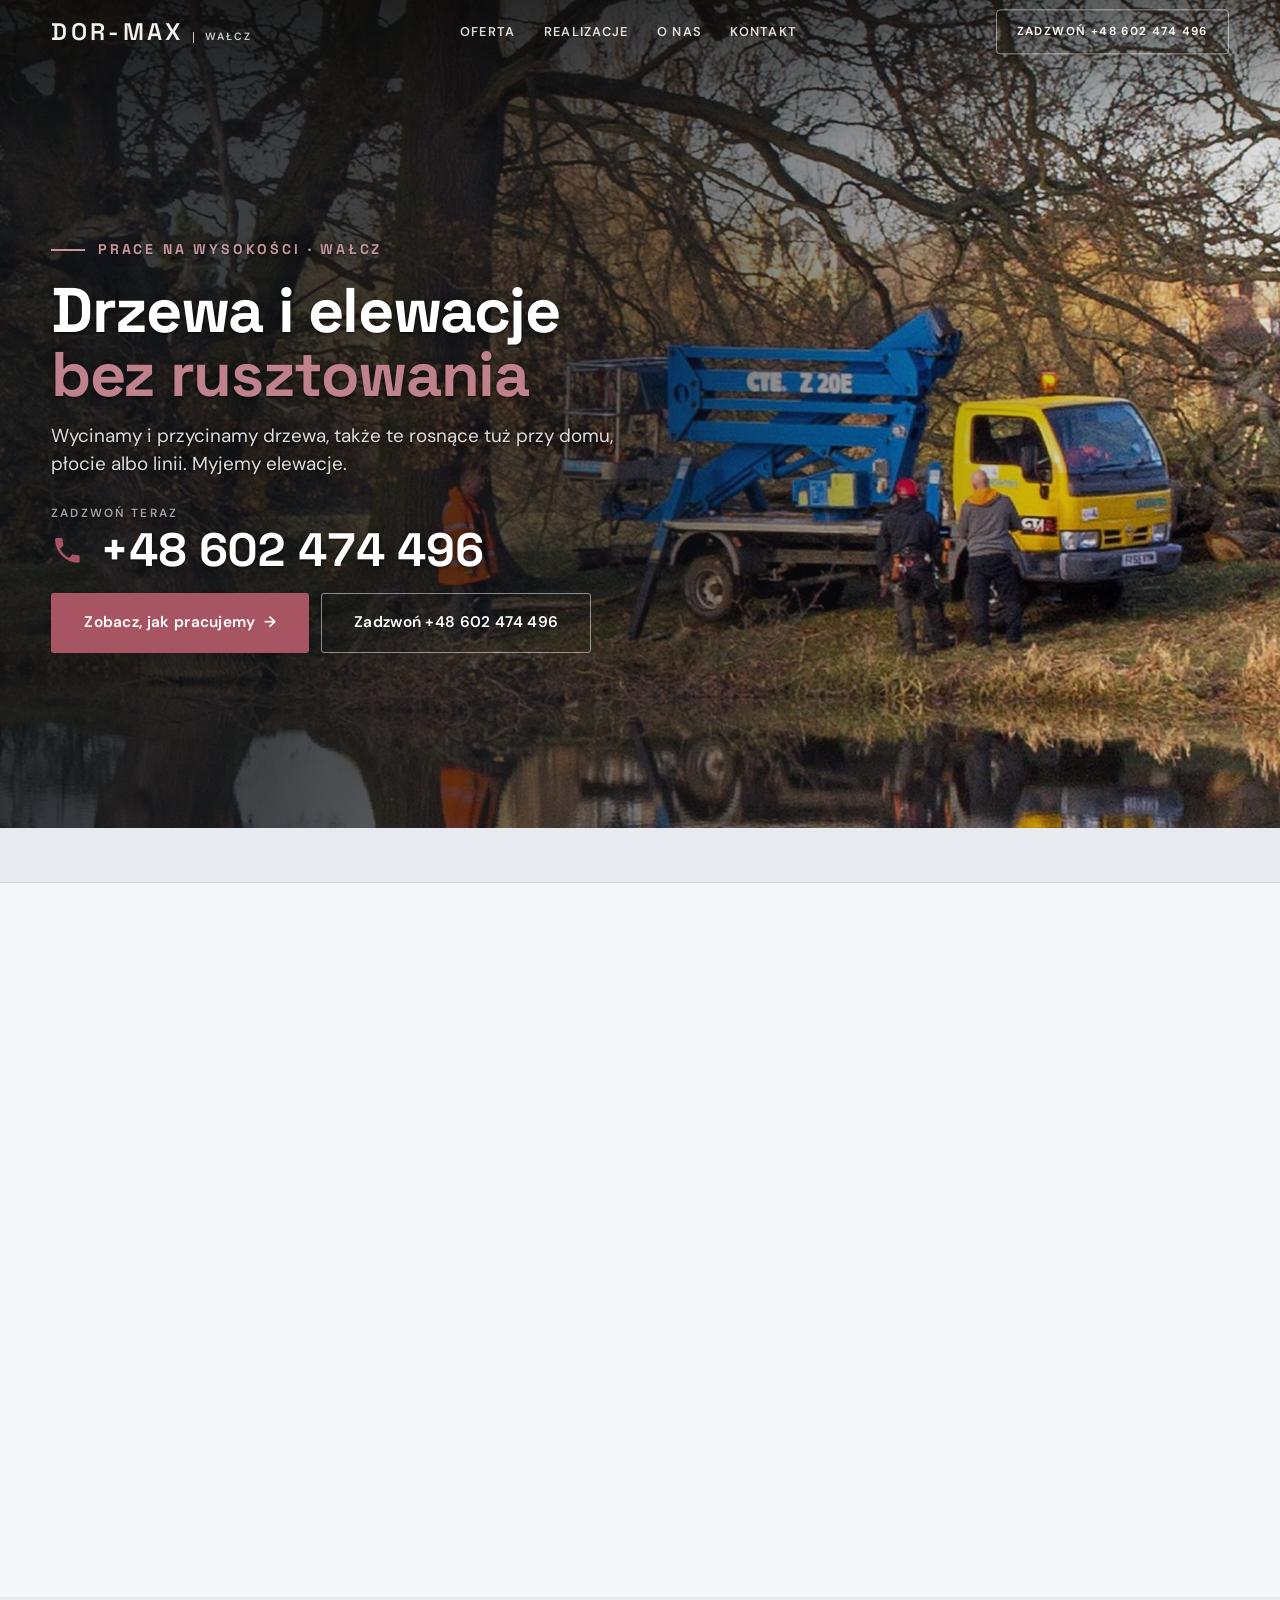
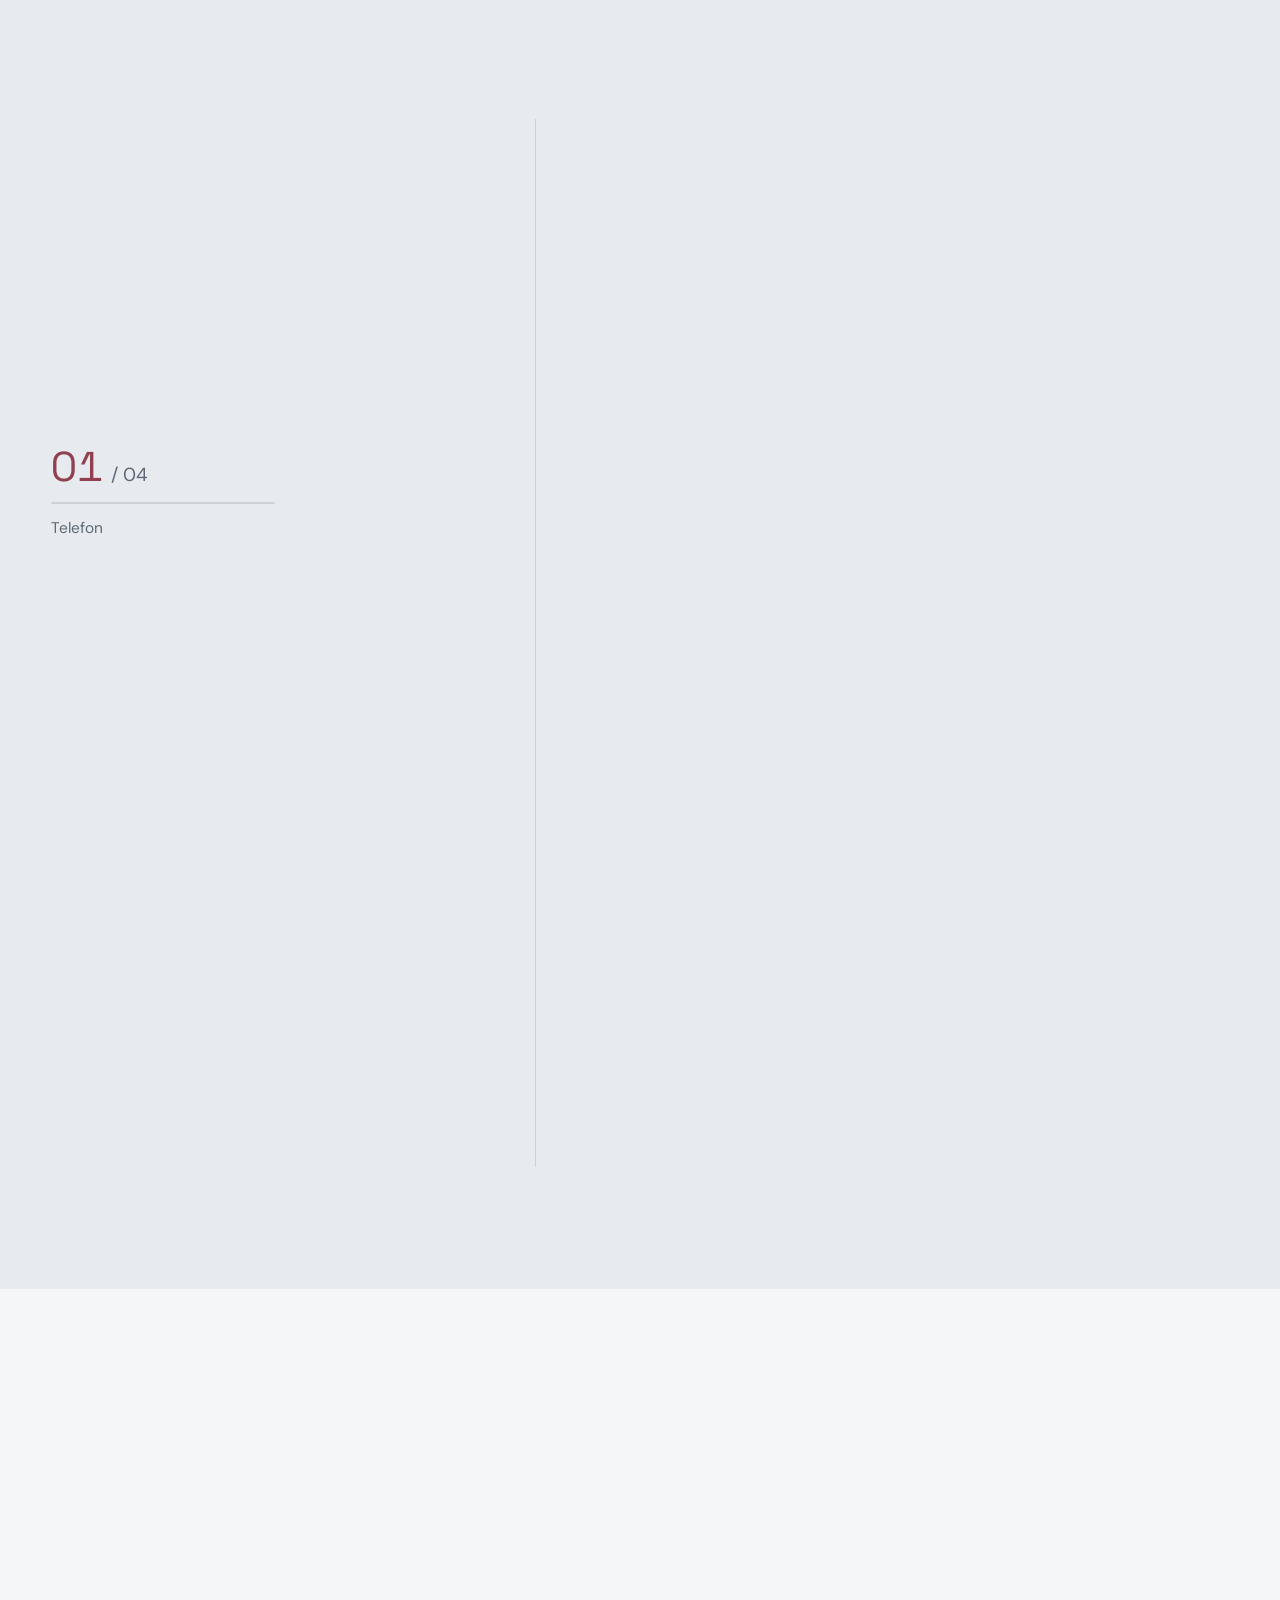
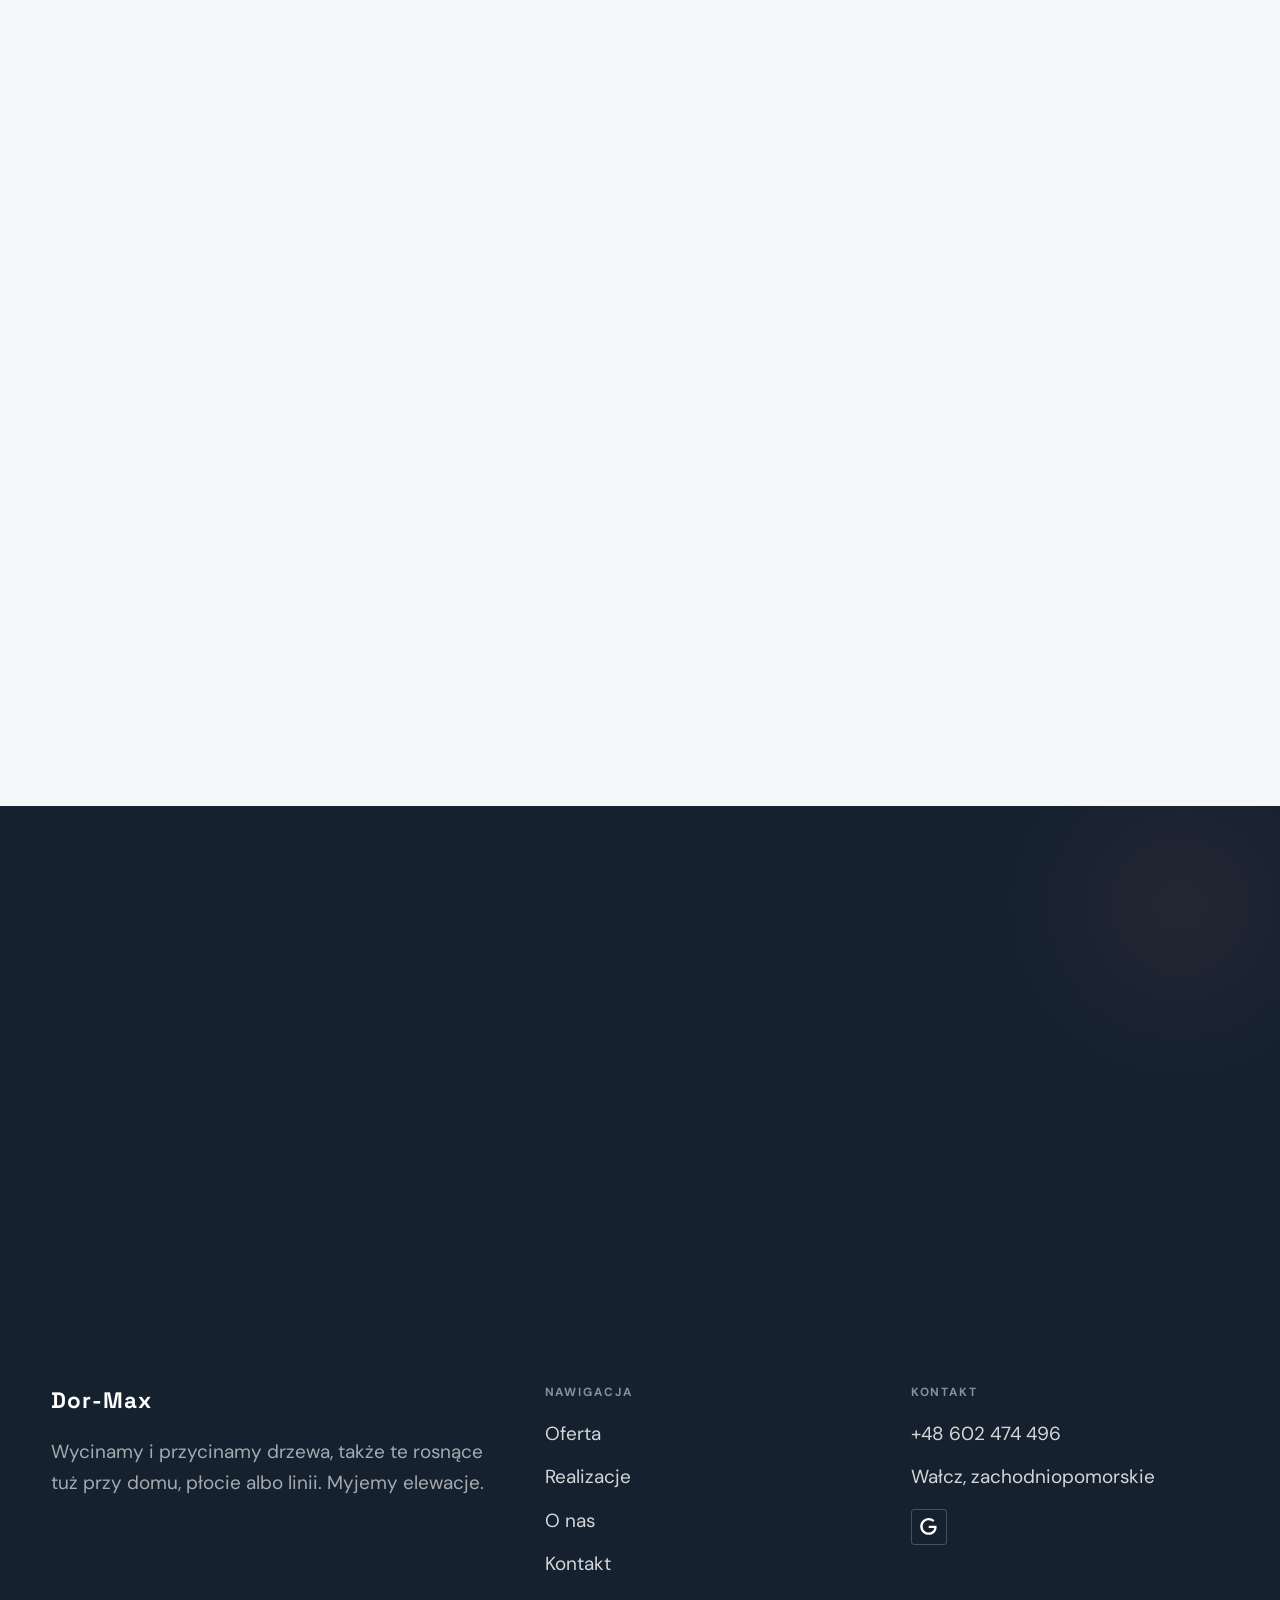
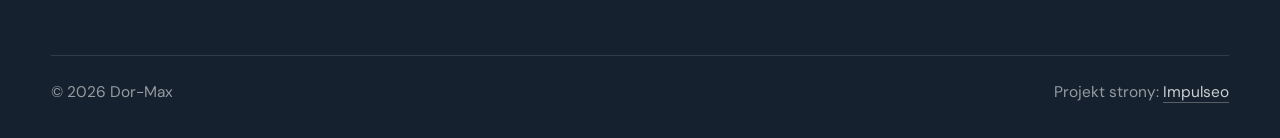
==== index.html @ ebbd238b "Strona demo: dor-max" ====
<!DOCTYPE html>
<html lang="pl">
<head>
<meta charset="UTF-8">
<meta name="viewport" content="width=device-width, initial-scale=1.0">
<title>Dor-Max - Wycinka drzew, prace na wysokości, mycie elewacji · Wałcz</title>
<meta name="description" content="Dor-Max z okolic Wałcza: wycinka i przycinanie drzew, prace na wysokości z podnośnika koszowego i drabin, mycie elewacji. Zadzwoń i umów oględziny.">
<link rel="canonical" href="https://kris20032.github.io/dor-max/">
<meta name="robots" content="noindex, nofollow">
<meta property="og:type" content="website">
<meta property="og:locale" content="pl_PL">
<meta property="og:site_name" content="Dor-Max">
<meta property="og:title" content="Dor-Max - Wycinka drzew, prace na wysokości, mycie elewacji · Wałcz">
<meta property="og:description" content="Dor-Max z okolic Wałcza: wycinka i przycinanie drzew, prace na wysokości z podnośnika koszowego i drabin, mycie elewacji. Zadzwoń i umów oględziny.">
<meta property="og:url" content="https://kris20032.github.io/dor-max/">
<meta property="og:image" content="https://kris20032.github.io/dor-max/img/og.jpg">
<meta property="og:image:width" content="1200">
<meta property="og:image:height" content="630">
<meta name="twitter:card" content="summary_large_image">
<script type="application/ld+json">{"@context": "https://schema.org", "@type": "LocalBusiness", "name": "Dor-Max", "url": "https://kris20032.github.io/dor-max/", "telephone": "+48602474496", "image": "https://kris20032.github.io/dor-max/img/og.jpg", "areaServed": "Wałcz", "sameAs": ["https://www.google.com/maps/place/Dor-Max/@53.2871743,16.484693,5527m/data=!3m1!1e3!4m6!3m5!1s0x69ce90d8d3153a19:0x66012f73a1a82cf1!8m2!3d53.302937!4d16.4756569!16s%2Fg%2F11p5dlf0l5"]}</script>
<link rel="preconnect" href="https://fonts.googleapis.com">
<link rel="preconnect" href="https://fonts.gstatic.com" crossorigin>
<link href="https://fonts.googleapis.com/css2?family=Space+Grotesk:wght@500;600;700&family=DM+Sans:opsz,wght@9..40,400;9..40,500;9..40,600&display=swap" rel="stylesheet">
<link rel="stylesheet" href="assets/styles.css?v=8b665260">
</head>
<body>

<header class="nav">
  <div class="wrap nav-inner">
    <a class="brand" href="index.html"><span class="name">Dor-Max</span><span class="sub">Wałcz</span></a>
    <nav class="nav-links">
      <a href="oferta.html">Oferta</a>
      <a href="realizacje.html">Realizacje</a>
      <a href="o-nas.html">O nas</a>
      <a href="kontakt.html">Kontakt</a>
      <a href="tel:+48602474496" class="btn btn-accent">Zadzwoń +48 602 474 496</a>
    </nav>
    <button class="nav-toggle" aria-label="Menu"><span></span><span></span><span></span></button>
  </div>
</header>

<main>
<section class="hero-fach">
  <img class="hf-photo" src="img/hero.jpg" fetchpriority="high" data-rotate="img/g1.jpg|img/g2.jpg" alt="Dor-Max" width="1826" height="948">
  <div class="hf-panel">
    <div class="hf-inner">
      <span class="hf-kicker">Prace na wysokości · Wałcz</span>
      <h1 class="hf-title">Drzewa i elewacje <em>bez rusztowania</em></h1>
      <p class="hf-lead">Wycinamy i przycinamy drzewa, także te rosnące tuż przy domu, płocie albo linii. Myjemy elewacje.</p>
      <a class="hf-phone" href="tel:+48602474496"><span class="hf-phone-lab">Zadzwoń teraz</span><span class="hf-phone-num"><svg class="ico-tel" width="16" height="16" viewBox="0 0 24 24" fill="none" aria-hidden="true"><path d="M6.6 10.8a15.5 15.5 0 0 0 6.6 6.6l2.2-2.2a1 1 0 0 1 1-.24 11.4 11.4 0 0 0 3.6.58 1 1 0 0 1 1 1V20a1 1 0 0 1-1 1A17 17 0 0 1 3 4a1 1 0 0 1 1-1h3.5a1 1 0 0 1 1 1c0 1.25.2 2.46.58 3.6a1 1 0 0 1-.25 1l-2.23 2.2Z" fill="currentColor"/></svg> +48 602 474 496</span></a>
      <div class="hf-actions">
        <a href="kontakt.html" class="btn btn-accent">Zobacz, jak pracujemy <span class="arr">→</span></a>
        <a href="tel:+48602474496" class="btn btn-ghost hf-ghost">Zadzwoń +48 602 474 496</a>
      </div>
    </div>
  </div>
</section>
<section class="fach-promise">
  <div class="wrap">
    <ul class="fp-row reveal"><li>Bezpłatna wycena</li><li>Dojazd: Wałcz i okolice</li><li>Gwarancja na robociznę</li></ul>
  </div>
</section>
<section class="gateways-band">
  <div class="wrap">
    <div class="gateways">
      <a href="oferta.html" class="gateway reveal"><img src="img/g3.jpg" alt="Wycinka drzew" loading="lazy" width="1920" height="1280" decoding="async"><span class="g-ttl">Wycinka drzew</span></a>
      <a href="oferta.html" class="gateway reveal"><img src="img/g4.jpg" alt="Przycinanie i cięcie korony" loading="lazy" width="1824" height="1160" decoding="async"><span class="g-ttl">Przycinanie i cięcie korony</span></a>
      <a href="oferta.html" class="gateway reveal"><img src="img/g5.jpg" alt="Prace z podnośnika koszowego" loading="lazy" width="1920" height="900" decoding="async"><span class="g-ttl">Prace z podnośnika koszowego</span></a>
    </div>
  </div>
</section>
<section class="proces proces-os fachowcy">
  <div class="wrap proc-grid">
    <div class="proc-side">
      <div class="head reveal">
        <span class="eyebrow">Jak pracujemy</span>
        <h2>Wiesz, na czym stoisz - na każdym etapie</h2>
        <p>Od pierwszego telefonu do odbioru roboty - krok po kroku.</p>
      </div>
      <div class="proc-count" aria-hidden="true"><span class="pc-cur">01</span><span class="pc-all">/ 04</span></div>
      <div class="proc-bar" aria-hidden="true"><i></i></div>
      <p class="proc-now" aria-hidden="true">Telefon</p>
    </div>
    <ol class="proces-line">
      <li class="reveal"><span class="pno">01</span><h3>Telefon</h3><p>Mówisz, co jest do zrobienia: drzewo do wycinki, konary nad dachem albo elewacja do umycia. Umawiamy dzień oględzin.</p></li>
      <li class="reveal"><span class="pno">02</span><h3>Oględziny i wycena</h3><p>Przyjeżdżamy, oglądamy miejsce i dojazd dla podnośnika. Podajemy cenę przed rozpoczęciem prac.</p></li>
      <li class="reveal"><span class="pno">03</span><h3>Praca</h3><p>Zabezpieczamy otoczenie, rozstawiamy podnośnik albo drabiny i robimy swoje.</p></li>
      <li class="reveal"><span class="pno">04</span><h3>Porządek i odbiór</h3><p>Zabieramy gałęzie, zostawiamy teren w porządku i oglądamy efekt razem z Tobą.</p></li>
    </ol>
  </div>
</section>
<section>
  <div class="wrap">
    <div class="head reveal">
      <span class="eyebrow">Realizacje</span>
      <h2>Jak pracujemy</h2>
      <p>Wycinka, cięcie w koronie drzewa, praca z podnośnika i mycie elewacji. Tak wygląda nasza praca na co dzień.</p>
    </div>
    <div class="gallery">
      <div class="tile t-two3 reveal"><img src="img/g6.jpg" alt="Dor-Max" loading="lazy" width="1920" height="1581" decoding="async"></div>
      <div class="tile t-third reveal"><img src="img/g7.jpg" alt="Dor-Max" loading="lazy" width="1920" height="1277" decoding="async"></div>
      <div class="tile t-third reveal"><img src="img/g8.jpg" alt="Dor-Max" loading="lazy" width="1812" height="2926" decoding="async"></div>
      <div class="tile t-third reveal"><img src="img/about.jpg" alt="Dor-Max" loading="lazy" width="1920" height="1440" decoding="async"></div>
    </div>
    <div style="margin-top:var(--space-7)" class="reveal"><a href="realizacje.html" class="btn btn-accent">Pełna galeria <span class="arr">→</span></a></div>
  </div>
</section>
<section class="fach-uslugi">
  <div class="wrap">
    <div class="head reveal">
      <span class="eyebrow">Czym się zajmujemy</span>
      <h2>Zakres usług</h2>
      <p>Zakres prac, jaki robię najczęściej - pełny opis i wycenę znajdziesz niżej.</p>
    </div>
    <ul class="fu-list">
      <li class="fu-row reveal"><div class="fu-name">Wycinka drzew</div><div class="fu-desc">Wycinamy drzewa w całości albo kawałkami, od góry, gdy obok stoi dom, garaż albo płot.</div><a class="fu-cta" href="kontakt.html">Wycena <span class="arr">→</span></a></li>
      <li class="fu-row reveal"><div class="fu-name">Przycinanie i cięcie korony</div><div class="fu-desc">Skracamy konary nad dachem, odcinamy suche i połamane gałęzie, przerzedzamy koronę.</div><a class="fu-cta" href="kontakt.html">Wycena <span class="arr">→</span></a></li>
      <li class="fu-row reveal"><div class="fu-name">Prace z podnośnika koszowego</div><div class="fu-desc">Mamy własną zwyżkę. Z kosza dochodzimy do korony wysokiego drzewa, rynny, szczytu dachu czy elewacji bez stawiania rusztowania.</div><a class="fu-cta" href="kontakt.html">Wycena <span class="arr">→</span></a></li>
      <li class="fu-row reveal"><div class="fu-name">Mycie elewacji</div><div class="fu-desc">Zmywamy zielony nalot, glony, kurz i zacieki ze ścian domów i budynków.</div><a class="fu-cta" href="kontakt.html">Wycena <span class="arr">→</span></a></li>
      <li class="fu-row reveal"><div class="fu-name">Prace na wysokości</div><div class="fu-desc">Drabiny w trzech długościach i podnośnik pozwalają nam dobrać sprzęt do miejsca.</div><a class="fu-cta" href="kontakt.html">Wycena <span class="arr">→</span></a></li>
      <li class="fu-row reveal"><div class="fu-name">Gałęzie i drewno</div><div class="fu-desc">Po wycince zabieramy gałęzie albo układamy drewno na posesji, tak jak ustalimy przy wycenie.</div><a class="fu-cta" href="kontakt.html">Wycena <span class="arr">→</span></a></li>
    </ul>
    <div style="margin-top:var(--space-7)" class="reveal"><a href="oferta.html" class="btn btn-ghost">Pełna oferta <span class="arr">→</span></a></div>
  </div>
</section>
<section class="stopklatka" aria-hidden="true">
  <div class="stk-bg" style="background-image:url(img/stk.jpg)"></div>
</section>
<section class="opinie op-fallback">
  <div class="wrap">
    <div class="head center reveal">
      <span class="eyebrow">Opinie</span>
      <h2>Co mówią klienci</h2>
      <p>Zadzwoń i umów oględziny. Na miejscu powiemy, jak poprowadzimy pracę przy Twoim drzewie albo elewacji.</p>
    </div>
  </div>
</section>
<section class="obszar">
  <div class="wrap">
    <div class="head center reveal">
      <span class="eyebrow">Obszar działania</span>
      <h2>Dojeżdżamy do Ciebie</h2>
    </div>
    <p class="obszar-txt reveal" style="text-align:center;max-width:60ch;margin:0 auto 1.4rem">Wałcz i okolice to nasz teren. Zadzwoń i powiedz, gdzie jest drzewo albo budynek, ustalimy termin oględzin.</p>
    <ul class="obszar-list reveal"><li class="is-home">Wałcz</li><li>+ okolice</li></ul>
    <div class="obszar-mapa reveal" style="margin-top:var(--space-7)">
      <iframe title="Obszar działania - Wałcz i okolice" src="https://maps.google.com/maps?q=53.2871743%2C16.484693&amp;z=11&amp;output=embed" loading="lazy" referrerpolicy="no-referrer-when-downgrade" style="width:100%;height:clamp(280px,38vh,420px);border:0;display:block;border-radius:var(--r-md)"></iframe>
    </div>
  </div>
</section>
<section class="cta">
  <div class="wrap">
    <div class="reveal">
      <span class="eyebrow">Współpraca</span>
      <h2>Drzewo przy domu albo brudna elewacja? Umów oględziny.</h2>
      <p>Napisz, co jest do zrobienia - obejrzymy na miejscu i wycenimy. Bez zobowiązań.</p>
    </div>
    <div class="cta-actions reveal">
      <a href="kontakt.html" class="btn btn-light">Zobacz, jak pracujemy <span class="arr">→</span></a>
      <a href="tel:+48602474496" class="btn btn-ghost btn-ghost-cta">+48 602 474 496</a>
    </div>
  </div>
</section>
</main>

<footer>
  <div class="wrap">
    <div class="foot-grid">
      <div class="foot-brand">
        <div class="name">Dor-Max</div>
        <p>Wycinamy i przycinamy drzewa, także te rosnące tuż przy domu, płocie albo linii. Myjemy elewacje.</p>
      </div>
      <div class="foot-col">
        <h4>Nawigacja</h4>
        <a href="oferta.html">Oferta</a>
        <a href="realizacje.html">Realizacje</a>
        <a href="o-nas.html">O nas</a>
        <a href="kontakt.html">Kontakt</a>
      </div>
      <div class="foot-col">
        <h4>Kontakt</h4>
        <a href="tel:+48602474496">+48 602 474 496</a>
        <p>Wałcz, zachodniopomorskie</p>
      <div class="foot-soc">
        <a class="soc" href="https://www.google.com/maps/place/Dor-Max/@53.2871743,16.484693,5527m/data=!3m1!1e3!4m6!3m5!1s0x69ce90d8d3153a19:0x66012f73a1a82cf1!8m2!3d53.302937!4d16.4756569!16s%2Fg%2F11p5dlf0l5" target="_blank" rel="noopener" aria-label="Google - Dor-Max"><svg viewBox="0 0 24 24" aria-hidden="true" focusable="false"><path d="M12.48 10.92v3.28h7.84c-.24 1.84-.853 3.187-1.787 4.133-1.147 1.147-2.933 2.4-6.053 2.4-4.827 0-8.6-3.893-8.6-8.72s3.773-8.72 8.6-8.72c2.6 0 4.507 1.027 5.907 2.347l2.307-2.307C18.747 1.44 16.133 0 12.48 0 5.867 0 .307 5.387.307 12s5.56 12 12.173 12c3.573 0 6.267-1.173 8.373-3.36 2.16-2.16 2.84-5.213 2.84-7.667 0-.76-.053-1.467-.173-2.053H12.48z" fill="currentColor"/></svg></a>
      </div>
      </div>
    </div>
    <div class="foot-bot">
      <span>© 2026 Dor-Max</span>
      <span>Projekt strony: <a class="foot-credit" href="https://impulseo.pl" target="_blank" rel="noopener">Impulseo</a></span>
    </div>
  </div>
</footer>
<div class="sticky-call"><a class="sc-call" href="tel:+48602474496"><svg class="ico-tel" width="16" height="16" viewBox="0 0 24 24" fill="none" aria-hidden="true"><path d="M6.6 10.8a15.5 15.5 0 0 0 6.6 6.6l2.2-2.2a1 1 0 0 1 1-.24 11.4 11.4 0 0 0 3.6.58 1 1 0 0 1 1 1V20a1 1 0 0 1-1 1A17 17 0 0 1 3 4a1 1 0 0 1 1-1h3.5a1 1 0 0 1 1 1c0 1.25.2 2.46.58 3.6a1 1 0 0 1-.25 1l-2.23 2.2Z" fill="currentColor"/></svg> Zadzwoń</a><a class="sc-quote" href="kontakt.html">Zobacz, jak pracujemy</a></div>
<div class="demo-wazne" data-do="2026-11-23" data-cykl="3" hidden><svg class="dw-ico" width="13" height="13" viewBox="0 0 24 24" fill="none" aria-hidden="true"><circle cx="12" cy="12" r="8.6" stroke="currentColor" stroke-width="1.8"/><path d="M12 7.2V12l3.3 2" stroke="currentColor" stroke-width="1.8" stroke-linecap="round"/></svg><span class="dw-txt"></span></div>

<script src="assets/main.js"></script>
</body>
</html>
---- assets/styles.css ----
/* ============================================================
   STOLBASZ — premium, architektoniczny B2B fit-out
   Jasna paleta, zero brązu. System wg premium-web-craft.
   Projekt strony: Impulseo (impulseo.pl)
   ============================================================ */

:root{
  /* PALETA — jasna, architektoniczna, chłodna */
  --paper:#F4F6F8;          /* główne tło */
  --paper-2:#E7EBEF;        /* sekcje alternatywne (chłodny jasny szary) */
  --paper-3:#E7EBEF;        /* delikatne wypełnienia */
  --ink:#15212E;            /* tekst główny — chłodny grafit */
  --ink-soft:#243443;       /* nagłówki drugorzędne */
  --muted:#6B7785;          /* tekst poboczny */
  --line:rgba(21,33,46,.12);/* hairline */
  --accent:#E8A317;         /* stonowany petrol-slate — jedyny akcent */
  --accent-d:#C9870C;
  --accent-soft:rgba(232,163,23,.10);
  --dark:#15212E;           /* sekcje ciemne (stopka/CTA) */

  /* HOVER ZDJĘĆ — JEDEN standard dla całego silnika (decyzja K. 04.08.2026, artefakt z wariantami).
     AKTUALNE (K.+Szymon 09.08.2026, wybór z artefaktu 6 wariantów): zoom 1.05 przy 1.4s -
     przy tak długim czasie mocniejszy kadr NIE skacze, tylko „oddycha". Poprzedni standard
     (1.02 / .55s z 04.08) odbierany jako dynamiczny i szybki.
     Spoczynek lekko przygaszony, ale TYLKO tam, gdzie jest mysz (@media hover:hover) —
     na telefonie zdjęcia zostają w pełnej jasności. */
  --img-zoom:1.05;                   /* K.+Szymon 09.08: wariant F z artefaktu porównawczego */
  --img-rest:brightness(.95) saturate(.99);
  --img-hot:brightness(1.06) saturate(1.05);
  --img-dur:1.4s;                    /* K.+Szymon 09.08 (wariant F): powoli = elegancko */
  --img-ease:cubic-bezier(.16,.84,.44,1);  /* miękki ogon, efekt „oddychania" */

  /* ODSTĘPY — skala 4/8 */
  --space-1:4px; --space-2:8px; --space-3:12px; --space-4:16px; --space-5:24px;
  --space-6:32px; --space-7:48px; --space-8:64px; --space-9:96px; --space-10:128px;

  /* TYPOGRAFIA — fluid clamp() (skala podbita 16.07.2026: większe, czytelniejsze litery — uwaga Adama) */
  --text-sm:clamp(.9rem,.87rem + .12vw,1rem);
  --text-base:clamp(1.08rem,1.04rem + .18vw,1.2rem);
  --text-lg:clamp(1.24rem,1.15rem + .34vw,1.44rem);
  --text-h3:clamp(1.34rem,1.22rem + .55vw,1.66rem);
  --text-h2:clamp(2.1rem,1.66rem + 2.1vw,3.1rem);
  --text-h1:clamp(2.9rem,2.1rem + 4vw,5.1rem);

  /* PROMIENIE — architektoniczne, raczej ostre */
  --r-sm:3px; --r-md:6px; --r-lg:10px;

  /* RUCH */
  --ease:cubic-bezier(.25,.46,.45,.94); --dur:.24s;

  /* CIENIE — miękkie, warstwowe */
  --sh-sm:0 1px 2px rgba(16,24,32,.04), 0 2px 8px rgba(16,24,32,.05);
  --sh-md:0 2px 6px rgba(16,24,32,.05), 0 12px 28px -8px rgba(16,24,32,.12);
  --sh-lg:0 6px 14px rgba(16,24,32,.07), 0 26px 56px -18px rgba(16,24,32,.22);

  --hairline:1px solid var(--line);

  --font-display:'Space Grotesk','Inter',sans-serif;
  --font-body:'DM Sans','Inter',sans-serif;
}

*{box-sizing:border-box;margin:0;padding:0}
html{scroll-behavior:smooth}
body{
  font-family:var(--font-body);
  font-size:var(--text-base);
  line-height:1.65;
  color:var(--ink);
  background:var(--paper);
  -webkit-font-smoothing:antialiased;
  text-rendering:optimizeLegibility;
}
img{max-width:100%;height:auto;display:block}  /* height:auto = width/height z atrybutów trzyma proporcje (TOP#12) */
a{color:inherit;text-decoration:none}

.wrap{width:min(92%,1180px);margin-inline:auto}
section{padding-block:clamp(52px,6.5vw,96px)}

h1,h2,h3{font-family:var(--font-display);font-weight:700;line-height:1.08;letter-spacing:-.02em;color:var(--ink)}
h1{font-size:var(--text-h1);letter-spacing:-.035em}
h2{font-size:var(--text-h2);letter-spacing:-.025em}
h3{font-size:var(--text-h3)}
/* MIARA — długość wiersza. WCAG 2.2 SC 1.4.8: max 80 znaków; Butterick: 45–90.
   68ch daje realnie 72–78 znaków polskiego tekstu, czyli z zapasem pod granicą.
   Wcześniej limit miał TYLKO <p> — <li>, <blockquote> i <dd> nie miały żadnego,
   i to jedyny powód, dla którego 23 bloki na dwóch oddanych stronach jadą po
   83–106 znaków w wierszu (pomiar 07.08.2026, bramka `miara`).
   ⚠️ Listy i definicje ograniczamy TYLKO bez klasy: `ul`/`ol` z klasą to u nas
   układ (siatki kafli, menu), a nie tekst ciągły — tam miarę wyznacza układ. */
/* 60ch, nie 68ch (K. 10.08): po zmianie fontów na węższe kroje (DM Sans i spółka)
   w 68ch mieściło się ~90 znaków - bramka pikselowa słusznie zgłaszała przekroczenie
   granicy 80. Pomiar na żywej przeglądarce: 60ch = 90 znaków, 53ch = ~78 znaków, czyli normę WCAG 1.4.8. */
:root{ --miara:53ch }
p{max-width:min(100%,var(--miara))}
blockquote,
ul:not([class])>li, ol:not([class])>li,
dl:not([class])>dd{max-width:min(100%,var(--miara))}

/* ⚠️ Świadomie BEZ wyjątku `.tile p,.card p,.svc p{max-width:none}`, choć nasuwa się sam:
   te akapity BYŁY już ograniczone (stare `p{max-width:65ch}`), więc „wyjątek" nie odblokowałby
   niczego nowego — tylko ROZLUŹNIŁ stan sprzed zmiany na wszystkich demach naraz.
   `figcaption` żadna z reguł wyżej nie dotyczy, więc też nie potrzebuje zwolnienia. */

/* ŁAMANIE. `balance` wyrównuje długości wierszy w nagłówku, `pretty` pilnuje ostatniego
   wiersza akapitu, żeby nie został w nim jeden wyraz. Obsługiwane od Chrome 117 /
   Safari 17.5; starsze przeglądarki po prostu ignorują tę własność.
   `text-wrap:pretty` nie występowało dotąd ANI RAZ w silniku ani w repo klientów. */
h1,h2,h3,.lead,.lede{text-wrap:balance}
p,li,blockquote,dd{text-wrap:pretty}

.eyebrow{
  font-family:var(--font-body);
  font-size:var(--text-sm);
  font-weight:600;
  letter-spacing:.18em;
  text-transform:uppercase;
  color:var(--accent);
  display:inline-flex;align-items:center;gap:var(--space-3);
}
/* flex:none + margin-top = kreska trzyma się PIERWSZEJ linii. Wcześniej align-items:center
   centrowało ją względem całego bloku i przy zawinięciu (długi kicker typu
   „…WNĘTRZ · LESZNO · OD 2019") druga linia lądowała z brzydkim wcięciem. */
.eyebrow{align-items:flex-start}
.eyebrow>*,.eyebrow{text-wrap:balance}   /* dlugi kicker lamal sie na sierote typu samo „2019" w drugiej linii */
.eyebrow::before{content:"";width:28px;height:1px;background:var(--accent);display:inline-block;flex:none;margin-top:.62em}

.muted{color:var(--muted)}
.lead{font-size:var(--text-lg);line-height:1.55;color:var(--ink-soft);max-width:50ch}

/* ---------- BUTTONS ---------- */
.btn{
  display:inline-flex;align-items:center;gap:var(--space-2);
  font-weight:600;font-size:var(--text-sm);letter-spacing:.02em;
  padding:var(--space-4) var(--space-6);
  border-radius:var(--r-sm);
  transition:transform var(--dur) var(--ease),box-shadow var(--dur) var(--ease),background var(--dur) var(--ease);
  cursor:pointer;border:1px solid transparent;
}
.btn-accent{background:var(--accent);color:#fff;box-shadow:var(--sh-sm)}
.btn-accent:hover{background:var(--accent-d);transform:translateY(-2px);box-shadow:var(--sh-md)}
.btn-accent:active{transform:translateY(0);box-shadow:var(--sh-sm)}
.btn-ghost{background:transparent;color:var(--ink);border-color:var(--line)}
.btn-ghost:hover{border-color:var(--accent);color:var(--accent);transform:translateY(-2px)}
.btn-light{background:#fff;color:var(--ink);box-shadow:var(--sh-sm)}
.btn-light:hover{transform:translateY(-2px);box-shadow:var(--sh-md)}
.btn .arr{transition:transform var(--dur) var(--ease)}
.btn:hover .arr{transform:translateX(4px)}

/* ---------- NAV ---------- */
.nav{
  position:sticky;top:0;z-index:50;
  background:color-mix(in srgb,var(--paper) 88%,transparent);
  backdrop-filter:saturate(140%) blur(10px);
  border-bottom:var(--hairline);
}
.nav-inner{display:flex;align-items:center;justify-content:space-between;gap:var(--space-5);height:72px}
/* ANTY-NACHODZENIE (K. 05.08.2026): długa nazwa firmy + przycisk z pełnym numerem nie mieściły się w pasku
   i flex ściskał linki PONIŻEJ ich treści - "Kontakt" wchodził na ramkę "Zadzwoń +48 ...". Teraz ustępuje
   nazwa marki (skrót wielokropkiem), a menu i przycisk nigdy się nie kurczą ani nie zachodzą na siebie. */
.brand{display:flex;flex-direction:column;line-height:1;min-width:0;flex:0 1 auto}
.brand .name{font-family:var(--font-display);font-weight:800;font-size:1.35rem;letter-spacing:.04em;white-space:nowrap;overflow:hidden;text-overflow:ellipsis}
.brand .sub{font-size:.62rem;letter-spacing:.34em;text-transform:uppercase;color:var(--muted);margin-top:5px;white-space:nowrap;overflow:hidden;text-overflow:ellipsis}
.nav-links{display:flex;align-items:center;gap:var(--space-6);flex:0 0 auto}
.nav-links a{font-size:var(--text-sm);font-weight:500;color:var(--ink-soft);position:relative;padding-block:4px;white-space:nowrap;transition:color var(--dur) var(--ease)}
.nav-links a::after{content:"";position:absolute;left:0;bottom:0;width:0;height:1.5px;background:var(--accent);transition:width var(--dur) var(--ease)}
.nav-links a:hover,.nav-links a.active{color:var(--ink)}
.nav-links a:hover::after,.nav-links a.active::after{width:100%}
.nav-links .btn{padding:var(--space-2) var(--space-5)}
/* przyciski w nav: właściwy kolor (przebij .nav-links a) + bez podkreślenia */
.nav-links a.btn-accent{color:#fff}
.nav-links a.btn-ghost,.nav-links a.btn-light{color:var(--ink)}
/* CTA w pasku: NIE podkreślenie spod linków menu, ale ten sam przelatujący błysk,
   co na wszystkich innych przyciskach (zgłoszenie K. 13.08.2026 - „na hero jest efekt
   światła przechodzącego przez przycisk, na navbarze go nie ma, a mają być identyczne").
   Reguła `.nav-links a::after` jest silniejsza od `.btn::after`, więc trzeba jej
   geometrię wyzerować i wpisać połysk z nazwy - samo `display:none` gasiło efekt. */
.nav-links a.btn::after{
  display:block;content:"";position:absolute;inset:0;z-index:-1;pointer-events:none;
  width:auto;height:auto;border-radius:inherit;   /* kasuje geometrię podkreślenia (width:0;height:1.5px) */
  background:linear-gradient(100deg,transparent 32%,rgba(255,255,255,.20) 50%,transparent 68%);
  translate:-120% 0}
@media (prefers-reduced-motion:no-preference){
  .nav-links a.btn:hover::after{translate:120% 0;transition:translate .75s var(--mt-ease,cubic-bezier(.16,.84,.44,1))}
}
.nav-toggle{display:none;background:none;border:none;cursor:pointer;flex-direction:column;gap:5px;padding:8px}
.nav-toggle span{width:24px;height:2px;background:var(--ink);transition:var(--dur)}
/* Ciasny zakres MIĘDZY menu mobilnym a pełnym pulpitem: zbijamy odstępy i nazwę marki,
   żeby wszystko zmieściło się naturalnie, zanim w ogóle dojdzie do skracania wielokropkiem. */
@media(max-width:1280px) and (min-width:921px){
  .nav-links{gap:var(--space-4)}
  .nav-links .btn{padding:var(--space-2) var(--space-4)}
  .brand .name{font-size:1.15rem}
}

/* ---------- HERO (split) ---------- */
.hero{position:relative;overflow:hidden;border-bottom:var(--hairline)}
.hero-grid{display:grid;grid-template-columns:1.05fr .95fr;gap:clamp(24px,4vw,60px);align-items:center;
  padding-block:clamp(36px,4.5vw,64px)}
.hero-copy .eyebrow{margin-bottom:var(--space-5)}
.hero-copy h1{margin-bottom:var(--space-5)}
.hero-copy .lead{margin-bottom:var(--space-7)}
.hero-actions{display:flex;flex-wrap:wrap;gap:var(--space-4)}
.hero-art{position:relative;aspect-ratio:4/3;border-radius:var(--r-lg);overflow:hidden;box-shadow:var(--sh-lg)}
.hero-art img{width:100%;height:100%;object-fit:cover}
.hero-art::after{content:"";position:absolute;inset:0;background:linear-gradient(180deg,transparent 55%,rgba(18,24,28,.28))}
.hero-badge{position:absolute;left:var(--space-5);bottom:var(--space-5);z-index:2;
  background:rgba(252,252,251,.94);backdrop-filter:blur(4px);
  border-radius:var(--r-md);padding:var(--space-4) var(--space-5);box-shadow:var(--sh-md);max-width:78%}
.hero-badge strong{display:block;font-family:var(--font-display);font-size:1rem;letter-spacing:-.01em}
.hero-badge span{font-size:var(--text-sm);color:var(--muted)}

/* ---------- HERO duży / kinowy (strona główna) ---------- */
.hero-cine{position:relative;min-height:clamp(560px,82vh,840px);min-height:clamp(560px,82svh,840px);display:flex;align-items:center;overflow:hidden;border-bottom:var(--hairline)}
.hero-cine>img{position:absolute;inset:0;width:100%;height:100%;object-fit:cover;z-index:0}
.hero-cine::after{content:"";position:absolute;inset:0;z-index:1;
  background:linear-gradient(95deg,rgba(13,18,23,.86) 0%,rgba(13,18,23,.64) 32%,rgba(13,18,23,.24) 62%,rgba(13,18,23,.04) 100%)}
.hero-cine .wrap{position:relative;z-index:2;padding-block:var(--space-8)}
.hero-cine .hero-copy{max-width:660px}
.hero-cine .eyebrow{color:#fff;margin-bottom:var(--space-5)}
.hero-cine .eyebrow::before{background:#fff}
.hero-cine h1{color:#fff;margin-bottom:var(--space-5);font-size:clamp(2.9rem,2rem + 4.4vw,5.2rem);text-wrap:balance}
.hero-cine .lead{color:rgba(255,255,255,.92);max-width:48ch;margin-bottom:var(--space-7)}
.hero-cine .hero-actions{display:flex;flex-wrap:wrap;gap:var(--space-4)}
/* NISKIE OKNO (laptop z dokiem i paskami przeglądarki ma ~700-780 px wysokości widoku):
   H1 do 5.2rem + długi lead nie mieściły się i przyciski wypadały POD krawędź ekranu -
   klient widział stronę bez ani jednego CTA. Skalujemy w dół, zamiast przycinać treść. */
@media(min-width:821px) and (max-height:820px){
  .hero-cine{min-height:clamp(520px,94svh,780px)}
  .hero-cine .wrap{padding-block:var(--space-6)}
  .hero-cine h1{font-size:clamp(2.2rem,1.5rem + 2.6vw,3.6rem);margin-bottom:var(--space-4)}
  .hero-cine .eyebrow{margin-bottom:var(--space-4)}
  .hero-cine .lead{margin-bottom:var(--space-5);max-width:44ch}
}
@media(max-width:680px){
  .hero-cine{min-height:clamp(520px,76vh,640px);min-height:clamp(520px,76svh,640px);align-items:flex-end}
  .hero-cine::after{background:linear-gradient(0deg,rgba(13,18,23,.9) 6%,rgba(13,18,23,.45) 55%,rgba(13,18,23,.25) 100%)}
  .hero-cine .wrap{padding-bottom:var(--space-9)}
  /* TELEFON (~90% oglądających): lead potrafił zająć 8 linii i zepchnąć CTA poza pierwszy ekran.
     Zwężamy interlinię i skalę - treści nie ucinamy, bo to ona sprzedaje. */
  .hero-cine .lead{font-size:.98rem;line-height:1.5;margin-bottom:var(--space-5)}
  .hero-cine .eyebrow{font-size:.72rem;letter-spacing:.13em;margin-bottom:var(--space-4)}
  .hero-cine .eyebrow::before{width:20px}
  .hero-cine h1{margin-bottom:var(--space-4)}
}

/* full-bleed hero variant (podstrony) */
.pagehead{position:relative;min-height:46vh;min-height:46svh;display:flex;align-items:flex-end;overflow:hidden;border-bottom:var(--hairline)}
.pagehead img{position:absolute;inset:0;width:100%;height:100%;object-fit:cover}
/* 10.08.2026 (decyzja K.): mocniejsze przyciemnienie + cień pod tekstem. Bramka mierzyła na
   nagłówkach podstron 3,38-3,43:1 przy wymaganych 4,5 — jasne zdjęcie (hala, śnieg, niebo)
   podchodziło pod biały tekst. Zdjęcia klientów są różne, więc kontrast musi dawać WARSTWA,
   a nie szczęśliwy dobór kadru. */
.pagehead::after{content:"";position:absolute;inset:0;background:linear-gradient(180deg,rgba(18,24,28,.40),rgba(18,24,28,.76))}
.pagehead .wrap{position:relative;z-index:2;padding-block:var(--space-9);color:#fff}
.pagehead h1{color:#fff;max-width:18ch;text-shadow:0 2px 16px rgba(0,0,0,.55)}
.pagehead .eyebrow{color:#fff}
.pagehead .eyebrow::before{background:#fff}
.pagehead p{color:rgba(255,255,255,.92);margin-top:var(--space-4);max-width:54ch;text-shadow:0 1px 12px rgba(0,0,0,.5)}

/* ---------- STRIP (pasek skrótów / liczby) ---------- */
.strip{background:var(--dark);color:#fff}
/* PASEK HASEŁ — standard 04.08.2026 (decyzja K.): 5 haseł w JEDNYM rzędzie, tekst WYŚRODKOWANY,
   węższe marginesy boczne niż reszta strony (pasek ma iść szerzej), równe wysokości kolumn. */
.strip .wrap{width:min(96%,1440px);display:grid;grid-template-columns:repeat(5,1fr);
  gap:var(--space-5);padding-block:var(--space-7);align-items:stretch}
.strip .item .k{font-family:var(--font-display);font-size:clamp(1.05rem,.82rem + .85vw,1.55rem);
  font-weight:800;letter-spacing:-.02em;color:#fff;line-height:1.18;text-wrap:balance}
.strip .item .v{font-size:var(--text-sm);color:rgba(255,255,255,.66);margin-top:var(--space-2);line-height:1.4}
.strip .item{border-left:2px solid var(--accent);padding-inline:var(--space-4);
  text-align:center;display:flex;flex-direction:column;justify-content:center}
/* liczba kolumn = liczba haseł, żeby ostatnie nie zostawało samo w drugim rzędzie.
   Klasę n-N nadaje multipage.py; domyślnie (bez klasy) pasek jest 5-kolumnowy. */
.strip.n-2 .wrap{grid-template-columns:repeat(2,1fr)}
.strip.n-3 .wrap{grid-template-columns:repeat(3,1fr)}
.strip.n-4 .wrap{grid-template-columns:repeat(4,1fr);gap:var(--space-6)}
.strip.n-4 .item .k{font-size:clamp(1.3rem,1rem + 1.1vw,2rem)}
.strip.n-6 .wrap{grid-template-columns:repeat(6,1fr);gap:var(--space-4)}
.strip.n-6 .item .k{font-size:clamp(.98rem,.8rem + .7vw,1.35rem)}
/* równe łamanie: zamiast "długa linia + jedno słowo" obie linie zbliżonej długości */
.strip .item .k{text-wrap:balance}

/* ---------- SECTION HEAD ---------- */
.head{max-width:48rem;margin-bottom:var(--space-8)}
.head.center{margin-inline:auto;text-align:center}
.head .eyebrow{margin-bottom:var(--space-4)}
.head h2{margin-bottom:var(--space-4)}
.head p{color:var(--muted);font-size:var(--text-lg);line-height:1.55}
.head.center p{margin-inline:auto}

/* ---------- INTRO SPLIT ---------- */
.split{display:grid;grid-template-columns:.92fr 1.08fr;gap:clamp(28px,5vw,80px);align-items:center}
.split.rev{grid-template-columns:1.08fr .92fr}
.split.rev .split-art{order:-1}
.split-art{position:relative;aspect-ratio:5/4;border-radius:var(--r-lg);overflow:hidden;box-shadow:var(--sh-lg)}
.split-art img{width:100%;height:100%;object-fit:cover}
.split-copy h2{margin-bottom:var(--space-5)}
.split-copy p+p{margin-top:var(--space-4)}
.split-copy .btn{margin-top:var(--space-6)}

/* ---------- SERVICES (zakres) ---------- */
.svc-grid{display:grid;grid-template-columns:repeat(auto-fit,minmax(280px,1fr));gap:var(--space-5)}
.svc{background:#fff;border:var(--hairline);border-radius:var(--r-md);padding:var(--space-7) var(--space-6);
  transition:transform var(--dur) var(--ease),box-shadow var(--dur) var(--ease),border-color var(--dur) var(--ease);
  position:relative;overflow:hidden}
.svc::before{content:"";position:absolute;left:0;top:0;width:3px;height:0;background:var(--accent);transition:height var(--dur) var(--ease)}
.svc:hover{transform:translateY(-4px);box-shadow:var(--sh-md);border-color:transparent}
.svc:hover::before{height:100%}
.svc .ic{font-family:var(--font-display);font-size:.8rem;font-weight:700;letter-spacing:.12em;color:var(--accent);margin-bottom:var(--space-4)}
.svc h3{margin-bottom:var(--space-3);font-size:1.22rem}
.svc p{color:var(--muted);font-size:var(--text-base);line-height:1.6}

/* big detailed service rows */
.svc-row{display:grid;grid-template-columns:.8fr 1.2fr;gap:clamp(20px,4vw,60px);align-items:center;padding-block:var(--space-8)}
.svc-row+.svc-row{border-top:var(--hairline)}
.svc-row.rev{grid-template-columns:1.2fr .8fr}
/* Naprzemienny układ wierszy oferty: co drugi wiersz ma zdjęcie po PRAWEJ.
   Było `order:-1` — martwy kod, bo zdjęcie i tak jest pierwszym dzieckiem w HTML,
   więc wszystkie wiersze wyglądały identycznie (zdjęcie zawsze z lewej), a `rev`
   zmieniało tylko szerokość kolumn. Znalezione 29.07.2026 przy różnicowaniu kierunków
   animacji (pomiar pozycji: art.mid 390/502 przy row.mid 756 — zawsze lewa strona). */
.svc-row.rev .svc-row-art{order:2}
.svc-row-art{aspect-ratio:4/3;border-radius:var(--r-md);overflow:hidden;box-shadow:var(--sh-md)}
.svc-row-art img{width:100%;height:100%;object-fit:cover}
.svc-row h3{font-size:1.5rem;margin-bottom:var(--space-4)}
.svc-row .num{font-family:var(--font-display);font-size:.85rem;font-weight:700;letter-spacing:.14em;color:var(--accent);display:block;margin-bottom:var(--space-3)}
.svc-row ul{list-style:none;margin-top:var(--space-4);display:flex;flex-direction:column;gap:var(--space-2)}
.svc-row li{position:relative;padding-left:var(--space-5);color:var(--muted);font-size:var(--text-base)}
.svc-row li::before{content:"";position:absolute;left:0;top:.62em;width:8px;height:1px;background:var(--accent)}

/* ---------- GALLERY (realizacje) ---------- */
.gallery{display:grid;grid-template-columns:repeat(12,1fr);gap:var(--space-4);grid-auto-rows:200px}
/* GALERIA MASONRY — pionowe zdjęcia (portrety beauty/wellness) bez przycinania: kolumny, height auto */
.gallery-masonry{column-count:3;column-gap:var(--space-4)}
@media(max-width:900px){.gallery-masonry{column-count:2}}
@media(max-width:560px){.gallery-masonry{column-count:1}}
.gallery-masonry .m-tile{break-inside:avoid;margin:0 0 var(--space-4);padding:0;position:relative;overflow:hidden;border-radius:var(--r-md);border:1px solid var(--line)}
.gallery-masonry .m-tile img{width:100%;height:auto;display:block}
.gallery-masonry .m-tile .cap{position:absolute;left:0;right:0;bottom:0;padding:var(--space-4);color:#fff;background:linear-gradient(0deg,rgba(0,0,0,.55),transparent);font-size:var(--text-sm)}
.gallery-masonry .m-tile .cap small{display:block;font-weight:400;opacity:.78;letter-spacing:.04em;text-transform:uppercase;font-size:.66rem;margin-top:3px}
.tile{position:relative;overflow:hidden;border-radius:var(--r-md);box-shadow:var(--sh-sm);
  transition:transform var(--dur) var(--ease),box-shadow var(--dur) var(--ease)}
.tile img{width:100%;height:100%;object-fit:cover;
  transition:transform var(--img-dur) var(--img-ease),filter var(--img-dur) var(--img-ease)}
.tile:hover{box-shadow:var(--sh-md)}
.tile .cap{position:absolute;left:0;right:0;bottom:0;padding:var(--space-5) var(--space-4) var(--space-4);
  /* mocniejszy spad + cien pod tekstem: na JASNYCH zdjeciach klienta (biale fronty, sciany)
     slaby gradient dawal kontrast ~1.5:1 zamiast wymaganych 3.6:1 (bramka wygladu, 10.08.2026) */
  background:linear-gradient(transparent 10%,rgba(18,24,28,.55) 40%,rgba(18,24,28,.88) 68%,rgba(18,24,28,.99));color:#fff;
  text-shadow:0 1px 2px rgba(0,0,0,.85),0 2px 10px rgba(0,0,0,.55);
  font-size:var(--text-sm);font-weight:600;letter-spacing:.01em;
  opacity:0;transform:translateY(8px);transition:var(--dur) var(--ease)}
.tile:hover .cap{opacity:1;transform:translateY(0)}
.tile .cap small{display:block;font-weight:400;opacity:.78;letter-spacing:.04em;text-transform:uppercase;font-size:.66rem;margin-top:3px}
/* bento spans */
.t-wide{grid-column:span 6}
.t-tall{grid-column:span 6;grid-row:span 2}
.t-std{grid-column:span 6}
.t-third{grid-column:span 4}
.t-two3{grid-column:span 8}

/* ---------- TRUST / WIARYGODNOŚĆ ---------- */
.trust{background:var(--paper-2)}
.trust-grid{display:grid;grid-template-columns:repeat(auto-fit,minmax(240px,1fr));gap:var(--space-5);margin-top:var(--space-7)}
.trust-card{background:#fff;border-radius:var(--r-md);padding:var(--space-7) var(--space-6);box-shadow:var(--sh-sm);border-top:3px solid var(--accent)}
.trust-card .big{font-family:var(--font-display);font-size:clamp(1.8rem,1.3rem + 1.6vw,2.6rem);font-weight:800;letter-spacing:-.02em;color:var(--ink);line-height:1}
.trust-card h3{font-size:1.12rem;margin:var(--space-3) 0 var(--space-2)}
.trust-card p{color:var(--muted);font-size:var(--text-base);line-height:1.55}

/* ---------- CTA band ---------- */
.cta{background:var(--dark);color:#fff;position:relative;overflow:hidden}
/* telefon w CTA: na ciemnym tle biały (domyślnie), rodziny z JASNYM tłem CTA
   nadpisują to u siebie - wcześniej kolor siedział w stylu inline i wygrywał z rodziną. */
.cta .btn-ghost-cta{color:#fff;border-color:rgba(255,255,255,.3)}
.cta .wrap{display:grid;grid-template-columns:1.4fr .6fr;gap:var(--space-7);align-items:center;position:relative;z-index:2}
.cta h2{color:#fff;max-width:20ch}
.cta p{color:rgba(255,255,255,.74);margin-top:var(--space-4)}
.cta-actions{display:flex;flex-direction:column;gap:var(--space-3);align-items:flex-start}
.cta::before{content:"";position:absolute;right:-80px;top:-80px;width:360px;height:360px;border-radius:50%;
  background:radial-gradient(circle,var(--accent-soft),transparent 70%)}

/* ---------- CONTACT ---------- */
.contact-grid{display:grid;grid-template-columns:.85fr 1.15fr;gap:clamp(28px,4vw,56px);align-items:start}
.info-list{display:flex;flex-direction:column;gap:var(--space-2)}
.info-row{display:flex;gap:var(--space-4);align-items:flex-start;padding-block:var(--space-4);border-bottom:var(--hairline)}
.info-row .ic{flex:none;width:42px;height:42px;display:grid;place-items:center;border-radius:50%;
  background:var(--accent-soft);color:var(--accent);font-size:1.05rem}
.info-row .lbl{font-size:.72rem;letter-spacing:.14em;text-transform:uppercase;color:var(--muted)}
.info-row .val{font-weight:600;font-size:var(--text-base);margin-top:2px}
.info-row a.val:hover{color:var(--accent)}
.map{border:none;border-radius:var(--r-lg);box-shadow:var(--sh-md);width:100%;height:100%;min-height:380px;filter:grayscale(.2) contrast(1.02)}
.form{background:#fff;border:var(--hairline);border-radius:var(--r-lg);padding:clamp(24px,3vw,40px);box-shadow:var(--sh-sm)}
.form .fld{margin-bottom:var(--space-5)}
.form label{display:block;font-size:var(--text-sm);font-weight:600;margin-bottom:var(--space-2)}
.form input,.form textarea{width:100%;font-family:inherit;font-size:var(--text-base);color:var(--ink);
  padding:var(--space-4);border:var(--hairline);border-radius:var(--r-sm);background:var(--paper);transition:border-color var(--dur)}
.form input:focus,.form textarea:focus{outline:none;border-color:var(--accent);background:#fff}
.form textarea{resize:vertical;min-height:120px}
.form .note{font-size:var(--text-sm);color:var(--muted);margin-top:var(--space-3)}

/* ---------- FOOTER ---------- */
footer{background:var(--dark);color:#fff;padding-block:var(--space-9) var(--space-6)}
.foot-grid{display:grid;grid-template-columns:1.4fr 1fr 1fr;gap:var(--space-7);margin-bottom:var(--space-8)}
.foot-brand .name{font-family:var(--font-display);font-weight:800;font-size:1.4rem;letter-spacing:.04em}
.foot-brand p{color:rgba(255,255,255,.62);margin-top:var(--space-4);font-size:var(--text-base);max-width:38ch}
.foot-col h4{font-size:.74rem;letter-spacing:.16em;text-transform:uppercase;color:rgba(255,255,255,.5);margin-bottom:var(--space-4)}
.foot-col a,.foot-col p{display:block;color:rgba(255,255,255,.82);font-size:var(--text-base);margin-bottom:var(--space-3)}
.foot-col a:hover{color:#fff}
.foot-bot{border-top:1px solid rgba(255,255,255,.12);padding-top:var(--space-5);display:flex;justify-content:space-between;flex-wrap:wrap;gap:var(--space-3);
  font-size:var(--text-sm);color:rgba(255,255,255,.55)}
.foot-bot a:hover{color:#fff}
/* Podpis w stopce = klikalny link do impulseo.pl (31.07.2026). Ma być WIDOCZNIE klikalny,
   ale nie krzyczeć - stąd sam kolor jaśniejszy + delikatne podkreślenie na najeździe. */
.foot-bot a.foot-credit{color:rgba(255,255,255,.78);text-decoration:none;border-bottom:1px solid rgba(255,255,255,.28)}
.foot-bot a.foot-credit:hover{color:#fff;border-bottom-color:#fff}

/* ---------- REVEAL ---------- */
.reveal{opacity:0;transform:translateY(22px);transition:opacity .6s var(--ease),transform .6s var(--ease)}
.reveal.in{opacity:1;transform:none}

/* ---------- RESPONSIVE ---------- */
@media(max-width:920px){
  .hero-grid,.split,.split.rev,.svc-row,.svc-row.rev,.cta .wrap,.contact-grid,.foot-grid{grid-template-columns:1fr}
  .split.rev .split-art,.svc-row.rev .svc-row-art{order:0}
  .hero-art{aspect-ratio:16/10;max-height:420px}
  .strip .wrap,.strip.n-2 .wrap,.strip.n-3 .wrap,.strip.n-4 .wrap,.strip.n-6 .wrap{grid-template-columns:repeat(2,1fr);gap:var(--space-6)}
  .strip .item .k,.strip.n-6 .item .k{font-size:clamp(1.3rem,1.1rem + 1vw,2rem)}
  .gallery{grid-auto-rows:180px}
  .t-wide,.t-tall,.t-std,.t-third,.t-two3{grid-column:span 6}
  .t-tall{grid-row:span 1}
  .cta-actions{flex-direction:row;flex-wrap:wrap}
  .foot-grid{gap:var(--space-6)}
}
@media(max-width:680px){
  .nav-links{position:fixed;inset:72px 0 auto 0;background:var(--paper);flex-direction:column;align-items:stretch;
    gap:0;padding:var(--space-4) 6%;border-bottom:var(--hairline);box-shadow:var(--sh-md);
    transform:translateY(-120%);transition:transform var(--dur) var(--ease)}
  .nav-links.open{transform:translateY(0)}
  .nav-links a{padding-block:var(--space-4);border-bottom:var(--hairline)}
  .nav-links .btn{margin-top:var(--space-3);justify-content:center}
  .nav-toggle{display:flex}
  .strip .wrap,.strip.n-2 .wrap,.strip.n-3 .wrap,.strip.n-4 .wrap,.strip.n-6 .wrap{grid-template-columns:1fr}
  .gallery{grid-template-columns:repeat(6,1fr)}
  .foot-grid{grid-template-columns:1fr}
}
@media(prefers-reduced-motion:reduce){
  /* audyt 09.08 TOP#14: samo skrócenie duration przy animacji INFINITE = stroboskop
     (pętla .01ms miga ekranem); iteration-count:1 gasi pętlę naprawdę. Pseudoelementy
     też - tła hero (gastro/studio) animują ::before/img, blanket na * ich nie łapał. */
  *,*::before,*::after{animation-duration:.01ms!important;animation-iteration-count:1!important;animation-delay:0s!important;transition:none!important}
  .reveal{opacity:1!important;transform:none!important}
  html{scroll-behavior:auto}
}

/* ============================================================
   PREMIUM LAYER — destylat deep-researchu branż (anty-AI, spokój).
   Zmienne STOLBASZ (--accent/--ink/--paper/--line/--dark). Ruch ledwo
   zauważalny, krzywa cubic-bezier(.16,.84,.44,1); prefers-reduced-motion
   pokryte blanketem wyżej. Karty hairline zamiast cieni = #1 sygnał „nie-AI".
   ============================================================ */

/* więcej oddechu między sekcjami (liderzy: 110-130px) */
section{padding-block:clamp(64px,8vw,128px)}

/* 1) Aksamitny reveal — dłuższa, miękka krzywa zamiast „skoku" */
.reveal{transition:opacity .9s cubic-bezier(.16,.84,.44,1),transform .9s cubic-bezier(.16,.84,.44,1);will-change:opacity,transform}
/* stagger TYLKO w galerii (tam pozycja = porządek dzieci) */
.gallery .reveal:nth-child(2){transition-delay:.07s}
.gallery .reveal:nth-child(3){transition-delay:.14s}
.gallery .reveal:nth-child(4){transition-delay:.21s}
.gallery .reveal:nth-child(5){transition-delay:.28s}
.gallery .reveal:nth-child(6){transition-delay:.35s}

/* 2) Hero STATYCZNY na .hero-cine — Ken Burns CAŁKIEM WYŁĄCZONY 26.06 (3. zgłoszenie Szymona).
   GENEZA: animowanie scale na <img> hero z teksturami (cegły/framugi) re-samplinguje obraz
   klatka po klatce → na części ekranów drobne drganie/shimmer = „heroshot się trzęsie".
   translateY usunięto wcześniej, scale-only + will-change/GPU NIE wystarczyły do GWARANCJI gładkości.
   Krzysztof zażądał pewności („make sure, że błąd się nie pojawi") > efekt. Zero animacji = 0% drgania.
   Delikatny zoom zostaje TYLKO w pełnoekranowych hero gastro/studio (hg-bg/hs-bg — tło, inny
   mechanizm, chwalone, nigdy nie zgłaszane). NIE wracać do KB na .hero-cine bez realnego testu
   na sprzęcie klienta — to ryzyko regresji „trzęsienia”. */
/* BEZPIECZNY "wow" na hero = jednorazowy FADE-IN (opacity), nie zoom.
   opacity nie dotyka bitmapy → gładkie na KAŻDYM zdjęciu/ekranie/GPU, zero ryzyka migotania.
   Geometryczny ruch (scale/translate) na .hero-cine jest ZAKAZANY (bramka pilnuje). */
@keyframes heroFade{from{opacity:0}to{opacity:1}}
.hero-cine>img{transform:none;animation:heroFade 1.1s ease-out both}

/* 3) Akcentowy hairline pod nagłówkiem sekcji, który „rysuje się" przy wejściu */
.head h2{position:relative;padding-bottom:18px}
.head h2::after{content:"";position:absolute;left:0;bottom:0;height:1px;width:0;background:var(--accent);transition:width 1s cubic-bezier(.16,.84,.44,1) .15s}
.head.center h2::after{left:50%;transform:translateX(-50%)}
.head.reveal.in h2::after,.head.center.reveal.in h2::after{width:54px}

/* 4) Karty HAIRLINE zamiast cieni/zaokrągleń (najmocniejszy anty-AI detal) */
.svc{background:transparent;border:1px solid var(--line);border-radius:var(--r-sm);box-shadow:none}
.svc:hover{box-shadow:none;border-color:var(--accent);transform:translateY(-3px)}
.trust-card{background:transparent;box-shadow:none;border:1px solid var(--line);border-top:2px solid var(--accent);border-radius:var(--r-sm)}
.tile{box-shadow:none;border-radius:var(--r-sm)}
.tile:hover{box-shadow:none}

/* 5) Sticky-nav kondensuje się po przewinięciu (sygnał dopracowania) */
.nav{transition:box-shadow .4s ease,background .4s ease}
.nav.is-stuck{box-shadow:0 1px 0 var(--line),0 14px 30px -24px rgba(0,0,0,.45)}
.nav-inner{transition:height .35s var(--ease)}
.nav.is-stuck .nav-inner{height:60px}

/* 6) MANIFESTO — pełnoekranowy cytat-bohater (zastępuje generyczne „Dlaczego my") */
.manifesto{background:var(--paper-2);text-align:center}
.manifesto .wrap{max-width:60rem}
.manifesto p{font-family:var(--font-display);font-style:italic;font-size:clamp(1.6rem,1rem + 2.4vw,2.8rem);line-height:1.32;color:var(--ink-soft);margin-inline:auto;max-width:26ch;position:relative;padding-top:var(--space-8)}
.manifesto p::before{content:"";position:absolute;top:0;left:50%;transform:translateX(-50%);width:54px;height:1px;background:var(--accent)}
.manifesto p span{color:var(--accent);font-style:italic}

/* 7) GATEWAYS — 3 duże bramy-zdjęcia (zamiast paska menu usług) */
.gateways{display:grid;grid-template-columns:repeat(3,1fr);gap:var(--space-4)}
.gateway{position:relative;aspect-ratio:3/4;overflow:hidden;border-radius:var(--r-sm);display:block}
.gateway img{width:100%;height:100%;object-fit:cover;
  transition:transform var(--img-dur) var(--img-ease),filter var(--img-dur) var(--img-ease)}
.gateway::after{content:"";position:absolute;inset:0;background:linear-gradient(180deg,transparent 38%,rgba(18,24,28,.74))}
/* ===== HOVER ZDJĘĆ — jedno miejsce dla WSZYSTKICH kafli ze zdjęciem (K. 04.08.2026) ===== */
@media(hover:hover){
  .tile img,.gateway img,.m-tile img{filter:var(--img-rest)}
  .tile:hover img,
  .gateway:hover img,
  .m-tile:hover img{transform:scale(var(--img-zoom));filter:var(--img-hot)}
}
.m-tile img{transition:transform var(--img-dur) var(--img-ease),filter var(--img-dur) var(--img-ease)}
.gateway .g-ttl{position:absolute;left:0;right:0;bottom:0;z-index:2;padding:var(--space-6) var(--space-5);color:#fff;font-family:var(--font-display);font-size:1.45rem;letter-spacing:-.01em;line-height:1.15}
.gateway .g-ttl small{display:block;font-family:var(--font-body);font-size:var(--text-sm);font-weight:400;opacity:.82;letter-spacing:.03em;margin-top:5px}
@media(max-width:760px){.gateways{grid-template-columns:1fr}.gateway{aspect-ratio:16/10}}

/* 8) LOGO klienta w nagłówku (gdy podane --logo) */
/* 52px domyślnie (feedback Bartka 06.07.2026: 40px ginęło, uwaga padła 3x; ~56px sprawdzone na żywym demie anna-borowiec-makeup) */
.brand-logo{height:64px;width:auto;max-width:300px;object-fit:contain;display:block}
.nav.is-stuck .brand-logo{height:52px}
@media(max-width:680px){.brand-logo{height:46px;max-width:210px}}


/* === RWD: nagłówki na wąskich ekranach (dodane 17.07.2026 razem z fixem clamp) ===
   Po przywróceniu działania clamp() dolna granica --text-h1 (2.9rem) rozpychała
   dokument przy długich polskich słowach na telefonach. Tu ją zjeżdżamy. */
@media (max-width:560px){
  :root{
    --text-h1:clamp(1.9rem, 1.15rem + 4.4vw, 2.7rem);
    --text-h2:clamp(1.5rem, 1rem + 3vw, 2.1rem);
  }
  .hero-cine h1{font-size:clamp(1.9rem, 1.15rem + 4.4vw, 2.7rem)}
  h1,h2{overflow-wrap:break-word}
}

/* GODZINY (godziny_grid z briefu) — dzień po lewej, godziny po prawej. Wcześniej BRAK stylu
   powodował sklejenie "Poniedziałek-Piątek8:00-20:00" (dodane 2026-07-21). Neutralne dla dem bez grafiku. */
.godz{display:flex;flex-direction:column;gap:2px;max-width:440px;margin-top:8px}
.godz-row{display:flex;justify-content:space-between;align-items:baseline;gap:24px;padding:10px 0;border-bottom:1px solid var(--line)}
.godz-row:last-child{border-bottom:0}
.godz-row b{font-weight:600;color:var(--ink)}
.godz-row span{color:var(--muted);white-space:nowrap}

/* === FAQ (lekcja 08.08.2026) ===
   Sekcja faq_klinika() trafia NIE tylko do rodziny „klinika" (multipage.py: także układ FACHOWCY),
   a style leżały wyłącznie w families/klinika.css — u hydraulika/dekarza FAQ renderowało się jako
   goła lista <details> z domyślnym trójkącikiem przeglądarki (wpadka: demo Instalatorstwo Gała).
   Dlatego baza. Rodzina może to nadpisać na wierzchu. */
.faq-list{max-width:48rem;margin:var(--space-8) auto 0;display:flex;flex-direction:column;gap:var(--space-3)}
.faq-item{border:1px solid var(--line);border-radius:var(--r-md);background:var(--paper);padding:var(--space-4) var(--space-5)}
.faq-item summary{font-family:var(--font-display);font-weight:600;color:var(--ink);cursor:pointer;list-style:none;display:flex;justify-content:space-between;gap:1rem}
.faq-item summary::-webkit-details-marker{display:none}
.faq-item summary::after{content:"+";color:var(--accent-d);font-weight:700;font-size:1.2rem;line-height:1}
.faq-item[open] summary::after{content:"-"}
.faq-item p{color:var(--ink-soft);font-size:var(--text-base);line-height:1.6;margin:var(--space-3) 0 0}

/* === LICZBA OPINII PRZY SEKCJI OPINII (08.08.2026, wzorzec irismeble.pl, decyzja K.) ===
   Trzy cytaty bez kontekstu czyta się jak „firma ma trzy opinie". Ta linijka mówi wprost,
   ile ich jest naprawdę - dane i tak przychodzą z reconu i szły dotąd wyłącznie do hero.
   Baza, nie rodzina: sekcja opinii renderuje się we WSZYSTKICH układach, a style opinii
   leżą per rodzina - bez tego u części rodzin linijka byłaby gołym tekstem (ta sama pułapka
   co z FAQ wyżej). Rodzina może nadpisać na wierzchu. */
.op-meta{
  text-align:center;margin:calc(var(--space-3) * -1) 0 var(--space-6);
  color:var(--muted);font-size:var(--text-base);letter-spacing:.01em;
}
.op-meta .ico-star{color:var(--accent-d);margin-right:2px}

/* --- licznik ważności DEMA (pomysł K. 09.08) - tylko wersje pokazowe --- */
.demo-wazne{position:fixed;top:calc(var(--nav-h, 64px) + 14px);right:14px;z-index:95;
  display:inline-flex;align-items:center;gap:.45em;
  background:rgba(21,25,28,.82);color:#fff;font-size:.72rem;font-weight:600;letter-spacing:.01em;
  padding:.42em .8em .42em .62em;border-radius:999px;backdrop-filter:saturate(140%) blur(8px);
  border:1px solid rgba(255,255,255,.14);box-shadow:0 10px 24px -14px rgba(0,0,0,.6);
  pointer-events:none;
  /* NIE pokazuje się przy wejściu (K. 09.08) - wjeżdża dopiero po zejściu z hero */
  opacity:0;transform:translateY(-10px);
  transition:opacity .7s var(--ease),transform .7s var(--ease)}
.demo-wazne.is-on{opacity:1;transform:none}
.demo-wazne .dw-ico{flex:none;opacity:.85}
.demo-wazne b{font-weight:700;font-variant-numeric:tabular-nums;color:#FFD9A3}
.demo-wazne .dw-zeg{font-variant-numeric:tabular-nums;font-feature-settings:"tnum";
  opacity:.72;margin-left:.15em;letter-spacing:.01em}
.demo-wazne.is-pilne{background:rgba(150,32,28,.9);border-color:rgba(255,255,255,.2)}
.demo-wazne .dw-pilne{color:#FFE0DE}
@media(max-width:820px){.demo-wazne{top:auto;bottom:70px;right:10px}}

/* --- pasek mini-opinii pod hero (audyt 09.08 TOP#27) - tylko przy realnych recenzjach --- */
.opinie-mini{padding-block:0;border-bottom:var(--hairline)}
.opinie-mini .om-row{display:grid;grid-template-columns:repeat(3,1fr);gap:var(--space-6);padding-block:var(--space-5)}
.opinie-mini .om-item blockquote{font-size:var(--text-sm);color:var(--ink-soft);line-height:1.5;margin:0}
.opinie-mini .om-autor{display:block;margin-top:var(--space-2);font-size:.78rem;font-weight:600;color:var(--muted);letter-spacing:.04em}
@media(max-width:820px){.opinie-mini .om-row{grid-template-columns:1fr;gap:var(--space-4)}
  .opinie-mini .om-item:nth-child(n+3){display:none}}

/* --- AKCENT-TEKST (audyt 09.08 TOP#11/12, decyzja K.) ---------------------------
   Kolor firmowy jest jasny, dopóki nie musi być literą. --accent zostaje żywy
   (kreski, przyciski, pasek haseł); litera akcentowa na JASNYM tle bierze
   --accent-text (dokleja palette_auto; domyślnie accent-d). Tylko color -
   border/background/pseudo zostają żywe. Ciemna sekcja CTA = wyjątek. */
:root{--accent-text:var(--accent-d)}
.eyebrow, .svc .ic, .svc-row .num, .info-row .ic, .info-row a.val:hover,
.manifesto p span, .faq-item summary::after, .op-meta .ico-star, .op-star,
.fu-cta, .obszar-list li:hover, .btn-ghost:hover, .nav.nav-solid .brand .sub,
.proces-os .pc-cur, .os-on .proces-os .proces-line > li.os-done .pno { color:var(--accent-text) }
.cta .eyebrow { color:var(--accent) }

/* --- dostępność (audyt 09.08 TOP#23, podzbiór bezpieczny) --- */
html{scroll-padding-top:84px}                       /* kotwice nie chowają się pod sticky-nav */
:focus-visible{outline:2px solid var(--accent-text);outline-offset:2px}  /* widoczny fokus tylko z klawiatury */
main{display:block}

/* --- kafelek „Zobacz opinie w Google" (K. 09.08) - znak marki zamiast gołego linku --- */
.op-meta{text-align:center;max-width:none;margin-inline:auto}
.op-google{display:inline-flex;align-items:center;gap:.6em;
  padding:.62em 1.15em;border:1px solid var(--line);border-radius:999px;
  background:var(--paper);color:var(--ink);font-size:var(--text-sm);font-weight:600;
  transition:border-color var(--dur) var(--ease),box-shadow var(--dur) var(--ease),transform var(--dur) var(--ease)}
.op-google .op-g-ico{flex:none}                        /* oficjalny 4-kolorowy znak Google */
.op-google .arr{transition:transform var(--dur) var(--ease)}
.op-google:hover{border-color:var(--accent);box-shadow:var(--sh-sm);transform:translateY(-1px)}
.op-google:hover .arr{transform:translateX(3px)}

/* ============================================================
   HOVER KART I KAFLI - JEDEN STANDARD DLA WSZYSTKICH RODZIN (K. 10.08:
   „każde demo ma wyglądać tak premium"). Wcześniej premium-hover miała tylko
   rodzina fachowców (.fu-row), reszta rodzin renderowała karty bez reakcji.
   Zasada ta sama: reakcja NATYCHMIAST (0s), gaśnięcie łagodne; ledwie widoczne
   tło, kreska akcentu z lewej, strzałka rusza. Zero cieni-poduszek.
   ⛔ Świadomie POMIJAMY kafle ze zdjęciem (.tile/.gateway/.m-tile) - tam działa
   już zoom 1.05/1.4s i dokładanie ramek by go zabiło.
   ============================================================ */
.card, .svc, .gateway-txt, .menu-cat, .prod-card, .pak-card, .faq-item, .obj-tile{
  position:relative;transition:background .22s ease-out,border-color .22s ease-out}
.card::before, .menu-cat::before, .prod-card::before, .pak-card::before{
  content:"";position:absolute;left:0;top:0;bottom:0;width:3px;background:var(--accent);
  transform:scaleY(0);transform-origin:top;transition:transform .09s ease-out;border-radius:2px}
@media(hover:hover){
  .card:hover, .svc:hover, .menu-cat:hover, .prod-card:hover, .pak-card:hover{
    background:color-mix(in srgb,var(--accent) 9%,transparent);
    border-color:color-mix(in srgb,var(--accent) 45%,var(--line));
    transition-duration:0s}
  .card:hover::before, .menu-cat:hover::before,
  .prod-card:hover::before, .pak-card:hover::before{transform:scaleY(1)}
  .card:hover .arr, .svc:hover .arr, .menu-cat:hover .arr{transform:translateX(.3rem)}
}
.card .arr, .svc .arr, .menu-cat .arr{display:inline-block;transition:transform .1s ease-out}

/* ============================================================
   PLAKIETKA OPINII GOOGLE (K. 13.08.2026, wzór od Marcelego)
   Jedna forma we WSZYSTKICH układach hero (hg/hk/hs/ha/hd/tb/kt) zamiast
   gołego tekstu „★ Ocena 4,4 w Google · 7 opinii". Cudza ocena to najmocniejszy
   dowód zaufania na stronie - ma wyglądać jak odznaka, nie jak podpis.
   Tło i obwódka liczone z KOLORU TEKSTU, więc ta sama plakietka działa na
   ciemnym zdjęciu (biały napis → jasna mgiełka) i na jasnej sekcji (ciemny
   napis → delikatny szary). Zero osobnych wariantów do utrzymania.
   ============================================================ */
.g-badge{
  display:inline-flex;align-items:center;gap:.62em;
  padding:.52em 1em;border-radius:999px;
  background:color-mix(in srgb,currentColor 8%,transparent);
  border:1px solid color-mix(in srgb,currentColor 20%,transparent);
  -webkit-backdrop-filter:blur(6px);backdrop-filter:blur(6px);
  font-size:.98rem;line-height:1;font-weight:500;letter-spacing:.01em;
  white-space:nowrap;vertical-align:middle;max-width:100%}
.g-badge .gb-ico,.g-badge .gb-stars{flex:none}
.g-badge .gb-ocena{font-weight:700;font-size:1.08em;letter-spacing:.01em}
.g-badge .gb-txt{opacity:.92}
@media(max-width:560px){
  .g-badge{gap:.45em;padding:.45em .8em;font-size:.86rem}
  .g-badge .gb-stars{width:62px;height:12.4px}
  .g-badge .gb-ico{width:16px;height:16px}
}

/* === rodzina: fachowcy === */
/* ============================================================
   RODZINA: FACHOWCY (hydraulik/elektryk/remont/brukarstwo/ogrodzenia)
   Doklejane NA WIERZCH base.css. Dziedziczy paletę/fonty skórki (trade/elektryk).
   Filozofia: telefon-bohater + zaufanie + „bezpłatna wycena". Spokój, nie krzyk.
   (count-up i podwójny iframe mapy świadomie pominięte - krytyka blueprintu.)
   ============================================================ */

/* --- PROCES - oś „jak pracujemy" (podpis rodziny, czego nie ma w meblach) --- */
.proces{background:var(--paper-2)}
.proces-line{list-style:none;display:grid;grid-template-columns:repeat(4,1fr);gap:var(--space-5);position:relative;margin:0;padding:0}
.proces-line li{position:relative;padding-top:var(--space-7)}
.proces-line li::before{content:"";position:absolute;top:14px;left:0;right:0;height:1px;background:var(--line)}
.proces-line li:last-child::before{right:50%}
.proces-line li:first-child::before{left:50%}
.proces-line li::after{content:"";position:absolute;top:9px;left:calc(50% - 6px);width:11px;height:11px;border-radius:50%;background:var(--accent);box-shadow:0 0 0 4px var(--paper-2)}
.proces-line .pno{font-family:var(--font-display);font-weight:800;font-size:1.5rem;color:var(--accent);letter-spacing:-.02em;display:block;margin-bottom:var(--space-3);text-align:center}
.proces-line h3{font-size:1.1rem;margin-bottom:var(--space-2);text-align:center}
.proces-line p{color:var(--muted);font-size:var(--text-sm);line-height:1.5;text-align:center;max-width:26ch;margin-inline:auto}
@media(max-width:820px){
  .proces-line{grid-template-columns:1fr;gap:0}
  .proces-line li{padding:var(--space-5) 0 var(--space-5) var(--space-7)}
  .proces-line li::before{left:5px;right:auto;top:0;bottom:0;width:1px;height:auto}
  .proces-line li:first-child::before,.proces-line li:last-child::before{left:5px;right:auto}
  .proces-line li::after{top:var(--space-6);left:0}
  .proces-line .pno,.proces-line h3,.proces-line p{text-align:left;margin-inline:0}
}

/* --- OBSZAR DZIAŁANIA - lokalność (chipy z REALNEGO miasta, bez drugiego iframe) --- */
.obszar .head{text-align:center;margin-inline:auto}
.obszar .head .eyebrow{justify-content:center}
.obszar-list{list-style:none;display:flex;flex-wrap:wrap;justify-content:center;gap:var(--space-3);margin:0;padding:0;max-width:60rem;margin-inline:auto}
.obszar-list li{border:1px solid var(--line);border-radius:999px;padding:var(--space-2) var(--space-5);
  font-size:var(--text-sm);font-weight:600;color:var(--ink-soft);transition:border-color .24s var(--ease),color .24s var(--ease)}
.obszar-list li:hover{border-color:var(--accent);color:var(--accent)}
.obszar-list li.is-home{background:var(--accent);border-color:var(--accent);color:#fff}

/* --- STICKY-CALL - dolny pasek mobile (najważniejszy konwerter tej rodziny) --- */
.sticky-call{display:none}
@media(max-width:820px){
  .sticky-call{display:grid;grid-template-columns:1fr 1fr;gap:1px;position:fixed;left:0;right:0;bottom:0;z-index:90;
    background:var(--line);box-shadow:0 -6px 20px -10px rgba(0,0,0,.4);padding-bottom:env(safe-area-inset-bottom,0px);transition:transform .25s ease,opacity .25s ease}
  .sticky-call.schowany{transform:translateY(110%);opacity:0;pointer-events:none}
  .sticky-call a{padding:15px 8px;text-align:center;font-weight:700;font-size:.95rem;letter-spacing:.01em}
  .sc-call{background:var(--accent);color:#fff}
  .sc-quote{background:var(--paper);color:var(--ink)}
  body{padding-bottom:calc(64px + env(safe-area-inset-bottom,0px))}
}

/* --- Blok „Awaria? Dzwoń” (opcjonalny, hydraulik/elektryk) --- */
.awaria{background:var(--dark);color:#fff}
.awaria .wrap{display:flex;flex-wrap:wrap;align-items:center;justify-content:space-between;gap:var(--space-5);padding-block:var(--space-7)}
.awaria h3{color:#fff;font-size:clamp(1.3rem,1rem + 1.2vw,1.8rem)}
.awaria p{color:rgba(255,255,255,.72);margin-top:var(--space-2)}
.awaria .btn-accent{white-space:nowrap}

/* === CERTYFIKATY / CZYM PRACUJEMY (gated: renderuje sie tylko gdy brief poda certy/marki/gwarancja) - mocny lever dla dekarzy === */
.auto-marki .marki-list{display:flex;flex-wrap:wrap;justify-content:center;gap:clamp(.8rem,2.5vw,1.6rem);list-style:none;margin:var(--space-7) 0 0;padding:0}
.auto-marki .marki-list li{font-family:var(--font-display);text-transform:uppercase;letter-spacing:.12em;font-weight:600;
  font-size:clamp(.82rem,1.5vw,1rem);color:var(--ink-soft);padding:.5rem 1rem;border:1px solid var(--line);border-radius:var(--r-sm)}
.marki-gwar{text-align:center;color:var(--muted);font-size:var(--text-sm);margin-top:var(--space-6)}

/* ============================================================
   FAZA 3 - OSOBNY UKŁAD FACHOWCY (research wf_e4ed63db + krytyka z policzonym WCAG). Doklejane na wierzch.
   Tożsamość: ZAUFANIE + DUŻY TELEFON + DOWÓD. Dwublok hero (zdjęcie | lity panel), bezpośrednio, solidnie.
   ============================================================ */

/* --- P0 KONTRAST: bursztyn jako TEKST na jasnym = 2.0 FAIL (policzone). Naprawy (bursztyn->ciemny tekst / ink). --- */
.btn-accent{color:#14171c}                                  /* bursztyn + ciemny tekst = 8.28 PASS */
.sticky-call .sc-call{color:#14171c}                        /* sticky bursztyn + ciemny tekst */
.obszar-list li.is-home{background:var(--ink);border-color:var(--ink);color:#fff}  /* było bursztyn+biel 2.17 -> ink+biel 16.29 */
.proces-line .pno{color:var(--ink-soft)}                    /* numery procesu: było bursztyn 2.0 -> ink-soft (czytelne); kropka osi zostaje bursztyn (grafika) */

/* --- Ikona telefonu (uzywana w hero hf-phone-num; nav styluje silnik NAV NOBU) --- */
.ico-tel{vertical-align:-2px;margin-right:.3em}

/* === HERO FACHOWCY — WARIANT A „PEŁNY EKRAN" (wybór K. 27.07.2026; zastąpił dwublok 46%/54%).
   Powód zmiany: stary dwublok nie dobijał do końca ekranu (zostawał pusty pas nad promise-bar),
   zdjęcie było ucięte w wąski pasek, a dowód (ocena/gwarancja) siedział dopiero niżej w trust-bar.
   Teraz: zdjęcie na pełny ekran + gradient od lewej (tekst czytelny NIE przez wycięty panel,
   tylko przez policzony overlay), gigant-telefon, dowód w pierwszym ekranie.
   Zdjęcie zostaje PIERWSZYM dzieckiem sekcji (blur-guard + mobilny fallback). STATYCZNE, bez Ken Burns.
   Poprzednia wersja: fachowcy.css.bak-20260727-201952-przed-heroA === */
.hero-fach{position:relative;isolation:isolate;display:flex;align-items:center;
  min-height:clamp(560px,92vh,900px);min-height:clamp(560px,92svh,900px)}
.hf-photo{position:absolute;inset:0;width:100%;height:100%;object-fit:cover;display:block;
  background:var(--dark);z-index:-2}                          /* EAGER, bez animacji (zero janku) */
/* Gradient trzyma ciemno DO ~62% szerokości, bo dotąd sięga najdłuższa linia tekstu (.hf-inner 46rem).
   Wcześniejsza wersja jaśniała już od 34% i końcówki linii lądowały na jasnym tle. */
/* 08.08.2026 (lekcja 2026-08-08-010, K.: „czemu hero jest takie ciemne?"): zasłona rozjaśniona.
   Poprzednio 0.95→0.26 przykrywało CAŁY kadr i zdjęcie było ledwo widoczne — a lekcja 2026-08-06-004
   mówi wprost: „nigdy pełne przyciemnienie zdjęcia, zabija kadr". Teraz ciemno tylko POD TEKSTEM
   (lewa część, gdzie stoi .hf-inner), prawa strona prawie odsłonięta. Czytelność napisów dokłada
   text-shadow niżej — cień zamiast koca na całym zdjęciu. */
.hero-fach::after{content:"";position:absolute;inset:0;z-index:-1;
  background:linear-gradient(102deg,rgba(14,17,21,.86) 0%,rgba(14,17,21,.78) 30%,rgba(14,17,21,.52) 55%,rgba(14,17,21,.2) 78%,rgba(14,17,21,.06) 100%)}
/* Cień pod napisami hero — pozwala trzymać zasłonę lekką, a tekst nadal czytelny na jaśniejszym kadrze. */
.hf-kicker,.hf-title,.hf-lead,.hf-phone,.hf-trust{text-shadow:0 1px 2px rgba(0,0,0,.55),0 2px 12px rgba(0,0,0,.35)}
.hf-panel{width:min(92%,1180px);margin-inline:auto;color:#fff;   /* ta sama miara co .wrap w base.css */
  padding:clamp(6.5rem,13vh,9rem) 0 clamp(2.6rem,6vh,3.6rem)}
.hf-inner{max-width:46rem}
/* Akcent SKÓRKI rozjaśniony do czytelności na ciemnym tle. NIE hardkodować bursztynu:
   każda skórka ma swój akcent (elektryk=niebieski, dach=czerwony...), a stały kolor rozjeżdżał
   się z przyciskami. Pierwsza deklaracja = fallback dla przeglądarek bez color-mix.
   Dwa poziomy, bo WCAG stawia różne progi: --accent-lit dla MAŁEGO tekstu (kicker, próg 4.5:1;
   62% daje 7.5 na tle hero), --accent-strong dla DUŻEGO (akcent w H1, próg 3:1; 74% daje 6.1
   i jest wyraźnie widoczny - przy 62% ginął i wyglądał po prostu na biały). Policzone, nie na oko. */
.hero-fach{--accent-lit:rgba(255,255,255,.92);--accent-strong:rgba(255,255,255,.96)}
@supports (color:color-mix(in srgb,red,#fff)){
  .hero-fach{--accent-lit:color-mix(in srgb,var(--accent) 62%,#fff);
             --accent-strong:color-mix(in srgb,var(--accent) 74%,#fff)}
}
.hf-kicker{font-family:var(--font-display);font-weight:700;text-transform:uppercase;letter-spacing:.2em;
  font-size:clamp(.74rem,1.4vw,.88rem);color:var(--accent-lit);display:flex;align-items:center;gap:.8rem}
.hf-kicker::before{content:"";width:34px;height:2px;background:var(--accent-lit);flex:none}
.hf-title{color:#fff;font-family:var(--font-display);font-weight:800;line-height:1.02;letter-spacing:-.022em;
  font-size:clamp(2.3rem,1.6rem + 3.2vw,4.3rem);margin:var(--space-4) 0 var(--space-4);text-wrap:balance}
.hf-title em{font-style:normal;color:var(--accent-strong)}        /* druga część H1 = akcent skórki, rozjaśniony */
.hf-lead{color:rgba(255,255,255,.86);font-size:clamp(1rem,.96rem + .3vw,1.18rem);line-height:1.6;max-width:38rem}
.hf-phone{display:inline-flex;flex-direction:column;gap:.2rem;margin:var(--space-6) 0 var(--space-5);width:fit-content}
.hf-phone-lab{font-size:.74rem;text-transform:uppercase;letter-spacing:.18em;color:rgba(255,255,255,.62);font-weight:600}
.hf-phone-num{font-family:var(--font-display);font-weight:800;color:#fff;font-variant-numeric:tabular-nums;white-space:nowrap;
  font-size:clamp(2rem,1.5rem + 2.4vw,3.05rem);line-height:1;display:inline-flex;align-items:center}
.hf-phone-num .ico-tel{width:.7em;height:.7em;color:var(--accent);margin-right:.35em}   /* ikona bursztyn, cyfry białe */
.hf-phone:hover .hf-phone-num{color:var(--accent-lit)}
.hf-actions{display:flex;flex-wrap:wrap;gap:var(--space-3)}
.hf-ghost{color:#fff;border-color:rgba(255,255,255,.5)}
.hf-trust{margin-top:var(--space-6);padding-top:var(--space-4);border-top:1px solid rgba(255,255,255,.18);
  color:rgba(255,255,255,.9);font-weight:600;font-size:var(--text-sm);letter-spacing:.01em;max-width:38rem}
@media(max-width:820px){
  .hero-fach{min-height:clamp(520px,88svh,760px)}
  /* 08.08.2026: na telefonie było .72→.95, czyli zdjęcia praktycznie nie było widać. Teraz góra kadru
     zostaje odsłonięta, ciemnieje dopiero pod tekstem (tekst na telefonie stoi na dole). */
  .hero-fach::after{background:linear-gradient(178deg,rgba(14,17,21,.28) 0%,rgba(14,17,21,.6) 55%,rgba(14,17,21,.86) 100%)}
  .hf-panel{padding-top:clamp(5.5rem,16vh,7rem)}
  .hf-lead{font-size:1rem}
}
@media(prefers-reduced-motion:reduce){.hero-fach *{animation:none!important}}

/* === PROMISE BAR: zawsze-obecna sygnatura usługowa (anty recon-collapse) === */
.fach-promise{background:var(--paper-2);border-bottom:var(--hairline);padding-block:0}
.fach-promise .wrap{padding-block:var(--space-4)}
.fp-row{list-style:none;margin:0;padding:0;display:flex;flex-wrap:wrap;justify-content:center;align-items:center;gap:clamp(.6rem,2.4vw,2rem)}
.fp-row li{font-family:var(--font-display);font-weight:700;text-transform:uppercase;letter-spacing:.08em;
  font-size:clamp(.72rem,1.3vw,.85rem);color:var(--ink-soft);display:flex;align-items:center}
.fp-row li:not(:last-child)::after{content:"";width:6px;height:6px;border-radius:50%;background:var(--accent);margin-left:clamp(.6rem,2.4vw,2rem)}

/* === TRUST BAR (gated): jasne pasmo, cyfry INK (NIE bursztyn=2.0 FAIL), bursztyn jako kreska pod liczbą === */
.trust-bar{background:var(--paper);border-bottom:var(--hairline)}
.trust-bar .wrap{display:flex;flex-wrap:wrap;align-items:center;justify-content:center;gap:clamp(1rem,3vw,2.6rem);padding-block:var(--space-7)}
.tb-stats{display:flex;flex-wrap:wrap;gap:clamp(1rem,3vw,2.6rem)}
.tb-stat{display:flex;flex-direction:column;align-items:center;text-align:center;padding-bottom:var(--space-2);border-bottom:3px solid var(--accent)}
.tb-num{font-family:var(--font-display);font-weight:800;font-size:clamp(2rem,3vw,2.8rem);line-height:1;color:var(--ink);font-variant-numeric:tabular-nums}
.tb-lab{font-size:.74rem;text-transform:uppercase;letter-spacing:.08em;color:var(--muted);margin-top:.3rem}
.tb-google{font-weight:700;color:var(--ink);font-size:var(--text-base);background:var(--paper-2);border:var(--hairline);border-radius:999px;padding:.5rem 1.1rem;font-variant-numeric:tabular-nums}
.tb-seal{font-family:var(--font-display);font-weight:700;text-transform:uppercase;letter-spacing:.06em;font-size:.85rem;
  color:var(--ink);border:1px solid var(--accent);border-radius:var(--r-sm);padding:.5rem 1rem}

/* === LISTA USŁUG (zamiast bram-nastrojowych): konkret "co + zakres + wycena" === */
.fach-uslugi .fu-list{list-style:none;margin:var(--space-8) 0 0;padding:0;display:flex;flex-direction:column}
.fu-row{display:grid;grid-template-columns:minmax(11rem,1fr) 2fr auto;gap:clamp(1rem,3vw,2.5rem);align-items:center;
  padding-block:var(--space-5);border-top:1px solid var(--line)}
.fu-row:last-child{border-bottom:1px solid var(--line)}
.fu-name{font-family:var(--font-display);font-weight:700;font-size:1.15rem;color:var(--ink)}
.fu-desc{color:var(--muted);font-size:var(--text-sm);line-height:1.55}
.fu-cta{font-weight:700;font-size:var(--text-sm);color:var(--accent-text);white-space:nowrap}
.fu-cta .arr{display:inline-block;transition:transform .1s ease-out}

/* HOVER WIERSZA USŁUGI (K. 09.08: „żeby więcej się działo, ale nie do przesady").
   Cały wiersz jest linkiem, więc reaguje CAŁY: ledwo widoczne rozjaśnienie tła, nazwa
   przesuwa się o włos w stronę czytania, kreska akcentu wjeżdża z lewej, strzałka rusza.
   Zero cieni i ramek - premium to spokojny ruch, nie podświetlony kafel. */
/* reakcja NATYCHMIASTOWA (K. 09.08: „mniejsze opóźnienie") - kursor jest na wierszu,
   więc podświetlenie ma nadążać za palcem; powolne tempo zostaje dla ZDJĘĆ, nie dla UI */
/* Podświetlenie zapala się NATYCHMIAST (0s) i gaśnie łagodnie (.22s) - klasyczny chwyt
   z dobrych interfejsów: reakcja ma wyprzedzać oko, a znikanie nie może mrugać.
   Szybciej już się nie da - to jest zero. */
.fu-row{position:relative;transition:background .22s ease-out}
.fu-row::before{content:"";position:absolute;left:0;top:-1px;bottom:0;width:3px;
  background:var(--accent);transform:scaleY(0);transform-origin:top;
  transition:transform .09s ease-out}
.fu-row .fu-name{transition:transform .1s ease-out,color .1s ease-out}
@media(hover:hover){
  .fu-row:hover{background:color-mix(in srgb,var(--accent) 11%,transparent);transition-duration:0s}
  .fu-row:hover::before{transform:scaleY(1)}
  .fu-row:hover .fu-name{transform:translateX(.42rem)}
  .fu-row:hover .fu-cta{color:var(--accent-text)}
  .fu-row:hover .fu-cta .arr{transform:translateX(.3rem)}
}
.fu-row:focus-within{background:color-mix(in srgb,var(--accent) 11%,transparent)}
.fu-row:focus-within::before{transform:scaleY(1)}
@media(max-width:760px){.fu-row{grid-template-columns:1fr;gap:var(--space-2)}.fu-cta{justify-self:start}}

/* === OPINIE (gated): realne cytaty z reconu === */
.opinie-grid{display:grid;grid-template-columns:repeat(auto-fit,minmax(16rem,1fr));gap:var(--space-6);margin-top:var(--space-8)}
.op-card{margin:0;background:var(--paper);border:1px solid var(--line);border-radius:var(--r-md);padding:var(--space-6);display:flex;flex-direction:column;gap:var(--space-3)}
.op-star{color:var(--accent-d);letter-spacing:.1em;font-size:.95rem}
.op-card blockquote{margin:0;color:var(--ink-soft);font-size:var(--text-base);line-height:1.6}
.op-autor{font-family:var(--font-display);font-weight:700;color:var(--ink);font-size:.95rem}

/* === SUWAK PRZED/PO (kopia z auto.css - CSS nie dziedziczy się między rodzinami; krytyka 5b) === */
.auto-ba .ba-slider{position:relative;--ba-pos:50%;max-width:62rem;margin:var(--space-8) auto 0;aspect-ratio:16/9;
  overflow:hidden;border-radius:var(--r-sm);border:1px solid var(--line);touch-action:none;user-select:none;cursor:ew-resize}
.ba-slider img{position:absolute;inset:0;width:100%;height:100%;object-fit:cover;display:block}
.ba-before-wrap{position:absolute;inset:0;clip-path:inset(0 calc(100% - var(--ba-pos)) 0 0)}
.ba-lab{position:absolute;top:var(--space-4);z-index:3;font-family:var(--font-display);text-transform:uppercase;
  letter-spacing:.1em;font-size:.7rem;color:#fff;background:rgba(10,12,15,.6);padding:.3rem .6rem;border-radius:2px}
.ba-lab-l{left:var(--space-4)}
.ba-lab-r{right:var(--space-4)}
.ba-handle{position:absolute;top:0;bottom:0;left:var(--ba-pos);width:2px;background:var(--accent);transform:translateX(-1px);z-index:4;pointer-events:none}
.ba-handle span{position:absolute;top:50%;left:50%;transform:translate(-50%,-50%);width:38px;height:38px;border-radius:50%;
  background:var(--accent);box-shadow:0 2px 12px rgba(0,0,0,.4);display:flex;align-items:center;justify-content:center}
.ba-handle span::before,.ba-handle span::after{content:"";position:absolute;width:0;height:0;border-block:5px solid transparent}
.ba-handle span::before{left:9px;border-right:6px solid #14171c}
.ba-handle span::after{right:9px;border-left:6px solid #14171c}
.ba-podpis{text-align:center;color:var(--muted);font-size:var(--text-sm);margin-top:var(--space-5)}

/* ============================================================
   SEKCJA OBJAWÓW "Co się dzieje?" (audyt 09.08 TOP#31, klepnięta przez K.).
   Kafle-objawy pod paskiem obietnic; GATED na pack["objawy"].
   ZERO wypełnień kolorem - akcent tylko jako kreska i strzałka.
   Dół 0: odstęp do pasa zdjęć robi padding kolejnej sekcji.
   ============================================================ */
.objawy{padding-block:clamp(48px,6vw,80px) 0}
.objawy .obj-grid{display:grid;grid-template-columns:repeat(3,1fr);gap:var(--space-4)}
.obj-tile{display:flex;flex-direction:column;gap:var(--space-4);
  min-height:6.6rem;padding:var(--space-5);
  background:#fff;border:1px solid var(--line);border-radius:var(--r-md);
  color:var(--ink);text-decoration:none;
  transition:border-color var(--dur) var(--ease),box-shadow var(--dur) var(--ease),transform var(--dur) var(--ease)}
.obj-tile::before{content:"";width:22px;height:1px;background:var(--accent);flex:none;
  transition:width var(--dur) var(--ease)}
.ot-row{margin-top:auto;display:flex;align-items:flex-end;justify-content:space-between;gap:var(--space-4)}
.ot-name{font-family:var(--font-display);font-weight:700;font-size:1.08rem;line-height:1.25;
  letter-spacing:-.01em;text-wrap:balance}
.ot-arr{flex:none;color:var(--accent-text);font-size:1.05rem;line-height:1.25;
  transition:transform var(--dur) var(--ease)}
.obj-tile:hover{border-color:var(--accent);box-shadow:var(--sh-sm);transform:translateY(-2px)}
.obj-tile:hover::before{width:100%}   /* K. 09.08: kreska ma przejechać cały kafel, nie drgnąć */
.obj-tile:hover .ot-arr{transform:translateX(4px)}
.obj-tile:focus-visible{outline:2px solid var(--accent);outline-offset:3px}
@media(max-width:900px){
  .objawy .obj-grid{grid-template-columns:repeat(2,1fr)}
  .obj-tile{min-height:6.4rem}
}

/* === NAV NOBU (silnik): fachowcy === */
.nav{position:fixed;left:0;right:0;backdrop-filter:none;border-bottom:1px solid transparent;z-index:100;transition:transform .35s var(--ease),background .35s ease,box-shadow .35s ease}
.nav.nav-hidden{transform:translateY(-100%)}
.nav.is-stuck{background:transparent;box-shadow:none;border-bottom-color:transparent}
.nav.is-stuck .nav-inner{height:64px}
.nav .brand{flex-direction:row;align-items:baseline;gap:.6rem;line-height:1}
.nav .brand .name{font-family:var(--font-display);font-weight:600;font-size:1.5rem;text-transform:uppercase;letter-spacing:.14em}
.nav .brand .sub{margin-top:0;padding-left:.65rem;border-left:1px solid currentColor;font-size:.66rem;font-weight:600;letter-spacing:.22em;text-transform:uppercase}
.nav .nav-links a{font-size:.8rem;font-weight:600;text-transform:uppercase;letter-spacing:.1em;padding-block:6px}
.nav .nav-links a::after{height:1px}
.nav .nav-links a.btn-accent{font-size:.73rem;font-weight:700;text-transform:uppercase;letter-spacing:.12em;padding:.5rem 1.1rem;border-radius:4px;box-shadow:none}
.nav .nav-links a.btn-accent{background:var(--accent);border:1px solid var(--accent);color:#14171c}
.nav .nav-links a.btn-accent:hover{background:var(--accent);border-color:var(--accent);color:#14171c;filter:brightness(1.07)}
.nav{background:transparent}
.nav::after{content:"";position:absolute;left:0;right:0;top:0;height:150px;z-index:-1;pointer-events:none;transition:opacity .35s ease;background:linear-gradient(180deg,rgba(8,6,4,.55) 0%,rgba(8,6,4,0) 100%)}
.nav.nav-solid::after{opacity:0}
.nav .brand .name{color:#f5f1ea}
.nav .brand .sub{color:rgba(245,241,234,.82)}
.nav .nav-links a:not(.btn-accent){color:rgba(245,241,234,.9)}
.nav .nav-links a:not(.btn-accent):hover,.nav .nav-links a.active:not(.btn-accent){color:#fff}
.nav .nav-links a:not(.btn-accent)::after{background:#fff}
.nav .nav-toggle span{background:#f5f1ea}
.nav.nav-solid{background:color-mix(in srgb,var(--paper) 94%,transparent);backdrop-filter:saturate(140%) blur(10px);border-bottom:var(--hairline)}
.nav.nav-solid .brand .name{color:var(--ink)}
.nav.nav-solid .brand .sub{color:var(--accent-d)}
.nav.nav-solid .nav-links a:not(.btn-accent){color:var(--ink-soft)}
.nav.nav-solid .nav-links a:not(.btn-accent):hover,.nav.nav-solid .nav-links a.active:not(.btn-accent){color:var(--ink)}
.nav.nav-solid .nav-links a:not(.btn-accent)::after{background:var(--accent-d)}
.nav.nav-solid .nav-toggle span{background:var(--ink)}
.nav.nav-solid.nav-hidden{background:transparent;box-shadow:none;border-bottom-color:transparent}
@media(min-width:681px){
.nav .nav-inner{position:relative;height:64px}
.nav .nav-links{flex:1;justify-content:center;gap:clamp(1rem,2.2vw,1.9rem);padding-right:15.5rem}
.nav .nav-links a.btn-accent{position:absolute;right:0;top:50%;transform:translateY(-50%);--klocek-stoi:translateY(-50%);margin:0}
.nav:not(.nav-solid) .nav-links a.btn-accent{background:transparent;border-color:rgba(245,241,234,.55);color:#f5f1ea}
.nav:not(.nav-solid) .nav-links a.btn-accent:hover{background:var(--accent);border-color:var(--accent);color:#14171c;transform:translateY(-50%)}
}
@media(max-width:680px){
.nav .nav-links:not(.open){transform:translateY(-160%);visibility:hidden}
.nav .nav-links.open{visibility:visible}
.nav .brand .name{font-size:1.12rem;letter-spacing:.1em;line-height:1.15}
.nav .brand .sub{display:none}
.nav .brand{min-width:0;overflow:hidden;padding-right:.6rem}
.nav .nav-links{background:var(--paper)}
.nav .nav-links a:not(.btn-accent){color:var(--ink-soft)}
.nav .nav-links a:not(.btn-accent):hover,.nav .nav-links a.active:not(.btn-accent){color:var(--ink)}
}
@media(max-width:430px){
.nav .brand .name{font-size:.95rem;letter-spacing:.06em}
}

/* === WARSTWA PREMIUM (silnik, 08.08.2026) === */
/* ============================================================
   OŚ PROCESU „PREMIUM" + OKNO NA NIERUCHOME TŁO + ODZNAKI + POWRÓT NA GÓRĘ
   (08.08.2026 — wdrożenie decyzji K. z warsztatu ruchu II)

   ⚠️ TEN PLIK JEST DOKLEJANY **PO** PLIKU RODZINY.
   Powód: strukturę `.proces-line` stylują cztery rodziny (fachowcy, dom, klinika,
   studio) jako poziomy rząd kart. Nowy układ musi je nadpisać, a base.css ładuje
   się PRZED rodziną, więc tam by przegrał. Kolejność w multipage.py:
       base.css → rodzina → TEN PLIK → motion.css → hero-fit.css

   ZASADA BEZPIECZEŃSTWA (jak w całej warstwie ruchu):
   stany „ukryte" nadaje WYŁĄCZNIE JavaScript przez klasę na <html>. Bez skryptu
   albo przy jego błędzie strona wygląda jak przed tą zmianą — nigdy pusty ekran.
   ============================================================ */

/* ---------------- 1) OŚ PROCESU ---------------- */
.proces-os .proc-grid{
  display:grid;grid-template-columns:34% 1fr;gap:var(--space-8);align-items:start;
}
.proces-os .proc-side{position:sticky;top:calc(72px + var(--space-6))}
.proces-os .proc-side .head{text-align:left;margin:0}
.proces-os .proc-side .head h2{margin-bottom:var(--space-3)}
.proces-os .proc-side .head p{margin:0}

.proces-os .proc-count{display:flex;align-items:baseline;gap:var(--space-2);margin-top:var(--space-6)}
.proces-os .pc-cur{
  font-family:var(--font-display);font-size:2.6rem;line-height:1;color:var(--accent-d);
  font-variant-numeric:tabular-nums;
}
.proces-os .pc-all{font-size:var(--text-base);color:var(--muted);font-variant-numeric:tabular-nums}
.proces-os .proc-bar{
  height:2px;background:var(--line);border-radius:2px;overflow:hidden;
  max-width:14rem;margin-top:var(--space-3);
}
.proces-os .proc-bar > i{display:block;height:100%;width:0;background:var(--accent-d)}
.proces-os .proc-now{
  color:var(--muted);font-size:var(--text-sm);margin:var(--space-3) 0 0;min-height:2.4em;
}

/* ⚠️ TWARDY RESET OZDOBNIKÓW RODZINY (naprawa po teście 08.08.2026, demo hydraulika)
   Rodziny nie tylko układają kroki w rząd — DORYSOWUJĄ do nich własną grafikę:
   fachowcy.css ma poziomą kreskę (li::before), kropkę na osi (li::after), środkowanie
   tekstu i `.pno` jako wielki numer nad tytułem. Po nałożeniu pionowej osi zostawało
   z tego pobojowisko: numery w kółkach po lewej, a tytuły wyśrodkowane po prawej
   z wiszącymi kropkami i liniami.
   Nadpisujemy z `!important`, bo to jedyny sposób, żeby ta warstwa wygrała z CZTEREMA
   rodzinami naraz (fachowcy, dom, klinika, studio), a każda dorysowuje coś innego.
   Zasięg jest wąski — wyłącznie wnętrze `.proces-os`. */
.proces-os .proces-line > li::before,
.proces-os .proces-line > li::after{content:none !important;display:none !important}
.proces-os .proces-line > li{padding:0 !important;position:relative}
.proces-os .proces-line > li .pno,
.proces-os .proces-line > li h3,
.proces-os .proces-line > li p{text-align:left !important;margin-inline:0 !important;max-width:min(100%,var(--miara)) !important}
.proces-os .proces-line > li .pno{
  font-family:var(--font-body,inherit) !important;font-weight:500 !important;
  font-size:var(--text-sm) !important;letter-spacing:0 !important;margin-bottom:0 !important;
}

/* lista: z poziomego rzędu rodziny na pionową oś */
/* DROGA PRZEWIJANIA NA KROK (K. 09.08: „przy scrollu mega szybko przeskakuje").
   NIE spowalniamy animacji - podświetlenie musi trzymać się palca, inaczej strona
   sprawia wrażenie zacinającej się. Zamiast tego każdy krok dostaje własny kawałek
   ekranu do przewinięcia: 4 kroki x ~34vh = ~1,4 ekranu zamiast jednego machnięcia.
   Tylko duży ekran - na telefonie sticky-kolumna i tak jest wyłączona, a rozciąganie
   sekcji zamieniłoby ją w tunel. */
.proces-os .proces-line{
  display:flex;flex-direction:column;gap:var(--space-5);
  position:relative;margin:0;padding:0;list-style:none;counter-reset:none;
  grid-template-columns:none;
}
.proces-os .proces-line:before{
  content:"";position:absolute;left:1.19rem;top:1.2rem;bottom:1.2rem;width:1px;background:var(--line);
}
/* nakładka: ta sama linia, ale w kolorze akcentu, dociągnięta do aktywnego kroku.
   Wysokość ustawia skrypt (--os-fill) - oś POKAZUJE postęp zamiast tylko podświetlać kropkę. */
.proces-os .proces-line:after{
  content:"";position:absolute;left:1.19rem;top:1.2rem;width:1px;background:var(--accent);
  height:var(--os-fill, 0%);transition:height .7s cubic-bezier(.16,.84,.44,1);
  opacity:.85;pointer-events:none;
}
.proces-os .proces-line > li{
  display:grid;grid-template-columns:2.4rem 1fr;gap:var(--space-4);align-items:start;
  background:none;border:0;padding:0;margin:0;box-shadow:none;
}
.proces-os .proces-line > li .pno{
  grid-row:1 / span 3;width:2.4rem;height:2.4rem;border-radius:50%;
  display:flex;align-items:center;justify-content:center;
  background:var(--paper);border:1px solid var(--line);color:var(--muted);
  font-size:var(--text-sm);font-variant-numeric:tabular-nums;position:relative;z-index:1;
  top:auto;left:auto;right:auto;bottom:auto;transform:none;
}
.proces-os .proces-line > li h3,
.proces-os .proces-line > li p{grid-column:2;margin:0}
.proces-os .proces-line > li h3{margin-bottom:var(--space-2)}
.proces-os .proces-line > li p{color:var(--ink-soft);max-width:min(100%,var(--miara))}

/* karta kroku — tło i ramka na kolumnie treści, nie na całym <li> */
.proces-os .proces-line > li h3,
.proces-os .proces-line > li p{padding-left:0}
.proces-os .proces-line > li > h3{
  padding-top:.15rem;
}

/* ---- stany sterowane skryptem (klasa .os-on na <html>) ---- */
.os-on .proces-os .proces-line > li{
  opacity:.3;
  transition:opacity .8s cubic-bezier(.16,.84,.44,1);
}
/* krok przeczytany zostaje czytelny, ale ustępuje aktywnemu - hierarchia zamiast migotania */
.os-on .proces-os .proces-line > li.os-seen{opacity:.62}
.os-on .proces-os .proces-line > li.os-live{opacity:1}
.os-on .proces-os .proces-line > li h3,
.os-on .proces-os .proces-line > li p{
  transform:translateX(var(--os-dx, 1.4rem));
  transition:transform .65s cubic-bezier(.16,.84,.44,1);
}
.os-on .proces-os .proces-line > li.os-seen{opacity:1}
.os-on .proces-os .proces-line > li.os-seen h3,
.os-on .proces-os .proces-line > li.os-seen p{transform:translateX(0)}
.os-on .proces-os .proces-line > li.os-live .pno{
  background:var(--accent-d);border-color:var(--accent-d);color:var(--paper);
  transition:background .45s ease,color .45s ease,border-color .45s ease;
}
.os-on .proces-os .proces-line > li.os-done .pno{border-color:var(--accent-d);color:var(--accent-d)}
.os-on .proces-os .proc-bar > i{transition:width .45s cubic-bezier(.16,.84,.44,1)}

@media (min-width:901px){
  /* Droga przewijania na krok - ale treść ZAWSZE razem z numerem (błąd 09.08: kropka
     przyklejona do środka ekranu odrywała się od swojego nagłówka = chaos).
     Zapas robimy padding-bottom pod treścią, nie rozpychaniem wiersza. */
  .proces-os .proces-line{gap:0}
  .proces-os .proces-line > li{padding-bottom:clamp(150px, 26vh, 280px) !important}
  .proces-os .proces-line > li:last-child{padding-bottom:0 !important}
}
@media (max-width:900px){
  .proces-os .proc-grid{grid-template-columns:1fr;gap:var(--space-6)}
  .proces-os .proc-side{position:static}          /* przyklejony tytuł zjadałby górę ekranu */
  .proces-os .proc-count{margin-top:var(--space-4)}
  .proces-os .proc-now{display:none}
  .os-on .proces-os .proces-line > li h3,
  .os-on .proces-os .proces-line > li p{transform:none}   /* wjazd z boków tylko na dużym ekranie */
}
@media (prefers-reduced-motion:reduce){
  .os-on .proces-os .proces-line > li{opacity:1}
  .os-on .proces-os .proces-line > li h3,
  .os-on .proces-os .proces-line > li p{transform:none}
}

/* ---------------- 2) OKNO NA NIERUCHOME TŁO ----------------
   `clip-path` na sekcji tworzy kontekst przycinający, więc dziecko `position:fixed`
   przykleja się do OKNA PRZEGLĄDARKI, ale rysuje się wyłącznie w obrębie sekcji.
   ⛔ NIE `background-attachment:fixed` (tak robi irismeble.pl) — to nie działa na iOS,
   a dema oglądane są głównie na telefonie. */
.stopklatka{
  position:relative;height:min(78vh,620px);overflow:hidden;
  clip-path:inset(0);            /* to jest cały mechanizm — nie usuwać */
  background:var(--ink);
  margin:var(--space-10) 0;
}
.stopklatka .stk-bg{
  position:fixed;inset:0;background-size:cover;background-position:center;
  will-change:transform;
}
.stopklatka .stk-cap{
  position:absolute;left:0;right:0;bottom:0;margin:0;
  padding:var(--space-6) var(--space-6) var(--space-5);
  color:#fff;font-family:var(--font-display);font-size:var(--text-lg);
  background:linear-gradient(0deg,rgba(0,0,0,.55),transparent);
}
/* Telefon: pełna wysokość okna wyglądałaby jak przypadkowa pusta przerwa między sekcjami. */
@media (max-width:700px){ .stopklatka{height:52vh;margin:var(--space-8) 0} }
/* Bezpiecznik: gdy ktoś kiedyś doda transform na przodku sekcji, przyszpilenie się gubi
   i zdjęcie „ucieka". Wtedy lepiej mieć zwykłe, nieruchome tło niż rozjechany kadr. */
@supports not (clip-path: inset(0)){
  .stopklatka .stk-bg{position:absolute}
}

/* ---------------- 3) ODZNAKI / WYRÓŻNIENIA ---------------- */
.odznaki{padding:var(--space-9) 0}
.odznaki .odz-row{
  list-style:none;margin:0;padding:0;
  display:flex;flex-wrap:wrap;justify-content:center;align-items:center;
  gap:var(--space-8) var(--space-10);
}
.odznaki .odz img{
  display:block;height:5.2rem;width:auto;max-width:11rem;object-fit:contain;
}
/* ⛔ Bez wyblakłego szarego filtra, jaki ma irismeble.pl — odznaka to najmocniejszy
   dowód, jaki firma ma; przygaszona marnuje się (decyzja K. 08.08.2026). */
@media (max-width:700px){
  .odznaki{padding:var(--space-7) 0}
  .odznaki .odz-row{gap:var(--space-6)}
  .odznaki .odz img{height:4rem}
}

/* ---------------- 4) IKONY SPOŁECZNOŚCIOWE W STOPCE ---------------- */
.foot-soc{display:flex;gap:var(--space-3);margin-top:var(--space-4)}
.foot-soc .soc{
  width:2.25rem;height:2.25rem;border-radius:var(--r-sm);
  display:inline-flex;align-items:center;justify-content:center;
  border:1px solid rgba(255,255,255,.22);color:inherit;
  transition:border-color .2s ease,transform .2s ease,background .2s ease;
}
.foot-soc .soc svg{width:1.05rem;height:1.05rem;display:block}
.foot-soc .soc:hover{border-color:var(--accent);background:rgba(255,255,255,.06);transform:translateY(-1px)}
.foot-soc .soc:focus-visible{outline:2px solid var(--accent);outline-offset:2px}

/* ---------------- 5) POWRÓT NA GÓRĘ ---------------- */
.to-top{
  position:fixed;right:var(--space-5);bottom:var(--space-5);z-index:40;
  width:2.75rem;height:2.75rem;border-radius:var(--r-sm);
  display:flex;align-items:center;justify-content:center;
  background:var(--paper);color:var(--ink);border:1px solid var(--line);
  box-shadow:0 4px 16px rgba(0,0,0,.14);cursor:pointer;
  opacity:0;visibility:hidden;transform:translateY(6px);
  transition:opacity .25s ease,transform .25s ease,visibility .25s;
}
.to-top.show{opacity:1;visibility:visible;transform:translateY(0)}
.to-top svg{width:1.1rem;height:1.1rem}
.to-top:hover{border-color:var(--accent)}
.to-top:focus-visible{outline:2px solid var(--accent);outline-offset:2px}
/* Nie wolno zasłonić przyklejonego paska „Zadzwoń" na telefonie — tam siada wyżej. */
@media (max-width:680px){
  body:has(.sticky-call) .to-top,
  body:has(.sticky-reserve) .to-top{bottom:calc(var(--space-5) + 4.5rem)}
}

/* ---------------- 6) NAZWA FIRMY NA PIERWSZYM EKRANIE ----------------
   Wariant „nazwa ustępuje miejsca" (wybór K. z warsztatu ruchu II):
   nazwa wchodzi duża, po chwili siada do swojego rozmiaru i robi miejsce
   nagłówkowi sprzedażowemu. Marka i sprzedaż mieszczą się w jednym ekranie.

   Rozmiar zależy od DŁUGOŚCI nazwy (klasę wylicza multipage.py: bm-l / bm-m / bm-s),
   a nazwy dłuższe niż 30 znaków nie dostają tej sekcji wcale — patrz brandmark().
   Skalowanie dotyczy TEKSTU, nie zdjęcia: zakaz ruchu geometrycznego na .hero-cine>img
   (shimmer na teksturach) pozostaje nienaruszony. */
.hero-cine .brandmark{
  display:block;line-height:.95;margin:0 0 var(--space-4);
  font-family:var(--font-display);font-weight:600;color:#fff;
  text-shadow:0 2px 30px rgba(0,0,0,.38);
  letter-spacing:.14em;
}
.hero-cine .brandmark .bm-line{display:block;overflow:hidden}
.hero-cine .brandmark .bm-line > span{display:block}
.hero-cine .brandmark.bm-l{font-size:clamp(2.4rem,7.4vw,5.2rem)}
.hero-cine .brandmark.bm-m{font-size:clamp(1.9rem,5.2vw,3.6rem);letter-spacing:.1em}
.hero-cine .brandmark.bm-s{font-size:clamp(1.5rem,3.6vw,2.4rem);letter-spacing:.07em}
/* Bardzo wąskie ekrany: nazwa musi się złamać, a nie wyjechać poza kadr. */
.hero-cine .brandmark{overflow-wrap:anywhere}

/* stany startowe nadaje TYLKO skrypt (klasa .bm-on na <html>) */
.bm-on .hero-cine .brandmark{opacity:0;transform:scale(1.42);transform-origin:left center}
.bm-on .hero-cine .hero-copy .eyebrow,
.bm-on .hero-cine .hero-copy h1,
.bm-on .hero-cine .hero-copy .lead,
.bm-on .hero-cine .hero-copy .hero-actions{opacity:0}
.bm-on .hero-cine .brandmark.bm-in{
  opacity:1;transform:scale(1);
  transition:opacity .6s ease, transform 1s cubic-bezier(.16,.84,.44,1) .38s;
}
.bm-on .hero-cine .brandmark.bm-in ~ .eyebrow{opacity:1;transition:opacity .6s ease .9s}
.bm-on .hero-cine .brandmark.bm-in ~ h1{opacity:1;transition:opacity .6s ease 1s}
.bm-on .hero-cine .brandmark.bm-in ~ .lead{opacity:1;transition:opacity .6s ease 1.1s}
.bm-on .hero-cine .brandmark.bm-in ~ .hero-actions{opacity:1;transition:opacity .6s ease 1.2s}
@media (prefers-reduced-motion:reduce){
  .bm-on .hero-cine .brandmark{opacity:1;transform:none}
  .bm-on .hero-cine .hero-copy > *{opacity:1 !important;transition:none !important}
}

/* ============================================================
   1b) MECHANIKA PREMIUM DLA RODZIN Z WŁASNYM KSZTAŁTEM PROCESU
   (10.08.2026 — zgłoszenie K. po demie Patris: „czemu nie ma tego procesu,
   który ustaliliśmy w weekend?")

   Rodziny AUTO (poziomy rząd kart) i DOM (wiersze katalogowe) mają kształty
   dobrane celowo, żeby dema nie wyglądały jak rodzeństwo — więc nie przerabiamy
   ich na pionową oś. Dostają za to to samo, co robi oś premium: licznik kroków,
   pasek postępu, nazwę aktywnego etapu i zapalanie kroków przy przewijaniu.
   Sterowanie: `.os-mech` + `[data-os-steps]` w proces-os.js (tryb poziomy).

   Bezpiecznik bez zmian: stan „przygaszony" wchodzi WYŁĄCZNIE z klasą `.os-on`,
   którą nadaje JS. Bez skryptu sekcja wygląda dokładnie jak przed tą zmianą.
   ============================================================ */
.os-mech .proc-count{display:flex;align-items:baseline;gap:var(--space-2);margin-top:var(--space-5)}
.os-mech .pc-cur{
  font-family:var(--font-display);font-size:2.1rem;line-height:1;color:var(--accent-d);
  font-variant-numeric:tabular-nums;
}
.os-mech .pc-all{font-size:var(--text-base);color:var(--muted);font-variant-numeric:tabular-nums}
.os-mech .proc-bar{
  height:2px;background:var(--line);border-radius:2px;overflow:hidden;
  max-width:14rem;margin-top:var(--space-3);
}
.os-mech .proc-bar > i{display:block;height:100%;width:0;background:var(--accent-d);
  transition:width .5s cubic-bezier(.16,.84,.44,1)}
.os-mech .proc-now{color:var(--muted);font-size:var(--text-sm);margin:var(--space-3) 0 0;min-height:1.6em}

/* kroki: wjazd i przygaszenie tych jeszcze nieobejrzanych — bez ruszania siatki */
.os-on .os-mech [data-os-steps] > li{
  opacity:.45;transform:translateY(1rem);
  transition:opacity .55s cubic-bezier(.16,.84,.44,1),transform .55s cubic-bezier(.16,.84,.44,1);
  transition-delay:calc(var(--os-i,0) * 90ms);   /* kaskada: karty zapalają się po kolei */
}
.os-on .os-mech [data-os-steps] > li.os-seen{opacity:1;transform:none}
.os-on .os-mech [data-os-steps] > li.os-live .ap-no,
.os-on .os-mech [data-os-steps] > li.os-live .dp-no{color:var(--accent-d)}

/* SYGNATURA: kreska nad krokiem dopełnia się akcentem, gdy krok wchodzi na ekran.
   Obie rodziny mają ją już w swoim arkuszu (auto 42%, dom 38%) — tu tylko ożywa. */
.os-on .os-mech [data-os-steps] > li::before{
  transition:width .6s cubic-bezier(.16,.84,.44,1);
}
.os-on .os-mech [data-os-steps] > li.os-seen::before{width:100%}

@media (prefers-reduced-motion: reduce){
  .os-on .os-mech [data-os-steps] > li{opacity:1;transform:none;transition:none}
  .os-on .os-mech [data-os-steps] > li::before{transition:none}
  .os-mech .proc-bar > i{transition:none}
}


/* === MOTION LAYER v2 (silnik) === */
/* ============================================================
   MOTION LAYER v2 — warstwa RUCHU wspólna dla wszystkich rodzin (2026-07-26)
   ------------------------------------------------------------
   PO CO: dema były technicznie poprawne, ale statyczne („za mało efektowne",
   K. 26.07). Ta warstwa dokłada to, co dziś odróżnia stronę premium od
   porządnej: maskowane wejście nagłówków, zdjęcia odsłaniane kurtyną + zoom-out,
   parallax sterowany scrollem (CSS scroll-driven, zero JS w pętli scrolla),
   płynne przejścia MIĘDZY podstronami (View Transitions), stagger siatek.

   ZASADY BEZPIECZEŃSTWA (wynikają z realnych wpadek — NIE łamać):
   1. ⛔ ZERO ruchu geometrycznego na `.hero-cine>img` — skalowanie teksturowanej
      bitmapy = shimmer („heroshot się trzęsie", 3x Szymon). Hero rusza się TYLKO
      tekstem i tylko raz. Bramka predeploy tego pilnuje.
   2. Stan początkowy (ukrycie) ustawia ZAWSZE JavaScript przez klasę `.mt-on`
      na <html>. Bez JS / przy błędzie JS strona wygląda dokładnie jak przed tą
      warstwą — nigdy pusty ekran (wpadka Zmalovane 29.06).
   3. Używamy osobnych właściwości `scale:` / `translate:` zamiast `transform:` —
      dzięki temu wejście NIE kasuje istniejących hoverów (które jadą na transform).
   4. Każdy efekt „drogi" (parallax) tylko desktop + tylko gdy przeglądarka umie
      scroll-driven animations. Mobile dostaje sam fade/mask (bateria, jank).
   5. prefers-reduced-motion wyłącza wszystko (blanket w base.css + własne guardy).
   ============================================================ */

:root{
  --mt-ease:cubic-bezier(.16,.84,.44,1);
  --mt-step:70ms;          /* odstęp między kolejnymi elementami siatki */
}

/* ---------- 1) STAGGER — kolejne elementy siatki wchodzą po sobie ----------
   JS ustawia --i (numer w grupie). Podbita specyficzność (:nth-child(n)) bije
   sztywne delaye galerii z base.css, nie ruszając tamtego pliku. */
.reveal{transition-delay:calc(var(--i,0) * var(--mt-step))}
.gallery .reveal:nth-child(n),
.gateways .reveal:nth-child(n),
.svc-grid .reveal:nth-child(n){transition-delay:calc(var(--i,0) * var(--mt-step))}

/* dłuższy, bardziej „aksamitny" dojazd + delikatny zoom-out całej karty */
.mt-on .reveal{transition-duration:1s,1s}

/* ---------- 2) NAGŁÓWKI — wjazd linia po linii zza maski ----------
   JS dzieli tekst na realne linie (po pomiarze) i owija w .mt-line>i.
   Efekt „szuflady": litery wjeżdżają z dołu, obcięte krawędzią linii. */
/* 27.07.2026: zapas .08em był za mały - JS mierzy linie ZANIM doładuje się webfont, więc po
   podmianie fontu tekst rośnie i maska ucina dolną część linii (na telefonie widać było ucięte
   „pomiaru po montaż." nachodzące na akapit). Większy zapas + maska znika po wjeździe,
   bo wtedy nie jest już do niczego potrzebna. */
.mt-lines .mt-line{display:block;overflow:hidden;padding-bottom:.2em;margin-bottom:-.2em}
.mt-lines.mt-in .mt-line{animation:mt-unmask 0s linear 1.4s forwards}
@keyframes mt-unmask{to{overflow:visible}}
.mt-lines .mt-line > i{
  display:block;font-style:inherit;
  translate:0 108%;
  transition:translate 1.05s var(--mt-ease) var(--mt-d,0s);
}
.mt-lines.mt-in .mt-line > i{translate:0 0}

/* wariant awaryjny (nagłówek ma zagnieżdżony markup → nie dzielimy na linie) */
.mt-fade{opacity:0;translate:0 18px;transition:opacity .9s var(--mt-ease) var(--mt-d,0s),translate .9s var(--mt-ease) var(--mt-d,0s)}
.mt-fade.mt-in{opacity:1;translate:0 0}

/* ---------- 3) ZDJĘCIA — odsłanianie „kurtyną" + zoom-out do naturalnej skali ----
   clip-path jedzie od dołu do góry, jednocześnie obraz schodzi z 1.10 do 1.
   Uwaga: `scale:` (nie transform) → hover .tile:hover img{transform:scale(var(--img-zoom))}
   nadal działa i nie kłóci się z wejściem (standard hoveru: base.css, K. 04.08.2026). */
.mt-on .mt-ph > img,
.mt-on .mt-ph > picture > img{
  clip-path:inset(0 0 100% 0);
  scale:1.10;
  transition:clip-path 1.15s var(--mt-ease) var(--mt-d,0s),
             scale 1.6s var(--mt-ease) var(--mt-d,0s),
             /* BEZ tych dwóch linii deklaracja kasowała przejście hovera z base.css
                i powiększenie skakało NATYCHMIAST (znalezione 09.08 przez K. na żywym
                demie: w artefakcie płynnie, na stronie nie - różnicą była ta warstwa). */
             transform var(--img-dur) var(--img-ease),
             filter var(--img-dur) var(--img-ease);
}
.mt-on .mt-ph.in > img,
.mt-on .in .mt-ph > img,
.mt-on .mt-ph.mt-in > img,
.mt-on .mt-ph.in > picture > img,
.mt-on .in .mt-ph > picture > img{clip-path:inset(0 0 0 0);scale:1}

/* ---------- 3b) KIERUNEK KURTYNY — RÓŻNICOWANY (29.07.2026, pomysł K.) ----------
   Było: KAŻDE zdjęcie na stronie odsłaniało się identycznie, z góry w dół. Przy 15 zdjęciach
   ten sam ruch 15 razy czyta się jak szablon.

   Research (Emil Kowalski „The Magic of Clip Path" + praktyka scroll-reveal):
   reveal ma być ODSŁONIĘCIEM treści, nie ozdobą — więc kierunek nie może być losowy.
   Losowanie przy każdym wejściu sprawia, że ta sama sekcja zachowuje się inaczej po powrocie
   i strona robi się nerwowa. Dlatego kierunek wynika Z UKŁADU (deterministycznie):

   • zdjęcie OBOK TEKSTU (split/oferta)  → kurtyna pozioma, jedzie OD STRONY TEKSTU ku zdjęciu:
     oko już tam wędruje, więc ruch kontynuuje czytanie zamiast z nim walczyć;
   • KAFLE W SIATCE  → lustrzanie: lewa kolumna odsłania się od lewej, prawa od prawej,
     środek pionowo. Siatka „otwiera się" na zewnątrz, zamiast 6 razy powtórzyć ten sam gest;
   • pojedyncze zdjęcie w treści → pionowo (zgodnie z kierunkiem przewijania).

   Jedna scena = jeden spójny system, nigdy 4 różne kierunki obok siebie.
   Technicznie: tylko clip-path + scale (kompozytor, bez layoutu), ten sam czas i easing
   co dotąd — zmienia się WYŁĄCZNIE oś. */
.mt-on .mt-ph[data-dir="right"] > img,
.mt-on .mt-ph[data-dir="right"] > picture > img{clip-path:inset(0 100% 0 0)}   /* widać najpierw lewą krawędź */
.mt-on .mt-ph[data-dir="left"] > img,
.mt-on .mt-ph[data-dir="left"] > picture > img{clip-path:inset(0 0 0 100%)}    /* widać najpierw prawą krawędź */
.mt-on .mt-ph[data-dir="up"] > img,
.mt-on .mt-ph[data-dir="up"] > picture > img{clip-path:inset(100% 0 0 0)}      /* wychodzi z dołu do góry */
.mt-on .mt-ph[data-dir] .in > img,
.mt-on .mt-ph[data-dir].in > img,
.mt-on .in .mt-ph[data-dir] > img,
.mt-on .mt-ph[data-dir].mt-in > img,
.mt-on .mt-ph[data-dir].in > picture > img,
.mt-on .in .mt-ph[data-dir] > picture > img{clip-path:inset(0 0 0 0)}
/* dryf skali w OSI kurtyny — obraz „dojeżdża" w tę samą stronę, w którą się odsłania.
   Bez tego pozioma kurtyna przy pionowym zoomie wygląda jak dwa niezgrane ruchy. */
.mt-on .mt-ph[data-dir="right"] > img{transform-origin:left center}
.mt-on .mt-ph[data-dir="left"] > img{transform-origin:right center}
.mt-on .mt-ph[data-dir="up"] > img{transform-origin:center bottom}

/* podpis kafla — delikatnie widoczny od razu, pełny na hover (mniej „martwych" kafli) */
.mt-on .tile .cap{opacity:.001}
.mt-on .tile.in .cap{opacity:.9;translate:0 0;transform:none}
.mt-on .tile.in:hover .cap{opacity:1}

/* ---------- 4) PARALLAX — sterowany scrollem, natywnym CSS (bez JS) ----------
   animation-timeline:view() = przeglądarka sama liczy postęp elementu w oknie.
   Zero listenerów scrolla → zero janku. Desktop only, tylko gdy wspierane. */
@supports (animation-timeline: view()){
  @media (prefers-reduced-motion:no-preference) and (min-width:900px){
    /* 🔴 NAZWANA OŚ JEST KONIECZNA (zmierzone 22.08.2026 na demie meble-wieczorek).
       `animation-timeline: view()` bierze NAJBLIŻSZY kontener przewijania przodka SUBIEKTU.
       Subiektem jest tutaj <img>, a jego najbliższym przodkiem jest `.mt-para` z
       `overflow:hidden` — czyli sam jest kontenerem przewijania i NIGDY się nie przewija.
       Skutek: postęp animacji stał zamrożony na 49,99% niezależnie od pozycji strony,
       więc parallax kafli NIE DZIAŁAŁ w żadnym demie od 26.07.2026 (widać było tylko
       stałe przesunięcie o -7%, które braliśmy za „delikatny ruch").
       Nazwana oś zakłada się na `.mt-para`, a JEJ kontenerem przewijania jest już dokument.
       ⚠️ Ta sama pułapka dotyczy KAŻDEGO `view()` wewnątrz `overflow:hidden` — zanim
       dodasz nową animację na osi przewijania, zmierz `getAnimations()[0].currentTime`. */
    .mt-para{overflow:hidden;view-timeline-name:--mt-para-okno}
    .mt-para > img{
      height:114%;
      position:relative;top:-7%;
      animation:mtPara linear both;
      animation-timeline:--mt-para-okno;
      animation-range:cover 0% cover 100%;
      will-change:translate;
    }
    @keyframes mtPara{from{translate:0 -4.5%}to{translate:0 4.5%}}

    /* sekcje wchodzą z lekkim „oddechem" — zanika przy wyjeździe z ekranu */
    .mt-breathe{
      animation:mtBreathe linear both;
      animation-timeline:view();
      animation-range:entry 0% entry 70%;
    }
    @keyframes mtBreathe{from{opacity:.35}to{opacity:1}}
  }
}

/* ---------- 4b) ŻYWY NAGŁÓWEK — przenikanie kadrów ----------
   Warstwy leżą DOKŁADNIE na zdjęciu hero i różnią się tylko przezroczystością.
   ⛔ Żadnego scale/translate — to skalowanie bitmapy dawało migotanie na teksturach.
   Warstwy wstawia JS; bez niego nic się nie dzieje i nagłówek jest statyczny jak dotąd. */
.mt-hero-layer{
  position:absolute;inset:0;width:100%;height:100%;
  object-fit:cover;object-position:inherit;
  opacity:0;transition:opacity 1.6s ease-in-out;
  pointer-events:none;z-index:1;
}
/* ⚠️ KONIECZNE: warstwa jest zwykłym <img> wewnątrz hero, więc łapie ją reguła
   `.hero-cine > img{animation:heroFade both}` z base.css. Animacja CSS ma pierwszeństwo przed
   zwykłymi deklaracjami — trzymała przezroczystość na klatce startowej i przenikanie nie działało.
   Zdejmujemy JEDYNIE to jednorazowe pojawienie się (heroFade), celowo BEZ !important, żeby
   rodziny z delikatnym zoomem tła (gastro/auto/dom/studio) mogły go warstwie przekazać. */
.hero-cine > img.mt-hero-layer{animation:none}
.mt-hero-layer.mt-show{opacity:1}
/* gdy pokazujemy kadr z rotacji, oryginalne zdjęcie zostaje pod spodem (nigdy nie znika
   całkowicie — gdyby warstwa nie doszła, pod spodem zawsze jest pełne zdjęcie) */
img[data-rotate].mt-under{opacity:1}
/* treść nagłówka musi zostać NAD warstwami */
.hero-cine > .wrap,.hero-cine .hero-copy,
.hg-copy,.ha-copy,.hd-copy,.hs-copy,.hf-copy,.hk-copy,.hero-spa .wrap{position:relative;z-index:3}
/* 🔴 FIX 31.07.2026 (zgłoszenie K. na demie M4M): przy zmianie kadru ZNIKAŁ napis w nagłówku.
   Powód: warstwa rotacji miała z-index:1, czyli leżała NAD przyciemnieniem (z-index:-1) i - w
   rodzinie „fachowcy" - nad panelem z tekstem (.hf-panel nie miał własnego z-index, więc szedł
   normalnym flow). Efekt: kadr się pojawiał i zasłaniał tytuł, kadr znikał i tytuł wracał.
   Naprawa jest dwustronna, żeby nie zależeć od jednej reguły:
   1) warstwa ląduje DOKŁADNIE tam, gdzie zdjęcie tła danej rodziny (z-index:-2),
   2) wszystkie kontenery treści nagłówka dostają twardy z-index:3.
   Skutek: zmieniają się WYŁĄCZNIE zdjęcia w tle, napis stoi nieruchomo cały czas.
   (hero-cine nie ruszamy - tam img ma z-index:0, a ::after/wrap leżą wyżej i działało dobrze.) */
.hero-fach > img.mt-hero-layer,.hero-gastro > img.mt-hero-layer,.hero-auto > img.mt-hero-layer,
.hero-dom > img.mt-hero-layer,.hero-studio > img.mt-hero-layer{z-index:-2}
.hf-panel,.hf-inner,.hd-panel,.hk-panel,.ha-inner,.hs-inner,.hg-inner{position:relative;z-index:3}
@media(prefers-reduced-motion:reduce){
  .mt-hero-layer{display:none}
}

/* ---------- 5) PRZEJŚCIA MIĘDZY PODSTRONAMI (View Transitions) ----------
   Klik w menu przestaje być białym mignięciem — strony przenikają, a pasek
   nawigacji zostaje w miejscu (nazwany element). Przeglądarki bez wsparcia
   nawigują normalnie — zero ryzyka. */
@view-transition{navigation:auto}
@media (prefers-reduced-motion:no-preference){
  ::view-transition-old(root){animation:mtVtOut .26s ease both}
  ::view-transition-new(root){animation:mtVtIn .42s var(--mt-ease) both}
  @keyframes mtVtOut{from{opacity:1}to{opacity:0}}
  @keyframes mtVtIn{from{opacity:0}to{opacity:1}}
}
.nav{view-transition-name:mt-nav}
footer{view-transition-name:mt-foot}

/* ---------- 6) PASEK POSTĘPU CZYTANIA — 2px w kolorze marki ----------
   Też scroll-driven (bez JS). Wstawiany przez JS tylko gdy przeglądarka umie. */
.mt-progress{
  position:fixed;top:0;left:0;z-index:60;
  height:2px;width:100%;
  background:var(--accent);
  transform-origin:0 50%;
  scale:0 1;
  pointer-events:none;
}
@supports (animation-timeline: scroll()){
  .mt-progress{animation:mtProg linear both;animation-timeline:scroll(root block)}
  @keyframes mtProg{from{scale:0 1}to{scale:1 1}}
}

/* ---------- 7) PRZYCISKI — przelot światła + magnes (JS) ----------
   Nakładka jest przezroczysta i przelotowa → NIE zmienia kontrastu tekstu
   (kontrasty WCAG policzone dla wszystkich rodzin zostają w mocy). */
.btn{position:relative;overflow:hidden;isolation:isolate}
.btn::after{
  content:"";position:absolute;inset:0;z-index:-1;pointer-events:none;
  background:linear-gradient(100deg,transparent 32%,rgba(255,255,255,.20) 50%,transparent 68%);
  translate:-120% 0;
}
@media (prefers-reduced-motion:no-preference){
  .btn:hover::after{translate:120% 0;transition:translate .75s var(--mt-ease)}
}
.btn{transition:transform var(--dur) var(--ease),box-shadow var(--dur) var(--ease),
               background var(--dur) var(--ease),translate .25s ease-out}

/* ---------- 8) LINKI NAWIGACJI / LISTY — mikro-detale ---------- */
.mt-on .svc,.mt-on .trust-card{transition:transform .5s var(--mt-ease),border-color .35s ease,box-shadow .35s ease}
.mt-on .svc:hover{transform:translateY(-4px)}

/* kotwice nie chowają się pod przyklejonym paskiem */
:target,[id]{scroll-margin-top:96px}

/* ---------- 9) LICZBY (count-up) ---------- */
.mt-num{font-variant-numeric:tabular-nums}

/* ---------- 9b) ZWALNIANIE WARSTW GPU (27.07 — zgłoszenie „zamula na komputerze") ----------
   `.reveal{will-change:opacity,transform}` z base.css każe przeglądarce trzymać dla KAŻDEGO
   pojawiającego się elementu osobną warstwę w pamięci karty graficznej. Deklaracja jest stała —
   warstwa nigdy nie jest zwalniana, więc na typowej podstronie wisi ich ~26 przy ~157 elementach.
   Na komputerze ze zintegrowaną grafiką to realny koszt (pamięć + praca kompozytora).
   Element, który już wjechał, nie będzie się więcej animował → warstwa jest zbędna.
   ⚠️ KLUCZOWE: NIE wolno tego wiązać z klasą `.in` — ona pojawia się w chwili STARTU przejścia,
   więc zdjęlibyśmy warstwę dokładnie wtedy, gdy jest potrzebna. Klasę `mt-settled` dokłada JS
   dopiero po `transitionend`, czyli gdy ruch faktycznie się skończył. Brak JS = zostaje jak było. */
.reveal.mt-settled{will-change:auto}
.mt-settled > img,.mt-settled > picture > img{will-change:auto}

/* ---------- 10) WYŁĄCZNIK GLOBALNY ----------
   Gdy user woli mniej ruchu — zdejmujemy wszystko, łącznie ze scroll-driven
   (blanket z base.css nie obejmuje animation-timeline). */
@media (prefers-reduced-motion:reduce){
  .mt-lines .mt-line > i{translate:0 0}
  .mt-fade{opacity:1;translate:0 0}
  .mt-on .mt-ph > img,.mt-on .mt-ph > picture > img{clip-path:none;scale:1}
  .mt-para > img{animation:none;height:100%;top:0}
  .mt-breathe{animation:none}
  .mt-progress{display:none}
  .mt-on .tile .cap{opacity:0}
}


/* === JEDNA ANIMACJA NA KLOCKACH (silnik, 13.08.2026) === */
/* ============================================================
   JEDNA ANIMACJA NA WSZYSTKICH KLOCKACH — silnik dem
   Wdrożone 13.08.2026 (decyzja K.), wzorzec przeniesiony z dema
   Stolarstwo Drewniok, gdzie powstał pod trzema zgłoszeniami z rzędu.

   PO CO TEN PLIK ISTNIEJE
   Agata zgłosiła trzy razy to samo: „tylko przycisk w prawym górnym rogu ma
   tę animację, wszystkie klocki mają mieć taką samą". Dwie pierwsze poprawki
   nie trafiły, bo porównywałem WYGLĄD PO najechaniu (kolor, obwódka, cień) —
   a te się zgadzały. Różniła się ANIMACJA, czyli droga do tego wyglądu.
   Pomiar na przeglądarce pokazał, że na jednej stronie żyły naraz:
     • przyciski w hero      0,72 s + przelot światła
     • karty                 0,35 s + podskok o 4 px, bez światła
     • CTA w pasku górnym    0,24 s, bez światła (bo `.nav-links a::after`
                             to podkreślenie linków menu i bije `.btn::after`)
     • numer telefonu        0 s (skok koloru)
   Świeże demo prosto z silnika miało 7 różnych reakcji na 14 klockach.
   Oko tego nie zsumuje — dlatego pilnuje tego bramka `hover_diag.mjs`.

   ZASADA
   Klocek STOI W MIEJSCU i się podświetla — jednym tempem, z tym samym
   przelotem światła. Nic nie podskakuje, nic nie wyjeżdża.

   ⛔ ŚWIADOMIE POZA WZORCEM: kafle ze zdjęciem (.tile/.gateway/.m-tile).
      Tam działa powolny zoom 1,05 / 1,4 s (standard z 09.08) — to kadr,
      nie klocek, i dokładanie mu ramek zabiłoby efekt.

   ⚠️ KOLEJNOŚĆ: plik MUSI być doklejany PO motion.css, bo to warstwa ruchu
      dokłada kartom podskok i własne tempo (`.mt-on .svc` i pokrewne).
      Wpięty w multipage.py zaraz za blokiem MOTION LAYER.
   ============================================================ */

:root{
  --cta-dur:.72s;                              /* było ~0,25 s — stąd wrażenie „szarpania" */
  --cta-ease:cubic-bezier(.16,.84,.44,1);
  --reveal-dur:1s;                             /* czas ODSŁANIANIA przy przewijaniu (warstwa ruchu) */
}

/* ---------- 1) JEDNO TEMPO ----------
   Każdy klocek dostaje ten sam czas i tę samą krzywą. Selektory z `.mt-on`
   i `.nav .nav-links` są tu nie przez przypadek: te dwa miejsca miały własne,
   mocniejsze reguły tempa i to one wyłamywały się z reszty.

   ⚠️ `opacity` i `transform` MUSZĄ zostać na liście, choć hover ich nie rusza.
   Pisząc `transition` nadpisujemy CAŁĄ listę własności — a te dwie odpowiadają
   za ODSŁANIANIE karty przy przewijaniu (`.reveal`). Pierwsza wersja tego pliku
   ich nie miała i karty zaczęły wskakiwać skokowo, zamiast się wyłaniać
   (wykryte pomiarem tego samego dnia: transition-property bez opacity). */
.btn,
.card,.svc,.menu-cat,.prod-card,.pak-card,.faq-item,.obj-tile,
.gateway-txt,.trust-card,.op-google,
.sticky-reserve a,
.nav .nav-links a.btn,
.mt-on .svc,.mt-on .trust-card,.mt-on .card,
.mt-on .menu-cat,.mt-on .prod-card,.mt-on .pak-card{
  transition:box-shadow var(--cta-dur) var(--cta-ease),
             border-color var(--cta-dur) var(--cta-ease),
             filter var(--cta-dur) var(--cta-ease),
             background var(--cta-dur) var(--cta-ease),
             color var(--cta-dur) var(--cta-ease),
             opacity var(--reveal-dur) var(--cta-ease),
             transform var(--reveal-dur) var(--cta-ease)}

/* Warstwa ruchu ustawia `.mt-on .reveal{transition-duration:1s,1s}` — specyficzność 0,2,0,
   czyli WIĘCEJ niż selektor klasy klocka. Skutkiem był hover trwający 1 s zamiast 0,72 s
   na każdym klocku, który jest odsłaniany przy przewijaniu (czyli na większości kart).
   Powtarzamy tu czasy w tej samej kolejności co lista własności wyżej. */
.mt-on .card,.mt-on .svc,.mt-on .menu-cat,.mt-on .prod-card,.mt-on .pak-card,
.mt-on .faq-item,.mt-on .obj-tile,.mt-on .gateway-txt,.mt-on .trust-card,
.mt-on .op-google,.mt-on .btn{
  transition-duration:var(--cta-dur),var(--cta-dur),var(--cta-dur),var(--cta-dur),
                      var(--cta-dur),var(--reveal-dur),var(--reveal-dur)}
/* numer telefonu w wierszu kontaktowym zmieniał kolor natychmiast (0 s) —
   jedyne miejsce, gdzie coś jeszcze „strzelało" */
.info-row a.val{transition:color var(--cta-dur) var(--cta-ease)}

/* ---------- 2) NIC SIĘ NIE RUSZA ----------
   Podskok kart dokładała warstwa ruchu (`.mt-on .svc:hover`), unoszenie
   przycisków — base.css (`translateY(-2px)`). Oba gasimy w jednym miejscu. */
.btn:hover,.btn:focus-visible,
.card:hover,.svc:hover,.menu-cat:hover,.prod-card:hover,.pak-card:hover,
.faq-item:hover,.obj-tile:hover,.gateway-txt:hover,.trust-card:hover,
.op-google:hover,.op-google:focus-visible,
.sticky-reserve a:hover,
.mt-on .svc:hover{transform:var(--klocek-stoi,none);translate:0 0}
/* strzałki i kreska z lewej krawędzi karty też stoją — każde z nich było
   osobną, drugą animacją na tym samym klocku */
.btn:hover .arr,.btn:focus-visible .arr,
.card:hover .arr,.svc:hover .arr,.menu-cat:hover .arr,
.op-google:hover .arr,.gateway-txt:hover .arr,
.sticky-reserve a:hover .ico-tel{transform:none}
.card:hover::before,.menu-cat:hover::before,
.prod-card:hover::before,.pak-card:hover::before{transform:scaleY(0)}
.svc:hover::before{height:0}

/* ---------- 3) JEDEN STAN PODŚWIETLENIA ----------
   Wypełnienie ciemnym wariantem akcentu + biały napis + pierścień + cień.
   `--accent-d` jest z definicji CIEMNY, więc to nie jest „jaskrawa
   płaszczyzna" z zakazu K. z 05.08 — biały tekst na nim ma pełny kontrast. */
@media(hover:hover){
  .btn:hover,.btn:focus-visible,
  .btn-on-dark:hover,.btn-on-dark:focus-visible,
  .cta .btn:hover,.cta .btn:focus-visible,
  .nav .nav-links a.btn:hover,.nav .nav-links a.btn:focus-visible,
  .nav .nav-links a.btn-accent:hover,.nav .nav-links a.btn-accent:focus-visible,
  .sticky-reserve a:hover,.sticky-reserve a:focus-visible,
  .card:hover,.svc:hover,.menu-cat:hover,.prod-card:hover,.pak-card:hover,
  .faq-item:hover,.obj-tile:hover,.gateway-txt:hover,.trust-card:hover,
  .op-google:hover,.op-google:focus-visible{
    background:var(--accent-d);
    border-color:var(--accent-d);
    color:#fff;
    filter:brightness(1.1);
    box-shadow:0 0 0 3px var(--accent-soft),0 8px 20px -14px rgba(0,0,0,.5)}
  /* cała treść klocka idzie za kolorem napisu — inaczej ciemny tekst zostaje
     na ciemnym tle i karta robi się nieczytelna */
  .btn:hover .arr,.btn:focus-visible .arr,
  .sticky-reserve a:hover .ico-tel,
  .card:hover *,.svc:hover *,.menu-cat:hover *,.prod-card:hover *,
  .pak-card:hover *,.faq-item:hover *,.obj-tile:hover *,
  .gateway-txt:hover *,.trust-card:hover *,.op-google:hover *{
    color:#fff;border-color:rgba(255,255,255,.35)}
  /* znak Google jest 4-kolorowy z definicji — jego NIE przemalowujemy */
  .op-google:hover .op-g-ico *,
  .g-badge .gb-ico *{color:inherit}
}
/* spoczynek klocka obrysowanego na ciemnym zdjęciu */
.btn-on-dark{color:#fff;border-color:rgba(255,255,255,.45)}

/* ---------- 3b) TEN SAM PUNKT WYJŚCIA, NIE TYLKO TEN SAM CEL ----------
   Warstwa nawigacji (NAV NOBU) dawała CTA w pasku ciemniejszy wariant akcentu
   JUŻ W SPOCZYNKU. Skutek: przy najechaniu wszystkie inne przyciski zmieniały
   kolor z `--accent` na `--accent-d`, a ten jedynie jaśniał — czyli znowu
   „inna animacja", tyle że tym razem schowana w stanie wyjściowym, nie w hoverze.
   Wyrównujemy start: pasek zaczyna tam, gdzie reszta. */
.nav .nav-links a.btn-accent{background:var(--accent);border-color:var(--accent)}
/* Wariant „outline": na ciemnym hero CTA w pasku jest przezroczysty z białą obwódką
   (to świadome — inaczej zniknąłby na zdjęciu). Jego hover wypełniał się jednak
   JAŚNIEJSZYM `--accent`, gdy cała reszta klocków jedzie na `--accent-d`. Spoczynek
   zostaje bez zmian, wyrównujemy tylko kolor docelowy. Selektor musi mieć 0,4,1,
   bo tyle ma reguła nawigacji, którą przebijamy. */
.nav:not(.nav-solid) .nav-links a.btn-accent:hover,
.nav:not(.nav-solid) .nav-links a.btn-accent:focus-visible{
  background:var(--accent-d);border-color:var(--accent-d)}

/* ---------- 4) TEN SAM PRZELOT ŚWIATŁA ----------
   Motion layer dawał go tylko `.btn`. Karty go nie miały, a CTA w pasku miał
   go WYGASZONY, bo `.nav-links a::after` (podkreślenie linków menu) jest
   silniejsze od `.btn::after` — trzeba wyzerować jego geometrię i wpisać
   połysk z nazwy. Samo `display:none` gasiło efekt (tak było do 13.08). */
.nav .nav-links a.btn::after{
  display:block;content:"";position:absolute;inset:0;z-index:-1;pointer-events:none;
  width:auto;height:auto;border-radius:inherit;   /* kasuje width:0;height:1.5px podkreślenia */
  background:linear-gradient(100deg,transparent 32%,rgba(255,255,255,.20) 50%,transparent 68%);
  translate:-120% 0}
.card,.svc,.menu-cat,.prod-card,.pak-card,.trust-card,.gateway-txt,
.faq-item,.obj-tile,.op-google{
  position:relative;overflow:hidden;isolation:isolate}
.card::after,.svc::after,.menu-cat::after,.prod-card::after,.pak-card::after,
.trust-card::after,.gateway-txt::after,.obj-tile::after,.op-google::after{
  content:"";position:absolute;inset:0;z-index:-1;pointer-events:none;
  background:linear-gradient(100deg,transparent 32%,rgba(255,255,255,.20) 50%,transparent 68%);
  translate:-120% 0}
@media (prefers-reduced-motion:no-preference){
  .nav .nav-links a.btn:hover::after,
  .card:hover::after,.svc:hover::after,.menu-cat:hover::after,
  .prod-card:hover::after,.pak-card:hover::after,.trust-card:hover::after,
  .gateway-txt:hover::after,.obj-tile:hover::after,.op-google:hover::after{
    translate:120% 0;transition:translate .75s var(--mt-ease,cubic-bezier(.16,.84,.44,1))}
}

/* ---------- 4b) KARTY ZE ZDJĘCIEM W RODZINACH ----------
   `.doc` (wellness, klinika), `.dom-card` (dom), `.artist` (studio) to karty
   z fotografią w środku. Należą do standardu KAFLA ZE ZDJĘCIEM (powolny zoom
   1,05 / 1,4 s z 09.08), więc świadomie NIE dostają wypełnienia akcentem —
   zalanie kolorem zabiłoby zdjęcie, po które ta karta w ogóle istnieje.
   Ale PODSKOK już nie: unoszenie o 3-5 px to ta sama trzecia animacja, którą
   usunęliśmy wszędzie indziej, i nie jest częścią standardu kafla. */
.doc:hover,.dom-card:hover,.artist:hover{transform:var(--klocek-stoi,none);translate:0 0}

/* ---------- 5) DROBIAZG, KTÓRY WRACAŁ ----------
   CTA w pasku brał 4 px odstępu z reguły dla linków menu (bije `.btn`
   specyficznością) i napis kleił się do krawędzi — lekcja 2026-08-06-012. */
.nav .nav-links a.btn{padding:12px 20px}


/* === HERO-FIT (29.07.2026) — hero DOPASOWUJE SIĘ do wysokości okna =========================
   Zgłoszenie K. 29.07: na jego laptopie przyciski CTA w hero były ucięte dolną krawędzią
   (Modern House). Pomiar headless (1512x879 → realny widok 792 px): dolna krawędź CTA
   wypadała 123 px POD ekranem. Nawet przy maksymalnym oknie (982) było -20 px.

   DLACZEGO POPRZEDNI FIX NIE DZIAŁAŁ: 27.07 dołożyliśmy @media(max-height:820px) — próg.
   Widok K. ma ~792-895 px, czyli TUŻ NAD progiem → reguła w ogóle się nie włączała.
   Progi są kruche: każdy inny laptop/dok/pasek zakładek przesuwa granicę.

   ROZWIĄZANIE: zero progów. Każdy rozmiar, który decyduje o wysokości hero (typografia,
   odstępy, padding), dostaje `min(dotychczasowa-wartość, X svh)` — czyli na wysokim ekranie
   nic się nie zmienia, a im niższe okno, tym płynniej mniejsze. Treści NIE ucinamy.

   Doklejane na SAM KONIEC styles.css (po motion) → wygrywa kaskadę, nie rusza reguł w miejscu.
   Weryfikacja: tools-retrofit/measure_fold.py (mierzy zapas pod CTA dla 720/800/879/982). */

/* ---------- HERO KINOWY (strona główna, rodziny „editorial") ---------- */
.hero-cine .wrap{padding-block:min(var(--space-8),4svh)}
.hero-cine .eyebrow{margin-bottom:min(var(--space-5),2svh)}
.hero-cine h1{font-size:min(clamp(2.9rem,2rem + 4.4vw,5.2rem),7.6svh);
  margin-bottom:min(var(--space-5),2.4svh)}
.hero-cine .lead{font-size:min(1.125rem,2.3svh);line-height:1.55;
  margin-bottom:min(var(--space-7),3.2svh)}

/* ---------- HERO FACHOWCY — wariant A (pełny ekran) ---------- */
.hf-panel{padding-top:min(clamp(6.5rem,13vh,9rem),11svh);
  padding-bottom:min(clamp(2.6rem,6vh,3.6rem),4svh)}
.hf-title{font-size:min(clamp(2.3rem,1.6rem + 3.2vw,4.3rem),7svh);
  margin-top:min(var(--space-4),1.8svh);margin-bottom:min(var(--space-4),1.8svh)}
.hf-lead{font-size:min(1.18rem,2.3svh);line-height:1.5}
.hf-phone{margin-top:min(var(--space-6),2.8svh);margin-bottom:min(var(--space-5),2.2svh)}
.hf-phone-num{font-size:min(clamp(2rem,1.5rem + 2.4vw,3.05rem),5.2svh)}
.hf-trust{margin-top:min(var(--space-6),2.6svh);padding-top:min(var(--space-4),1.6svh)}

/* Telefon: tam liczy się czytelność, nie upychanie — skalowanie wysokością wyłączone,
   bo przy 844 px wysokości ekranu svh-limity zaczęłyby zmniejszać tekst bez potrzeby. */
@media(max-width:680px){
  .hero-cine h1{font-size:clamp(1.9rem,1.15rem + 4.4vw,2.7rem)}
  .hero-cine .lead{font-size:.98rem}
  .hf-title{font-size:clamp(2.1rem,1.6rem + 3.2vw,3rem)}
  .hf-lead{font-size:1rem}
  .hf-phone-num{font-size:clamp(1.9rem,1.5rem + 2.4vw,2.5rem)}
}
/* === /HERO-FIT === */

/* ---------- ZNAK FIRMOWY W HERO (08.08.2026) ----------
   Musi być TUTAJ, a nie tylko w proces-os.css: ten plik doklejamy na samym końcu i tylko on
   wiąże rozmiary z wysokością okna. Pomiar na demie ADIVER: hero z nazwą urosło do 1087 px
   przy oknie 893 px i przycisk wypadł pod krawędź — czyli wróciła wpadka, dla której hero-fit
   w ogóle powstał. `min(..., Xsvh)` sprawia, że na niskim ekranie nazwa maleje razem z resztą.
   Nazwa NIE ŁAMIE SIĘ na dwie linie (to zjadało kolejne 80 px) — przy dłuższych po prostu maleje. */
.hero-cine .brandmark{
  margin-bottom:min(var(--space-5),2.6svh);
  white-space:nowrap;
}
/* Rozmiar CELOWO mniejszy od nagłówka. Pierwsza wersja dała 62 px przy nagłówku 60 px —
   dwa napisy tej samej wagi jeden nad drugim, więc oko nie wiedziało, co czytać najpierw.
   Znak firmowy ma się przedstawiać, a sprzedawać ma nagłówek pod nim. */
.hero-cine .brandmark.bm-l{font-size:min(clamp(1.7rem,1.1rem + 2.2vw,2.7rem),5svh)}
.hero-cine .brandmark.bm-m{font-size:min(clamp(1.45rem,1rem + 1.7vw,2.2rem),4.2svh)}
.hero-cine .brandmark.bm-s{font-size:min(clamp(1.2rem,.9rem + 1.2vw,1.7rem),3.4svh)}
/* Wąski telefon: nazwa ma prawo się złamać, ale wtedy jest już mała. */
@media (max-width:560px){
  .hero-cine .brandmark{white-space:normal;overflow-wrap:anywhere}
}


/* === szary tekst dociągnięty do czytelności (WCAG 4.5 na wszystkich tłach) === */
:root{--muted:#5F6976;}

/* === akcent-tekst: --accent zostaje żywy (#E8A317, 2.00:1 na #F4F6F8), litera na jasnym tle bierze #845907 === */
:root{--accent-text:#845907;}
.btn-accent{color:#14171c}
.nav .nav-links a.btn-accent{color:#14171c}
.btn-accent[data-accent-d],.cta-d .btn-accent{color:#14171c}

/* === rozróżnienie palety: burgund (odtworzona z rejestru) ===
   Blokada powtórzeń (13.08.2026): ten sam odcień nie idzie do kolejnych
   klientów pod rząd. Wybór zapisany w palety-uzyte.json, więc przebudowa
   tego dema odtworzy DOKŁADNIE ten kolor. */
:root{--accent:#A85563;--accent-d:#91404F;--accent-soft:rgba(168,85,99,.10);--gold:#A85563;}
.btn-accent{color:#fff}
.nav .nav-links a.btn-accent{color:#fff}
.btn-accent[data-accent-d],.cta-d .btn-accent{color:#fff}
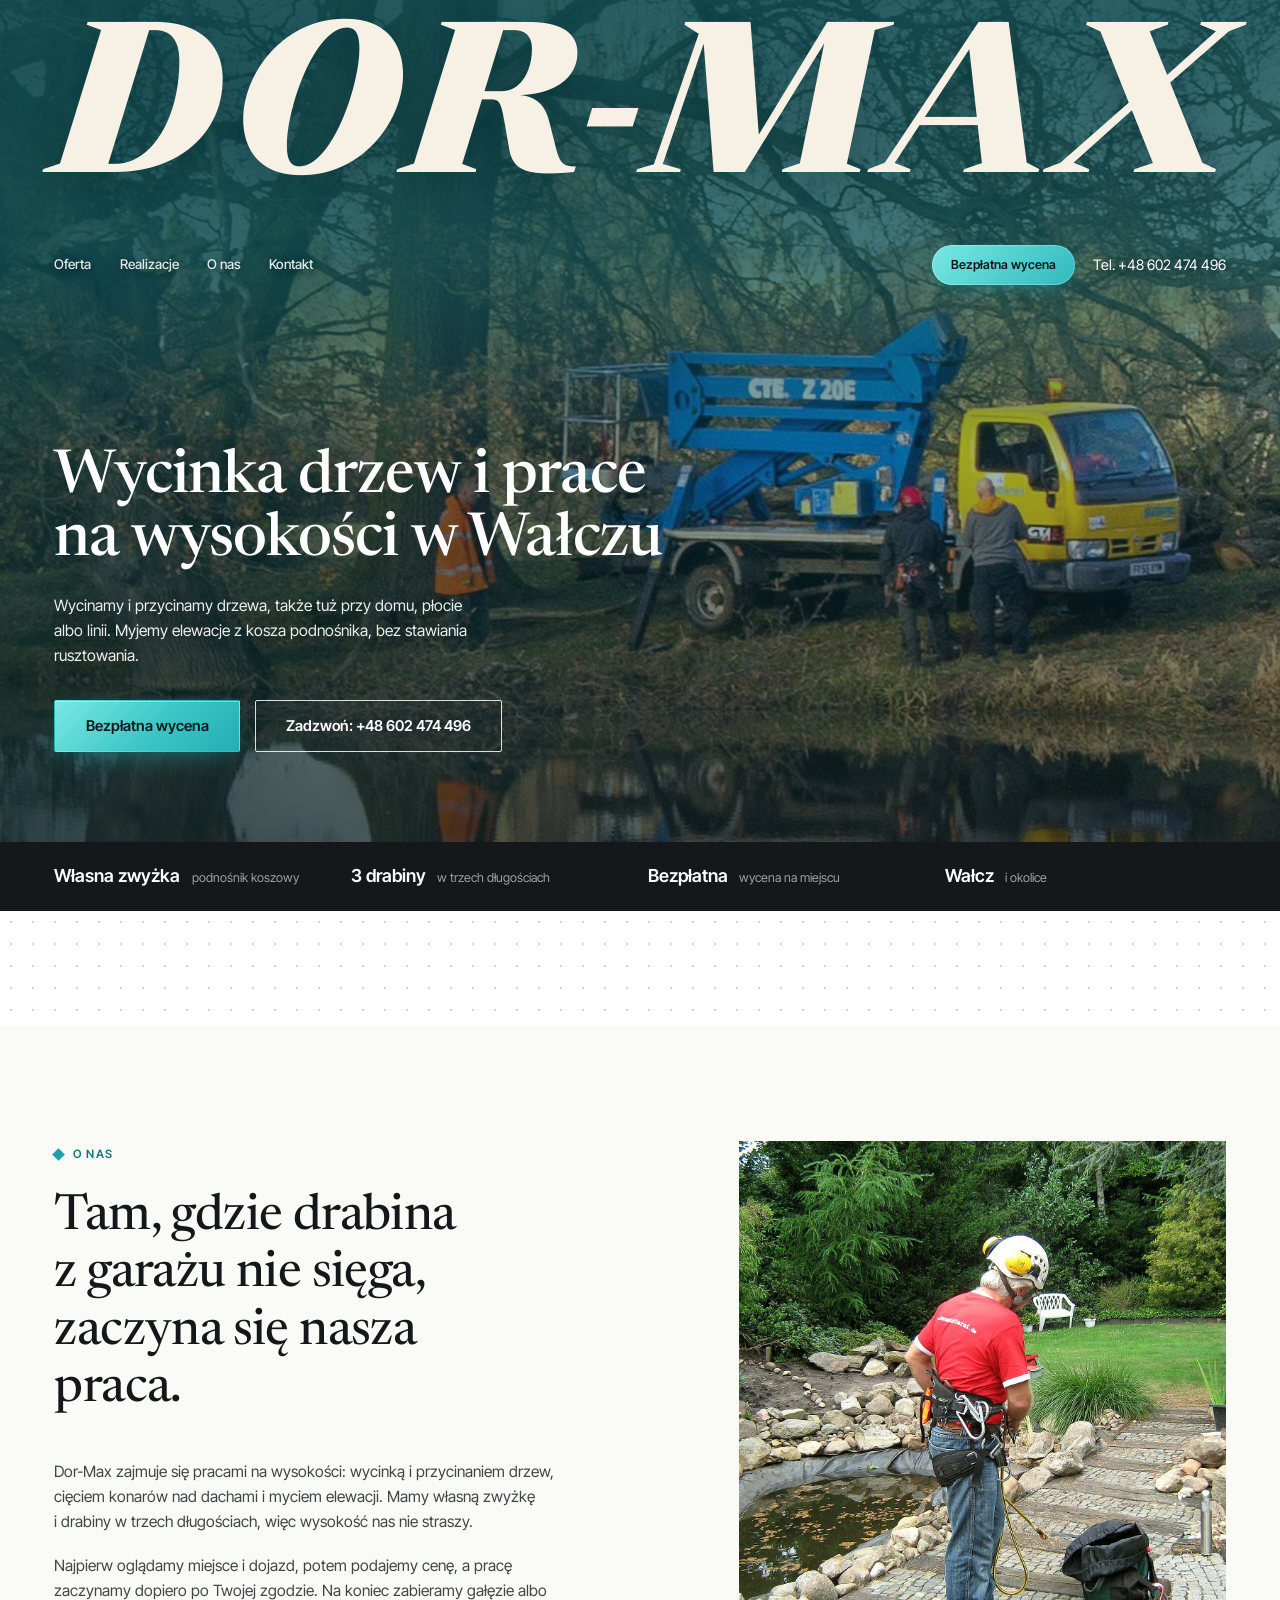
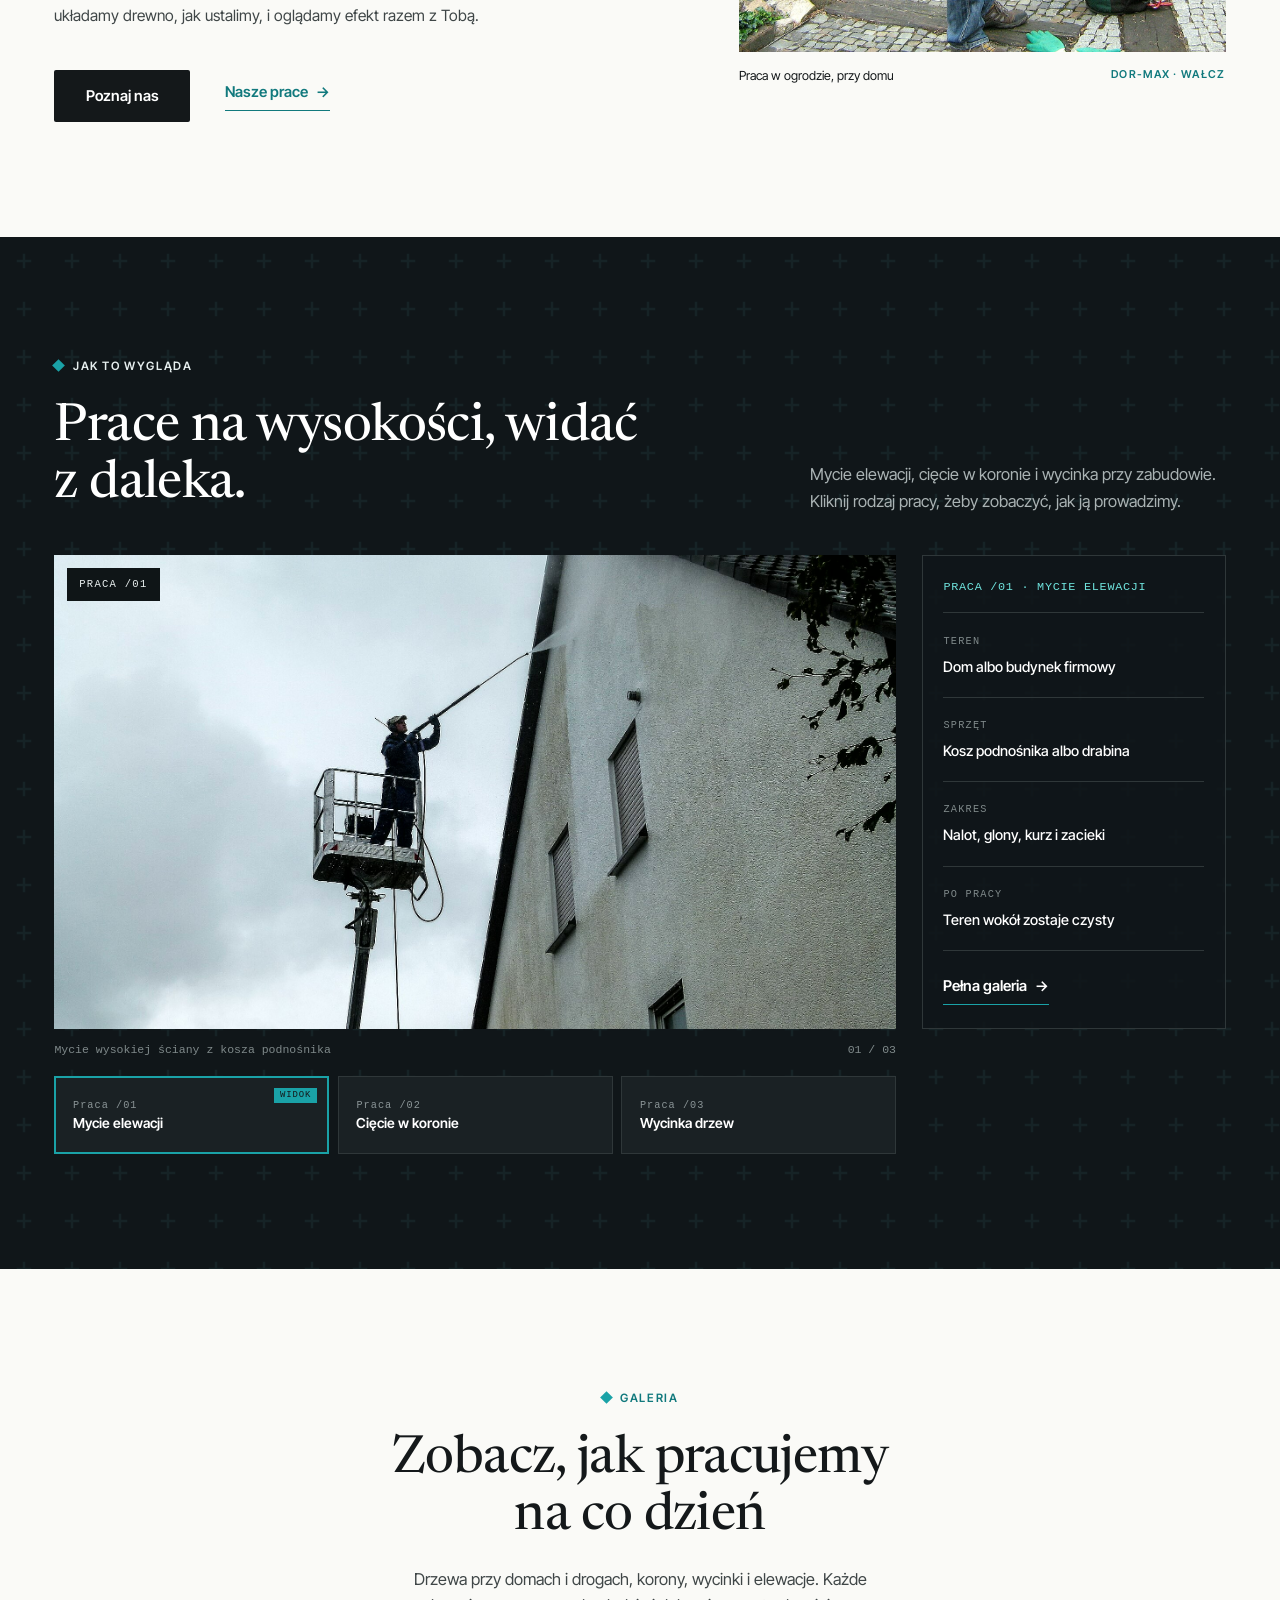
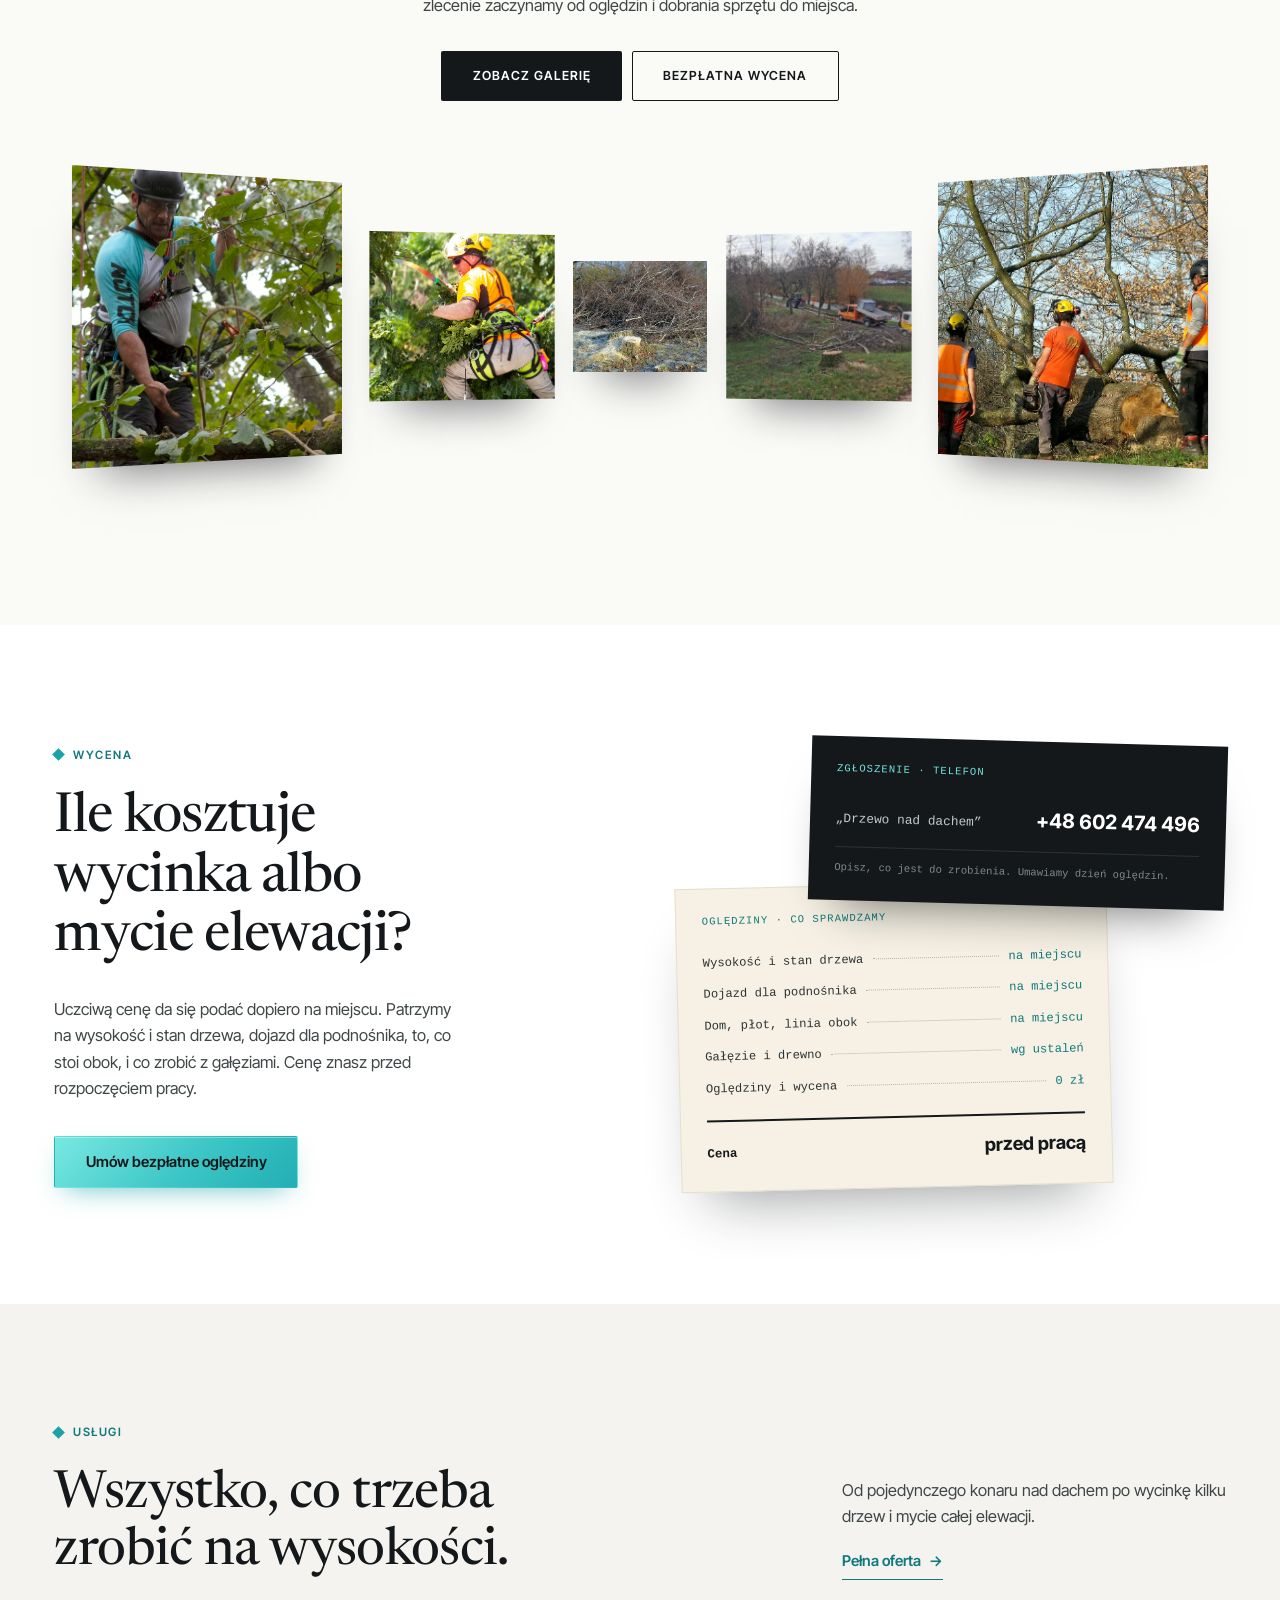
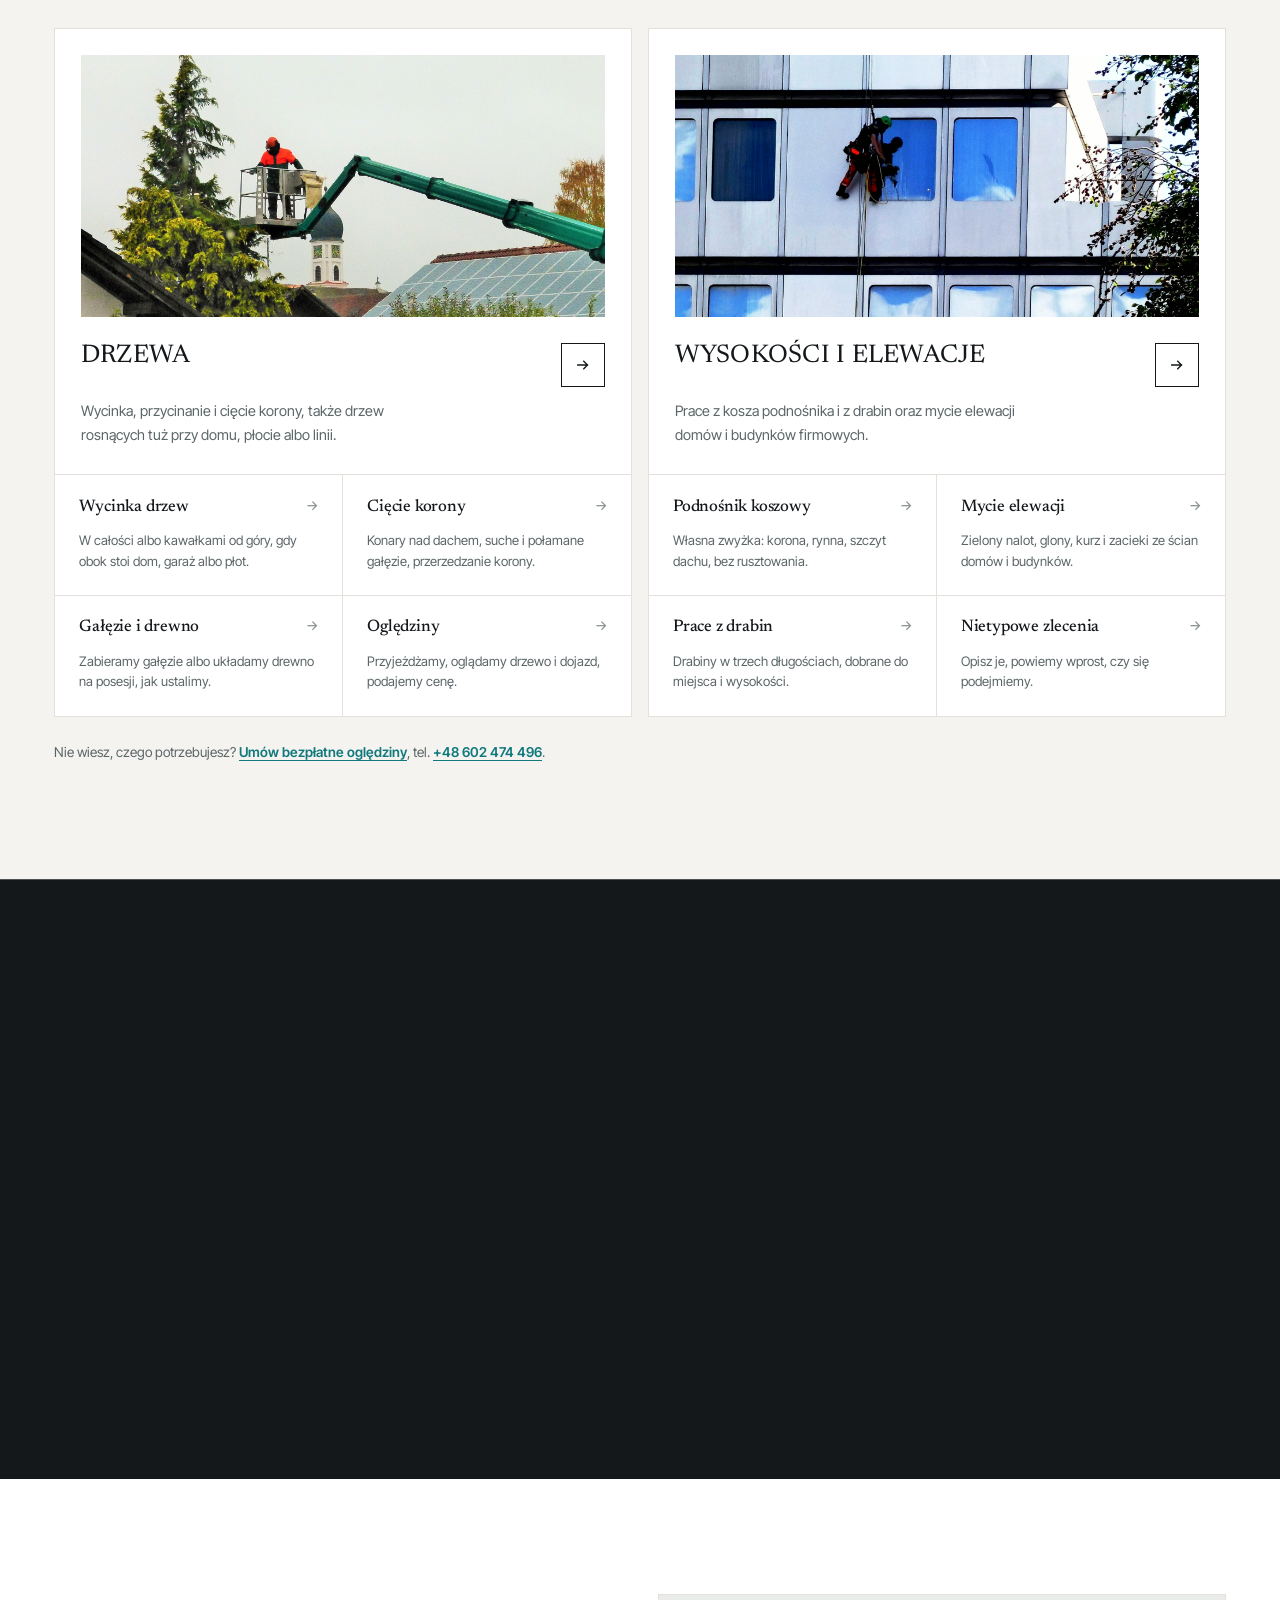
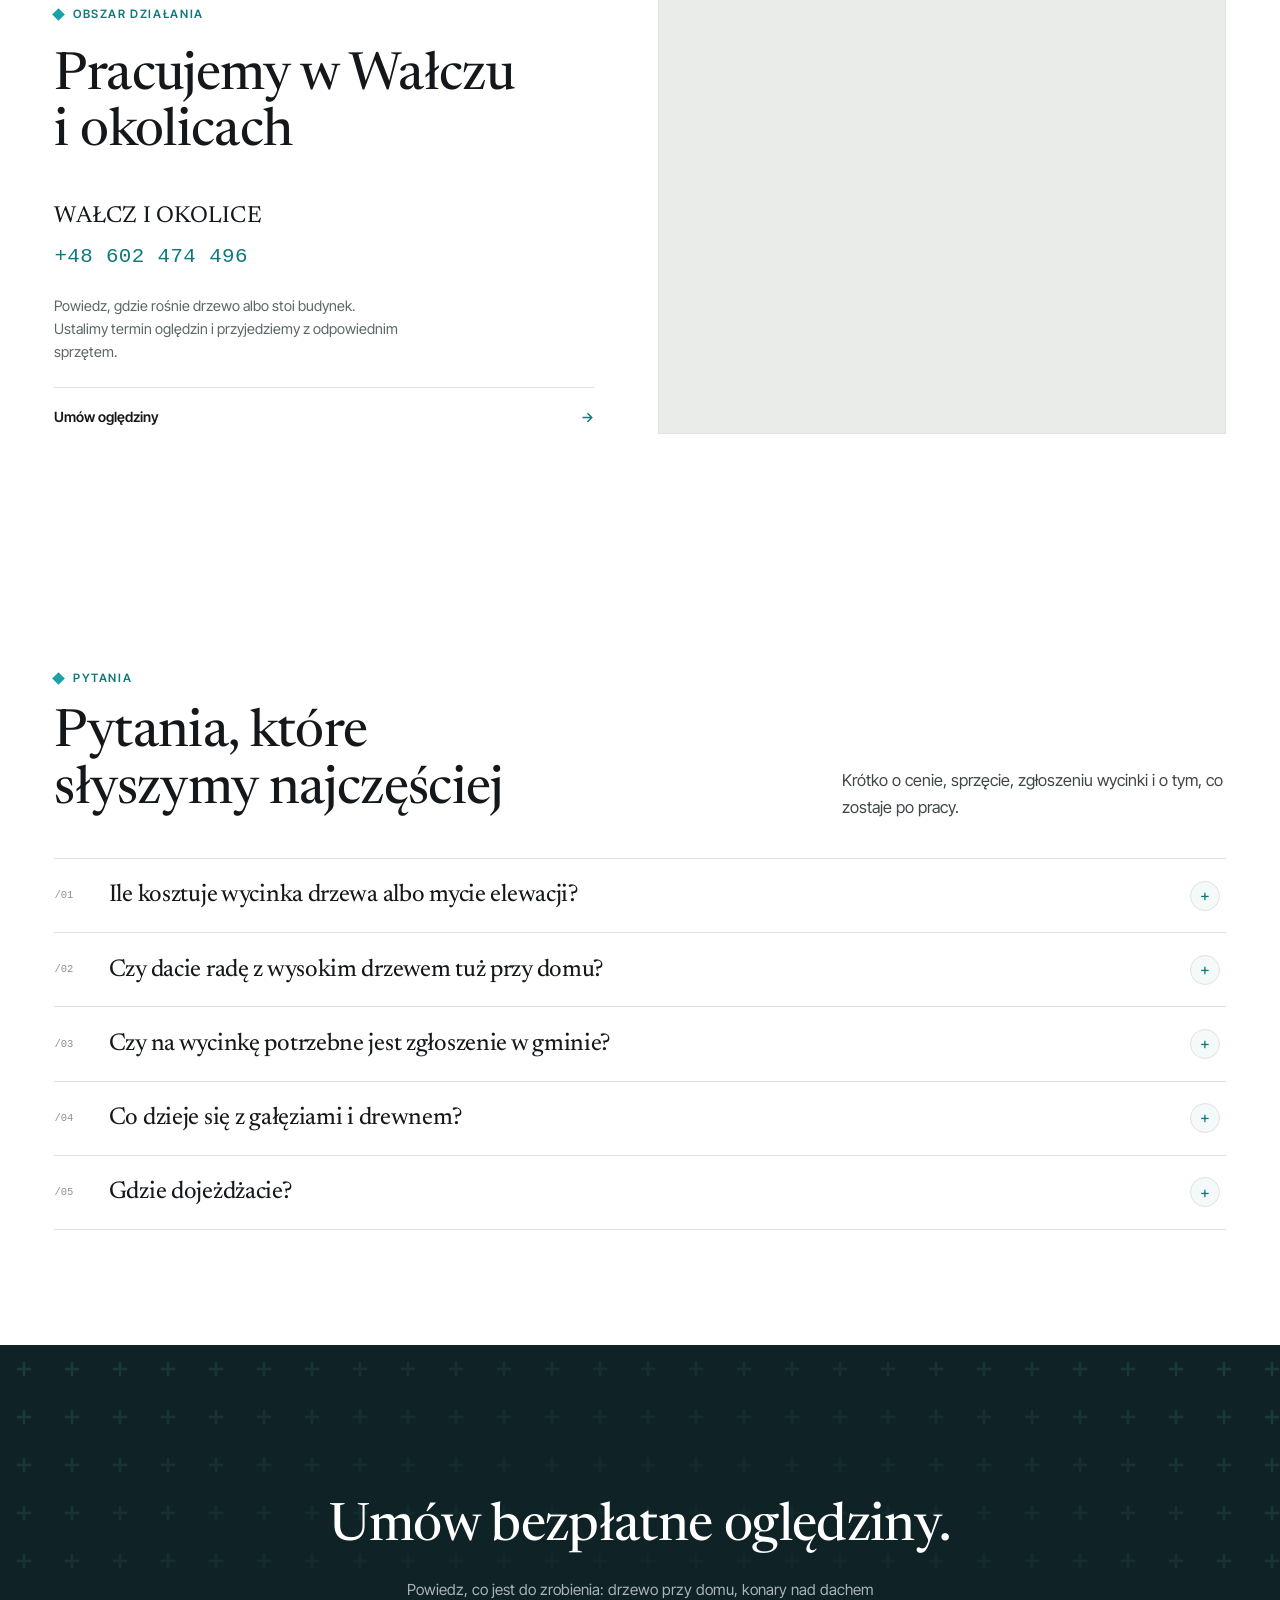
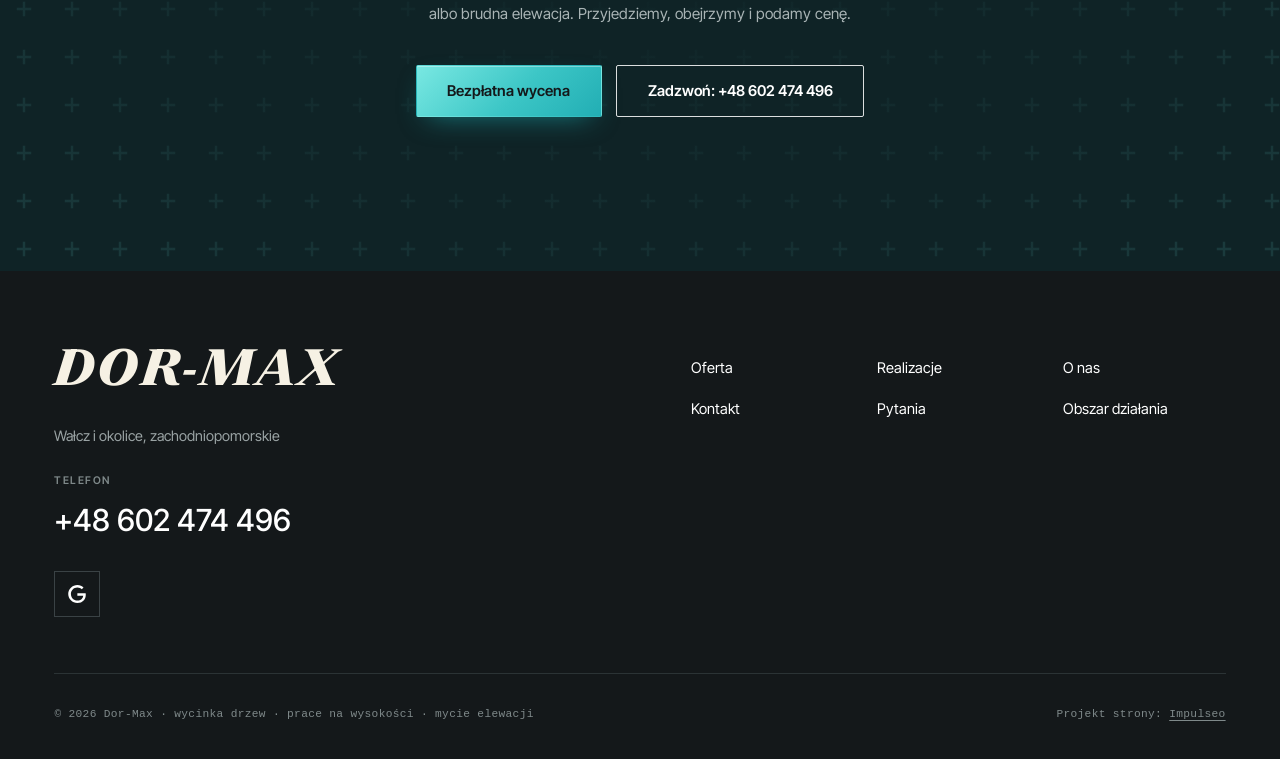
==== commit 66d6f6f5: "[claude-edit][cmt:b1f3e248-b6a0-4215-8e73-8e952b34e69d] Przebudowa wyglądu w stylu swellroofing.com:" ====
--- a/index.html
+++ b/index.html
@@ -20,144 +20,220 @@
 <script type="application/ld+json">{"@context": "https://schema.org", "@type": "LocalBusiness", "name": "Dor-Max", "url": "https://kris20032.github.io/dor-max/", "telephone": "+48602474496", "image": "https://kris20032.github.io/dor-max/img/og.jpg", "areaServed": "Wałcz", "sameAs": ["https://www.google.com/maps/place/Dor-Max/@53.2871743,16.484693,5527m/data=!3m1!1e3!4m6!3m5!1s0x69ce90d8d3153a19:0x66012f73a1a82cf1!8m2!3d53.302937!4d16.4756569!16s%2Fg%2F11p5dlf0l5"]}</script>
 <link rel="preconnect" href="https://fonts.googleapis.com">
 <link rel="preconnect" href="https://fonts.gstatic.com" crossorigin>
-<link href="https://fonts.googleapis.com/css2?family=Space+Grotesk:wght@500;600;700&family=DM+Sans:opsz,wght@9..40,400;9..40,500;9..40,600&display=swap" rel="stylesheet">
-<link rel="stylesheet" href="assets/styles.css?v=8b665260">
+<link href="https://fonts.googleapis.com/css2?family=Inter+Tight:wght@400;500;600;700&family=Newsreader:ital,opsz,wght@0,6..72,400;0,6..72,450;0,6..72,500;1,6..72,700;1,6..72,800&display=swap" rel="stylesheet">
+<link rel="stylesheet" href="assets/styles.css?v=20261117">
+<meta name="nb-deploy" content="ebbd238b4041">
+<meta name="theme-color" content="#0e3a3e">
+<script>document.documentElement.classList.add('js')</script>
 </head>
-<body>
-
-<header class="nav">
-  <div class="wrap nav-inner">
-    <a class="brand" href="index.html"><span class="name">Dor-Max</span><span class="sub">Wałcz</span></a>
-    <nav class="nav-links">
-      <a href="oferta.html">Oferta</a>
-      <a href="realizacje.html">Realizacje</a>
-      <a href="o-nas.html">O nas</a>
-      <a href="kontakt.html">Kontakt</a>
-      <a href="tel:+48602474496" class="btn btn-accent">Zadzwoń +48 602 474 496</a>
-    </nav>
-    <button class="nav-toggle" aria-label="Menu"><span></span><span></span><span></span></button>
+<body class="is-home">
+
+<header class="fhead">
+  <div class="in">
+    <a class="mark" href="index.html" aria-label="Dor-Max - strona główna">Dor-Max</a>
+    <nav class="nav-links" aria-label="Menu"><a href="oferta.html">Oferta</a><a href="realizacje.html">Realizacje</a><a href="o-nas.html">O nas</a><a href="kontakt.html">Kontakt</a><a href="tel:+48602474496" class="pill m-only">Tel. +48 602 474 496</a></nav>
+    <div class="nav-cta">
+      <a class="pill" href="kontakt.html">Bezpłatna wycena</a>
+      <a class="tel-txt" href="tel:+48602474496">Tel. +48 602 474 496</a>
+      <button class="nav-toggle" aria-label="Menu"><span></span><span></span><span></span></button>
+    </div>
   </div>
 </header>
 
 <main>
-<section class="hero-fach">
-  <img class="hf-photo" src="img/hero.jpg" fetchpriority="high" data-rotate="img/g1.jpg|img/g2.jpg" alt="Dor-Max" width="1826" height="948">
-  <div class="hf-panel">
-    <div class="hf-inner">
-      <span class="hf-kicker">Prace na wysokości · Wałcz</span>
-      <h1 class="hf-title">Drzewa i elewacje <em>bez rusztowania</em></h1>
-      <p class="hf-lead">Wycinamy i przycinamy drzewa, także te rosnące tuż przy domu, płocie albo linii. Myjemy elewacje.</p>
-      <a class="hf-phone" href="tel:+48602474496"><span class="hf-phone-lab">Zadzwoń teraz</span><span class="hf-phone-num"><svg class="ico-tel" width="16" height="16" viewBox="0 0 24 24" fill="none" aria-hidden="true"><path d="M6.6 10.8a15.5 15.5 0 0 0 6.6 6.6l2.2-2.2a1 1 0 0 1 1-.24 11.4 11.4 0 0 0 3.6.58 1 1 0 0 1 1 1V20a1 1 0 0 1-1 1A17 17 0 0 1 3 4a1 1 0 0 1 1-1h3.5a1 1 0 0 1 1 1c0 1.25.2 2.46.58 3.6a1 1 0 0 1-.25 1l-2.23 2.2Z" fill="currentColor"/></svg> +48 602 474 496</span></a>
-      <div class="hf-actions">
-        <a href="kontakt.html" class="btn btn-accent">Zobacz, jak pracujemy <span class="arr">→</span></a>
-        <a href="tel:+48602474496" class="btn btn-ghost hf-ghost">Zadzwoń +48 602 474 496</a>
-      </div>
-    </div>
-  </div>
-</section>
-<section class="fach-promise">
-  <div class="wrap">
-    <ul class="fp-row reveal"><li>Bezpłatna wycena</li><li>Dojazd: Wałcz i okolice</li><li>Gwarancja na robociznę</li></ul>
-  </div>
-</section>
-<section class="gateways-band">
-  <div class="wrap">
-    <div class="gateways">
-      <a href="oferta.html" class="gateway reveal"><img src="img/g3.jpg" alt="Wycinka drzew" loading="lazy" width="1920" height="1280" decoding="async"><span class="g-ttl">Wycinka drzew</span></a>
-      <a href="oferta.html" class="gateway reveal"><img src="img/g4.jpg" alt="Przycinanie i cięcie korony" loading="lazy" width="1824" height="1160" decoding="async"><span class="g-ttl">Przycinanie i cięcie korony</span></a>
-      <a href="oferta.html" class="gateway reveal"><img src="img/g5.jpg" alt="Prace z podnośnika koszowego" loading="lazy" width="1920" height="900" decoding="async"><span class="g-ttl">Prace z podnośnika koszowego</span></a>
-    </div>
-  </div>
-</section>
-<section class="proces proces-os fachowcy">
-  <div class="wrap proc-grid">
-    <div class="proc-side">
-      <div class="head reveal">
-        <span class="eyebrow">Jak pracujemy</span>
-        <h2>Wiesz, na czym stoisz - na każdym etapie</h2>
-        <p>Od pierwszego telefonu do odbioru roboty - krok po kroku.</p>
-      </div>
-      <div class="proc-count" aria-hidden="true"><span class="pc-cur">01</span><span class="pc-all">/ 04</span></div>
-      <div class="proc-bar" aria-hidden="true"><i></i></div>
-      <p class="proc-now" aria-hidden="true">Telefon</p>
-    </div>
-    <ol class="proces-line">
-      <li class="reveal"><span class="pno">01</span><h3>Telefon</h3><p>Mówisz, co jest do zrobienia: drzewo do wycinki, konary nad dachem albo elewacja do umycia. Umawiamy dzień oględzin.</p></li>
-      <li class="reveal"><span class="pno">02</span><h3>Oględziny i wycena</h3><p>Przyjeżdżamy, oglądamy miejsce i dojazd dla podnośnika. Podajemy cenę przed rozpoczęciem prac.</p></li>
-      <li class="reveal"><span class="pno">03</span><h3>Praca</h3><p>Zabezpieczamy otoczenie, rozstawiamy podnośnik albo drabiny i robimy swoje.</p></li>
-      <li class="reveal"><span class="pno">04</span><h3>Porządek i odbiór</h3><p>Zabieramy gałęzie, zostawiamy teren w porządku i oglądamy efekt razem z Tobą.</p></li>
-    </ol>
-  </div>
-</section>
-<section>
-  <div class="wrap">
-    <div class="head reveal">
-      <span class="eyebrow">Realizacje</span>
-      <h2>Jak pracujemy</h2>
-      <p>Wycinka, cięcie w koronie drzewa, praca z podnośnika i mycie elewacji. Tak wygląda nasza praca na co dzień.</p>
-    </div>
-    <div class="gallery">
-      <div class="tile t-two3 reveal"><img src="img/g6.jpg" alt="Dor-Max" loading="lazy" width="1920" height="1581" decoding="async"></div>
-      <div class="tile t-third reveal"><img src="img/g7.jpg" alt="Dor-Max" loading="lazy" width="1920" height="1277" decoding="async"></div>
-      <div class="tile t-third reveal"><img src="img/g8.jpg" alt="Dor-Max" loading="lazy" width="1812" height="2926" decoding="async"></div>
-      <div class="tile t-third reveal"><img src="img/about.jpg" alt="Dor-Max" loading="lazy" width="1920" height="1440" decoding="async"></div>
-    </div>
-    <div style="margin-top:var(--space-7)" class="reveal"><a href="realizacje.html" class="btn btn-accent">Pełna galeria <span class="arr">→</span></a></div>
-  </div>
-</section>
-<section class="fach-uslugi">
-  <div class="wrap">
-    <div class="head reveal">
-      <span class="eyebrow">Czym się zajmujemy</span>
-      <h2>Zakres usług</h2>
-      <p>Zakres prac, jaki robię najczęściej - pełny opis i wycenę znajdziesz niżej.</p>
-    </div>
-    <ul class="fu-list">
-      <li class="fu-row reveal"><div class="fu-name">Wycinka drzew</div><div class="fu-desc">Wycinamy drzewa w całości albo kawałkami, od góry, gdy obok stoi dom, garaż albo płot.</div><a class="fu-cta" href="kontakt.html">Wycena <span class="arr">→</span></a></li>
-      <li class="fu-row reveal"><div class="fu-name">Przycinanie i cięcie korony</div><div class="fu-desc">Skracamy konary nad dachem, odcinamy suche i połamane gałęzie, przerzedzamy koronę.</div><a class="fu-cta" href="kontakt.html">Wycena <span class="arr">→</span></a></li>
-      <li class="fu-row reveal"><div class="fu-name">Prace z podnośnika koszowego</div><div class="fu-desc">Mamy własną zwyżkę. Z kosza dochodzimy do korony wysokiego drzewa, rynny, szczytu dachu czy elewacji bez stawiania rusztowania.</div><a class="fu-cta" href="kontakt.html">Wycena <span class="arr">→</span></a></li>
-      <li class="fu-row reveal"><div class="fu-name">Mycie elewacji</div><div class="fu-desc">Zmywamy zielony nalot, glony, kurz i zacieki ze ścian domów i budynków.</div><a class="fu-cta" href="kontakt.html">Wycena <span class="arr">→</span></a></li>
-      <li class="fu-row reveal"><div class="fu-name">Prace na wysokości</div><div class="fu-desc">Drabiny w trzech długościach i podnośnik pozwalają nam dobrać sprzęt do miejsca.</div><a class="fu-cta" href="kontakt.html">Wycena <span class="arr">→</span></a></li>
-      <li class="fu-row reveal"><div class="fu-name">Gałęzie i drewno</div><div class="fu-desc">Po wycince zabieramy gałęzie albo układamy drewno na posesji, tak jak ustalimy przy wycenie.</div><a class="fu-cta" href="kontakt.html">Wycena <span class="arr">→</span></a></li>
+<section class="hero">
+  <img class="hero-img" src="img/hero.jpg" alt="Ekipa z podnośnikiem koszowym przy wysokich drzewach" fetchpriority="high" width="1920" height="1080" decoding="async">
+  <div class="wrap"><span class="mark hero-word" aria-hidden="true">Dor-Max</span></div>
+  <div class="wrap hero-nav">
+    <nav class="nav-links" aria-label="Menu główne"><a href="oferta.html">Oferta</a><a href="realizacje.html">Realizacje</a><a href="o-nas.html">O&nbsp;nas</a><a href="kontakt.html">Kontakt</a></nav>
+    <div class="nav-cta"><a class="pill" href="kontakt.html">Bezpłatna wycena</a><a class="tel-txt" href="tel:+48602474496">Tel. +48 602 474 496</a></div>
+  </div>
+  <div class="wrap hero-body">
+    <h1>Wycinka drzew i&nbsp;prace na wysokości w&nbsp;Wałczu</h1>
+    <p class="hero-lead">Wycinamy i&nbsp;przycinamy drzewa, także tuż przy domu, płocie albo linii. Myjemy elewacje z&nbsp;kosza podnośnika, bez stawiania rusztowania.</p>
+    <div class="hero-cta">
+      <a href="kontakt.html" class="btn btn-teal">Bezpłatna wycena</a>
+      <a href="tel:+48602474496" class="btn btn-line-w">Zadzwoń: +48 602 474 496</a>
+    </div>
+  </div>
+</section>
+<section class="facts">
+  <div class="wrap">
+    <ul>
+      <li><b>Własna zwyżka</b>podnośnik koszowy</li>
+      <li><b>3 drabiny</b>w&nbsp;trzech długościach</li>
+      <li><b>Bezpłatna</b>wycena na miejscu</li>
+      <li><b>Wałcz</b>i&nbsp;okolice</li>
     </ul>
-    <div style="margin-top:var(--space-7)" class="reveal"><a href="oferta.html" class="btn btn-ghost">Pełna oferta <span class="arr">→</span></a></div>
+  </div>
+</section>
+<div class="dots" aria-hidden="true"></div>
+<section class="sec sec-paper">
+  <div class="wrap about">
+    <div class="reveal">
+      <span class="eb">O&nbsp;nas</span>
+      <h2 class="h2">Tam, gdzie drabina z&nbsp;garażu nie sięga, zaczyna się nasza praca.</h2>
+      <div class="about-txt">
+        <p>Dor-Max zajmuje się pracami na wysokości: wycinką i&nbsp;przycinaniem drzew, cięciem konarów nad dachami i&nbsp;myciem elewacji. Mamy własną zwyżkę i&nbsp;drabiny w&nbsp;trzech długościach, więc wysokość nas nie straszy.</p>
+        <p>Najpierw oglądamy miejsce i&nbsp;dojazd, potem podajemy cenę, a&nbsp;pracę zaczynamy dopiero po Twojej zgodzie. Na koniec zabieramy gałęzie albo układamy drewno, jak ustalimy, i&nbsp;oglądamy efekt razem z&nbsp;Tobą.</p>
+      </div>
+      <div class="about-act">
+        <a href="o-nas.html" class="btn btn-dark">Poznaj nas</a>
+        <a href="realizacje.html" class="lnk">Nasze prace <span class="arr">→</span></a>
+      </div>
+    </div>
+    <figure class="fig reveal">
+      <img src="img/about.jpg" alt="Przygotowanie do pracy w koronie drzewa w ogrodzie" fetchpriority="high" width="1920" height="1440" decoding="async">
+      <figcaption><span>Praca w&nbsp;ogrodzie, przy domu</span><span>Dor-Max · Wałcz</span></figcaption>
+    </figure>
+  </div>
+</section>
+<section class="sec sec-dark jobs" id="prace">
+  <div class="wrap">
+    <div class="jobs-head reveal">
+      <div><span class="eb">Jak to wygląda</span><h2 class="h2">Prace na wysokości, widać z&nbsp;daleka.</h2></div>
+      <p class="lead">Mycie elewacji, cięcie w&nbsp;koronie i&nbsp;wycinka przy zabudowie. Kliknij rodzaj pracy, żeby zobaczyć, jak ją prowadzimy.</p>
+    </div>
+    <div class="jobs-grid reveal">
+      <div>
+        <div class="job-view"><img src="img/g2.jpg" alt="Mycie elewacji z kosza podnośnika" loading="lazy" width="1920" height="1081" decoding="async"><span class="chip">Praca /01</span></div>
+        <div class="job-cap"><span class="c-t">Mycie wysokiej ściany z&nbsp;kosza podnośnika</span><span class="c-n">01 / 03</span></div>
+        <div class="job-tabs"><button class="job-tab on" type="button" aria-pressed="true" data-alt="Mycie elewacji z kosza podnośnika" data-cap="Mycie wysokiej ściany z kosza podnośnika" data-name="Mycie elewacji" data-teren="Dom albo budynek firmowy" data-sprzet="Kosz podnośnika albo drabina" data-zakres="Nalot, glony, kurz i zacieki" data-porzadek="Teren wokół zostaje czysty"><span class="n">Praca /01</span><span class="t">Mycie elewacji</span></button><button class="job-tab" type="button" aria-pressed="false" data-src="img/g3.jpg" data-alt="Cięcie gałęzi w koronie drzewa" data-cap="Przycinanie konarów w koronie drzewa" data-name="Cięcie w koronie" data-teren="Ogród, drzewo przy domu" data-sprzet="Dobierany do drzewa i miejsca" data-zakres="Suche gałęzie, konary nad dachem" data-porzadek="Gałęzie zabieramy albo tniemy na miejscu"><span class="n">Praca /02</span><span class="t">Cięcie w&nbsp;koronie</span></button><button class="job-tab" type="button" aria-pressed="false" data-src="img/g6.jpg" data-alt="Wycinka drzew na działce" data-cap="Wycinka i porządkowanie terenu" data-name="Wycinka drzew" data-teren="Działka i teren przy domu" data-sprzet="Piły, podnośnik, gdy trzeba" data-zakres="W całości albo kawałkami od góry" data-porzadek="Gałęzie i drewno wg ustaleń"><span class="n">Praca /03</span><span class="t">Wycinka drzew</span></button></div>
+      </div>
+      <aside class="job-card">
+        <div class="ttl">Praca /01 · Mycie elewacji</div>
+        <dl>
+          <dt>Teren</dt><dd data-k="teren">Dom albo budynek firmowy</dd>
+          <dt>Sprzęt</dt><dd data-k="sprzet">Kosz podnośnika albo drabina</dd>
+          <dt>Zakres</dt><dd data-k="zakres">Nalot, glony, kurz i&nbsp;zacieki</dd>
+          <dt>Po pracy</dt><dd data-k="porzadek">Teren wokół zostaje czysty</dd>
+        </dl>
+        <a class="lnk" href="realizacje.html">Pełna galeria <span class="arr">→</span></a>
+      </aside>
+    </div>
+  </div>
+</section>
+<section class="sec sec-paper">
+  <div class="wrap">
+    <div class="arc-head reveal">
+      <span class="eb">Galeria</span>
+      <h2 class="h2">Zobacz, jak pracujemy na co dzień</h2>
+      <p class="lead">Drzewa przy domach i&nbsp;drogach, korony, wycinki i&nbsp;elewacje. Każde zlecenie zaczynamy od oględzin i&nbsp;dobrania sprzętu do miejsca.</p>
+      <div class="arc-act">
+        <a href="realizacje.html" class="btn btn-dark">Zobacz galerię</a>
+        <a href="kontakt.html" class="btn btn-line">Bezpłatna wycena</a>
+      </div>
+    </div>
+    <div class="arc reveal">
+      <figure><img src="img/g4.jpg" alt="Cięcie gałęzi w koronie drzewa" loading="lazy" width="1824" height="1160" decoding="async"></figure>
+      <figure><img src="img/ph2.jpg" alt="Praca w koronie iglaka" loading="lazy" width="1920" height="1280" decoding="async"></figure>
+      <figure><img src="img/g7.jpg" alt="Gałęzie po wycince drzew" loading="lazy" width="1920" height="1277" decoding="async"></figure>
+      <figure><img src="img/ph4.jpg" alt="Teren po wycince drzew" loading="lazy" width="1920" height="1440" decoding="async"></figure>
+      <figure><img src="img/g5.jpg" alt="Ekipa przy wycince drzew" loading="lazy" width="1920" height="900" decoding="async"></figure>
+    </div>
+  </div>
+</section>
+<section class="sec sec-white">
+  <div class="wrap quote">
+    <div class="reveal">
+      <span class="eb">Wycena</span>
+      <h2 class="h2">Ile kosztuje wycinka albo mycie elewacji?</h2>
+      <p class="lead">Uczciwą cenę da się podać dopiero na miejscu. Patrzymy na wysokość i&nbsp;stan drzewa, dojazd dla podnośnika, to, co stoi obok, i&nbsp;co zrobić z&nbsp;gałęziami. Cenę znasz przed rozpoczęciem pracy.</p>
+      <a href="kontakt.html" class="btn btn-teal">Umów bezpłatne oględziny</a>
+    </div>
+    <div class="cards reveal" aria-hidden="true">
+      <div class="card-dark">
+        <div class="k">Zgłoszenie · telefon</div>
+        <div class="q"><span>„Drzewo nad dachem”</span><b>+48 602 474 496</b></div>
+        <small>Opisz, co jest do zrobienia. Umawiamy dzień oględzin.</small>
+      </div>
+      <div class="card-paper">
+        <div class="k">Oględziny · co sprawdzamy</div>
+        <ul>
+          <li><span>Wysokość i&nbsp;stan drzewa</span><i></i><span>na miejscu</span></li>
+          <li><span>Dojazd dla podnośnika</span><i></i><span>na miejscu</span></li>
+          <li><span>Dom, płot, linia obok</span><i></i><span>na miejscu</span></li>
+          <li><span>Gałęzie i&nbsp;drewno</span><i></i><span>wg ustaleń</span></li>
+          <li><span>Oględziny i&nbsp;wycena</span><i></i><span>0 zł</span></li>
+        </ul>
+        <div class="sum"><span>Cena</span><b>przed pracą</b></div>
+      </div>
+    </div>
+  </div>
+</section>
+<section class="sec sec-sunk">
+  <div class="wrap">
+    <div class="svc-head reveal">
+      <div><span class="eb">Usługi</span><h2 class="h2">Wszystko, co trzeba zrobić na wysokości.</h2></div>
+      <div><p class="lead">Od pojedynczego konaru nad dachem po wycinkę kilku drzew i&nbsp;mycie całej elewacji.</p><a class="lnk" href="oferta.html">Pełna oferta <span class="arr">→</span></a></div>
+    </div>
+    <div class="svc-two reveal">
+      <article class="svc">
+        <a class="svc-top svc-link" href="oferta.html">
+          <img src="img/ph1.jpg" alt="Cięcie świerka z kosza podnośnika" loading="lazy" width="1920" height="1222" decoding="async">
+          <div class="svc-tt"><h3>Drzewa</h3><span class="sq" aria-hidden="true"><svg width="18" height="18" viewBox="0 0 24 24" fill="none"><path d="M5 12h13m-5-5 5 5-5 5" stroke="currentColor" stroke-width="1.8" stroke-linecap="square"/></svg></span></div>
+          <p>Wycinka, przycinanie i&nbsp;cięcie korony, także drzew rosnących tuż przy domu, płocie albo linii.</p>
+        </a>
+        <div class="svc-sub">
+          <a href="oferta.html"><h4>Wycinka drzew <span>→</span></h4><p>W&nbsp;całości albo kawałkami od góry, gdy obok stoi dom, garaż albo płot.</p></a>
+          <a href="oferta.html"><h4>Cięcie korony <span>→</span></h4><p>Konary nad dachem, suche i&nbsp;połamane gałęzie, przerzedzanie korony.</p></a>
+          <a href="oferta.html"><h4>Gałęzie i&nbsp;drewno <span>→</span></h4><p>Zabieramy gałęzie albo układamy drewno na posesji, jak ustalimy.</p></a>
+          <a href="kontakt.html"><h4>Oględziny <span>→</span></h4><p>Przyjeżdżamy, oglądamy drzewo i&nbsp;dojazd, podajemy cenę.</p></a>
+        </div>
+      </article>
+      <article class="svc">
+        <a class="svc-top svc-link" href="oferta.html">
+          <img src="img/g8.jpg" alt="Praca na wysokości przy elewacji budynku" loading="lazy" width="1812" height="2926" decoding="async" style="object-position:50% 34%">
+          <div class="svc-tt"><h3>Wysokości i&nbsp;elewacje</h3><span class="sq" aria-hidden="true"><svg width="18" height="18" viewBox="0 0 24 24" fill="none"><path d="M5 12h13m-5-5 5 5-5 5" stroke="currentColor" stroke-width="1.8" stroke-linecap="square"/></svg></span></div>
+          <p>Prace z&nbsp;kosza podnośnika i&nbsp;z&nbsp;drabin oraz mycie elewacji domów i&nbsp;budynków firmowych.</p>
+        </a>
+        <div class="svc-sub">
+          <a href="oferta.html"><h4>Podnośnik koszowy <span>→</span></h4><p>Własna zwyżka: korona, rynna, szczyt dachu, bez rusztowania.</p></a>
+          <a href="oferta.html"><h4>Mycie elewacji <span>→</span></h4><p>Zielony nalot, glony, kurz i&nbsp;zacieki ze ścian domów i&nbsp;budynków.</p></a>
+          <a href="oferta.html"><h4>Prace z&nbsp;drabin <span>→</span></h4><p>Drabiny w&nbsp;trzech długościach, dobrane do miejsca i&nbsp;wysokości.</p></a>
+          <a href="kontakt.html"><h4>Nietypowe zlecenia <span>→</span></h4><p>Opisz je, powiemy wprost, czy się podejmiemy.</p></a>
+        </div>
+      </article>
+    </div>
+    <p class="svc-foot reveal">Nie wiesz, czego potrzebujesz? <a href="kontakt.html">Umów bezpłatne oględziny</a>, tel. <a href="tel:+48602474496">+48 602 474 496</a>.</p>
   </div>
 </section>
 <section class="stopklatka" aria-hidden="true">
   <div class="stk-bg" style="background-image:url(img/stk.jpg)"></div>
 </section>
-<section class="opinie op-fallback">
-  <div class="wrap">
-    <div class="head center reveal">
-      <span class="eyebrow">Opinie</span>
-      <h2>Co mówią klienci</h2>
-      <p>Zadzwoń i umów oględziny. Na miejscu powiemy, jak poprowadzimy pracę przy Twoim drzewie albo elewacji.</p>
-    </div>
-  </div>
-</section>
-<section class="obszar">
-  <div class="wrap">
-    <div class="head center reveal">
-      <span class="eyebrow">Obszar działania</span>
-      <h2>Dojeżdżamy do Ciebie</h2>
-    </div>
-    <p class="obszar-txt reveal" style="text-align:center;max-width:60ch;margin:0 auto 1.4rem">Wałcz i okolice to nasz teren. Zadzwoń i powiedz, gdzie jest drzewo albo budynek, ustalimy termin oględzin.</p>
-    <ul class="obszar-list reveal"><li class="is-home">Wałcz</li><li>+ okolice</li></ul>
-    <div class="obszar-mapa reveal" style="margin-top:var(--space-7)">
-      <iframe title="Obszar działania - Wałcz i okolice" src="https://maps.google.com/maps?q=53.2871743%2C16.484693&amp;z=11&amp;output=embed" loading="lazy" referrerpolicy="no-referrer-when-downgrade" style="width:100%;height:clamp(280px,38vh,420px);border:0;display:block;border-radius:var(--r-md)"></iframe>
-    </div>
+<section class="sec sec-white" id="obszar">
+  <div class="wrap area">
+    <div class="reveal">
+      <span class="eb">Obszar działania</span>
+      <h2 class="h2">Pracujemy w&nbsp;Wałczu i&nbsp;okolicach</h2>
+      <div class="area-box">
+        <h3>Wałcz i&nbsp;okolice</h3>
+        <a class="tel" href="tel:+48602474496">+48 602 474 496</a>
+        <p>Powiedz, gdzie rośnie drzewo albo stoi budynek. Ustalimy termin oględzin i&nbsp;przyjedziemy z&nbsp;odpowiednim sprzętem.</p>
+        <a class="row" href="tel:+48602474496">Umów oględziny <span><span class="arr">→</span></span></a>
+      </div>
+    </div>
+    <div class="reveal">
+      <iframe class="map" title="Obszar działania - Wałcz i okolice" src="https://maps.google.com/maps?q=53.2871743%2C16.484693&amp;z=11&amp;output=embed" loading="lazy" referrerpolicy="no-referrer-when-downgrade"></iframe>
+    </div>
+  </div>
+</section>
+<section class="sec sec-white" id="faq">
+  <div class="wrap">
+    <div class="faq-head reveal">
+      <div><span class="eb">Pytania</span><h2 class="h2">Pytania, które słyszymy najczęściej</h2></div>
+      <p class="lead">Krótko o&nbsp;cenie, sprzęcie, zgłoszeniu wycinki i&nbsp;o&nbsp;tym, co zostaje po pracy.</p>
+    </div>
+    <div class="faq reveal"><details><summary><span class="n">/01</span><h3>Ile kosztuje wycinka drzewa albo mycie elewacji?</h3><span class="pl" aria-hidden="true">+</span></summary><p class="a">Cenę podajemy po oględzinach, bo zależy od wysokości, dojazdu i&nbsp;tego, co stoi obok: dom, płot, linia czy auto. Oględziny i&nbsp;wycena są bezpłatne, a&nbsp;cenę znasz, zanim zaczniemy.</p></details><details><summary><span class="n">/02</span><h3>Czy dacie radę z&nbsp;wysokim drzewem tuż przy domu?</h3><span class="pl" aria-hidden="true">+</span></summary><p class="a">Tak, do tego mamy własny podnośnik koszowy i&nbsp;drabiny w&nbsp;trzech długościach. Drzewo przy budynku tniemy od góry, kawałkami, żeby nic nie spadło na dach, płot ani samochód.</p></details><details><summary><span class="n">/03</span><h3>Czy na wycinkę potrzebne jest zgłoszenie w&nbsp;gminie?</h3><span class="pl" aria-hidden="true">+</span></summary><p class="a">To zależy od gatunku drzewa, obwodu pnia i&nbsp;miejsca, w&nbsp;którym rośnie. Na oględzinach podpowiemy, czy warto najpierw sprawdzić sprawę w&nbsp;urzędzie gminy.</p></details><details><summary><span class="n">/04</span><h3>Co dzieje się z&nbsp;gałęziami i&nbsp;drewnem?</h3><span class="pl" aria-hidden="true">+</span></summary><p class="a">Gałęzie zabieramy albo układamy drewno na posesji, tak jak ustalimy przy wycenie. Po pracy teren zostaje uprzątnięty.</p></details><details><summary><span class="n">/05</span><h3>Gdzie dojeżdżacie?</h3><span class="pl" aria-hidden="true">+</span></summary><p class="a">Pracujemy w&nbsp;Wałczu i&nbsp;okolicach. Daj znać, gdzie jest drzewo albo budynek, i&nbsp;ustalimy dzień oględzin.</p></details></div>
   </div>
 </section>
 <section class="cta">
-  <div class="wrap">
-    <div class="reveal">
-      <span class="eyebrow">Współpraca</span>
-      <h2>Drzewo przy domu albo brudna elewacja? Umów oględziny.</h2>
-      <p>Napisz, co jest do zrobienia - obejrzymy na miejscu i wycenimy. Bez zobowiązań.</p>
-    </div>
-    <div class="cta-actions reveal">
-      <a href="kontakt.html" class="btn btn-light">Zobacz, jak pracujemy <span class="arr">→</span></a>
-      <a href="tel:+48602474496" class="btn btn-ghost btn-ghost-cta">+48 602 474 496</a>
+  <div class="wrap reveal">
+    <h2>Umów bezpłatne oględziny.</h2>
+    <p>Powiedz, co jest do zrobienia: drzewo przy domu, konary nad dachem albo brudna elewacja. Przyjedziemy, obejrzymy i&nbsp;podamy cenę.</p>
+    <div class="cta-act">
+      <a href="kontakt.html" class="btn btn-teal">Bezpłatna wycena</a>
+      <a href="tel:+48602474496" class="btn btn-line-w">Zadzwoń: +48 602 474 496</a>
     </div>
   </div>
 </section>
@@ -165,36 +241,30 @@
 
 <footer>
   <div class="wrap">
-    <div class="foot-grid">
-      <div class="foot-brand">
-        <div class="name">Dor-Max</div>
-        <p>Wycinamy i przycinamy drzewa, także te rosnące tuż przy domu, płocie albo linii. Myjemy elewacje.</p>
-      </div>
-      <div class="foot-col">
-        <h4>Nawigacja</h4>
-        <a href="oferta.html">Oferta</a>
-        <a href="realizacje.html">Realizacje</a>
-        <a href="o-nas.html">O nas</a>
-        <a href="kontakt.html">Kontakt</a>
-      </div>
-      <div class="foot-col">
-        <h4>Kontakt</h4>
-        <a href="tel:+48602474496">+48 602 474 496</a>
-        <p>Wałcz, zachodniopomorskie</p>
-      <div class="foot-soc">
-        <a class="soc" href="https://www.google.com/maps/place/Dor-Max/@53.2871743,16.484693,5527m/data=!3m1!1e3!4m6!3m5!1s0x69ce90d8d3153a19:0x66012f73a1a82cf1!8m2!3d53.302937!4d16.4756569!16s%2Fg%2F11p5dlf0l5" target="_blank" rel="noopener" aria-label="Google - Dor-Max"><svg viewBox="0 0 24 24" aria-hidden="true" focusable="false"><path d="M12.48 10.92v3.28h7.84c-.24 1.84-.853 3.187-1.787 4.133-1.147 1.147-2.933 2.4-6.053 2.4-4.827 0-8.6-3.893-8.6-8.72s3.773-8.72 8.6-8.72c2.6 0 4.507 1.027 5.907 2.347l2.307-2.307C18.747 1.44 16.133 0 12.48 0 5.867 0 .307 5.387.307 12s5.56 12 12.173 12c3.573 0 6.267-1.173 8.373-3.36 2.16-2.16 2.84-5.213 2.84-7.667 0-.76-.053-1.467-.173-2.053H12.48z" fill="currentColor"/></svg></a>
-      </div>
-      </div>
-    </div>
-    <div class="foot-bot">
-      <span>© 2026 Dor-Max</span>
+    <div class="f-top">
+      <div>
+        <a class="f-brand" href="index.html"><span class="mark">Dor-Max</span></a>
+        <p class="f-addr">Wałcz i&nbsp;okolice, zachodniopomorskie</p>
+        <div class="f-lbl">Telefon</div>
+        <a class="f-tel" href="tel:+48602474496">+48 602 474 496</a>
+        <div class="f-soc">
+          <a href="https://www.google.com/maps/place/Dor-Max/@53.2871743,16.484693,5527m/data=!3m1!1e3!4m6!3m5!1s0x69ce90d8d3153a19:0x66012f73a1a82cf1!8m2!3d53.302937!4d16.4756569!16s%2Fg%2F11p5dlf0l5" target="_blank" rel="noopener" aria-label="Google - Dor-Max"><svg viewBox="0 0 24 24" aria-hidden="true"><path d="M12.48 10.92v3.28h7.84c-.24 1.84-.853 3.187-1.787 4.133-1.147 1.147-2.933 2.4-6.053 2.4-4.827 0-8.6-3.893-8.6-8.72s3.773-8.72 8.6-8.72c2.6 0 4.507 1.027 5.907 2.347l2.307-2.307C18.747 1.44 16.133 0 12.48 0 5.867 0 .307 5.387.307 12s5.56 12 12.173 12c3.573 0 6.267-1.173 8.373-3.36 2.16-2.16 2.84-5.213 2.84-7.667 0-.76-.053-1.467-.173-2.053H12.48z" fill="currentColor"/></svg></a>
+        </div>
+      </div>
+      <nav class="f-nav" aria-label="Stopka">
+        <a href="oferta.html">Oferta</a><a href="realizacje.html">Realizacje</a><a href="o-nas.html">O&nbsp;nas</a>
+        <a href="kontakt.html">Kontakt</a><a href="index.html#faq">Pytania</a><a href="index.html#obszar">Obszar działania</a>
+      </nav>
+    </div>
+    <div class="f-bot">
+      <span>© 2026 Dor-Max · wycinka drzew · prace na wysokości · mycie elewacji</span>
       <span>Projekt strony: <a class="foot-credit" href="https://impulseo.pl" target="_blank" rel="noopener">Impulseo</a></span>
     </div>
   </div>
 </footer>
-<div class="sticky-call"><a class="sc-call" href="tel:+48602474496"><svg class="ico-tel" width="16" height="16" viewBox="0 0 24 24" fill="none" aria-hidden="true"><path d="M6.6 10.8a15.5 15.5 0 0 0 6.6 6.6l2.2-2.2a1 1 0 0 1 1-.24 11.4 11.4 0 0 0 3.6.58 1 1 0 0 1 1 1V20a1 1 0 0 1-1 1A17 17 0 0 1 3 4a1 1 0 0 1 1-1h3.5a1 1 0 0 1 1 1c0 1.25.2 2.46.58 3.6a1 1 0 0 1-.25 1l-2.23 2.2Z" fill="currentColor"/></svg> Zadzwoń</a><a class="sc-quote" href="kontakt.html">Zobacz, jak pracujemy</a></div>
+<div class="sticky-call"><a class="sc-call" href="tel:+48602474496"><svg width="16" height="16" viewBox="0 0 24 24" fill="none" aria-hidden="true"><path d="M6.6 10.8a15.5 15.5 0 0 0 6.6 6.6l2.2-2.2a1 1 0 0 1 1-.24 11.4 11.4 0 0 0 3.6.58 1 1 0 0 1 1 1V20a1 1 0 0 1-1 1A17 17 0 0 1 3 4a1 1 0 0 1 1-1h3.5a1 1 0 0 1 1 1c0 1.25.2 2.46.58 3.6a1 1 0 0 1-.25 1l-2.23 2.2Z" fill="currentColor"/></svg> Zadzwoń</a><a class="sc-quote" href="kontakt.html">Bezpłatna wycena</a></div>
 <div class="demo-wazne" data-do="2026-11-23" data-cykl="3" hidden><svg class="dw-ico" width="13" height="13" viewBox="0 0 24 24" fill="none" aria-hidden="true"><circle cx="12" cy="12" r="8.6" stroke="currentColor" stroke-width="1.8"/><path d="M12 7.2V12l3.3 2" stroke="currentColor" stroke-width="1.8" stroke-linecap="round"/></svg><span class="dw-txt"></span></div>
 
-<script src="assets/main.js"></script>
+<script src="assets/main.js?v=20261117"></script>
 </body>
 </html>
--- a/assets/styles.css
+++ b/assets/styles.css
@@ -1,1858 +1,418 @@
-/* ============================================================
-   STOLBASZ — premium, architektoniczny B2B fit-out
-   Jasna paleta, zero brązu. System wg premium-web-craft.
-   Projekt strony: Impulseo (impulseo.pl)
-   ============================================================ */
-
+/* Dor-Max - styl „swell": wielki napis firmy na zdjęciu, kremowy papier, morski akcent,
+   ciemne sekcje z etykietami w kroju maszynowym. */
 :root{
-  /* PALETA — jasna, architektoniczna, chłodna */
-  --paper:#F4F6F8;          /* główne tło */
-  --paper-2:#E7EBEF;        /* sekcje alternatywne (chłodny jasny szary) */
-  --paper-3:#E7EBEF;        /* delikatne wypełnienia */
-  --ink:#15212E;            /* tekst główny — chłodny grafit */
-  --ink-soft:#243443;       /* nagłówki drugorzędne */
-  --muted:#6B7785;          /* tekst poboczny */
-  --line:rgba(21,33,46,.12);/* hairline */
-  --accent:#E8A317;         /* stonowany petrol-slate — jedyny akcent */
-  --accent-d:#C9870C;
-  --accent-soft:rgba(232,163,23,.10);
-  --dark:#15212E;           /* sekcje ciemne (stopka/CTA) */
-
-  /* HOVER ZDJĘĆ — JEDEN standard dla całego silnika (decyzja K. 04.08.2026, artefakt z wariantami).
-     AKTUALNE (K.+Szymon 09.08.2026, wybór z artefaktu 6 wariantów): zoom 1.05 przy 1.4s -
-     przy tak długim czasie mocniejszy kadr NIE skacze, tylko „oddycha". Poprzedni standard
-     (1.02 / .55s z 04.08) odbierany jako dynamiczny i szybki.
-     Spoczynek lekko przygaszony, ale TYLKO tam, gdzie jest mysz (@media hover:hover) —
-     na telefonie zdjęcia zostają w pełnej jasności. */
-  --img-zoom:1.05;                   /* K.+Szymon 09.08: wariant F z artefaktu porównawczego */
-  --img-rest:brightness(.95) saturate(.99);
-  --img-hot:brightness(1.06) saturate(1.05);
-  --img-dur:1.4s;                    /* K.+Szymon 09.08 (wariant F): powoli = elegancko */
-  --img-ease:cubic-bezier(.16,.84,.44,1);  /* miękki ogon, efekt „oddychania" */
-
-  /* ODSTĘPY — skala 4/8 */
-  --space-1:4px; --space-2:8px; --space-3:12px; --space-4:16px; --space-5:24px;
-  --space-6:32px; --space-7:48px; --space-8:64px; --space-9:96px; --space-10:128px;
-
-  /* TYPOGRAFIA — fluid clamp() (skala podbita 16.07.2026: większe, czytelniejsze litery — uwaga Adama) */
-  --text-sm:clamp(.9rem,.87rem + .12vw,1rem);
-  --text-base:clamp(1.08rem,1.04rem + .18vw,1.2rem);
-  --text-lg:clamp(1.24rem,1.15rem + .34vw,1.44rem);
-  --text-h3:clamp(1.34rem,1.22rem + .55vw,1.66rem);
-  --text-h2:clamp(2.1rem,1.66rem + 2.1vw,3.1rem);
-  --text-h1:clamp(2.9rem,2.1rem + 4vw,5.1rem);
-
-  /* PROMIENIE — architektoniczne, raczej ostre */
-  --r-sm:3px; --r-md:6px; --r-lg:10px;
-
-  /* RUCH */
-  --ease:cubic-bezier(.25,.46,.45,.94); --dur:.24s;
-
-  /* CIENIE — miękkie, warstwowe */
-  --sh-sm:0 1px 2px rgba(16,24,32,.04), 0 2px 8px rgba(16,24,32,.05);
-  --sh-md:0 2px 6px rgba(16,24,32,.05), 0 12px 28px -8px rgba(16,24,32,.12);
-  --sh-lg:0 6px 14px rgba(16,24,32,.07), 0 26px 56px -18px rgba(16,24,32,.22);
-
-  --hairline:1px solid var(--line);
-
-  --font-display:'Space Grotesk','Inter',sans-serif;
-  --font-body:'DM Sans','Inter',sans-serif;
+  --paper:#fafaf7;--paper-2:#f4f3ef;--paper-3:#efede6;
+  --ink:#14181a;--ink-deep:#101619;--ink-panel:#151b1d;
+  --body:#3f4647;--slate:#5c6668;--slate-soft:#8c9394;
+  --hair:#e3e1dc;--rule-dark:#2f3739;
+  --teal:#1aa2a7;--teal-deep:#147f83;--teal-text:#11797d;--teal-light:#6fe3dd;
+  --cream:#f6f1e4;
+  --accent:var(--teal);--accent-d:var(--teal-deep);--accent-soft:#d9f1f1;
+  --f-display:"Newsreader",Georgia,"Times New Roman",serif;
+  --f-sans:"Inter Tight",system-ui,-apple-system,"Segoe UI",Roboto,Arial,sans-serif;
+  --f-mono:ui-monospace,SFMono-Regular,Menlo,Consolas,monospace;
+  --gutter:clamp(1.25rem,4.25vw,4.75rem);
+  --maxw:1340px;
+  --sec:clamp(4.5rem,9vw,8rem);
+  --ease:cubic-bezier(.16,1,.3,1);
+  --nav-h:64px;
 }
-
-*{box-sizing:border-box;margin:0;padding:0}
-html{scroll-behavior:smooth}
-body{
-  font-family:var(--font-body);
-  font-size:var(--text-base);
-  line-height:1.65;
-  color:var(--ink);
-  background:var(--paper);
-  -webkit-font-smoothing:antialiased;
-  text-rendering:optimizeLegibility;
-}
-img{max-width:100%;height:auto;display:block}  /* height:auto = width/height z atrybutów trzyma proporcje (TOP#12) */
+*,*::before,*::after{box-sizing:border-box}
+html{-webkit-text-size-adjust:100%;scroll-behavior:smooth}
+body{margin:0;overflow-x:clip;background:var(--paper);color:var(--body);font-family:var(--f-sans);font-size:1rem;line-height:1.6;-webkit-font-smoothing:antialiased;text-rendering:optimizeLegibility}
+img{max-width:100%;height:auto;display:block}
 a{color:inherit;text-decoration:none}
-
-.wrap{width:min(92%,1180px);margin-inline:auto}
-section{padding-block:clamp(52px,6.5vw,96px)}
-
-h1,h2,h3{font-family:var(--font-display);font-weight:700;line-height:1.08;letter-spacing:-.02em;color:var(--ink)}
-h1{font-size:var(--text-h1);letter-spacing:-.035em}
-h2{font-size:var(--text-h2);letter-spacing:-.025em}
-h3{font-size:var(--text-h3)}
-/* MIARA — długość wiersza. WCAG 2.2 SC 1.4.8: max 80 znaków; Butterick: 45–90.
-   68ch daje realnie 72–78 znaków polskiego tekstu, czyli z zapasem pod granicą.
-   Wcześniej limit miał TYLKO <p> — <li>, <blockquote> i <dd> nie miały żadnego,
-   i to jedyny powód, dla którego 23 bloki na dwóch oddanych stronach jadą po
-   83–106 znaków w wierszu (pomiar 07.08.2026, bramka `miara`).
-   ⚠️ Listy i definicje ograniczamy TYLKO bez klasy: `ul`/`ol` z klasą to u nas
-   układ (siatki kafli, menu), a nie tekst ciągły — tam miarę wyznacza układ. */
-/* 60ch, nie 68ch (K. 10.08): po zmianie fontów na węższe kroje (DM Sans i spółka)
-   w 68ch mieściło się ~90 znaków - bramka pikselowa słusznie zgłaszała przekroczenie
-   granicy 80. Pomiar na żywej przeglądarce: 60ch = 90 znaków, 53ch = ~78 znaków, czyli normę WCAG 1.4.8. */
-:root{ --miara:53ch }
-p{max-width:min(100%,var(--miara))}
-blockquote,
-ul:not([class])>li, ol:not([class])>li,
-dl:not([class])>dd{max-width:min(100%,var(--miara))}
-
-/* ⚠️ Świadomie BEZ wyjątku `.tile p,.card p,.svc p{max-width:none}`, choć nasuwa się sam:
-   te akapity BYŁY już ograniczone (stare `p{max-width:65ch}`), więc „wyjątek" nie odblokowałby
-   niczego nowego — tylko ROZLUŹNIŁ stan sprzed zmiany na wszystkich demach naraz.
-   `figcaption` żadna z reguł wyżej nie dotyczy, więc też nie potrzebuje zwolnienia. */
-
-/* ŁAMANIE. `balance` wyrównuje długości wierszy w nagłówku, `pretty` pilnuje ostatniego
-   wiersza akapitu, żeby nie został w nim jeden wyraz. Obsługiwane od Chrome 117 /
-   Safari 17.5; starsze przeglądarki po prostu ignorują tę własność.
-   `text-wrap:pretty` nie występowało dotąd ANI RAZ w silniku ani w repo klientów. */
-h1,h2,h3,.lead,.lede{text-wrap:balance}
-p,li,blockquote,dd{text-wrap:pretty}
-
-.eyebrow{
-  font-family:var(--font-body);
-  font-size:var(--text-sm);
-  font-weight:600;
-  letter-spacing:.18em;
-  text-transform:uppercase;
-  color:var(--accent);
-  display:inline-flex;align-items:center;gap:var(--space-3);
-}
-/* flex:none + margin-top = kreska trzyma się PIERWSZEJ linii. Wcześniej align-items:center
-   centrowało ją względem całego bloku i przy zawinięciu (długi kicker typu
-   „…WNĘTRZ · LESZNO · OD 2019") druga linia lądowała z brzydkim wcięciem. */
-.eyebrow{align-items:flex-start}
-.eyebrow>*,.eyebrow{text-wrap:balance}   /* dlugi kicker lamal sie na sierote typu samo „2019" w drugiej linii */
-.eyebrow::before{content:"";width:28px;height:1px;background:var(--accent);display:inline-block;flex:none;margin-top:.62em}
-
-.muted{color:var(--muted)}
-.lead{font-size:var(--text-lg);line-height:1.55;color:var(--ink-soft);max-width:50ch}
-
-/* ---------- BUTTONS ---------- */
-.btn{
-  display:inline-flex;align-items:center;gap:var(--space-2);
-  font-weight:600;font-size:var(--text-sm);letter-spacing:.02em;
-  padding:var(--space-4) var(--space-6);
-  border-radius:var(--r-sm);
-  transition:transform var(--dur) var(--ease),box-shadow var(--dur) var(--ease),background var(--dur) var(--ease);
-  cursor:pointer;border:1px solid transparent;
-}
-.btn-accent{background:var(--accent);color:#fff;box-shadow:var(--sh-sm)}
-.btn-accent:hover{background:var(--accent-d);transform:translateY(-2px);box-shadow:var(--sh-md)}
-.btn-accent:active{transform:translateY(0);box-shadow:var(--sh-sm)}
-.btn-ghost{background:transparent;color:var(--ink);border-color:var(--line)}
-.btn-ghost:hover{border-color:var(--accent);color:var(--accent);transform:translateY(-2px)}
-.btn-light{background:#fff;color:var(--ink);box-shadow:var(--sh-sm)}
-.btn-light:hover{transform:translateY(-2px);box-shadow:var(--sh-md)}
-.btn .arr{transition:transform var(--dur) var(--ease)}
-.btn:hover .arr{transform:translateX(4px)}
-
-/* ---------- NAV ---------- */
-.nav{
-  position:sticky;top:0;z-index:50;
-  background:color-mix(in srgb,var(--paper) 88%,transparent);
-  backdrop-filter:saturate(140%) blur(10px);
-  border-bottom:var(--hairline);
-}
-.nav-inner{display:flex;align-items:center;justify-content:space-between;gap:var(--space-5);height:72px}
-/* ANTY-NACHODZENIE (K. 05.08.2026): długa nazwa firmy + przycisk z pełnym numerem nie mieściły się w pasku
-   i flex ściskał linki PONIŻEJ ich treści - "Kontakt" wchodził na ramkę "Zadzwoń +48 ...". Teraz ustępuje
-   nazwa marki (skrót wielokropkiem), a menu i przycisk nigdy się nie kurczą ani nie zachodzą na siebie. */
-.brand{display:flex;flex-direction:column;line-height:1;min-width:0;flex:0 1 auto}
-.brand .name{font-family:var(--font-display);font-weight:800;font-size:1.35rem;letter-spacing:.04em;white-space:nowrap;overflow:hidden;text-overflow:ellipsis}
-.brand .sub{font-size:.62rem;letter-spacing:.34em;text-transform:uppercase;color:var(--muted);margin-top:5px;white-space:nowrap;overflow:hidden;text-overflow:ellipsis}
-.nav-links{display:flex;align-items:center;gap:var(--space-6);flex:0 0 auto}
-.nav-links a{font-size:var(--text-sm);font-weight:500;color:var(--ink-soft);position:relative;padding-block:4px;white-space:nowrap;transition:color var(--dur) var(--ease)}
-.nav-links a::after{content:"";position:absolute;left:0;bottom:0;width:0;height:1.5px;background:var(--accent);transition:width var(--dur) var(--ease)}
-.nav-links a:hover,.nav-links a.active{color:var(--ink)}
-.nav-links a:hover::after,.nav-links a.active::after{width:100%}
-.nav-links .btn{padding:var(--space-2) var(--space-5)}
-/* przyciski w nav: właściwy kolor (przebij .nav-links a) + bez podkreślenia */
-.nav-links a.btn-accent{color:#fff}
-.nav-links a.btn-ghost,.nav-links a.btn-light{color:var(--ink)}
-/* CTA w pasku: NIE podkreślenie spod linków menu, ale ten sam przelatujący błysk,
-   co na wszystkich innych przyciskach (zgłoszenie K. 13.08.2026 - „na hero jest efekt
-   światła przechodzącego przez przycisk, na navbarze go nie ma, a mają być identyczne").
-   Reguła `.nav-links a::after` jest silniejsza od `.btn::after`, więc trzeba jej
-   geometrię wyzerować i wpisać połysk z nazwy - samo `display:none` gasiło efekt. */
-.nav-links a.btn::after{
-  display:block;content:"";position:absolute;inset:0;z-index:-1;pointer-events:none;
-  width:auto;height:auto;border-radius:inherit;   /* kasuje geometrię podkreślenia (width:0;height:1.5px) */
-  background:linear-gradient(100deg,transparent 32%,rgba(255,255,255,.20) 50%,transparent 68%);
-  translate:-120% 0}
-@media (prefers-reduced-motion:no-preference){
-  .nav-links a.btn:hover::after{translate:120% 0;transition:translate .75s var(--mt-ease,cubic-bezier(.16,.84,.44,1))}
-}
-.nav-toggle{display:none;background:none;border:none;cursor:pointer;flex-direction:column;gap:5px;padding:8px}
-.nav-toggle span{width:24px;height:2px;background:var(--ink);transition:var(--dur)}
-/* Ciasny zakres MIĘDZY menu mobilnym a pełnym pulpitem: zbijamy odstępy i nazwę marki,
-   żeby wszystko zmieściło się naturalnie, zanim w ogóle dojdzie do skracania wielokropkiem. */
-@media(max-width:1280px) and (min-width:921px){
-  .nav-links{gap:var(--space-4)}
-  .nav-links .btn{padding:var(--space-2) var(--space-4)}
-  .brand .name{font-size:1.15rem}
-}
-
-/* ---------- HERO (split) ---------- */
-.hero{position:relative;overflow:hidden;border-bottom:var(--hairline)}
-.hero-grid{display:grid;grid-template-columns:1.05fr .95fr;gap:clamp(24px,4vw,60px);align-items:center;
-  padding-block:clamp(36px,4.5vw,64px)}
-.hero-copy .eyebrow{margin-bottom:var(--space-5)}
-.hero-copy h1{margin-bottom:var(--space-5)}
-.hero-copy .lead{margin-bottom:var(--space-7)}
-.hero-actions{display:flex;flex-wrap:wrap;gap:var(--space-4)}
-.hero-art{position:relative;aspect-ratio:4/3;border-radius:var(--r-lg);overflow:hidden;box-shadow:var(--sh-lg)}
-.hero-art img{width:100%;height:100%;object-fit:cover}
-.hero-art::after{content:"";position:absolute;inset:0;background:linear-gradient(180deg,transparent 55%,rgba(18,24,28,.28))}
-.hero-badge{position:absolute;left:var(--space-5);bottom:var(--space-5);z-index:2;
-  background:rgba(252,252,251,.94);backdrop-filter:blur(4px);
-  border-radius:var(--r-md);padding:var(--space-4) var(--space-5);box-shadow:var(--sh-md);max-width:78%}
-.hero-badge strong{display:block;font-family:var(--font-display);font-size:1rem;letter-spacing:-.01em}
-.hero-badge span{font-size:var(--text-sm);color:var(--muted)}
-
-/* ---------- HERO duży / kinowy (strona główna) ---------- */
-.hero-cine{position:relative;min-height:clamp(560px,82vh,840px);min-height:clamp(560px,82svh,840px);display:flex;align-items:center;overflow:hidden;border-bottom:var(--hairline)}
-.hero-cine>img{position:absolute;inset:0;width:100%;height:100%;object-fit:cover;z-index:0}
-.hero-cine::after{content:"";position:absolute;inset:0;z-index:1;
-  background:linear-gradient(95deg,rgba(13,18,23,.86) 0%,rgba(13,18,23,.64) 32%,rgba(13,18,23,.24) 62%,rgba(13,18,23,.04) 100%)}
-.hero-cine .wrap{position:relative;z-index:2;padding-block:var(--space-8)}
-.hero-cine .hero-copy{max-width:660px}
-.hero-cine .eyebrow{color:#fff;margin-bottom:var(--space-5)}
-.hero-cine .eyebrow::before{background:#fff}
-.hero-cine h1{color:#fff;margin-bottom:var(--space-5);font-size:clamp(2.9rem,2rem + 4.4vw,5.2rem);text-wrap:balance}
-.hero-cine .lead{color:rgba(255,255,255,.92);max-width:48ch;margin-bottom:var(--space-7)}
-.hero-cine .hero-actions{display:flex;flex-wrap:wrap;gap:var(--space-4)}
-/* NISKIE OKNO (laptop z dokiem i paskami przeglądarki ma ~700-780 px wysokości widoku):
-   H1 do 5.2rem + długi lead nie mieściły się i przyciski wypadały POD krawędź ekranu -
-   klient widział stronę bez ani jednego CTA. Skalujemy w dół, zamiast przycinać treść. */
-@media(min-width:821px) and (max-height:820px){
-  .hero-cine{min-height:clamp(520px,94svh,780px)}
-  .hero-cine .wrap{padding-block:var(--space-6)}
-  .hero-cine h1{font-size:clamp(2.2rem,1.5rem + 2.6vw,3.6rem);margin-bottom:var(--space-4)}
-  .hero-cine .eyebrow{margin-bottom:var(--space-4)}
-  .hero-cine .lead{margin-bottom:var(--space-5);max-width:44ch}
-}
-@media(max-width:680px){
-  .hero-cine{min-height:clamp(520px,76vh,640px);min-height:clamp(520px,76svh,640px);align-items:flex-end}
-  .hero-cine::after{background:linear-gradient(0deg,rgba(13,18,23,.9) 6%,rgba(13,18,23,.45) 55%,rgba(13,18,23,.25) 100%)}
-  .hero-cine .wrap{padding-bottom:var(--space-9)}
-  /* TELEFON (~90% oglądających): lead potrafił zająć 8 linii i zepchnąć CTA poza pierwszy ekran.
-     Zwężamy interlinię i skalę - treści nie ucinamy, bo to ona sprzedaje. */
-  .hero-cine .lead{font-size:.98rem;line-height:1.5;margin-bottom:var(--space-5)}
-  .hero-cine .eyebrow{font-size:.72rem;letter-spacing:.13em;margin-bottom:var(--space-4)}
-  .hero-cine .eyebrow::before{width:20px}
-  .hero-cine h1{margin-bottom:var(--space-4)}
-}
-
-/* full-bleed hero variant (podstrony) */
-.pagehead{position:relative;min-height:46vh;min-height:46svh;display:flex;align-items:flex-end;overflow:hidden;border-bottom:var(--hairline)}
-.pagehead img{position:absolute;inset:0;width:100%;height:100%;object-fit:cover}
-/* 10.08.2026 (decyzja K.): mocniejsze przyciemnienie + cień pod tekstem. Bramka mierzyła na
-   nagłówkach podstron 3,38-3,43:1 przy wymaganych 4,5 — jasne zdjęcie (hala, śnieg, niebo)
-   podchodziło pod biały tekst. Zdjęcia klientów są różne, więc kontrast musi dawać WARSTWA,
-   a nie szczęśliwy dobór kadru. */
-.pagehead::after{content:"";position:absolute;inset:0;background:linear-gradient(180deg,rgba(18,24,28,.40),rgba(18,24,28,.76))}
-.pagehead .wrap{position:relative;z-index:2;padding-block:var(--space-9);color:#fff}
-.pagehead h1{color:#fff;max-width:18ch;text-shadow:0 2px 16px rgba(0,0,0,.55)}
-.pagehead .eyebrow{color:#fff}
-.pagehead .eyebrow::before{background:#fff}
-.pagehead p{color:rgba(255,255,255,.92);margin-top:var(--space-4);max-width:54ch;text-shadow:0 1px 12px rgba(0,0,0,.5)}
-
-/* ---------- STRIP (pasek skrótów / liczby) ---------- */
-.strip{background:var(--dark);color:#fff}
-/* PASEK HASEŁ — standard 04.08.2026 (decyzja K.): 5 haseł w JEDNYM rzędzie, tekst WYŚRODKOWANY,
-   węższe marginesy boczne niż reszta strony (pasek ma iść szerzej), równe wysokości kolumn. */
-.strip .wrap{width:min(96%,1440px);display:grid;grid-template-columns:repeat(5,1fr);
-  gap:var(--space-5);padding-block:var(--space-7);align-items:stretch}
-.strip .item .k{font-family:var(--font-display);font-size:clamp(1.05rem,.82rem + .85vw,1.55rem);
-  font-weight:800;letter-spacing:-.02em;color:#fff;line-height:1.18;text-wrap:balance}
-.strip .item .v{font-size:var(--text-sm);color:rgba(255,255,255,.66);margin-top:var(--space-2);line-height:1.4}
-.strip .item{border-left:2px solid var(--accent);padding-inline:var(--space-4);
-  text-align:center;display:flex;flex-direction:column;justify-content:center}
-/* liczba kolumn = liczba haseł, żeby ostatnie nie zostawało samo w drugim rzędzie.
-   Klasę n-N nadaje multipage.py; domyślnie (bez klasy) pasek jest 5-kolumnowy. */
-.strip.n-2 .wrap{grid-template-columns:repeat(2,1fr)}
-.strip.n-3 .wrap{grid-template-columns:repeat(3,1fr)}
-.strip.n-4 .wrap{grid-template-columns:repeat(4,1fr);gap:var(--space-6)}
-.strip.n-4 .item .k{font-size:clamp(1.3rem,1rem + 1.1vw,2rem)}
-.strip.n-6 .wrap{grid-template-columns:repeat(6,1fr);gap:var(--space-4)}
-.strip.n-6 .item .k{font-size:clamp(.98rem,.8rem + .7vw,1.35rem)}
-/* równe łamanie: zamiast "długa linia + jedno słowo" obie linie zbliżonej długości */
-.strip .item .k{text-wrap:balance}
-
-/* ---------- SECTION HEAD ---------- */
-.head{max-width:48rem;margin-bottom:var(--space-8)}
-.head.center{margin-inline:auto;text-align:center}
-.head .eyebrow{margin-bottom:var(--space-4)}
-.head h2{margin-bottom:var(--space-4)}
-.head p{color:var(--muted);font-size:var(--text-lg);line-height:1.55}
-.head.center p{margin-inline:auto}
-
-/* ---------- INTRO SPLIT ---------- */
-.split{display:grid;grid-template-columns:.92fr 1.08fr;gap:clamp(28px,5vw,80px);align-items:center}
-.split.rev{grid-template-columns:1.08fr .92fr}
-.split.rev .split-art{order:-1}
-.split-art{position:relative;aspect-ratio:5/4;border-radius:var(--r-lg);overflow:hidden;box-shadow:var(--sh-lg)}
-.split-art img{width:100%;height:100%;object-fit:cover}
-.split-copy h2{margin-bottom:var(--space-5)}
-.split-copy p+p{margin-top:var(--space-4)}
-.split-copy .btn{margin-top:var(--space-6)}
-
-/* ---------- SERVICES (zakres) ---------- */
-.svc-grid{display:grid;grid-template-columns:repeat(auto-fit,minmax(280px,1fr));gap:var(--space-5)}
-.svc{background:#fff;border:var(--hairline);border-radius:var(--r-md);padding:var(--space-7) var(--space-6);
-  transition:transform var(--dur) var(--ease),box-shadow var(--dur) var(--ease),border-color var(--dur) var(--ease);
-  position:relative;overflow:hidden}
-.svc::before{content:"";position:absolute;left:0;top:0;width:3px;height:0;background:var(--accent);transition:height var(--dur) var(--ease)}
-.svc:hover{transform:translateY(-4px);box-shadow:var(--sh-md);border-color:transparent}
-.svc:hover::before{height:100%}
-.svc .ic{font-family:var(--font-display);font-size:.8rem;font-weight:700;letter-spacing:.12em;color:var(--accent);margin-bottom:var(--space-4)}
-.svc h3{margin-bottom:var(--space-3);font-size:1.22rem}
-.svc p{color:var(--muted);font-size:var(--text-base);line-height:1.6}
-
-/* big detailed service rows */
-.svc-row{display:grid;grid-template-columns:.8fr 1.2fr;gap:clamp(20px,4vw,60px);align-items:center;padding-block:var(--space-8)}
-.svc-row+.svc-row{border-top:var(--hairline)}
-.svc-row.rev{grid-template-columns:1.2fr .8fr}
-/* Naprzemienny układ wierszy oferty: co drugi wiersz ma zdjęcie po PRAWEJ.
-   Było `order:-1` — martwy kod, bo zdjęcie i tak jest pierwszym dzieckiem w HTML,
-   więc wszystkie wiersze wyglądały identycznie (zdjęcie zawsze z lewej), a `rev`
-   zmieniało tylko szerokość kolumn. Znalezione 29.07.2026 przy różnicowaniu kierunków
-   animacji (pomiar pozycji: art.mid 390/502 przy row.mid 756 — zawsze lewa strona). */
-.svc-row.rev .svc-row-art{order:2}
-.svc-row-art{aspect-ratio:4/3;border-radius:var(--r-md);overflow:hidden;box-shadow:var(--sh-md)}
-.svc-row-art img{width:100%;height:100%;object-fit:cover}
-.svc-row h3{font-size:1.5rem;margin-bottom:var(--space-4)}
-.svc-row .num{font-family:var(--font-display);font-size:.85rem;font-weight:700;letter-spacing:.14em;color:var(--accent);display:block;margin-bottom:var(--space-3)}
-.svc-row ul{list-style:none;margin-top:var(--space-4);display:flex;flex-direction:column;gap:var(--space-2)}
-.svc-row li{position:relative;padding-left:var(--space-5);color:var(--muted);font-size:var(--text-base)}
-.svc-row li::before{content:"";position:absolute;left:0;top:.62em;width:8px;height:1px;background:var(--accent)}
-
-/* ---------- GALLERY (realizacje) ---------- */
-.gallery{display:grid;grid-template-columns:repeat(12,1fr);gap:var(--space-4);grid-auto-rows:200px}
-/* GALERIA MASONRY — pionowe zdjęcia (portrety beauty/wellness) bez przycinania: kolumny, height auto */
-.gallery-masonry{column-count:3;column-gap:var(--space-4)}
-@media(max-width:900px){.gallery-masonry{column-count:2}}
-@media(max-width:560px){.gallery-masonry{column-count:1}}
-.gallery-masonry .m-tile{break-inside:avoid;margin:0 0 var(--space-4);padding:0;position:relative;overflow:hidden;border-radius:var(--r-md);border:1px solid var(--line)}
-.gallery-masonry .m-tile img{width:100%;height:auto;display:block}
-.gallery-masonry .m-tile .cap{position:absolute;left:0;right:0;bottom:0;padding:var(--space-4);color:#fff;background:linear-gradient(0deg,rgba(0,0,0,.55),transparent);font-size:var(--text-sm)}
-.gallery-masonry .m-tile .cap small{display:block;font-weight:400;opacity:.78;letter-spacing:.04em;text-transform:uppercase;font-size:.66rem;margin-top:3px}
-.tile{position:relative;overflow:hidden;border-radius:var(--r-md);box-shadow:var(--sh-sm);
-  transition:transform var(--dur) var(--ease),box-shadow var(--dur) var(--ease)}
-.tile img{width:100%;height:100%;object-fit:cover;
-  transition:transform var(--img-dur) var(--img-ease),filter var(--img-dur) var(--img-ease)}
-.tile:hover{box-shadow:var(--sh-md)}
-.tile .cap{position:absolute;left:0;right:0;bottom:0;padding:var(--space-5) var(--space-4) var(--space-4);
-  /* mocniejszy spad + cien pod tekstem: na JASNYCH zdjeciach klienta (biale fronty, sciany)
-     slaby gradient dawal kontrast ~1.5:1 zamiast wymaganych 3.6:1 (bramka wygladu, 10.08.2026) */
-  background:linear-gradient(transparent 10%,rgba(18,24,28,.55) 40%,rgba(18,24,28,.88) 68%,rgba(18,24,28,.99));color:#fff;
-  text-shadow:0 1px 2px rgba(0,0,0,.85),0 2px 10px rgba(0,0,0,.55);
-  font-size:var(--text-sm);font-weight:600;letter-spacing:.01em;
-  opacity:0;transform:translateY(8px);transition:var(--dur) var(--ease)}
-.tile:hover .cap{opacity:1;transform:translateY(0)}
-.tile .cap small{display:block;font-weight:400;opacity:.78;letter-spacing:.04em;text-transform:uppercase;font-size:.66rem;margin-top:3px}
-/* bento spans */
-.t-wide{grid-column:span 6}
-.t-tall{grid-column:span 6;grid-row:span 2}
-.t-std{grid-column:span 6}
-.t-third{grid-column:span 4}
-.t-two3{grid-column:span 8}
-
-/* ---------- TRUST / WIARYGODNOŚĆ ---------- */
-.trust{background:var(--paper-2)}
-.trust-grid{display:grid;grid-template-columns:repeat(auto-fit,minmax(240px,1fr));gap:var(--space-5);margin-top:var(--space-7)}
-.trust-card{background:#fff;border-radius:var(--r-md);padding:var(--space-7) var(--space-6);box-shadow:var(--sh-sm);border-top:3px solid var(--accent)}
-.trust-card .big{font-family:var(--font-display);font-size:clamp(1.8rem,1.3rem + 1.6vw,2.6rem);font-weight:800;letter-spacing:-.02em;color:var(--ink);line-height:1}
-.trust-card h3{font-size:1.12rem;margin:var(--space-3) 0 var(--space-2)}
-.trust-card p{color:var(--muted);font-size:var(--text-base);line-height:1.55}
-
-/* ---------- CTA band ---------- */
-.cta{background:var(--dark);color:#fff;position:relative;overflow:hidden}
-/* telefon w CTA: na ciemnym tle biały (domyślnie), rodziny z JASNYM tłem CTA
-   nadpisują to u siebie - wcześniej kolor siedział w stylu inline i wygrywał z rodziną. */
-.cta .btn-ghost-cta{color:#fff;border-color:rgba(255,255,255,.3)}
-.cta .wrap{display:grid;grid-template-columns:1.4fr .6fr;gap:var(--space-7);align-items:center;position:relative;z-index:2}
-.cta h2{color:#fff;max-width:20ch}
-.cta p{color:rgba(255,255,255,.74);margin-top:var(--space-4)}
-.cta-actions{display:flex;flex-direction:column;gap:var(--space-3);align-items:flex-start}
-.cta::before{content:"";position:absolute;right:-80px;top:-80px;width:360px;height:360px;border-radius:50%;
-  background:radial-gradient(circle,var(--accent-soft),transparent 70%)}
-
-/* ---------- CONTACT ---------- */
-.contact-grid{display:grid;grid-template-columns:.85fr 1.15fr;gap:clamp(28px,4vw,56px);align-items:start}
-.info-list{display:flex;flex-direction:column;gap:var(--space-2)}
-.info-row{display:flex;gap:var(--space-4);align-items:flex-start;padding-block:var(--space-4);border-bottom:var(--hairline)}
-.info-row .ic{flex:none;width:42px;height:42px;display:grid;place-items:center;border-radius:50%;
-  background:var(--accent-soft);color:var(--accent);font-size:1.05rem}
-.info-row .lbl{font-size:.72rem;letter-spacing:.14em;text-transform:uppercase;color:var(--muted)}
-.info-row .val{font-weight:600;font-size:var(--text-base);margin-top:2px}
-.info-row a.val:hover{color:var(--accent)}
-.map{border:none;border-radius:var(--r-lg);box-shadow:var(--sh-md);width:100%;height:100%;min-height:380px;filter:grayscale(.2) contrast(1.02)}
-.form{background:#fff;border:var(--hairline);border-radius:var(--r-lg);padding:clamp(24px,3vw,40px);box-shadow:var(--sh-sm)}
-.form .fld{margin-bottom:var(--space-5)}
-.form label{display:block;font-size:var(--text-sm);font-weight:600;margin-bottom:var(--space-2)}
-.form input,.form textarea{width:100%;font-family:inherit;font-size:var(--text-base);color:var(--ink);
-  padding:var(--space-4);border:var(--hairline);border-radius:var(--r-sm);background:var(--paper);transition:border-color var(--dur)}
-.form input:focus,.form textarea:focus{outline:none;border-color:var(--accent);background:#fff}
-.form textarea{resize:vertical;min-height:120px}
-.form .note{font-size:var(--text-sm);color:var(--muted);margin-top:var(--space-3)}
-
-/* ---------- FOOTER ---------- */
-footer{background:var(--dark);color:#fff;padding-block:var(--space-9) var(--space-6)}
-.foot-grid{display:grid;grid-template-columns:1.4fr 1fr 1fr;gap:var(--space-7);margin-bottom:var(--space-8)}
-.foot-brand .name{font-family:var(--font-display);font-weight:800;font-size:1.4rem;letter-spacing:.04em}
-.foot-brand p{color:rgba(255,255,255,.62);margin-top:var(--space-4);font-size:var(--text-base);max-width:38ch}
-.foot-col h4{font-size:.74rem;letter-spacing:.16em;text-transform:uppercase;color:rgba(255,255,255,.5);margin-bottom:var(--space-4)}
-.foot-col a,.foot-col p{display:block;color:rgba(255,255,255,.82);font-size:var(--text-base);margin-bottom:var(--space-3)}
-.foot-col a:hover{color:#fff}
-.foot-bot{border-top:1px solid rgba(255,255,255,.12);padding-top:var(--space-5);display:flex;justify-content:space-between;flex-wrap:wrap;gap:var(--space-3);
-  font-size:var(--text-sm);color:rgba(255,255,255,.55)}
-.foot-bot a:hover{color:#fff}
-/* Podpis w stopce = klikalny link do impulseo.pl (31.07.2026). Ma być WIDOCZNIE klikalny,
-   ale nie krzyczeć - stąd sam kolor jaśniejszy + delikatne podkreślenie na najeździe. */
-.foot-bot a.foot-credit{color:rgba(255,255,255,.78);text-decoration:none;border-bottom:1px solid rgba(255,255,255,.28)}
-.foot-bot a.foot-credit:hover{color:#fff;border-bottom-color:#fff}
-
-/* ---------- REVEAL ---------- */
-.reveal{opacity:0;transform:translateY(22px);transition:opacity .6s var(--ease),transform .6s var(--ease)}
-.reveal.in{opacity:1;transform:none}
-
-/* ---------- RESPONSIVE ---------- */
-@media(max-width:920px){
-  .hero-grid,.split,.split.rev,.svc-row,.svc-row.rev,.cta .wrap,.contact-grid,.foot-grid{grid-template-columns:1fr}
-  .split.rev .split-art,.svc-row.rev .svc-row-art{order:0}
-  .hero-art{aspect-ratio:16/10;max-height:420px}
-  .strip .wrap,.strip.n-2 .wrap,.strip.n-3 .wrap,.strip.n-4 .wrap,.strip.n-6 .wrap{grid-template-columns:repeat(2,1fr);gap:var(--space-6)}
-  .strip .item .k,.strip.n-6 .item .k{font-size:clamp(1.3rem,1.1rem + 1vw,2rem)}
-  .gallery{grid-auto-rows:180px}
-  .t-wide,.t-tall,.t-std,.t-third,.t-two3{grid-column:span 6}
-  .t-tall{grid-row:span 1}
-  .cta-actions{flex-direction:row;flex-wrap:wrap}
-  .foot-grid{gap:var(--space-6)}
-}
-@media(max-width:680px){
-  .nav-links{position:fixed;inset:72px 0 auto 0;background:var(--paper);flex-direction:column;align-items:stretch;
-    gap:0;padding:var(--space-4) 6%;border-bottom:var(--hairline);box-shadow:var(--sh-md);
-    transform:translateY(-120%);transition:transform var(--dur) var(--ease)}
-  .nav-links.open{transform:translateY(0)}
-  .nav-links a{padding-block:var(--space-4);border-bottom:var(--hairline)}
-  .nav-links .btn{margin-top:var(--space-3);justify-content:center}
-  .nav-toggle{display:flex}
-  .strip .wrap,.strip.n-2 .wrap,.strip.n-3 .wrap,.strip.n-4 .wrap,.strip.n-6 .wrap{grid-template-columns:1fr}
-  .gallery{grid-template-columns:repeat(6,1fr)}
-  .foot-grid{grid-template-columns:1fr}
-}
-@media(prefers-reduced-motion:reduce){
-  /* audyt 09.08 TOP#14: samo skrócenie duration przy animacji INFINITE = stroboskop
-     (pętla .01ms miga ekranem); iteration-count:1 gasi pętlę naprawdę. Pseudoelementy
-     też - tła hero (gastro/studio) animują ::before/img, blanket na * ich nie łapał. */
-  *,*::before,*::after{animation-duration:.01ms!important;animation-iteration-count:1!important;animation-delay:0s!important;transition:none!important}
-  .reveal{opacity:1!important;transform:none!important}
-  html{scroll-behavior:auto}
-}
-
-/* ============================================================
-   PREMIUM LAYER — destylat deep-researchu branż (anty-AI, spokój).
-   Zmienne STOLBASZ (--accent/--ink/--paper/--line/--dark). Ruch ledwo
-   zauważalny, krzywa cubic-bezier(.16,.84,.44,1); prefers-reduced-motion
-   pokryte blanketem wyżej. Karty hairline zamiast cieni = #1 sygnał „nie-AI".
-   ============================================================ */
-
-/* więcej oddechu między sekcjami (liderzy: 110-130px) */
-section{padding-block:clamp(64px,8vw,128px)}
-
-/* 1) Aksamitny reveal — dłuższa, miękka krzywa zamiast „skoku" */
-.reveal{transition:opacity .9s cubic-bezier(.16,.84,.44,1),transform .9s cubic-bezier(.16,.84,.44,1);will-change:opacity,transform}
-/* stagger TYLKO w galerii (tam pozycja = porządek dzieci) */
-.gallery .reveal:nth-child(2){transition-delay:.07s}
-.gallery .reveal:nth-child(3){transition-delay:.14s}
-.gallery .reveal:nth-child(4){transition-delay:.21s}
-.gallery .reveal:nth-child(5){transition-delay:.28s}
-.gallery .reveal:nth-child(6){transition-delay:.35s}
-
-/* 2) Hero STATYCZNY na .hero-cine — Ken Burns CAŁKIEM WYŁĄCZONY 26.06 (3. zgłoszenie Szymona).
-   GENEZA: animowanie scale na <img> hero z teksturami (cegły/framugi) re-samplinguje obraz
-   klatka po klatce → na części ekranów drobne drganie/shimmer = „heroshot się trzęsie".
-   translateY usunięto wcześniej, scale-only + will-change/GPU NIE wystarczyły do GWARANCJI gładkości.
-   Krzysztof zażądał pewności („make sure, że błąd się nie pojawi") > efekt. Zero animacji = 0% drgania.
-   Delikatny zoom zostaje TYLKO w pełnoekranowych hero gastro/studio (hg-bg/hs-bg — tło, inny
-   mechanizm, chwalone, nigdy nie zgłaszane). NIE wracać do KB na .hero-cine bez realnego testu
-   na sprzęcie klienta — to ryzyko regresji „trzęsienia”. */
-/* BEZPIECZNY "wow" na hero = jednorazowy FADE-IN (opacity), nie zoom.
-   opacity nie dotyka bitmapy → gładkie na KAŻDYM zdjęciu/ekranie/GPU, zero ryzyka migotania.
-   Geometryczny ruch (scale/translate) na .hero-cine jest ZAKAZANY (bramka pilnuje). */
-@keyframes heroFade{from{opacity:0}to{opacity:1}}
-.hero-cine>img{transform:none;animation:heroFade 1.1s ease-out both}
-
-/* 3) Akcentowy hairline pod nagłówkiem sekcji, który „rysuje się" przy wejściu */
-.head h2{position:relative;padding-bottom:18px}
-.head h2::after{content:"";position:absolute;left:0;bottom:0;height:1px;width:0;background:var(--accent);transition:width 1s cubic-bezier(.16,.84,.44,1) .15s}
-.head.center h2::after{left:50%;transform:translateX(-50%)}
-.head.reveal.in h2::after,.head.center.reveal.in h2::after{width:54px}
-
-/* 4) Karty HAIRLINE zamiast cieni/zaokrągleń (najmocniejszy anty-AI detal) */
-.svc{background:transparent;border:1px solid var(--line);border-radius:var(--r-sm);box-shadow:none}
-.svc:hover{box-shadow:none;border-color:var(--accent);transform:translateY(-3px)}
-.trust-card{background:transparent;box-shadow:none;border:1px solid var(--line);border-top:2px solid var(--accent);border-radius:var(--r-sm)}
-.tile{box-shadow:none;border-radius:var(--r-sm)}
-.tile:hover{box-shadow:none}
-
-/* 5) Sticky-nav kondensuje się po przewinięciu (sygnał dopracowania) */
-.nav{transition:box-shadow .4s ease,background .4s ease}
-.nav.is-stuck{box-shadow:0 1px 0 var(--line),0 14px 30px -24px rgba(0,0,0,.45)}
-.nav-inner{transition:height .35s var(--ease)}
-.nav.is-stuck .nav-inner{height:60px}
-
-/* 6) MANIFESTO — pełnoekranowy cytat-bohater (zastępuje generyczne „Dlaczego my") */
-.manifesto{background:var(--paper-2);text-align:center}
-.manifesto .wrap{max-width:60rem}
-.manifesto p{font-family:var(--font-display);font-style:italic;font-size:clamp(1.6rem,1rem + 2.4vw,2.8rem);line-height:1.32;color:var(--ink-soft);margin-inline:auto;max-width:26ch;position:relative;padding-top:var(--space-8)}
-.manifesto p::before{content:"";position:absolute;top:0;left:50%;transform:translateX(-50%);width:54px;height:1px;background:var(--accent)}
-.manifesto p span{color:var(--accent);font-style:italic}
-
-/* 7) GATEWAYS — 3 duże bramy-zdjęcia (zamiast paska menu usług) */
-.gateways{display:grid;grid-template-columns:repeat(3,1fr);gap:var(--space-4)}
-.gateway{position:relative;aspect-ratio:3/4;overflow:hidden;border-radius:var(--r-sm);display:block}
-.gateway img{width:100%;height:100%;object-fit:cover;
-  transition:transform var(--img-dur) var(--img-ease),filter var(--img-dur) var(--img-ease)}
-.gateway::after{content:"";position:absolute;inset:0;background:linear-gradient(180deg,transparent 38%,rgba(18,24,28,.74))}
-/* ===== HOVER ZDJĘĆ — jedno miejsce dla WSZYSTKICH kafli ze zdjęciem (K. 04.08.2026) ===== */
-@media(hover:hover){
-  .tile img,.gateway img,.m-tile img{filter:var(--img-rest)}
-  .tile:hover img,
-  .gateway:hover img,
-  .m-tile:hover img{transform:scale(var(--img-zoom));filter:var(--img-hot)}
-}
-.m-tile img{transition:transform var(--img-dur) var(--img-ease),filter var(--img-dur) var(--img-ease)}
-.gateway .g-ttl{position:absolute;left:0;right:0;bottom:0;z-index:2;padding:var(--space-6) var(--space-5);color:#fff;font-family:var(--font-display);font-size:1.45rem;letter-spacing:-.01em;line-height:1.15}
-.gateway .g-ttl small{display:block;font-family:var(--font-body);font-size:var(--text-sm);font-weight:400;opacity:.82;letter-spacing:.03em;margin-top:5px}
-@media(max-width:760px){.gateways{grid-template-columns:1fr}.gateway{aspect-ratio:16/10}}
-
-/* 8) LOGO klienta w nagłówku (gdy podane --logo) */
-/* 52px domyślnie (feedback Bartka 06.07.2026: 40px ginęło, uwaga padła 3x; ~56px sprawdzone na żywym demie anna-borowiec-makeup) */
-.brand-logo{height:64px;width:auto;max-width:300px;object-fit:contain;display:block}
-.nav.is-stuck .brand-logo{height:52px}
-@media(max-width:680px){.brand-logo{height:46px;max-width:210px}}
-
-
-/* === RWD: nagłówki na wąskich ekranach (dodane 17.07.2026 razem z fixem clamp) ===
-   Po przywróceniu działania clamp() dolna granica --text-h1 (2.9rem) rozpychała
-   dokument przy długich polskich słowach na telefonach. Tu ją zjeżdżamy. */
-@media (max-width:560px){
-  :root{
-    --text-h1:clamp(1.9rem, 1.15rem + 4.4vw, 2.7rem);
-    --text-h2:clamp(1.5rem, 1rem + 3vw, 2.1rem);
-  }
-  .hero-cine h1{font-size:clamp(1.9rem, 1.15rem + 4.4vw, 2.7rem)}
-  h1,h2{overflow-wrap:break-word}
-}
-
-/* GODZINY (godziny_grid z briefu) — dzień po lewej, godziny po prawej. Wcześniej BRAK stylu
-   powodował sklejenie "Poniedziałek-Piątek8:00-20:00" (dodane 2026-07-21). Neutralne dla dem bez grafiku. */
-.godz{display:flex;flex-direction:column;gap:2px;max-width:440px;margin-top:8px}
-.godz-row{display:flex;justify-content:space-between;align-items:baseline;gap:24px;padding:10px 0;border-bottom:1px solid var(--line)}
-.godz-row:last-child{border-bottom:0}
-.godz-row b{font-weight:600;color:var(--ink)}
-.godz-row span{color:var(--muted);white-space:nowrap}
-
-/* === FAQ (lekcja 08.08.2026) ===
-   Sekcja faq_klinika() trafia NIE tylko do rodziny „klinika" (multipage.py: także układ FACHOWCY),
-   a style leżały wyłącznie w families/klinika.css — u hydraulika/dekarza FAQ renderowało się jako
-   goła lista <details> z domyślnym trójkącikiem przeglądarki (wpadka: demo Instalatorstwo Gała).
-   Dlatego baza. Rodzina może to nadpisać na wierzchu. */
-.faq-list{max-width:48rem;margin:var(--space-8) auto 0;display:flex;flex-direction:column;gap:var(--space-3)}
-.faq-item{border:1px solid var(--line);border-radius:var(--r-md);background:var(--paper);padding:var(--space-4) var(--space-5)}
-.faq-item summary{font-family:var(--font-display);font-weight:600;color:var(--ink);cursor:pointer;list-style:none;display:flex;justify-content:space-between;gap:1rem}
-.faq-item summary::-webkit-details-marker{display:none}
-.faq-item summary::after{content:"+";color:var(--accent-d);font-weight:700;font-size:1.2rem;line-height:1}
-.faq-item[open] summary::after{content:"-"}
-.faq-item p{color:var(--ink-soft);font-size:var(--text-base);line-height:1.6;margin:var(--space-3) 0 0}
-
-/* === LICZBA OPINII PRZY SEKCJI OPINII (08.08.2026, wzorzec irismeble.pl, decyzja K.) ===
-   Trzy cytaty bez kontekstu czyta się jak „firma ma trzy opinie". Ta linijka mówi wprost,
-   ile ich jest naprawdę - dane i tak przychodzą z reconu i szły dotąd wyłącznie do hero.
-   Baza, nie rodzina: sekcja opinii renderuje się we WSZYSTKICH układach, a style opinii
-   leżą per rodzina - bez tego u części rodzin linijka byłaby gołym tekstem (ta sama pułapka
-   co z FAQ wyżej). Rodzina może nadpisać na wierzchu. */
-.op-meta{
-  text-align:center;margin:calc(var(--space-3) * -1) 0 var(--space-6);
-  color:var(--muted);font-size:var(--text-base);letter-spacing:.01em;
-}
-.op-meta .ico-star{color:var(--accent-d);margin-right:2px}
-
-/* --- licznik ważności DEMA (pomysł K. 09.08) - tylko wersje pokazowe --- */
-.demo-wazne{position:fixed;top:calc(var(--nav-h, 64px) + 14px);right:14px;z-index:95;
-  display:inline-flex;align-items:center;gap:.45em;
-  background:rgba(21,25,28,.82);color:#fff;font-size:.72rem;font-weight:600;letter-spacing:.01em;
-  padding:.42em .8em .42em .62em;border-radius:999px;backdrop-filter:saturate(140%) blur(8px);
-  border:1px solid rgba(255,255,255,.14);box-shadow:0 10px 24px -14px rgba(0,0,0,.6);
-  pointer-events:none;
-  /* NIE pokazuje się przy wejściu (K. 09.08) - wjeżdża dopiero po zejściu z hero */
-  opacity:0;transform:translateY(-10px);
-  transition:opacity .7s var(--ease),transform .7s var(--ease)}
+h1,h2,h3,h4{margin:0;color:var(--ink);font-family:var(--f-display);font-weight:450;line-height:1.08;letter-spacing:-.012em}
+p{margin:0}
+ul,ol{margin:0;padding:0;list-style:none}
+.wrap{width:100%;max-width:calc(var(--maxw) + 2*var(--gutter));margin:0 auto;padding:0 var(--gutter)}
+.sec{padding:var(--sec) 0}
+.sec-paper{background:var(--paper)}
+.sec-sunk{background:var(--paper-2)}
+.sec-white{background:#fff}
+.sec-dark{background:var(--ink-deep);color:#c9cfd0}
+.sec-dark h2,.sec-dark h3{color:#fff}
+
+/* etykieta sekcji z małym znakiem */
+.eb{display:inline-flex;align-items:center;gap:.6rem;font-size:.72rem;font-weight:600;letter-spacing:.14em;text-transform:uppercase;color:var(--teal-text)}
+.eb::before{content:"";width:9px;height:9px;background:var(--teal);transform:rotate(45deg);flex:none}
+.sec-dark .eb{color:#e6eeee}
+.h2{font-size:clamp(2.15rem,4.1vw,3.45rem);max-width:17ch;margin-top:1.4rem}
+.lead{font-size:1.02rem;color:var(--body);max-width:52ch}
+.sec-dark .lead{color:#aab3b4}
+.mono{font-family:var(--f-mono);letter-spacing:.04em}
+
+/* przyciski */
+.btn{display:inline-flex;align-items:center;justify-content:center;gap:.55rem;min-height:52px;padding:.9rem 1.9rem;font-family:var(--f-sans);font-size:.93rem;font-weight:600;line-height:1.1;border:1.5px solid transparent;border-radius:2px;cursor:pointer;transition:transform .25s var(--ease),box-shadow .25s var(--ease),background .25s,color .25s,border-color .25s;white-space:nowrap}
+.btn:hover{transform:translateY(-2px)}
+.btn-teal{background:linear-gradient(135deg,#79e8e2 0%,#3cc6c6 55%,#22aeb4 100%);color:var(--ink);box-shadow:0 10px 28px -12px rgba(26,162,167,.75),inset 0 1px 0 rgba(255,255,255,.35)}
+.btn-teal:hover{box-shadow:0 16px 34px -12px rgba(26,162,167,.85),inset 0 1px 0 rgba(255,255,255,.35)}
+.btn-line{border-color:currentColor;color:var(--ink);background:transparent}
+.btn-line:hover{box-shadow:0 14px 30px -14px rgba(20,24,26,.45)}
+.btn-line-w{border-color:rgba(255,255,255,.85);color:#fff;background:transparent}
+.btn-line-w:hover{box-shadow:0 14px 30px -14px rgba(0,0,0,.6)}
+.btn-dark{background:var(--ink);color:#fff}
+.btn-dark:hover{box-shadow:0 14px 30px -14px rgba(20,24,26,.6)}
+.lnk{display:inline-flex;align-items:center;gap:.5rem;color:var(--teal-text);font-weight:600;font-size:.93rem;padding-bottom:.35rem;border-bottom:1.5px solid currentColor;transition:gap .25s var(--ease)}
+.lnk:hover{gap:.8rem}
+.sec-dark .lnk{color:#fff;border-color:var(--teal)}
+.arr{display:inline-block;transition:transform .25s var(--ease)}
+.btn:hover .arr{transform:translateX(3px)}
+
+/* ===== pływający nagłówek (szkło) ===== */
+.fhead{position:fixed;top:clamp(.5rem,1.35vw,1rem);left:clamp(.5rem,1.35vw,1rem);right:clamp(.5rem,1.35vw,1rem);z-index:80;height:var(--nav-h);
+  background:linear-gradient(135deg,rgba(16,38,41,.86) 0%,rgba(7,23,26,.8) 58%,rgba(8,29,32,.84) 100%);
+  backdrop-filter:blur(14px) saturate(140%);-webkit-backdrop-filter:blur(14px) saturate(140%);
+  border-radius:6px;box-shadow:0 1px 0 rgba(255,255,255,.12) inset,0 2px 8px rgba(4,23,25,.12),0 16px 40px rgba(4,23,25,.16);
+  transition:transform .5s var(--ease),opacity .4s var(--ease)}
+.fhead .in{height:100%;display:flex;align-items:center;justify-content:space-between;gap:1.5rem;padding:0 clamp(1rem,2vw,1.6rem)}
+.mark{font-family:var(--f-display);font-style:italic;font-weight:800;text-transform:uppercase;color:var(--cream);letter-spacing:.06em;line-height:1}
+.fhead .mark{font-size:1.55rem}
+.nav-links{display:flex;align-items:center;gap:clamp(1rem,2.2vw,2rem)}
+.nav-links a{font-size:.82rem;font-weight:500;color:rgba(255,255,255,.88);transition:color .2s}
+.nav-links a:hover,.nav-links a.active{color:#fff}
+.nav-links a.active{box-shadow:0 1.5px 0 var(--teal-light)}
+.nav-cta{display:flex;align-items:center;gap:1.1rem}
+.pill{display:inline-flex;align-items:center;min-height:40px;padding:.55rem 1.2rem;border-radius:999px;font-size:.78rem;font-weight:600;color:var(--ink)!important;background:linear-gradient(135deg,#79e8e2,#2fb9bd);box-shadow:0 0 0 1px rgba(255,255,255,.25) inset,0 6px 18px -8px rgba(26,162,167,.8);transition:filter .2s,transform .2s}
+.pill:hover{filter:brightness(1.06);transform:translateY(-1px)}
+.tel-txt{font-size:.9rem;font-weight:400;color:#fff;white-space:nowrap;text-shadow:0 1px 10px rgba(4,20,22,.75)}
+.tel-txt:hover{color:var(--teal-light)}
+.nav-toggle{display:none;width:44px;height:44px;border:0;background:transparent;cursor:pointer;flex-direction:column;align-items:center;justify-content:center;gap:5px;padding:0}
+.nav-toggle span{width:22px;height:2px;background:#fff;transition:transform .3s,opacity .3s}
+.nav-toggle[aria-expanded="true"] span:nth-child(1){transform:translateY(7px) rotate(45deg)}
+.nav-toggle[aria-expanded="true"] span:nth-child(2){opacity:0}
+.nav-toggle[aria-expanded="true"] span:nth-child(3){transform:translateY(-7px) rotate(-45deg)}
+.fhead .nav-links .m-only{display:none}
+/* na stronie głównej pływający pasek wjeżdża dopiero po zejściu z pierwszego ekranu */
+.is-home .fhead{transform:translateY(calc(-100% - 2rem));opacity:0}
+.is-home .fhead.show{transform:none;opacity:1}
+
+/* ===== HERO ===== */
+.hero{position:relative;min-height:min(calc(100svh - 58px),900px);color:#fff;overflow:hidden;background:#0e3a3e;display:flex;flex-direction:column}
+.hero-img{position:absolute;inset:0;width:100%;height:100%;object-fit:cover;object-position:50% 58%}
+.hero::before{content:"";position:absolute;inset:0;z-index:1;
+  background:
+   linear-gradient(180deg,rgba(13,74,80,.86) 0%,rgba(12,80,86,.74) 30%,rgba(12,70,76,.34) 54%,rgba(8,28,31,.62) 100%),
+   linear-gradient(90deg,rgba(8,40,44,.55) 0%,rgba(8,40,44,.12) 55%,rgba(8,40,44,0) 100%)}
+.hero > *:not(.hero-img){position:relative;z-index:2}
+.hero-word{display:block;padding-top:clamp(1.4rem,2.6vw,2.6rem);text-align:center;font-size:clamp(3.6rem,16.4vw,15.5rem);line-height:.86;letter-spacing:.05em;white-space:nowrap;text-shadow:0 10px 40px rgba(4,30,33,.35);user-select:none}
+.hero-nav{display:flex;align-items:center;justify-content:space-between;gap:1.5rem;margin-top:clamp(1rem,2.4vw,2.2rem)}
+.hero-nav .nav-links a{font-size:.84rem;text-shadow:0 1px 10px rgba(4,20,22,.75)}
+.hero-body{padding-top:clamp(1.8rem,4vw,3.4rem);padding-bottom:clamp(3rem,7vw,6rem);margin-top:auto}
+.hero h1{color:#fff;font-weight:500;font-size:clamp(2.3rem,4.7vw,4.3rem);line-height:1.04;max-width:17ch;letter-spacing:-.015em;text-shadow:0 6px 30px rgba(4,30,33,.45)}
+.hero-lead{margin-top:1.3rem;max-width:46ch;font-size:clamp(.98rem,1.2vw,1.08rem);color:rgba(255,255,255,.92);text-shadow:0 2px 14px rgba(4,30,33,.5)}
+.hero-cta{display:flex;flex-wrap:wrap;gap:.9rem;margin-top:2rem}
+
+/* pasek z faktami */
+.facts{background:var(--ink);color:#fff}
+.facts ul{display:grid;grid-template-columns:repeat(4,1fr);gap:1rem}
+.facts li{display:flex;align-items:baseline;gap:.7rem;padding:1.25rem 0;font-size:.78rem;color:#9aa3a4}
+.facts b{font-family:var(--f-sans);font-weight:600;font-size:1.12rem;color:#fff;white-space:nowrap}
+
+/* kropki między sekcjami */
+.dots{height:clamp(5rem,9vw,7.5rem);background-color:#fff;background-image:radial-gradient(#cfd3d1 1.1px,transparent 1.2px);background-size:22px 22px}
+
+/* ===== O NAS ===== */
+.about{display:grid;grid-template-columns:1.1fr .9fr;gap:clamp(2.5rem,7vw,7rem);align-items:start}
+.about .h2{max-width:14ch;font-size:clamp(2.2rem,3.9vw,3.25rem);line-height:1.15}
+.about-txt{margin-top:2.6rem;display:grid;gap:1.2rem;max-width:56ch;font-size:.97rem}
+.about-act{display:flex;align-items:center;flex-wrap:wrap;gap:1.6rem 2.2rem;margin-top:2.6rem}
+.fig img{width:100%;aspect-ratio:1/1.05;object-fit:cover;object-position:32% 50%}
+.fig figcaption{display:flex;justify-content:space-between;gap:1rem;margin-top:.9rem;font-size:.78rem;color:var(--ink)}
+.fig figcaption span:last-child{font-size:.68rem;font-weight:600;letter-spacing:.12em;text-transform:uppercase;color:var(--teal-text)}
+figure{margin:0}
+
+/* ===== PRACE (ciemna sekcja) ===== */
+.jobs{position:relative;overflow:hidden}
+.jobs::before,.cta::before{content:"";position:absolute;inset:0;opacity:.07;pointer-events:none;
+  background-image:url("data:image/svg+xml,%3Csvg xmlns='http://www.w3.org/2000/svg' width='48' height='48' viewBox='0 0 48 48'%3E%3Cpath d='M24 18v12M18 24h12' stroke='%2363d6d0' stroke-width='2.4' stroke-linecap='square'/%3E%3C/svg%3E");
+  background-size:48px 48px}
+.jobs > *{position:relative}
+.jobs-head{display:grid;grid-template-columns:1fr minmax(0,26rem);gap:2rem;align-items:end;margin-bottom:2.6rem}
+.jobs-head .h2{max-width:20ch}
+.jobs-grid{display:grid;grid-template-columns:minmax(0,1fr) minmax(0,19rem);gap:clamp(1.2rem,2vw,1.6rem);align-items:start}
+.job-view{position:relative;aspect-ratio:16/9;overflow:hidden;background:#0b1113}
+.job-view img{width:100%;height:100%;object-fit:cover;transition:opacity .45s var(--ease)}
+.job-view img.fade{opacity:.15}
+.chip{position:absolute;top:.8rem;left:.8rem;font-family:var(--f-mono);font-size:.66rem;letter-spacing:.12em;text-transform:uppercase;background:#0f1517;color:#e8eeee;padding:.5rem .75rem}
+.job-cap{display:flex;justify-content:space-between;margin-top:.8rem;font-family:var(--f-mono);font-size:.72rem;color:#7f898a}
+.job-tabs{display:grid;grid-template-columns:repeat(3,1fr);gap:.55rem;margin-top:1rem}
+.job-tab{position:relative;text-align:left;cursor:pointer;background:#1a2124;border:1px solid var(--rule-dark);color:#fff;padding:1rem 1.1rem;min-height:78px;font-family:var(--f-sans);transition:border-color .25s,background .25s}
+.job-tab:hover{background:#1f282b}
+.job-tab .n{display:block;font-family:var(--f-mono);font-size:.64rem;letter-spacing:.1em;color:#8a9496}
+.job-tab .t{display:block;margin-top:.25rem;font-size:.86rem;font-weight:600}
+.job-tab.on{border-color:var(--teal);box-shadow:0 0 0 1px var(--teal) inset}
+.job-tab.on::after{content:"WIDOK";position:absolute;top:.7rem;right:.7rem;font-family:var(--f-mono);font-size:.56rem;letter-spacing:.1em;background:var(--teal);color:var(--ink);padding:.15rem .35rem}
+.job-card{border:1px solid var(--rule-dark);padding:1.4rem 1.3rem;background:rgba(16,22,25,.85)}
+.job-card .ttl{font-family:var(--f-mono);font-size:.74rem;letter-spacing:.06em;color:var(--teal-light);text-transform:uppercase;line-height:1.5;padding-bottom:1rem;border-bottom:1px solid var(--rule-dark)}
+.job-card dl{margin:0}
+.job-card dt{margin-top:1.2rem;font-family:var(--f-mono);font-size:.64rem;letter-spacing:.12em;text-transform:uppercase;color:#7f898a}
+.job-card dd{margin:.35rem 0 0;padding-bottom:1.2rem;border-bottom:1px solid var(--rule-dark);font-size:.9rem;font-weight:500;color:#fff}
+.job-card .lnk{margin-top:1.5rem}
+
+/* ===== łuk zdjęć ===== */
+.arc-head{text-align:center;max-width:44rem;margin:0 auto}
+.arc-head .eb{justify-content:center}
+.arc-head .h2{margin-left:auto;margin-right:auto;max-width:16ch}
+.arc-head .lead{margin:1.3rem auto 0}
+.arc-act{display:flex;justify-content:center;flex-wrap:wrap;gap:.6rem;margin-top:2rem}
+.arc-act .btn{font-size:.78rem;letter-spacing:.08em;text-transform:uppercase;min-height:50px}
+.arc{display:flex;align-items:center;justify-content:center;gap:clamp(.6rem,1.3vw,1.4rem);margin-top:3rem;margin-left:calc(50% - 50vw);width:100vw;perspective:1300px;padding:1rem 0 2.6rem}
+.arc figure{flex:none;transition:transform .6s var(--ease)}
+.arc img{width:100%;aspect-ratio:1/.9;object-fit:cover;box-shadow:0 34px 44px -30px rgba(20,24,26,.6)}
+.arc figure:nth-child(1){width:22vw;transform:rotateY(34deg);transform-origin:left center}
+.arc figure:nth-child(2){width:14.5vw;transform:rotateY(17deg)}
+.arc figure:nth-child(3){width:10.5vw}
+.arc figure:nth-child(4){width:14.5vw;transform:rotateY(-17deg)}
+.arc figure:nth-child(5){width:22vw;transform:rotateY(-34deg);transform-origin:right center}
+.arc figure:nth-child(1) img,.arc figure:nth-child(5) img{aspect-ratio:1/1.08}
+.arc figure:nth-child(3) img{aspect-ratio:1/.82}
+
+/* ===== wycena: dwie karty ===== */
+.quote{display:grid;grid-template-columns:1fr 1fr;gap:clamp(2.5rem,6vw,6rem);align-items:center}
+.quote .h2{max-width:13ch;font-size:clamp(2.3rem,4.3vw,3.6rem)}
+.quote .lead{margin-top:1.8rem;max-width:46ch}
+.quote .btn{margin-top:2.2rem}
+.cards{position:relative;min-height:28rem}
+.card-dark{position:absolute;top:0;right:0;width:min(100%,26rem);background:var(--ink);color:#fff;padding:1.5rem 1.6rem;transform:rotate(1.6deg);box-shadow:0 30px 50px -30px rgba(0,0,0,.6);z-index:2}
+.card-dark .k{font-family:var(--f-mono);font-size:.66rem;letter-spacing:.1em;color:var(--teal-light);text-transform:uppercase}
+.card-dark .q{display:flex;justify-content:space-between;align-items:baseline;gap:1rem;margin-top:1.4rem;padding-bottom:.9rem;border-bottom:1px solid #2b3335}
+.card-dark .q span{font-family:var(--f-mono);font-size:.8rem;color:#c3caca}
+.card-dark .q b{font-size:1.25rem;font-weight:700;white-space:nowrap}
+.card-dark small{display:block;margin-top:.8rem;font-family:var(--f-mono);font-size:.66rem;color:#7f898a}
+.card-paper{position:absolute;left:0;bottom:0;width:min(100%,27rem);background:var(--cream);padding:1.5rem 1.6rem 1.6rem;transform:rotate(-1.4deg);box-shadow:0 34px 60px -30px rgba(20,24,26,.45);border:1px solid #e6dfcd}
+.card-paper .k{font-family:var(--f-mono);font-size:.66rem;letter-spacing:.1em;color:var(--teal-text);text-transform:uppercase}
+.card-paper ul{margin-top:1.1rem}
+.card-paper li{display:flex;gap:.6rem;align-items:baseline;font-family:var(--f-mono);font-size:.76rem;color:#2c3335;padding:.38rem 0}
+.card-paper li span:first-child{white-space:nowrap}
+.card-paper li i{flex:1;border-bottom:1px dotted #b9b2a0;transform:translateY(-3px)}
+.card-paper li span:last-child{white-space:nowrap;color:var(--teal-text)}
+.card-paper .sum{display:flex;justify-content:space-between;align-items:baseline;margin-top:.9rem;padding-top:.9rem;border-top:2px solid var(--ink);font-family:var(--f-mono);font-size:.78rem;font-weight:700;color:var(--ink)}
+.card-paper .sum b{font-family:var(--f-sans);font-size:1.15rem}
+.card-note{position:absolute;right:0;bottom:2.2rem;font-family:var(--f-mono);font-size:.66rem;color:var(--slate-soft)}
+
+/* ===== usługi: dwie duże karty ===== */
+.svc-head{display:grid;grid-template-columns:1fr minmax(0,24rem);gap:2rem;align-items:end;margin-bottom:3rem}
+.svc-head .h2{max-width:15ch}
+.svc-head .lead{margin-bottom:1.2rem}
+.svc-two{display:grid;grid-template-columns:1fr 1fr;gap:1rem}
+.svc{background:#fff;border:1px solid var(--hair);display:flex;flex-direction:column;transition:transform .25s var(--ease),box-shadow .25s var(--ease)}
+.svc:hover{transform:translateY(-2px);box-shadow:0 18px 36px -24px rgba(20,24,26,.35)}
+.svc-top{padding:clamp(1.2rem,2vw,1.6rem) clamp(1.2rem,2vw,1.6rem) 1.8rem}
+.svc-top img{width:100%;aspect-ratio:2/1;object-fit:cover}
+.svc-tt{display:flex;justify-content:space-between;align-items:flex-start;gap:1rem;margin-top:1.6rem}
+.svc-tt h3{font-size:clamp(1.35rem,2vw,1.75rem);text-transform:uppercase;letter-spacing:.01em;font-weight:450}
+.sq{flex:none;display:grid;place-items:center;width:44px;height:44px;border:1.5px solid var(--ink);color:var(--ink);transition:background .25s,color .25s}
+.svc a.svc-link:hover .sq,.sq:hover{background:var(--ink);color:#fff}
+.svc-top p{margin-top:.8rem;font-size:.9rem;color:var(--slate);max-width:44ch}
+.svc-sub{display:grid;grid-template-columns:1fr 1fr;border-top:1px solid var(--hair);margin-top:auto}
+.svc-sub a{display:block;padding:1.4rem clamp(1.1rem,2vw,1.5rem) 1.5rem;border-bottom:1px solid var(--hair);transition:background .25s}
+.svc-sub a:nth-child(odd){border-right:1px solid var(--hair)}
+.svc-sub a:nth-last-child(-n+2){border-bottom:0}
+.svc-sub a:hover{background:var(--paper)}
+.svc-sub h4{display:flex;justify-content:space-between;gap:.8rem;font-size:1.05rem;font-weight:500}
+.svc-sub h4 span{font-family:var(--f-sans);font-size:.85rem;color:var(--slate-soft)}
+.svc-sub p{margin-top:.9rem;font-size:.82rem;color:var(--slate);line-height:1.55}
+.svc-foot{margin-top:1.6rem;font-size:.85rem;color:var(--slate)}
+.svc-foot a{color:var(--teal-text);font-weight:600;border-bottom:1px solid currentColor}
+
+/* ===== dlaczego my ===== */
+.why{display:grid;grid-template-columns:1.15fr .85fr;gap:clamp(2rem,4vw,3.4rem);align-items:stretch}
+.why .h2{max-width:15ch;margin-bottom:2.6rem}
+.why-grid{display:grid;grid-template-columns:1fr 1fr;border-top:1px solid var(--hair);border-bottom:1px solid var(--hair)}
+.why-grid li{padding:1.4rem 1.6rem 1.6rem 0}
+.why-grid li:nth-child(even){padding-left:1.6rem;border-left:1px solid var(--hair)}
+.why-grid li:nth-child(-n+2){border-bottom:1px solid var(--hair)}
+.why-grid .n{font-family:var(--f-mono);font-size:.68rem;color:var(--teal-text)}
+.why-grid h3{margin-top:.6rem;font-size:1.12rem;font-weight:500}
+.why-grid p{margin-top:.6rem;font-size:.86rem;color:var(--slate);max-width:34ch}
+.why-fig{position:relative;min-height:22rem;overflow:hidden}
+.why-fig img{position:absolute;inset:0;width:100%;height:100%;object-fit:cover}
+.why-fig figcaption{position:absolute;left:1rem;bottom:1rem;background:rgba(10,16,18,.86);color:#fff;font-size:.76rem;font-weight:600;padding:.65rem .9rem}
+
+/* ===== obszar ===== */
+.area{display:grid;grid-template-columns:1fr minmax(0,1.05fr);gap:clamp(2rem,5vw,5rem);align-items:center}
+.area .h2{max-width:16ch}
+.area-box{margin-top:2.6rem}
+.area-box h3{font-size:1.45rem;text-transform:uppercase;font-weight:450;letter-spacing:.01em}
+.area-box .tel{display:inline-block;margin-top:.7rem;font-family:var(--f-mono);font-size:1.3rem;color:var(--teal-text);letter-spacing:.02em}
+.area-box p{margin-top:1.3rem;font-size:.9rem;color:var(--slate);max-width:44ch}
+.area-box .row{display:flex;justify-content:space-between;align-items:center;margin-top:1.5rem;padding-top:1.1rem;border-top:1px solid var(--hair);font-size:.88rem;font-weight:600;color:var(--ink)}
+.area-box .row span{color:var(--teal-text)}
+.map{width:100%;height:clamp(300px,38vw,440px);border:1px solid var(--hair);display:block;background:#e9ece9;filter:saturate(.75)}
+
+/* ===== FAQ ===== */
+.faq-head{display:grid;grid-template-columns:1fr minmax(0,24rem);gap:2rem;align-items:end;margin-bottom:2.4rem}
+.faq-head .h2{margin-top:1rem}
+.faq{border-top:1px solid var(--hair)}
+.faq details{border-bottom:1px solid var(--hair)}
+.faq summary{display:grid;grid-template-columns:3rem 1fr 2.2rem;align-items:center;gap:.4rem;padding:1.35rem 0;cursor:pointer;list-style:none}
+.faq summary::-webkit-details-marker{display:none}
+.faq summary .n{font-family:var(--f-mono);font-size:.66rem;color:var(--slate-soft)}
+.faq summary h3{font-size:clamp(1.15rem,1.9vw,1.55rem);font-weight:450}
+.faq summary .pl{display:grid;place-items:center;width:30px;height:30px;border-radius:50%;border:1px solid var(--hair);background:#f3faf9;color:var(--teal-text);font-size:1rem;transition:transform .3s var(--ease)}
+.faq details[open] .pl{transform:rotate(45deg)}
+.faq .a{padding:0 2.6rem 1.6rem 3.4rem;max-width:72ch;font-size:.95rem;color:var(--body)}
+
+/* ===== CTA ===== */
+.cta{position:relative;overflow:hidden;background:#0f2326;color:#fff;text-align:center;padding:clamp(6rem,12vw,10rem) 0}
+.cta::before{opacity:.13}
+.cta::after{content:"";position:absolute;inset:0;background:radial-gradient(60% 70% at 50% 50%,rgba(15,35,38,.92) 0%,rgba(15,35,38,.55) 60%,rgba(15,35,38,0) 100%);pointer-events:none}
+.cta .wrap{position:relative;z-index:1}
+.cta h2{color:#fff;font-size:clamp(2.1rem,4.2vw,3.3rem);font-weight:450}
+.cta p{margin:1.4rem auto 0;max-width:52ch;color:#a9b4b5;font-size:.95rem}
+.cta-act{display:flex;justify-content:center;flex-wrap:wrap;gap:.9rem;margin-top:2.4rem}
+
+/* ===== stopka ===== */
+footer{background:#14181a;color:#9aa3a4;padding:clamp(3.5rem,6vw,5rem) 0 2.2rem;font-size:.9rem}
+.f-top{display:grid;grid-template-columns:1.1fr 1fr;gap:3rem}
+.f-brand{display:flex;align-items:center;gap:.9rem}
+.f-brand .mark{font-size:clamp(2.4rem,4vw,3.3rem)}
+.f-addr{margin-top:1.6rem}
+.f-lbl{margin-top:1.6rem;font-size:.66rem;font-weight:600;letter-spacing:.14em;text-transform:uppercase;color:#7f898a}
+.f-tel{display:inline-block;margin-top:.4rem;font-size:clamp(1.5rem,2.4vw,1.9rem);font-weight:500;color:#fff}
+.f-tel:hover{color:var(--teal-light)}
+.f-soc{display:flex;gap:.7rem;margin-top:1.6rem}
+.f-soc a{display:grid;place-items:center;width:46px;height:46px;border:1px solid #3a4245;color:#fff;transition:border-color .2s,color .2s}
+.f-soc a:hover{border-color:var(--teal);color:var(--teal-light)}
+.f-soc svg{width:18px;height:18px}
+.f-nav{display:grid;grid-template-columns:repeat(3,1fr);gap:1.1rem 1.5rem;align-content:start;padding-top:.6rem}
+.f-nav a{color:#fff;font-size:.92rem}
+.f-nav a:hover{color:var(--teal-light)}
+.f-bot{display:flex;justify-content:space-between;flex-wrap:wrap;gap:1rem;margin-top:3.5rem;padding-top:2rem;border-top:1px solid #2b3335;font-family:var(--f-mono);font-size:.7rem;letter-spacing:.03em;color:#7f898a}
+.f-bot a{text-decoration:underline;text-underline-offset:3px}
+
+/* ===== podstrony ===== */
+.pagehead{position:relative;min-height:clamp(420px,62vh,620px);min-height:clamp(420px,62svh,620px);display:flex;align-items:flex-end;color:#fff;overflow:hidden;background:#0e3a3e}
+.pagehead > img{position:absolute;inset:0;width:100%;height:100%;object-fit:cover}
+.pagehead::before{content:"";position:absolute;inset:0;z-index:1;background:linear-gradient(180deg,rgba(13,74,80,.74) 0%,rgba(12,66,72,.62) 45%,rgba(8,28,31,.82) 100%)}
+.pagehead .wrap{position:relative;z-index:2;padding-top:7.5rem;padding-bottom:clamp(2.8rem,6vw,4.6rem)}
+.pagehead .eb{color:#fff;text-shadow:0 1px 12px rgba(0,0,0,.75)}
+.pagehead .eb::before{background:var(--teal-light)}
+.pagehead h1{margin-top:1.1rem;color:#fff;font-weight:500;font-size:clamp(2.6rem,5.4vw,4.6rem);max-width:16ch;text-shadow:0 6px 30px rgba(4,30,33,.45)}
+.pagehead p{margin-top:1.1rem;max-width:56ch;color:rgba(255,255,255,.92);text-shadow:0 2px 14px rgba(4,30,33,.5)}
+
+.svc-grid{display:grid;grid-template-columns:repeat(2,1fr);gap:1rem}
+.svc-card{background:#fff;border:1px solid var(--hair);padding:clamp(1.2rem,2vw,1.6rem) clamp(1.2rem,2vw,1.6rem) 1.9rem}
+.svc-card img{width:100%;aspect-ratio:16/9;object-fit:cover}
+.svc-card .n{display:block;margin-top:1.4rem;font-family:var(--f-mono);font-size:.68rem;color:var(--teal-text)}
+.svc-card .svc-tt{margin-top:.4rem}
+.svc-card p{margin-top:.8rem;font-size:.92rem;color:var(--slate);max-width:52ch}
+
+.masonry{columns:3 300px;column-gap:1rem}
+.masonry figure{break-inside:avoid;margin:0 0 1rem;position:relative;overflow:hidden;background:#e9e7e0}
+.masonry img{width:100%;height:auto;transition:transform .8s var(--ease)}
+.masonry figure:hover img{transform:scale(1.03)}
+.masonry figcaption{position:absolute;left:.7rem;bottom:.7rem;font-family:var(--f-mono);font-size:.64rem;letter-spacing:.1em;text-transform:uppercase;background:#111719;color:#f1f5f5;padding:.45rem .7rem}
+
+.split{display:grid;grid-template-columns:.9fr 1.1fr;gap:clamp(2.5rem,6vw,6rem);align-items:center}
+.split-img img{width:100%;aspect-ratio:4/5;object-fit:cover;object-position:50% 30%}
+.split .h2{max-width:15ch}
+.split .about-txt{margin-top:1.8rem}
+
+.contact{display:grid;grid-template-columns:1fr 1.1fr;gap:clamp(2rem,5vw,5rem);align-items:start}
+.c-card{background:var(--ink);color:#c9cfd0;padding:clamp(1.8rem,3vw,2.6rem)}
+.c-card h2{color:#fff;font-size:clamp(1.9rem,3vw,2.5rem)}
+.c-card .f-lbl{margin-top:2rem}
+.c-card .f-tel{font-size:clamp(1.7rem,3vw,2.3rem)}
+.c-card p{margin-top:1rem;font-size:.92rem}
+.c-card .btn{margin-top:2rem;width:100%}
+.c-list{margin-top:2.2rem;border-top:1px solid var(--hair)}
+.c-list li{display:grid;grid-template-columns:9rem 1fr;gap:1rem;padding:1rem 0;border-bottom:1px solid var(--hair);font-size:.93rem;color:var(--ink)}
+.c-list li span:first-child{font-family:var(--f-mono);font-size:.68rem;letter-spacing:.1em;text-transform:uppercase;color:var(--slate);padding-top:.2rem}
+
+/* ===== okno na nieruchome zdjęcie: clip-path przypina tło do okna, działa też na iPhonie ===== */
+.stopklatka{position:relative;height:min(72vh,600px);overflow:hidden;clip-path:inset(0);background:var(--ink)}
+.stopklatka .stk-bg{position:fixed;inset:0;background-size:cover;background-position:center;will-change:transform}
+@media (max-width:700px){.stopklatka{height:46vh}}
+@supports not (clip-path:inset(0)){.stopklatka .stk-bg{position:absolute}}
+.js .stopklatka:not(.on) .stk-bg{visibility:hidden}
+
+/* ===== jak pracujemy (o nas) ===== */
+.steps{display:grid;grid-template-columns:repeat(4,1fr);border-top:1px solid var(--hair);margin-top:2.6rem}
+.steps li{padding:1.6rem 1.4rem 1.8rem 0}
+.steps li+li{padding-left:1.4rem;border-left:1px solid var(--hair)}
+.steps .n{font-family:var(--f-mono);font-size:.68rem;color:var(--teal-text)}
+.steps h3{margin-top:.7rem;font-size:1.2rem;font-weight:500}
+.steps p{margin-top:.6rem;font-size:.88rem;color:var(--slate)}
+@media (max-width:960px){.steps{grid-template-columns:1fr 1fr}.steps li:nth-child(3){padding-left:0;border-left:0}.steps li:nth-child(n+3){border-top:1px solid var(--hair)}}
+@media (max-width:640px){.steps{grid-template-columns:1fr}.steps li,.steps li+li{padding:1.3rem 0;border-left:0}.steps li+li{border-top:1px solid var(--hair)}}
+
+/* ===== animacje wejścia ===== */
+.js .reveal{opacity:0;transform:translateY(22px);transition:opacity .76s var(--ease),transform .76s var(--ease)}
+.js .reveal.in{opacity:1;transform:none}
+@media (prefers-reduced-motion:reduce){.js .reveal{opacity:1;transform:none;transition:none}html{scroll-behavior:auto}}
+
+/* ===== licznik wersji pokazowej ===== */
+.demo-wazne{position:fixed;top:calc(var(--nav-h) + 30px);right:18px;z-index:95;display:inline-flex;align-items:center;gap:.45em;background:rgba(21,25,28,.82);color:#fff;font-size:.72rem;font-weight:600;letter-spacing:.01em;padding:.42em .8em .42em .62em;border-radius:999px;backdrop-filter:saturate(140%) blur(8px);border:1px solid rgba(255,255,255,.14);box-shadow:0 10px 24px -14px rgba(0,0,0,.6);pointer-events:none;opacity:0;transform:translateY(-10px);transition:opacity .7s var(--ease),transform .7s var(--ease)}
 .demo-wazne.is-on{opacity:1;transform:none}
 .demo-wazne .dw-ico{flex:none;opacity:.85}
-.demo-wazne b{font-weight:700;font-variant-numeric:tabular-nums;color:#FFD9A3}
-.demo-wazne .dw-zeg{font-variant-numeric:tabular-nums;font-feature-settings:"tnum";
-  opacity:.72;margin-left:.15em;letter-spacing:.01em}
-.demo-wazne.is-pilne{background:rgba(150,32,28,.9);border-color:rgba(255,255,255,.2)}
-.demo-wazne .dw-pilne{color:#FFE0DE}
-@media(max-width:820px){.demo-wazne{top:auto;bottom:70px;right:10px}}
-
-/* --- pasek mini-opinii pod hero (audyt 09.08 TOP#27) - tylko przy realnych recenzjach --- */
-.opinie-mini{padding-block:0;border-bottom:var(--hairline)}
-.opinie-mini .om-row{display:grid;grid-template-columns:repeat(3,1fr);gap:var(--space-6);padding-block:var(--space-5)}
-.opinie-mini .om-item blockquote{font-size:var(--text-sm);color:var(--ink-soft);line-height:1.5;margin:0}
-.opinie-mini .om-autor{display:block;margin-top:var(--space-2);font-size:.78rem;font-weight:600;color:var(--muted);letter-spacing:.04em}
-@media(max-width:820px){.opinie-mini .om-row{grid-template-columns:1fr;gap:var(--space-4)}
-  .opinie-mini .om-item:nth-child(n+3){display:none}}
-
-/* --- AKCENT-TEKST (audyt 09.08 TOP#11/12, decyzja K.) ---------------------------
-   Kolor firmowy jest jasny, dopóki nie musi być literą. --accent zostaje żywy
-   (kreski, przyciski, pasek haseł); litera akcentowa na JASNYM tle bierze
-   --accent-text (dokleja palette_auto; domyślnie accent-d). Tylko color -
-   border/background/pseudo zostają żywe. Ciemna sekcja CTA = wyjątek. */
-:root{--accent-text:var(--accent-d)}
-.eyebrow, .svc .ic, .svc-row .num, .info-row .ic, .info-row a.val:hover,
-.manifesto p span, .faq-item summary::after, .op-meta .ico-star, .op-star,
-.fu-cta, .obszar-list li:hover, .btn-ghost:hover, .nav.nav-solid .brand .sub,
-.proces-os .pc-cur, .os-on .proces-os .proces-line > li.os-done .pno { color:var(--accent-text) }
-.cta .eyebrow { color:var(--accent) }
-
-/* --- dostępność (audyt 09.08 TOP#23, podzbiór bezpieczny) --- */
-html{scroll-padding-top:84px}                       /* kotwice nie chowają się pod sticky-nav */
-:focus-visible{outline:2px solid var(--accent-text);outline-offset:2px}  /* widoczny fokus tylko z klawiatury */
-main{display:block}
-
-/* --- kafelek „Zobacz opinie w Google" (K. 09.08) - znak marki zamiast gołego linku --- */
-.op-meta{text-align:center;max-width:none;margin-inline:auto}
-.op-google{display:inline-flex;align-items:center;gap:.6em;
-  padding:.62em 1.15em;border:1px solid var(--line);border-radius:999px;
-  background:var(--paper);color:var(--ink);font-size:var(--text-sm);font-weight:600;
-  transition:border-color var(--dur) var(--ease),box-shadow var(--dur) var(--ease),transform var(--dur) var(--ease)}
-.op-google .op-g-ico{flex:none}                        /* oficjalny 4-kolorowy znak Google */
-.op-google .arr{transition:transform var(--dur) var(--ease)}
-.op-google:hover{border-color:var(--accent);box-shadow:var(--sh-sm);transform:translateY(-1px)}
-.op-google:hover .arr{transform:translateX(3px)}
-
-/* ============================================================
-   HOVER KART I KAFLI - JEDEN STANDARD DLA WSZYSTKICH RODZIN (K. 10.08:
-   „każde demo ma wyglądać tak premium"). Wcześniej premium-hover miała tylko
-   rodzina fachowców (.fu-row), reszta rodzin renderowała karty bez reakcji.
-   Zasada ta sama: reakcja NATYCHMIAST (0s), gaśnięcie łagodne; ledwie widoczne
-   tło, kreska akcentu z lewej, strzałka rusza. Zero cieni-poduszek.
-   ⛔ Świadomie POMIJAMY kafle ze zdjęciem (.tile/.gateway/.m-tile) - tam działa
-   już zoom 1.05/1.4s i dokładanie ramek by go zabiło.
-   ============================================================ */
-.card, .svc, .gateway-txt, .menu-cat, .prod-card, .pak-card, .faq-item, .obj-tile{
-  position:relative;transition:background .22s ease-out,border-color .22s ease-out}
-.card::before, .menu-cat::before, .prod-card::before, .pak-card::before{
-  content:"";position:absolute;left:0;top:0;bottom:0;width:3px;background:var(--accent);
-  transform:scaleY(0);transform-origin:top;transition:transform .09s ease-out;border-radius:2px}
-@media(hover:hover){
-  .card:hover, .svc:hover, .menu-cat:hover, .prod-card:hover, .pak-card:hover{
-    background:color-mix(in srgb,var(--accent) 9%,transparent);
-    border-color:color-mix(in srgb,var(--accent) 45%,var(--line));
-    transition-duration:0s}
-  .card:hover::before, .menu-cat:hover::before,
-  .prod-card:hover::before, .pak-card:hover::before{transform:scaleY(1)}
-  .card:hover .arr, .svc:hover .arr, .menu-cat:hover .arr{transform:translateX(.3rem)}
+.demo-wazne b{font-weight:700;font-variant-numeric:tabular-nums;color:#9ff0ea}
+.demo-wazne .dw-zeg{font-variant-numeric:tabular-nums;opacity:.72;margin-left:.15em}
+.demo-wazne.is-pilne{background:rgba(150,32,28,.9)}
+
+/* ===== pasek telefonu na komórce ===== */
+.sticky-call{display:none}
+
+/* ===== RWD ===== */
+@media (max-width:1100px){
+  .jobs-grid{grid-template-columns:1fr}
+  .job-card{display:grid;grid-template-columns:1fr 1fr;gap:0 1.4rem}
+  .job-card .ttl,.job-card .lnk{grid-column:1/-1}
+  .job-card dl{display:contents}
+  .facts ul{grid-template-columns:repeat(2,1fr)}
+  .facts li{padding:1rem 0}
 }
-.card .arr, .svc .arr, .menu-cat .arr{display:inline-block;transition:transform .1s ease-out}
-
-/* ============================================================
-   PLAKIETKA OPINII GOOGLE (K. 13.08.2026, wzór od Marcelego)
-   Jedna forma we WSZYSTKICH układach hero (hg/hk/hs/ha/hd/tb/kt) zamiast
-   gołego tekstu „★ Ocena 4,4 w Google · 7 opinii". Cudza ocena to najmocniejszy
-   dowód zaufania na stronie - ma wyglądać jak odznaka, nie jak podpis.
-   Tło i obwódka liczone z KOLORU TEKSTU, więc ta sama plakietka działa na
-   ciemnym zdjęciu (biały napis → jasna mgiełka) i na jasnej sekcji (ciemny
-   napis → delikatny szary). Zero osobnych wariantów do utrzymania.
-   ============================================================ */
-.g-badge{
-  display:inline-flex;align-items:center;gap:.62em;
-  padding:.52em 1em;border-radius:999px;
-  background:color-mix(in srgb,currentColor 8%,transparent);
-  border:1px solid color-mix(in srgb,currentColor 20%,transparent);
-  -webkit-backdrop-filter:blur(6px);backdrop-filter:blur(6px);
-  font-size:.98rem;line-height:1;font-weight:500;letter-spacing:.01em;
-  white-space:nowrap;vertical-align:middle;max-width:100%}
-.g-badge .gb-ico,.g-badge .gb-stars{flex:none}
-.g-badge .gb-ocena{font-weight:700;font-size:1.08em;letter-spacing:.01em}
-.g-badge .gb-txt{opacity:.92}
-@media(max-width:560px){
-  .g-badge{gap:.45em;padding:.45em .8em;font-size:.86rem}
-  .g-badge .gb-stars{width:62px;height:12.4px}
-  .g-badge .gb-ico{width:16px;height:16px}
+@media (max-width:960px){
+  :root{--nav-h:58px}
+  .hero-nav{display:none}
+  .is-home .fhead{transform:none;opacity:1}
+  .hero{min-height:auto}
+  .hero-word{padding-top:calc(var(--nav-h) + 2rem);font-size:14.6vw;letter-spacing:.03em}
+  .hero-body{padding-top:clamp(5rem,26vw,9rem)}
+  .nav-toggle{display:flex}
+  .fhead .nav-cta .pill{display:none}
+  .fhead .nav-links{position:fixed;top:calc(var(--nav-h) + 1.1rem);left:.5rem;right:.5rem;flex-direction:column;align-items:stretch;gap:0;padding:.6rem 1.2rem 1.2rem;background:rgba(10,24,27,.97);border-radius:6px;box-shadow:0 20px 40px rgba(0,0,0,.35);transform:translateY(-12px);opacity:0;pointer-events:none;transition:transform .35s var(--ease),opacity .3s}
+  .fhead .nav-links.open{transform:none;opacity:1;pointer-events:auto}
+  .fhead .nav-links a{padding:1rem 0;border-bottom:1px solid rgba(255,255,255,.08);font-size:1rem}
+  .fhead .nav-links .m-only{display:inline-flex;justify-content:center;margin-top:1rem;border-bottom:0}
+  .about,.quote,.why,.area,.split,.contact{grid-template-columns:1fr}
+  .jobs-head,.svc-head,.faq-head{grid-template-columns:1fr}
+  .svc-two,.svc-grid{grid-template-columns:1fr}
+  .f-top{grid-template-columns:1fr}
+  .cards{min-height:25rem;max-width:30rem}
+  .arc{justify-content:flex-start;overflow-x:auto;scroll-snap-type:x mandatory;perspective:none;padding:0 var(--gutter) 1.4rem}
+  .arc figure{width:72vw!important;transform:none!important;scroll-snap-align:center}
+  .arc figure img{aspect-ratio:4/3!important}
+  .why-fig{min-height:20rem}
+  .sticky-call{display:grid;grid-template-columns:1fr 1fr;position:fixed;left:0;right:0;bottom:0;z-index:90;padding-bottom:env(safe-area-inset-bottom);background:var(--ink);transition:transform .35s var(--ease),opacity .3s}
+  .sticky-call.schowany{transform:translateY(110%);opacity:0;pointer-events:none}
+  .sticky-call a{display:flex;align-items:center;justify-content:center;gap:.5rem;padding:15px 8px;font-weight:700;font-size:.95rem}
+  .sticky-call .sc-call{background:linear-gradient(135deg,#79e8e2,#2fb9bd);color:var(--ink)}
+  .sticky-call .sc-quote{color:#fff}
+  body{padding-bottom:calc(54px + env(safe-area-inset-bottom))}
+  .demo-wazne{top:auto;bottom:72px;right:10px}
 }
-
-/* === rodzina: fachowcy === */
-/* ============================================================
-   RODZINA: FACHOWCY (hydraulik/elektryk/remont/brukarstwo/ogrodzenia)
-   Doklejane NA WIERZCH base.css. Dziedziczy paletę/fonty skórki (trade/elektryk).
-   Filozofia: telefon-bohater + zaufanie + „bezpłatna wycena". Spokój, nie krzyk.
-   (count-up i podwójny iframe mapy świadomie pominięte - krytyka blueprintu.)
-   ============================================================ */
-
-/* --- PROCES - oś „jak pracujemy" (podpis rodziny, czego nie ma w meblach) --- */
-.proces{background:var(--paper-2)}
-.proces-line{list-style:none;display:grid;grid-template-columns:repeat(4,1fr);gap:var(--space-5);position:relative;margin:0;padding:0}
-.proces-line li{position:relative;padding-top:var(--space-7)}
-.proces-line li::before{content:"";position:absolute;top:14px;left:0;right:0;height:1px;background:var(--line)}
-.proces-line li:last-child::before{right:50%}
-.proces-line li:first-child::before{left:50%}
-.proces-line li::after{content:"";position:absolute;top:9px;left:calc(50% - 6px);width:11px;height:11px;border-radius:50%;background:var(--accent);box-shadow:0 0 0 4px var(--paper-2)}
-.proces-line .pno{font-family:var(--font-display);font-weight:800;font-size:1.5rem;color:var(--accent);letter-spacing:-.02em;display:block;margin-bottom:var(--space-3);text-align:center}
-.proces-line h3{font-size:1.1rem;margin-bottom:var(--space-2);text-align:center}
-.proces-line p{color:var(--muted);font-size:var(--text-sm);line-height:1.5;text-align:center;max-width:26ch;margin-inline:auto}
-@media(max-width:820px){
-  .proces-line{grid-template-columns:1fr;gap:0}
-  .proces-line li{padding:var(--space-5) 0 var(--space-5) var(--space-7)}
-  .proces-line li::before{left:5px;right:auto;top:0;bottom:0;width:1px;height:auto}
-  .proces-line li:first-child::before,.proces-line li:last-child::before{left:5px;right:auto}
-  .proces-line li::after{top:var(--space-6);left:0}
-  .proces-line .pno,.proces-line h3,.proces-line p{text-align:left;margin-inline:0}
+@media (max-width:640px){
+  .tel-txt{display:none}
+  .fhead .mark{font-size:1.3rem}
+  .facts ul{grid-template-columns:1fr 1fr;gap:0 1rem}
+  .facts li{flex-direction:column;gap:.15rem}
+  .hero-cta .btn{width:100%}
+  .job-tabs{grid-template-columns:1fr 1fr}
+  .job-card{grid-template-columns:1fr}
+  .why-grid{grid-template-columns:1fr}
+  .why-grid li,.why-grid li:nth-child(even){padding:1.3rem 0;border-left:0;border-bottom:1px solid var(--hair)}
+  .why-grid li:last-child{border-bottom:0}
+  .svc-sub{grid-template-columns:1fr}
+  .svc-sub a:nth-child(odd){border-right:0}
+  .svc-sub a:nth-last-child(-n+2){border-bottom:1px solid var(--hair)}
+  .svc-sub a:last-child{border-bottom:0}
+  .faq summary{grid-template-columns:2.2rem 1fr 2rem}
+  .faq .a{padding:0 0 1.4rem 2.6rem}
+  .f-nav{grid-template-columns:1fr 1fr}
+  .cards{min-height:0;display:grid;gap:1.2rem}
+  .card-dark,.card-paper{position:relative;inset:auto;width:100%}
+  .card-dark .q{flex-direction:column;gap:.4rem}
+  .c-list li{grid-template-columns:1fr;gap:.2rem}
 }
-
-/* --- OBSZAR DZIAŁANIA - lokalność (chipy z REALNEGO miasta, bez drugiego iframe) --- */
-.obszar .head{text-align:center;margin-inline:auto}
-.obszar .head .eyebrow{justify-content:center}
-.obszar-list{list-style:none;display:flex;flex-wrap:wrap;justify-content:center;gap:var(--space-3);margin:0;padding:0;max-width:60rem;margin-inline:auto}
-.obszar-list li{border:1px solid var(--line);border-radius:999px;padding:var(--space-2) var(--space-5);
-  font-size:var(--text-sm);font-weight:600;color:var(--ink-soft);transition:border-color .24s var(--ease),color .24s var(--ease)}
-.obszar-list li:hover{border-color:var(--accent);color:var(--accent)}
-.obszar-list li.is-home{background:var(--accent);border-color:var(--accent);color:#fff}
-
-/* --- STICKY-CALL - dolny pasek mobile (najważniejszy konwerter tej rodziny) --- */
-.sticky-call{display:none}
-@media(max-width:820px){
-  .sticky-call{display:grid;grid-template-columns:1fr 1fr;gap:1px;position:fixed;left:0;right:0;bottom:0;z-index:90;
-    background:var(--line);box-shadow:0 -6px 20px -10px rgba(0,0,0,.4);padding-bottom:env(safe-area-inset-bottom,0px);transition:transform .25s ease,opacity .25s ease}
-  .sticky-call.schowany{transform:translateY(110%);opacity:0;pointer-events:none}
-  .sticky-call a{padding:15px 8px;text-align:center;font-weight:700;font-size:.95rem;letter-spacing:.01em}
-  .sc-call{background:var(--accent);color:#fff}
-  .sc-quote{background:var(--paper);color:var(--ink)}
-  body{padding-bottom:calc(64px + env(safe-area-inset-bottom,0px))}
-}
-
-/* --- Blok „Awaria? Dzwoń” (opcjonalny, hydraulik/elektryk) --- */
-.awaria{background:var(--dark);color:#fff}
-.awaria .wrap{display:flex;flex-wrap:wrap;align-items:center;justify-content:space-between;gap:var(--space-5);padding-block:var(--space-7)}
-.awaria h3{color:#fff;font-size:clamp(1.3rem,1rem + 1.2vw,1.8rem)}
-.awaria p{color:rgba(255,255,255,.72);margin-top:var(--space-2)}
-.awaria .btn-accent{white-space:nowrap}
-
-/* === CERTYFIKATY / CZYM PRACUJEMY (gated: renderuje sie tylko gdy brief poda certy/marki/gwarancja) - mocny lever dla dekarzy === */
-.auto-marki .marki-list{display:flex;flex-wrap:wrap;justify-content:center;gap:clamp(.8rem,2.5vw,1.6rem);list-style:none;margin:var(--space-7) 0 0;padding:0}
-.auto-marki .marki-list li{font-family:var(--font-display);text-transform:uppercase;letter-spacing:.12em;font-weight:600;
-  font-size:clamp(.82rem,1.5vw,1rem);color:var(--ink-soft);padding:.5rem 1rem;border:1px solid var(--line);border-radius:var(--r-sm)}
-.marki-gwar{text-align:center;color:var(--muted);font-size:var(--text-sm);margin-top:var(--space-6)}
-
-/* ============================================================
-   FAZA 3 - OSOBNY UKŁAD FACHOWCY (research wf_e4ed63db + krytyka z policzonym WCAG). Doklejane na wierzch.
-   Tożsamość: ZAUFANIE + DUŻY TELEFON + DOWÓD. Dwublok hero (zdjęcie | lity panel), bezpośrednio, solidnie.
-   ============================================================ */
-
-/* --- P0 KONTRAST: bursztyn jako TEKST na jasnym = 2.0 FAIL (policzone). Naprawy (bursztyn->ciemny tekst / ink). --- */
-.btn-accent{color:#14171c}                                  /* bursztyn + ciemny tekst = 8.28 PASS */
-.sticky-call .sc-call{color:#14171c}                        /* sticky bursztyn + ciemny tekst */
-.obszar-list li.is-home{background:var(--ink);border-color:var(--ink);color:#fff}  /* było bursztyn+biel 2.17 -> ink+biel 16.29 */
-.proces-line .pno{color:var(--ink-soft)}                    /* numery procesu: było bursztyn 2.0 -> ink-soft (czytelne); kropka osi zostaje bursztyn (grafika) */
-
-/* --- Ikona telefonu (uzywana w hero hf-phone-num; nav styluje silnik NAV NOBU) --- */
-.ico-tel{vertical-align:-2px;margin-right:.3em}
-
-/* === HERO FACHOWCY — WARIANT A „PEŁNY EKRAN" (wybór K. 27.07.2026; zastąpił dwublok 46%/54%).
-   Powód zmiany: stary dwublok nie dobijał do końca ekranu (zostawał pusty pas nad promise-bar),
-   zdjęcie było ucięte w wąski pasek, a dowód (ocena/gwarancja) siedział dopiero niżej w trust-bar.
-   Teraz: zdjęcie na pełny ekran + gradient od lewej (tekst czytelny NIE przez wycięty panel,
-   tylko przez policzony overlay), gigant-telefon, dowód w pierwszym ekranie.
-   Zdjęcie zostaje PIERWSZYM dzieckiem sekcji (blur-guard + mobilny fallback). STATYCZNE, bez Ken Burns.
-   Poprzednia wersja: fachowcy.css.bak-20260727-201952-przed-heroA === */
-.hero-fach{position:relative;isolation:isolate;display:flex;align-items:center;
-  min-height:clamp(560px,92vh,900px);min-height:clamp(560px,92svh,900px)}
-.hf-photo{position:absolute;inset:0;width:100%;height:100%;object-fit:cover;display:block;
-  background:var(--dark);z-index:-2}                          /* EAGER, bez animacji (zero janku) */
-/* Gradient trzyma ciemno DO ~62% szerokości, bo dotąd sięga najdłuższa linia tekstu (.hf-inner 46rem).
-   Wcześniejsza wersja jaśniała już od 34% i końcówki linii lądowały na jasnym tle. */
-/* 08.08.2026 (lekcja 2026-08-08-010, K.: „czemu hero jest takie ciemne?"): zasłona rozjaśniona.
-   Poprzednio 0.95→0.26 przykrywało CAŁY kadr i zdjęcie było ledwo widoczne — a lekcja 2026-08-06-004
-   mówi wprost: „nigdy pełne przyciemnienie zdjęcia, zabija kadr". Teraz ciemno tylko POD TEKSTEM
-   (lewa część, gdzie stoi .hf-inner), prawa strona prawie odsłonięta. Czytelność napisów dokłada
-   text-shadow niżej — cień zamiast koca na całym zdjęciu. */
-.hero-fach::after{content:"";position:absolute;inset:0;z-index:-1;
-  background:linear-gradient(102deg,rgba(14,17,21,.86) 0%,rgba(14,17,21,.78) 30%,rgba(14,17,21,.52) 55%,rgba(14,17,21,.2) 78%,rgba(14,17,21,.06) 100%)}
-/* Cień pod napisami hero — pozwala trzymać zasłonę lekką, a tekst nadal czytelny na jaśniejszym kadrze. */
-.hf-kicker,.hf-title,.hf-lead,.hf-phone,.hf-trust{text-shadow:0 1px 2px rgba(0,0,0,.55),0 2px 12px rgba(0,0,0,.35)}
-.hf-panel{width:min(92%,1180px);margin-inline:auto;color:#fff;   /* ta sama miara co .wrap w base.css */
-  padding:clamp(6.5rem,13vh,9rem) 0 clamp(2.6rem,6vh,3.6rem)}
-.hf-inner{max-width:46rem}
-/* Akcent SKÓRKI rozjaśniony do czytelności na ciemnym tle. NIE hardkodować bursztynu:
-   każda skórka ma swój akcent (elektryk=niebieski, dach=czerwony...), a stały kolor rozjeżdżał
-   się z przyciskami. Pierwsza deklaracja = fallback dla przeglądarek bez color-mix.
-   Dwa poziomy, bo WCAG stawia różne progi: --accent-lit dla MAŁEGO tekstu (kicker, próg 4.5:1;
-   62% daje 7.5 na tle hero), --accent-strong dla DUŻEGO (akcent w H1, próg 3:1; 74% daje 6.1
-   i jest wyraźnie widoczny - przy 62% ginął i wyglądał po prostu na biały). Policzone, nie na oko. */
-.hero-fach{--accent-lit:rgba(255,255,255,.92);--accent-strong:rgba(255,255,255,.96)}
-@supports (color:color-mix(in srgb,red,#fff)){
-  .hero-fach{--accent-lit:color-mix(in srgb,var(--accent) 62%,#fff);
-             --accent-strong:color-mix(in srgb,var(--accent) 74%,#fff)}
-}
-.hf-kicker{font-family:var(--font-display);font-weight:700;text-transform:uppercase;letter-spacing:.2em;
-  font-size:clamp(.74rem,1.4vw,.88rem);color:var(--accent-lit);display:flex;align-items:center;gap:.8rem}
-.hf-kicker::before{content:"";width:34px;height:2px;background:var(--accent-lit);flex:none}
-.hf-title{color:#fff;font-family:var(--font-display);font-weight:800;line-height:1.02;letter-spacing:-.022em;
-  font-size:clamp(2.3rem,1.6rem + 3.2vw,4.3rem);margin:var(--space-4) 0 var(--space-4);text-wrap:balance}
-.hf-title em{font-style:normal;color:var(--accent-strong)}        /* druga część H1 = akcent skórki, rozjaśniony */
-.hf-lead{color:rgba(255,255,255,.86);font-size:clamp(1rem,.96rem + .3vw,1.18rem);line-height:1.6;max-width:38rem}
-.hf-phone{display:inline-flex;flex-direction:column;gap:.2rem;margin:var(--space-6) 0 var(--space-5);width:fit-content}
-.hf-phone-lab{font-size:.74rem;text-transform:uppercase;letter-spacing:.18em;color:rgba(255,255,255,.62);font-weight:600}
-.hf-phone-num{font-family:var(--font-display);font-weight:800;color:#fff;font-variant-numeric:tabular-nums;white-space:nowrap;
-  font-size:clamp(2rem,1.5rem + 2.4vw,3.05rem);line-height:1;display:inline-flex;align-items:center}
-.hf-phone-num .ico-tel{width:.7em;height:.7em;color:var(--accent);margin-right:.35em}   /* ikona bursztyn, cyfry białe */
-.hf-phone:hover .hf-phone-num{color:var(--accent-lit)}
-.hf-actions{display:flex;flex-wrap:wrap;gap:var(--space-3)}
-.hf-ghost{color:#fff;border-color:rgba(255,255,255,.5)}
-.hf-trust{margin-top:var(--space-6);padding-top:var(--space-4);border-top:1px solid rgba(255,255,255,.18);
-  color:rgba(255,255,255,.9);font-weight:600;font-size:var(--text-sm);letter-spacing:.01em;max-width:38rem}
-@media(max-width:820px){
-  .hero-fach{min-height:clamp(520px,88svh,760px)}
-  /* 08.08.2026: na telefonie było .72→.95, czyli zdjęcia praktycznie nie było widać. Teraz góra kadru
-     zostaje odsłonięta, ciemnieje dopiero pod tekstem (tekst na telefonie stoi na dole). */
-  .hero-fach::after{background:linear-gradient(178deg,rgba(14,17,21,.28) 0%,rgba(14,17,21,.6) 55%,rgba(14,17,21,.86) 100%)}
-  .hf-panel{padding-top:clamp(5.5rem,16vh,7rem)}
-  .hf-lead{font-size:1rem}
-}
-@media(prefers-reduced-motion:reduce){.hero-fach *{animation:none!important}}
-
-/* === PROMISE BAR: zawsze-obecna sygnatura usługowa (anty recon-collapse) === */
-.fach-promise{background:var(--paper-2);border-bottom:var(--hairline);padding-block:0}
-.fach-promise .wrap{padding-block:var(--space-4)}
-.fp-row{list-style:none;margin:0;padding:0;display:flex;flex-wrap:wrap;justify-content:center;align-items:center;gap:clamp(.6rem,2.4vw,2rem)}
-.fp-row li{font-family:var(--font-display);font-weight:700;text-transform:uppercase;letter-spacing:.08em;
-  font-size:clamp(.72rem,1.3vw,.85rem);color:var(--ink-soft);display:flex;align-items:center}
-.fp-row li:not(:last-child)::after{content:"";width:6px;height:6px;border-radius:50%;background:var(--accent);margin-left:clamp(.6rem,2.4vw,2rem)}
-
-/* === TRUST BAR (gated): jasne pasmo, cyfry INK (NIE bursztyn=2.0 FAIL), bursztyn jako kreska pod liczbą === */
-.trust-bar{background:var(--paper);border-bottom:var(--hairline)}
-.trust-bar .wrap{display:flex;flex-wrap:wrap;align-items:center;justify-content:center;gap:clamp(1rem,3vw,2.6rem);padding-block:var(--space-7)}
-.tb-stats{display:flex;flex-wrap:wrap;gap:clamp(1rem,3vw,2.6rem)}
-.tb-stat{display:flex;flex-direction:column;align-items:center;text-align:center;padding-bottom:var(--space-2);border-bottom:3px solid var(--accent)}
-.tb-num{font-family:var(--font-display);font-weight:800;font-size:clamp(2rem,3vw,2.8rem);line-height:1;color:var(--ink);font-variant-numeric:tabular-nums}
-.tb-lab{font-size:.74rem;text-transform:uppercase;letter-spacing:.08em;color:var(--muted);margin-top:.3rem}
-.tb-google{font-weight:700;color:var(--ink);font-size:var(--text-base);background:var(--paper-2);border:var(--hairline);border-radius:999px;padding:.5rem 1.1rem;font-variant-numeric:tabular-nums}
-.tb-seal{font-family:var(--font-display);font-weight:700;text-transform:uppercase;letter-spacing:.06em;font-size:.85rem;
-  color:var(--ink);border:1px solid var(--accent);border-radius:var(--r-sm);padding:.5rem 1rem}
-
-/* === LISTA USŁUG (zamiast bram-nastrojowych): konkret "co + zakres + wycena" === */
-.fach-uslugi .fu-list{list-style:none;margin:var(--space-8) 0 0;padding:0;display:flex;flex-direction:column}
-.fu-row{display:grid;grid-template-columns:minmax(11rem,1fr) 2fr auto;gap:clamp(1rem,3vw,2.5rem);align-items:center;
-  padding-block:var(--space-5);border-top:1px solid var(--line)}
-.fu-row:last-child{border-bottom:1px solid var(--line)}
-.fu-name{font-family:var(--font-display);font-weight:700;font-size:1.15rem;color:var(--ink)}
-.fu-desc{color:var(--muted);font-size:var(--text-sm);line-height:1.55}
-.fu-cta{font-weight:700;font-size:var(--text-sm);color:var(--accent-text);white-space:nowrap}
-.fu-cta .arr{display:inline-block;transition:transform .1s ease-out}
-
-/* HOVER WIERSZA USŁUGI (K. 09.08: „żeby więcej się działo, ale nie do przesady").
-   Cały wiersz jest linkiem, więc reaguje CAŁY: ledwo widoczne rozjaśnienie tła, nazwa
-   przesuwa się o włos w stronę czytania, kreska akcentu wjeżdża z lewej, strzałka rusza.
-   Zero cieni i ramek - premium to spokojny ruch, nie podświetlony kafel. */
-/* reakcja NATYCHMIASTOWA (K. 09.08: „mniejsze opóźnienie") - kursor jest na wierszu,
-   więc podświetlenie ma nadążać za palcem; powolne tempo zostaje dla ZDJĘĆ, nie dla UI */
-/* Podświetlenie zapala się NATYCHMIAST (0s) i gaśnie łagodnie (.22s) - klasyczny chwyt
-   z dobrych interfejsów: reakcja ma wyprzedzać oko, a znikanie nie może mrugać.
-   Szybciej już się nie da - to jest zero. */
-.fu-row{position:relative;transition:background .22s ease-out}
-.fu-row::before{content:"";position:absolute;left:0;top:-1px;bottom:0;width:3px;
-  background:var(--accent);transform:scaleY(0);transform-origin:top;
-  transition:transform .09s ease-out}
-.fu-row .fu-name{transition:transform .1s ease-out,color .1s ease-out}
-@media(hover:hover){
-  .fu-row:hover{background:color-mix(in srgb,var(--accent) 11%,transparent);transition-duration:0s}
-  .fu-row:hover::before{transform:scaleY(1)}
-  .fu-row:hover .fu-name{transform:translateX(.42rem)}
-  .fu-row:hover .fu-cta{color:var(--accent-text)}
-  .fu-row:hover .fu-cta .arr{transform:translateX(.3rem)}
-}
-.fu-row:focus-within{background:color-mix(in srgb,var(--accent) 11%,transparent)}
-.fu-row:focus-within::before{transform:scaleY(1)}
-@media(max-width:760px){.fu-row{grid-template-columns:1fr;gap:var(--space-2)}.fu-cta{justify-self:start}}
-
-/* === OPINIE (gated): realne cytaty z reconu === */
-.opinie-grid{display:grid;grid-template-columns:repeat(auto-fit,minmax(16rem,1fr));gap:var(--space-6);margin-top:var(--space-8)}
-.op-card{margin:0;background:var(--paper);border:1px solid var(--line);border-radius:var(--r-md);padding:var(--space-6);display:flex;flex-direction:column;gap:var(--space-3)}
-.op-star{color:var(--accent-d);letter-spacing:.1em;font-size:.95rem}
-.op-card blockquote{margin:0;color:var(--ink-soft);font-size:var(--text-base);line-height:1.6}
-.op-autor{font-family:var(--font-display);font-weight:700;color:var(--ink);font-size:.95rem}
-
-/* === SUWAK PRZED/PO (kopia z auto.css - CSS nie dziedziczy się między rodzinami; krytyka 5b) === */
-.auto-ba .ba-slider{position:relative;--ba-pos:50%;max-width:62rem;margin:var(--space-8) auto 0;aspect-ratio:16/9;
-  overflow:hidden;border-radius:var(--r-sm);border:1px solid var(--line);touch-action:none;user-select:none;cursor:ew-resize}
-.ba-slider img{position:absolute;inset:0;width:100%;height:100%;object-fit:cover;display:block}
-.ba-before-wrap{position:absolute;inset:0;clip-path:inset(0 calc(100% - var(--ba-pos)) 0 0)}
-.ba-lab{position:absolute;top:var(--space-4);z-index:3;font-family:var(--font-display);text-transform:uppercase;
-  letter-spacing:.1em;font-size:.7rem;color:#fff;background:rgba(10,12,15,.6);padding:.3rem .6rem;border-radius:2px}
-.ba-lab-l{left:var(--space-4)}
-.ba-lab-r{right:var(--space-4)}
-.ba-handle{position:absolute;top:0;bottom:0;left:var(--ba-pos);width:2px;background:var(--accent);transform:translateX(-1px);z-index:4;pointer-events:none}
-.ba-handle span{position:absolute;top:50%;left:50%;transform:translate(-50%,-50%);width:38px;height:38px;border-radius:50%;
-  background:var(--accent);box-shadow:0 2px 12px rgba(0,0,0,.4);display:flex;align-items:center;justify-content:center}
-.ba-handle span::before,.ba-handle span::after{content:"";position:absolute;width:0;height:0;border-block:5px solid transparent}
-.ba-handle span::before{left:9px;border-right:6px solid #14171c}
-.ba-handle span::after{right:9px;border-left:6px solid #14171c}
-.ba-podpis{text-align:center;color:var(--muted);font-size:var(--text-sm);margin-top:var(--space-5)}
-
-/* ============================================================
-   SEKCJA OBJAWÓW "Co się dzieje?" (audyt 09.08 TOP#31, klepnięta przez K.).
-   Kafle-objawy pod paskiem obietnic; GATED na pack["objawy"].
-   ZERO wypełnień kolorem - akcent tylko jako kreska i strzałka.
-   Dół 0: odstęp do pasa zdjęć robi padding kolejnej sekcji.
-   ============================================================ */
-.objawy{padding-block:clamp(48px,6vw,80px) 0}
-.objawy .obj-grid{display:grid;grid-template-columns:repeat(3,1fr);gap:var(--space-4)}
-.obj-tile{display:flex;flex-direction:column;gap:var(--space-4);
-  min-height:6.6rem;padding:var(--space-5);
-  background:#fff;border:1px solid var(--line);border-radius:var(--r-md);
-  color:var(--ink);text-decoration:none;
-  transition:border-color var(--dur) var(--ease),box-shadow var(--dur) var(--ease),transform var(--dur) var(--ease)}
-.obj-tile::before{content:"";width:22px;height:1px;background:var(--accent);flex:none;
-  transition:width var(--dur) var(--ease)}
-.ot-row{margin-top:auto;display:flex;align-items:flex-end;justify-content:space-between;gap:var(--space-4)}
-.ot-name{font-family:var(--font-display);font-weight:700;font-size:1.08rem;line-height:1.25;
-  letter-spacing:-.01em;text-wrap:balance}
-.ot-arr{flex:none;color:var(--accent-text);font-size:1.05rem;line-height:1.25;
-  transition:transform var(--dur) var(--ease)}
-.obj-tile:hover{border-color:var(--accent);box-shadow:var(--sh-sm);transform:translateY(-2px)}
-.obj-tile:hover::before{width:100%}   /* K. 09.08: kreska ma przejechać cały kafel, nie drgnąć */
-.obj-tile:hover .ot-arr{transform:translateX(4px)}
-.obj-tile:focus-visible{outline:2px solid var(--accent);outline-offset:3px}
-@media(max-width:900px){
-  .objawy .obj-grid{grid-template-columns:repeat(2,1fr)}
-  .obj-tile{min-height:6.4rem}
-}
-
-/* === NAV NOBU (silnik): fachowcy === */
-.nav{position:fixed;left:0;right:0;backdrop-filter:none;border-bottom:1px solid transparent;z-index:100;transition:transform .35s var(--ease),background .35s ease,box-shadow .35s ease}
-.nav.nav-hidden{transform:translateY(-100%)}
-.nav.is-stuck{background:transparent;box-shadow:none;border-bottom-color:transparent}
-.nav.is-stuck .nav-inner{height:64px}
-.nav .brand{flex-direction:row;align-items:baseline;gap:.6rem;line-height:1}
-.nav .brand .name{font-family:var(--font-display);font-weight:600;font-size:1.5rem;text-transform:uppercase;letter-spacing:.14em}
-.nav .brand .sub{margin-top:0;padding-left:.65rem;border-left:1px solid currentColor;font-size:.66rem;font-weight:600;letter-spacing:.22em;text-transform:uppercase}
-.nav .nav-links a{font-size:.8rem;font-weight:600;text-transform:uppercase;letter-spacing:.1em;padding-block:6px}
-.nav .nav-links a::after{height:1px}
-.nav .nav-links a.btn-accent{font-size:.73rem;font-weight:700;text-transform:uppercase;letter-spacing:.12em;padding:.5rem 1.1rem;border-radius:4px;box-shadow:none}
-.nav .nav-links a.btn-accent{background:var(--accent);border:1px solid var(--accent);color:#14171c}
-.nav .nav-links a.btn-accent:hover{background:var(--accent);border-color:var(--accent);color:#14171c;filter:brightness(1.07)}
-.nav{background:transparent}
-.nav::after{content:"";position:absolute;left:0;right:0;top:0;height:150px;z-index:-1;pointer-events:none;transition:opacity .35s ease;background:linear-gradient(180deg,rgba(8,6,4,.55) 0%,rgba(8,6,4,0) 100%)}
-.nav.nav-solid::after{opacity:0}
-.nav .brand .name{color:#f5f1ea}
-.nav .brand .sub{color:rgba(245,241,234,.82)}
-.nav .nav-links a:not(.btn-accent){color:rgba(245,241,234,.9)}
-.nav .nav-links a:not(.btn-accent):hover,.nav .nav-links a.active:not(.btn-accent){color:#fff}
-.nav .nav-links a:not(.btn-accent)::after{background:#fff}
-.nav .nav-toggle span{background:#f5f1ea}
-.nav.nav-solid{background:color-mix(in srgb,var(--paper) 94%,transparent);backdrop-filter:saturate(140%) blur(10px);border-bottom:var(--hairline)}
-.nav.nav-solid .brand .name{color:var(--ink)}
-.nav.nav-solid .brand .sub{color:var(--accent-d)}
-.nav.nav-solid .nav-links a:not(.btn-accent){color:var(--ink-soft)}
-.nav.nav-solid .nav-links a:not(.btn-accent):hover,.nav.nav-solid .nav-links a.active:not(.btn-accent){color:var(--ink)}
-.nav.nav-solid .nav-links a:not(.btn-accent)::after{background:var(--accent-d)}
-.nav.nav-solid .nav-toggle span{background:var(--ink)}
-.nav.nav-solid.nav-hidden{background:transparent;box-shadow:none;border-bottom-color:transparent}
-@media(min-width:681px){
-.nav .nav-inner{position:relative;height:64px}
-.nav .nav-links{flex:1;justify-content:center;gap:clamp(1rem,2.2vw,1.9rem);padding-right:15.5rem}
-.nav .nav-links a.btn-accent{position:absolute;right:0;top:50%;transform:translateY(-50%);--klocek-stoi:translateY(-50%);margin:0}
-.nav:not(.nav-solid) .nav-links a.btn-accent{background:transparent;border-color:rgba(245,241,234,.55);color:#f5f1ea}
-.nav:not(.nav-solid) .nav-links a.btn-accent:hover{background:var(--accent);border-color:var(--accent);color:#14171c;transform:translateY(-50%)}
-}
-@media(max-width:680px){
-.nav .nav-links:not(.open){transform:translateY(-160%);visibility:hidden}
-.nav .nav-links.open{visibility:visible}
-.nav .brand .name{font-size:1.12rem;letter-spacing:.1em;line-height:1.15}
-.nav .brand .sub{display:none}
-.nav .brand{min-width:0;overflow:hidden;padding-right:.6rem}
-.nav .nav-links{background:var(--paper)}
-.nav .nav-links a:not(.btn-accent){color:var(--ink-soft)}
-.nav .nav-links a:not(.btn-accent):hover,.nav .nav-links a.active:not(.btn-accent){color:var(--ink)}
-}
-@media(max-width:430px){
-.nav .brand .name{font-size:.95rem;letter-spacing:.06em}
-}
-
-/* === WARSTWA PREMIUM (silnik, 08.08.2026) === */
-/* ============================================================
-   OŚ PROCESU „PREMIUM" + OKNO NA NIERUCHOME TŁO + ODZNAKI + POWRÓT NA GÓRĘ
-   (08.08.2026 — wdrożenie decyzji K. z warsztatu ruchu II)
-
-   ⚠️ TEN PLIK JEST DOKLEJANY **PO** PLIKU RODZINY.
-   Powód: strukturę `.proces-line` stylują cztery rodziny (fachowcy, dom, klinika,
-   studio) jako poziomy rząd kart. Nowy układ musi je nadpisać, a base.css ładuje
-   się PRZED rodziną, więc tam by przegrał. Kolejność w multipage.py:
-       base.css → rodzina → TEN PLIK → motion.css → hero-fit.css
-
-   ZASADA BEZPIECZEŃSTWA (jak w całej warstwie ruchu):
-   stany „ukryte" nadaje WYŁĄCZNIE JavaScript przez klasę na <html>. Bez skryptu
-   albo przy jego błędzie strona wygląda jak przed tą zmianą — nigdy pusty ekran.
-   ============================================================ */
-
-/* ---------------- 1) OŚ PROCESU ---------------- */
-.proces-os .proc-grid{
-  display:grid;grid-template-columns:34% 1fr;gap:var(--space-8);align-items:start;
-}
-.proces-os .proc-side{position:sticky;top:calc(72px + var(--space-6))}
-.proces-os .proc-side .head{text-align:left;margin:0}
-.proces-os .proc-side .head h2{margin-bottom:var(--space-3)}
-.proces-os .proc-side .head p{margin:0}
-
-.proces-os .proc-count{display:flex;align-items:baseline;gap:var(--space-2);margin-top:var(--space-6)}
-.proces-os .pc-cur{
-  font-family:var(--font-display);font-size:2.6rem;line-height:1;color:var(--accent-d);
-  font-variant-numeric:tabular-nums;
-}
-.proces-os .pc-all{font-size:var(--text-base);color:var(--muted);font-variant-numeric:tabular-nums}
-.proces-os .proc-bar{
-  height:2px;background:var(--line);border-radius:2px;overflow:hidden;
-  max-width:14rem;margin-top:var(--space-3);
-}
-.proces-os .proc-bar > i{display:block;height:100%;width:0;background:var(--accent-d)}
-.proces-os .proc-now{
-  color:var(--muted);font-size:var(--text-sm);margin:var(--space-3) 0 0;min-height:2.4em;
-}
-
-/* ⚠️ TWARDY RESET OZDOBNIKÓW RODZINY (naprawa po teście 08.08.2026, demo hydraulika)
-   Rodziny nie tylko układają kroki w rząd — DORYSOWUJĄ do nich własną grafikę:
-   fachowcy.css ma poziomą kreskę (li::before), kropkę na osi (li::after), środkowanie
-   tekstu i `.pno` jako wielki numer nad tytułem. Po nałożeniu pionowej osi zostawało
-   z tego pobojowisko: numery w kółkach po lewej, a tytuły wyśrodkowane po prawej
-   z wiszącymi kropkami i liniami.
-   Nadpisujemy z `!important`, bo to jedyny sposób, żeby ta warstwa wygrała z CZTEREMA
-   rodzinami naraz (fachowcy, dom, klinika, studio), a każda dorysowuje coś innego.
-   Zasięg jest wąski — wyłącznie wnętrze `.proces-os`. */
-.proces-os .proces-line > li::before,
-.proces-os .proces-line > li::after{content:none !important;display:none !important}
-.proces-os .proces-line > li{padding:0 !important;position:relative}
-.proces-os .proces-line > li .pno,
-.proces-os .proces-line > li h3,
-.proces-os .proces-line > li p{text-align:left !important;margin-inline:0 !important;max-width:min(100%,var(--miara)) !important}
-.proces-os .proces-line > li .pno{
-  font-family:var(--font-body,inherit) !important;font-weight:500 !important;
-  font-size:var(--text-sm) !important;letter-spacing:0 !important;margin-bottom:0 !important;
-}
-
-/* lista: z poziomego rzędu rodziny na pionową oś */
-/* DROGA PRZEWIJANIA NA KROK (K. 09.08: „przy scrollu mega szybko przeskakuje").
-   NIE spowalniamy animacji - podświetlenie musi trzymać się palca, inaczej strona
-   sprawia wrażenie zacinającej się. Zamiast tego każdy krok dostaje własny kawałek
-   ekranu do przewinięcia: 4 kroki x ~34vh = ~1,4 ekranu zamiast jednego machnięcia.
-   Tylko duży ekran - na telefonie sticky-kolumna i tak jest wyłączona, a rozciąganie
-   sekcji zamieniłoby ją w tunel. */
-.proces-os .proces-line{
-  display:flex;flex-direction:column;gap:var(--space-5);
-  position:relative;margin:0;padding:0;list-style:none;counter-reset:none;
-  grid-template-columns:none;
-}
-.proces-os .proces-line:before{
-  content:"";position:absolute;left:1.19rem;top:1.2rem;bottom:1.2rem;width:1px;background:var(--line);
-}
-/* nakładka: ta sama linia, ale w kolorze akcentu, dociągnięta do aktywnego kroku.
-   Wysokość ustawia skrypt (--os-fill) - oś POKAZUJE postęp zamiast tylko podświetlać kropkę. */
-.proces-os .proces-line:after{
-  content:"";position:absolute;left:1.19rem;top:1.2rem;width:1px;background:var(--accent);
-  height:var(--os-fill, 0%);transition:height .7s cubic-bezier(.16,.84,.44,1);
-  opacity:.85;pointer-events:none;
-}
-.proces-os .proces-line > li{
-  display:grid;grid-template-columns:2.4rem 1fr;gap:var(--space-4);align-items:start;
-  background:none;border:0;padding:0;margin:0;box-shadow:none;
-}
-.proces-os .proces-line > li .pno{
-  grid-row:1 / span 3;width:2.4rem;height:2.4rem;border-radius:50%;
-  display:flex;align-items:center;justify-content:center;
-  background:var(--paper);border:1px solid var(--line);color:var(--muted);
-  font-size:var(--text-sm);font-variant-numeric:tabular-nums;position:relative;z-index:1;
-  top:auto;left:auto;right:auto;bottom:auto;transform:none;
-}
-.proces-os .proces-line > li h3,
-.proces-os .proces-line > li p{grid-column:2;margin:0}
-.proces-os .proces-line > li h3{margin-bottom:var(--space-2)}
-.proces-os .proces-line > li p{color:var(--ink-soft);max-width:min(100%,var(--miara))}
-
-/* karta kroku — tło i ramka na kolumnie treści, nie na całym <li> */
-.proces-os .proces-line > li h3,
-.proces-os .proces-line > li p{padding-left:0}
-.proces-os .proces-line > li > h3{
-  padding-top:.15rem;
-}
-
-/* ---- stany sterowane skryptem (klasa .os-on na <html>) ---- */
-.os-on .proces-os .proces-line > li{
-  opacity:.3;
-  transition:opacity .8s cubic-bezier(.16,.84,.44,1);
-}
-/* krok przeczytany zostaje czytelny, ale ustępuje aktywnemu - hierarchia zamiast migotania */
-.os-on .proces-os .proces-line > li.os-seen{opacity:.62}
-.os-on .proces-os .proces-line > li.os-live{opacity:1}
-.os-on .proces-os .proces-line > li h3,
-.os-on .proces-os .proces-line > li p{
-  transform:translateX(var(--os-dx, 1.4rem));
-  transition:transform .65s cubic-bezier(.16,.84,.44,1);
-}
-.os-on .proces-os .proces-line > li.os-seen{opacity:1}
-.os-on .proces-os .proces-line > li.os-seen h3,
-.os-on .proces-os .proces-line > li.os-seen p{transform:translateX(0)}
-.os-on .proces-os .proces-line > li.os-live .pno{
-  background:var(--accent-d);border-color:var(--accent-d);color:var(--paper);
-  transition:background .45s ease,color .45s ease,border-color .45s ease;
-}
-.os-on .proces-os .proces-line > li.os-done .pno{border-color:var(--accent-d);color:var(--accent-d)}
-.os-on .proces-os .proc-bar > i{transition:width .45s cubic-bezier(.16,.84,.44,1)}
-
-@media (min-width:901px){
-  /* Droga przewijania na krok - ale treść ZAWSZE razem z numerem (błąd 09.08: kropka
-     przyklejona do środka ekranu odrywała się od swojego nagłówka = chaos).
-     Zapas robimy padding-bottom pod treścią, nie rozpychaniem wiersza. */
-  .proces-os .proces-line{gap:0}
-  .proces-os .proces-line > li{padding-bottom:clamp(150px, 26vh, 280px) !important}
-  .proces-os .proces-line > li:last-child{padding-bottom:0 !important}
-}
-@media (max-width:900px){
-  .proces-os .proc-grid{grid-template-columns:1fr;gap:var(--space-6)}
-  .proces-os .proc-side{position:static}          /* przyklejony tytuł zjadałby górę ekranu */
-  .proces-os .proc-count{margin-top:var(--space-4)}
-  .proces-os .proc-now{display:none}
-  .os-on .proces-os .proces-line > li h3,
-  .os-on .proces-os .proces-line > li p{transform:none}   /* wjazd z boków tylko na dużym ekranie */
-}
-@media (prefers-reduced-motion:reduce){
-  .os-on .proces-os .proces-line > li{opacity:1}
-  .os-on .proces-os .proces-line > li h3,
-  .os-on .proces-os .proces-line > li p{transform:none}
-}
-
-/* ---------------- 2) OKNO NA NIERUCHOME TŁO ----------------
-   `clip-path` na sekcji tworzy kontekst przycinający, więc dziecko `position:fixed`
-   przykleja się do OKNA PRZEGLĄDARKI, ale rysuje się wyłącznie w obrębie sekcji.
-   ⛔ NIE `background-attachment:fixed` (tak robi irismeble.pl) — to nie działa na iOS,
-   a dema oglądane są głównie na telefonie. */
-.stopklatka{
-  position:relative;height:min(78vh,620px);overflow:hidden;
-  clip-path:inset(0);            /* to jest cały mechanizm — nie usuwać */
-  background:var(--ink);
-  margin:var(--space-10) 0;
-}
-.stopklatka .stk-bg{
-  position:fixed;inset:0;background-size:cover;background-position:center;
-  will-change:transform;
-}
-.stopklatka .stk-cap{
-  position:absolute;left:0;right:0;bottom:0;margin:0;
-  padding:var(--space-6) var(--space-6) var(--space-5);
-  color:#fff;font-family:var(--font-display);font-size:var(--text-lg);
-  background:linear-gradient(0deg,rgba(0,0,0,.55),transparent);
-}
-/* Telefon: pełna wysokość okna wyglądałaby jak przypadkowa pusta przerwa między sekcjami. */
-@media (max-width:700px){ .stopklatka{height:52vh;margin:var(--space-8) 0} }
-/* Bezpiecznik: gdy ktoś kiedyś doda transform na przodku sekcji, przyszpilenie się gubi
-   i zdjęcie „ucieka". Wtedy lepiej mieć zwykłe, nieruchome tło niż rozjechany kadr. */
-@supports not (clip-path: inset(0)){
-  .stopklatka .stk-bg{position:absolute}
-}
-
-/* ---------------- 3) ODZNAKI / WYRÓŻNIENIA ---------------- */
-.odznaki{padding:var(--space-9) 0}
-.odznaki .odz-row{
-  list-style:none;margin:0;padding:0;
-  display:flex;flex-wrap:wrap;justify-content:center;align-items:center;
-  gap:var(--space-8) var(--space-10);
-}
-.odznaki .odz img{
-  display:block;height:5.2rem;width:auto;max-width:11rem;object-fit:contain;
-}
-/* ⛔ Bez wyblakłego szarego filtra, jaki ma irismeble.pl — odznaka to najmocniejszy
-   dowód, jaki firma ma; przygaszona marnuje się (decyzja K. 08.08.2026). */
-@media (max-width:700px){
-  .odznaki{padding:var(--space-7) 0}
-  .odznaki .odz-row{gap:var(--space-6)}
-  .odznaki .odz img{height:4rem}
-}
-
-/* ---------------- 4) IKONY SPOŁECZNOŚCIOWE W STOPCE ---------------- */
-.foot-soc{display:flex;gap:var(--space-3);margin-top:var(--space-4)}
-.foot-soc .soc{
-  width:2.25rem;height:2.25rem;border-radius:var(--r-sm);
-  display:inline-flex;align-items:center;justify-content:center;
-  border:1px solid rgba(255,255,255,.22);color:inherit;
-  transition:border-color .2s ease,transform .2s ease,background .2s ease;
-}
-.foot-soc .soc svg{width:1.05rem;height:1.05rem;display:block}
-.foot-soc .soc:hover{border-color:var(--accent);background:rgba(255,255,255,.06);transform:translateY(-1px)}
-.foot-soc .soc:focus-visible{outline:2px solid var(--accent);outline-offset:2px}
-
-/* ---------------- 5) POWRÓT NA GÓRĘ ---------------- */
-.to-top{
-  position:fixed;right:var(--space-5);bottom:var(--space-5);z-index:40;
-  width:2.75rem;height:2.75rem;border-radius:var(--r-sm);
-  display:flex;align-items:center;justify-content:center;
-  background:var(--paper);color:var(--ink);border:1px solid var(--line);
-  box-shadow:0 4px 16px rgba(0,0,0,.14);cursor:pointer;
-  opacity:0;visibility:hidden;transform:translateY(6px);
-  transition:opacity .25s ease,transform .25s ease,visibility .25s;
-}
-.to-top.show{opacity:1;visibility:visible;transform:translateY(0)}
-.to-top svg{width:1.1rem;height:1.1rem}
-.to-top:hover{border-color:var(--accent)}
-.to-top:focus-visible{outline:2px solid var(--accent);outline-offset:2px}
-/* Nie wolno zasłonić przyklejonego paska „Zadzwoń" na telefonie — tam siada wyżej. */
-@media (max-width:680px){
-  body:has(.sticky-call) .to-top,
-  body:has(.sticky-reserve) .to-top{bottom:calc(var(--space-5) + 4.5rem)}
-}
-
-/* ---------------- 6) NAZWA FIRMY NA PIERWSZYM EKRANIE ----------------
-   Wariant „nazwa ustępuje miejsca" (wybór K. z warsztatu ruchu II):
-   nazwa wchodzi duża, po chwili siada do swojego rozmiaru i robi miejsce
-   nagłówkowi sprzedażowemu. Marka i sprzedaż mieszczą się w jednym ekranie.
-
-   Rozmiar zależy od DŁUGOŚCI nazwy (klasę wylicza multipage.py: bm-l / bm-m / bm-s),
-   a nazwy dłuższe niż 30 znaków nie dostają tej sekcji wcale — patrz brandmark().
-   Skalowanie dotyczy TEKSTU, nie zdjęcia: zakaz ruchu geometrycznego na .hero-cine>img
-   (shimmer na teksturach) pozostaje nienaruszony. */
-.hero-cine .brandmark{
-  display:block;line-height:.95;margin:0 0 var(--space-4);
-  font-family:var(--font-display);font-weight:600;color:#fff;
-  text-shadow:0 2px 30px rgba(0,0,0,.38);
-  letter-spacing:.14em;
-}
-.hero-cine .brandmark .bm-line{display:block;overflow:hidden}
-.hero-cine .brandmark .bm-line > span{display:block}
-.hero-cine .brandmark.bm-l{font-size:clamp(2.4rem,7.4vw,5.2rem)}
-.hero-cine .brandmark.bm-m{font-size:clamp(1.9rem,5.2vw,3.6rem);letter-spacing:.1em}
-.hero-cine .brandmark.bm-s{font-size:clamp(1.5rem,3.6vw,2.4rem);letter-spacing:.07em}
-/* Bardzo wąskie ekrany: nazwa musi się złamać, a nie wyjechać poza kadr. */
-.hero-cine .brandmark{overflow-wrap:anywhere}
-
-/* stany startowe nadaje TYLKO skrypt (klasa .bm-on na <html>) */
-.bm-on .hero-cine .brandmark{opacity:0;transform:scale(1.42);transform-origin:left center}
-.bm-on .hero-cine .hero-copy .eyebrow,
-.bm-on .hero-cine .hero-copy h1,
-.bm-on .hero-cine .hero-copy .lead,
-.bm-on .hero-cine .hero-copy .hero-actions{opacity:0}
-.bm-on .hero-cine .brandmark.bm-in{
-  opacity:1;transform:scale(1);
-  transition:opacity .6s ease, transform 1s cubic-bezier(.16,.84,.44,1) .38s;
-}
-.bm-on .hero-cine .brandmark.bm-in ~ .eyebrow{opacity:1;transition:opacity .6s ease .9s}
-.bm-on .hero-cine .brandmark.bm-in ~ h1{opacity:1;transition:opacity .6s ease 1s}
-.bm-on .hero-cine .brandmark.bm-in ~ .lead{opacity:1;transition:opacity .6s ease 1.1s}
-.bm-on .hero-cine .brandmark.bm-in ~ .hero-actions{opacity:1;transition:opacity .6s ease 1.2s}
-@media (prefers-reduced-motion:reduce){
-  .bm-on .hero-cine .brandmark{opacity:1;transform:none}
-  .bm-on .hero-cine .hero-copy > *{opacity:1 !important;transition:none !important}
-}
-
-/* ============================================================
-   1b) MECHANIKA PREMIUM DLA RODZIN Z WŁASNYM KSZTAŁTEM PROCESU
-   (10.08.2026 — zgłoszenie K. po demie Patris: „czemu nie ma tego procesu,
-   który ustaliliśmy w weekend?")
-
-   Rodziny AUTO (poziomy rząd kart) i DOM (wiersze katalogowe) mają kształty
-   dobrane celowo, żeby dema nie wyglądały jak rodzeństwo — więc nie przerabiamy
-   ich na pionową oś. Dostają za to to samo, co robi oś premium: licznik kroków,
-   pasek postępu, nazwę aktywnego etapu i zapalanie kroków przy przewijaniu.
-   Sterowanie: `.os-mech` + `[data-os-steps]` w proces-os.js (tryb poziomy).
-
-   Bezpiecznik bez zmian: stan „przygaszony" wchodzi WYŁĄCZNIE z klasą `.os-on`,
-   którą nadaje JS. Bez skryptu sekcja wygląda dokładnie jak przed tą zmianą.
-   ============================================================ */
-.os-mech .proc-count{display:flex;align-items:baseline;gap:var(--space-2);margin-top:var(--space-5)}
-.os-mech .pc-cur{
-  font-family:var(--font-display);font-size:2.1rem;line-height:1;color:var(--accent-d);
-  font-variant-numeric:tabular-nums;
-}
-.os-mech .pc-all{font-size:var(--text-base);color:var(--muted);font-variant-numeric:tabular-nums}
-.os-mech .proc-bar{
-  height:2px;background:var(--line);border-radius:2px;overflow:hidden;
-  max-width:14rem;margin-top:var(--space-3);
-}
-.os-mech .proc-bar > i{display:block;height:100%;width:0;background:var(--accent-d);
-  transition:width .5s cubic-bezier(.16,.84,.44,1)}
-.os-mech .proc-now{color:var(--muted);font-size:var(--text-sm);margin:var(--space-3) 0 0;min-height:1.6em}
-
-/* kroki: wjazd i przygaszenie tych jeszcze nieobejrzanych — bez ruszania siatki */
-.os-on .os-mech [data-os-steps] > li{
-  opacity:.45;transform:translateY(1rem);
-  transition:opacity .55s cubic-bezier(.16,.84,.44,1),transform .55s cubic-bezier(.16,.84,.44,1);
-  transition-delay:calc(var(--os-i,0) * 90ms);   /* kaskada: karty zapalają się po kolei */
-}
-.os-on .os-mech [data-os-steps] > li.os-seen{opacity:1;transform:none}
-.os-on .os-mech [data-os-steps] > li.os-live .ap-no,
-.os-on .os-mech [data-os-steps] > li.os-live .dp-no{color:var(--accent-d)}
-
-/* SYGNATURA: kreska nad krokiem dopełnia się akcentem, gdy krok wchodzi na ekran.
-   Obie rodziny mają ją już w swoim arkuszu (auto 42%, dom 38%) — tu tylko ożywa. */
-.os-on .os-mech [data-os-steps] > li::before{
-  transition:width .6s cubic-bezier(.16,.84,.44,1);
-}
-.os-on .os-mech [data-os-steps] > li.os-seen::before{width:100%}
-
-@media (prefers-reduced-motion: reduce){
-  .os-on .os-mech [data-os-steps] > li{opacity:1;transform:none;transition:none}
-  .os-on .os-mech [data-os-steps] > li::before{transition:none}
-  .os-mech .proc-bar > i{transition:none}
-}
-
-
-/* === MOTION LAYER v2 (silnik) === */
-/* ============================================================
-   MOTION LAYER v2 — warstwa RUCHU wspólna dla wszystkich rodzin (2026-07-26)
-   ------------------------------------------------------------
-   PO CO: dema były technicznie poprawne, ale statyczne („za mało efektowne",
-   K. 26.07). Ta warstwa dokłada to, co dziś odróżnia stronę premium od
-   porządnej: maskowane wejście nagłówków, zdjęcia odsłaniane kurtyną + zoom-out,
-   parallax sterowany scrollem (CSS scroll-driven, zero JS w pętli scrolla),
-   płynne przejścia MIĘDZY podstronami (View Transitions), stagger siatek.
-
-   ZASADY BEZPIECZEŃSTWA (wynikają z realnych wpadek — NIE łamać):
-   1. ⛔ ZERO ruchu geometrycznego na `.hero-cine>img` — skalowanie teksturowanej
-      bitmapy = shimmer („heroshot się trzęsie", 3x Szymon). Hero rusza się TYLKO
-      tekstem i tylko raz. Bramka predeploy tego pilnuje.
-   2. Stan początkowy (ukrycie) ustawia ZAWSZE JavaScript przez klasę `.mt-on`
-      na <html>. Bez JS / przy błędzie JS strona wygląda dokładnie jak przed tą
-      warstwą — nigdy pusty ekran (wpadka Zmalovane 29.06).
-   3. Używamy osobnych właściwości `scale:` / `translate:` zamiast `transform:` —
-      dzięki temu wejście NIE kasuje istniejących hoverów (które jadą na transform).
-   4. Każdy efekt „drogi" (parallax) tylko desktop + tylko gdy przeglądarka umie
-      scroll-driven animations. Mobile dostaje sam fade/mask (bateria, jank).
-   5. prefers-reduced-motion wyłącza wszystko (blanket w base.css + własne guardy).
-   ============================================================ */
-
-:root{
-  --mt-ease:cubic-bezier(.16,.84,.44,1);
-  --mt-step:70ms;          /* odstęp między kolejnymi elementami siatki */
-}
-
-/* ---------- 1) STAGGER — kolejne elementy siatki wchodzą po sobie ----------
-   JS ustawia --i (numer w grupie). Podbita specyficzność (:nth-child(n)) bije
-   sztywne delaye galerii z base.css, nie ruszając tamtego pliku. */
-.reveal{transition-delay:calc(var(--i,0) * var(--mt-step))}
-.gallery .reveal:nth-child(n),
-.gateways .reveal:nth-child(n),
-.svc-grid .reveal:nth-child(n){transition-delay:calc(var(--i,0) * var(--mt-step))}
-
-/* dłuższy, bardziej „aksamitny" dojazd + delikatny zoom-out całej karty */
-.mt-on .reveal{transition-duration:1s,1s}
-
-/* ---------- 2) NAGŁÓWKI — wjazd linia po linii zza maski ----------
-   JS dzieli tekst na realne linie (po pomiarze) i owija w .mt-line>i.
-   Efekt „szuflady": litery wjeżdżają z dołu, obcięte krawędzią linii. */
-/* 27.07.2026: zapas .08em był za mały - JS mierzy linie ZANIM doładuje się webfont, więc po
-   podmianie fontu tekst rośnie i maska ucina dolną część linii (na telefonie widać było ucięte
-   „pomiaru po montaż." nachodzące na akapit). Większy zapas + maska znika po wjeździe,
-   bo wtedy nie jest już do niczego potrzebna. */
-.mt-lines .mt-line{display:block;overflow:hidden;padding-bottom:.2em;margin-bottom:-.2em}
-.mt-lines.mt-in .mt-line{animation:mt-unmask 0s linear 1.4s forwards}
-@keyframes mt-unmask{to{overflow:visible}}
-.mt-lines .mt-line > i{
-  display:block;font-style:inherit;
-  translate:0 108%;
-  transition:translate 1.05s var(--mt-ease) var(--mt-d,0s);
-}
-.mt-lines.mt-in .mt-line > i{translate:0 0}
-
-/* wariant awaryjny (nagłówek ma zagnieżdżony markup → nie dzielimy na linie) */
-.mt-fade{opacity:0;translate:0 18px;transition:opacity .9s var(--mt-ease) var(--mt-d,0s),translate .9s var(--mt-ease) var(--mt-d,0s)}
-.mt-fade.mt-in{opacity:1;translate:0 0}
-
-/* ---------- 3) ZDJĘCIA — odsłanianie „kurtyną" + zoom-out do naturalnej skali ----
-   clip-path jedzie od dołu do góry, jednocześnie obraz schodzi z 1.10 do 1.
-   Uwaga: `scale:` (nie transform) → hover .tile:hover img{transform:scale(var(--img-zoom))}
-   nadal działa i nie kłóci się z wejściem (standard hoveru: base.css, K. 04.08.2026). */
-.mt-on .mt-ph > img,
-.mt-on .mt-ph > picture > img{
-  clip-path:inset(0 0 100% 0);
-  scale:1.10;
-  transition:clip-path 1.15s var(--mt-ease) var(--mt-d,0s),
-             scale 1.6s var(--mt-ease) var(--mt-d,0s),
-             /* BEZ tych dwóch linii deklaracja kasowała przejście hovera z base.css
-                i powiększenie skakało NATYCHMIAST (znalezione 09.08 przez K. na żywym
-                demie: w artefakcie płynnie, na stronie nie - różnicą była ta warstwa). */
-             transform var(--img-dur) var(--img-ease),
-             filter var(--img-dur) var(--img-ease);
-}
-.mt-on .mt-ph.in > img,
-.mt-on .in .mt-ph > img,
-.mt-on .mt-ph.mt-in > img,
-.mt-on .mt-ph.in > picture > img,
-.mt-on .in .mt-ph > picture > img{clip-path:inset(0 0 0 0);scale:1}
-
-/* ---------- 3b) KIERUNEK KURTYNY — RÓŻNICOWANY (29.07.2026, pomysł K.) ----------
-   Było: KAŻDE zdjęcie na stronie odsłaniało się identycznie, z góry w dół. Przy 15 zdjęciach
-   ten sam ruch 15 razy czyta się jak szablon.
-
-   Research (Emil Kowalski „The Magic of Clip Path" + praktyka scroll-reveal):
-   reveal ma być ODSŁONIĘCIEM treści, nie ozdobą — więc kierunek nie może być losowy.
-   Losowanie przy każdym wejściu sprawia, że ta sama sekcja zachowuje się inaczej po powrocie
-   i strona robi się nerwowa. Dlatego kierunek wynika Z UKŁADU (deterministycznie):
-
-   • zdjęcie OBOK TEKSTU (split/oferta)  → kurtyna pozioma, jedzie OD STRONY TEKSTU ku zdjęciu:
-     oko już tam wędruje, więc ruch kontynuuje czytanie zamiast z nim walczyć;
-   • KAFLE W SIATCE  → lustrzanie: lewa kolumna odsłania się od lewej, prawa od prawej,
-     środek pionowo. Siatka „otwiera się" na zewnątrz, zamiast 6 razy powtórzyć ten sam gest;
-   • pojedyncze zdjęcie w treści → pionowo (zgodnie z kierunkiem przewijania).
-
-   Jedna scena = jeden spójny system, nigdy 4 różne kierunki obok siebie.
-   Technicznie: tylko clip-path + scale (kompozytor, bez layoutu), ten sam czas i easing
-   co dotąd — zmienia się WYŁĄCZNIE oś. */
-.mt-on .mt-ph[data-dir="right"] > img,
-.mt-on .mt-ph[data-dir="right"] > picture > img{clip-path:inset(0 100% 0 0)}   /* widać najpierw lewą krawędź */
-.mt-on .mt-ph[data-dir="left"] > img,
-.mt-on .mt-ph[data-dir="left"] > picture > img{clip-path:inset(0 0 0 100%)}    /* widać najpierw prawą krawędź */
-.mt-on .mt-ph[data-dir="up"] > img,
-.mt-on .mt-ph[data-dir="up"] > picture > img{clip-path:inset(100% 0 0 0)}      /* wychodzi z dołu do góry */
-.mt-on .mt-ph[data-dir] .in > img,
-.mt-on .mt-ph[data-dir].in > img,
-.mt-on .in .mt-ph[data-dir] > img,
-.mt-on .mt-ph[data-dir].mt-in > img,
-.mt-on .mt-ph[data-dir].in > picture > img,
-.mt-on .in .mt-ph[data-dir] > picture > img{clip-path:inset(0 0 0 0)}
-/* dryf skali w OSI kurtyny — obraz „dojeżdża" w tę samą stronę, w którą się odsłania.
-   Bez tego pozioma kurtyna przy pionowym zoomie wygląda jak dwa niezgrane ruchy. */
-.mt-on .mt-ph[data-dir="right"] > img{transform-origin:left center}
-.mt-on .mt-ph[data-dir="left"] > img{transform-origin:right center}
-.mt-on .mt-ph[data-dir="up"] > img{transform-origin:center bottom}
-
-/* podpis kafla — delikatnie widoczny od razu, pełny na hover (mniej „martwych" kafli) */
-.mt-on .tile .cap{opacity:.001}
-.mt-on .tile.in .cap{opacity:.9;translate:0 0;transform:none}
-.mt-on .tile.in:hover .cap{opacity:1}
-
-/* ---------- 4) PARALLAX — sterowany scrollem, natywnym CSS (bez JS) ----------
-   animation-timeline:view() = przeglądarka sama liczy postęp elementu w oknie.
-   Zero listenerów scrolla → zero janku. Desktop only, tylko gdy wspierane. */
-@supports (animation-timeline: view()){
-  @media (prefers-reduced-motion:no-preference) and (min-width:900px){
-    /* 🔴 NAZWANA OŚ JEST KONIECZNA (zmierzone 22.08.2026 na demie meble-wieczorek).
-       `animation-timeline: view()` bierze NAJBLIŻSZY kontener przewijania przodka SUBIEKTU.
-       Subiektem jest tutaj <img>, a jego najbliższym przodkiem jest `.mt-para` z
-       `overflow:hidden` — czyli sam jest kontenerem przewijania i NIGDY się nie przewija.
-       Skutek: postęp animacji stał zamrożony na 49,99% niezależnie od pozycji strony,
-       więc parallax kafli NIE DZIAŁAŁ w żadnym demie od 26.07.2026 (widać było tylko
-       stałe przesunięcie o -7%, które braliśmy za „delikatny ruch").
-       Nazwana oś zakłada się na `.mt-para`, a JEJ kontenerem przewijania jest już dokument.
-       ⚠️ Ta sama pułapka dotyczy KAŻDEGO `view()` wewnątrz `overflow:hidden` — zanim
-       dodasz nową animację na osi przewijania, zmierz `getAnimations()[0].currentTime`. */
-    .mt-para{overflow:hidden;view-timeline-name:--mt-para-okno}
-    .mt-para > img{
-      height:114%;
-      position:relative;top:-7%;
-      animation:mtPara linear both;
-      animation-timeline:--mt-para-okno;
-      animation-range:cover 0% cover 100%;
-      will-change:translate;
-    }
-    @keyframes mtPara{from{translate:0 -4.5%}to{translate:0 4.5%}}
-
-    /* sekcje wchodzą z lekkim „oddechem" — zanika przy wyjeździe z ekranu */
-    .mt-breathe{
-      animation:mtBreathe linear both;
-      animation-timeline:view();
-      animation-range:entry 0% entry 70%;
-    }
-    @keyframes mtBreathe{from{opacity:.35}to{opacity:1}}
-  }
-}
-
-/* ---------- 4b) ŻYWY NAGŁÓWEK — przenikanie kadrów ----------
-   Warstwy leżą DOKŁADNIE na zdjęciu hero i różnią się tylko przezroczystością.
-   ⛔ Żadnego scale/translate — to skalowanie bitmapy dawało migotanie na teksturach.
-   Warstwy wstawia JS; bez niego nic się nie dzieje i nagłówek jest statyczny jak dotąd. */
-.mt-hero-layer{
-  position:absolute;inset:0;width:100%;height:100%;
-  object-fit:cover;object-position:inherit;
-  opacity:0;transition:opacity 1.6s ease-in-out;
-  pointer-events:none;z-index:1;
-}
-/* ⚠️ KONIECZNE: warstwa jest zwykłym <img> wewnątrz hero, więc łapie ją reguła
-   `.hero-cine > img{animation:heroFade both}` z base.css. Animacja CSS ma pierwszeństwo przed
-   zwykłymi deklaracjami — trzymała przezroczystość na klatce startowej i przenikanie nie działało.
-   Zdejmujemy JEDYNIE to jednorazowe pojawienie się (heroFade), celowo BEZ !important, żeby
-   rodziny z delikatnym zoomem tła (gastro/auto/dom/studio) mogły go warstwie przekazać. */
-.hero-cine > img.mt-hero-layer{animation:none}
-.mt-hero-layer.mt-show{opacity:1}
-/* gdy pokazujemy kadr z rotacji, oryginalne zdjęcie zostaje pod spodem (nigdy nie znika
-   całkowicie — gdyby warstwa nie doszła, pod spodem zawsze jest pełne zdjęcie) */
-img[data-rotate].mt-under{opacity:1}
-/* treść nagłówka musi zostać NAD warstwami */
-.hero-cine > .wrap,.hero-cine .hero-copy,
-.hg-copy,.ha-copy,.hd-copy,.hs-copy,.hf-copy,.hk-copy,.hero-spa .wrap{position:relative;z-index:3}
-/* 🔴 FIX 31.07.2026 (zgłoszenie K. na demie M4M): przy zmianie kadru ZNIKAŁ napis w nagłówku.
-   Powód: warstwa rotacji miała z-index:1, czyli leżała NAD przyciemnieniem (z-index:-1) i - w
-   rodzinie „fachowcy" - nad panelem z tekstem (.hf-panel nie miał własnego z-index, więc szedł
-   normalnym flow). Efekt: kadr się pojawiał i zasłaniał tytuł, kadr znikał i tytuł wracał.
-   Naprawa jest dwustronna, żeby nie zależeć od jednej reguły:
-   1) warstwa ląduje DOKŁADNIE tam, gdzie zdjęcie tła danej rodziny (z-index:-2),
-   2) wszystkie kontenery treści nagłówka dostają twardy z-index:3.
-   Skutek: zmieniają się WYŁĄCZNIE zdjęcia w tle, napis stoi nieruchomo cały czas.
-   (hero-cine nie ruszamy - tam img ma z-index:0, a ::after/wrap leżą wyżej i działało dobrze.) */
-.hero-fach > img.mt-hero-layer,.hero-gastro > img.mt-hero-layer,.hero-auto > img.mt-hero-layer,
-.hero-dom > img.mt-hero-layer,.hero-studio > img.mt-hero-layer{z-index:-2}
-.hf-panel,.hf-inner,.hd-panel,.hk-panel,.ha-inner,.hs-inner,.hg-inner{position:relative;z-index:3}
-@media(prefers-reduced-motion:reduce){
-  .mt-hero-layer{display:none}
-}
-
-/* ---------- 5) PRZEJŚCIA MIĘDZY PODSTRONAMI (View Transitions) ----------
-   Klik w menu przestaje być białym mignięciem — strony przenikają, a pasek
-   nawigacji zostaje w miejscu (nazwany element). Przeglądarki bez wsparcia
-   nawigują normalnie — zero ryzyka. */
-@view-transition{navigation:auto}
-@media (prefers-reduced-motion:no-preference){
-  ::view-transition-old(root){animation:mtVtOut .26s ease both}
-  ::view-transition-new(root){animation:mtVtIn .42s var(--mt-ease) both}
-  @keyframes mtVtOut{from{opacity:1}to{opacity:0}}
-  @keyframes mtVtIn{from{opacity:0}to{opacity:1}}
-}
-.nav{view-transition-name:mt-nav}
-footer{view-transition-name:mt-foot}
-
-/* ---------- 6) PASEK POSTĘPU CZYTANIA — 2px w kolorze marki ----------
-   Też scroll-driven (bez JS). Wstawiany przez JS tylko gdy przeglądarka umie. */
-.mt-progress{
-  position:fixed;top:0;left:0;z-index:60;
-  height:2px;width:100%;
-  background:var(--accent);
-  transform-origin:0 50%;
-  scale:0 1;
-  pointer-events:none;
-}
-@supports (animation-timeline: scroll()){
-  .mt-progress{animation:mtProg linear both;animation-timeline:scroll(root block)}
-  @keyframes mtProg{from{scale:0 1}to{scale:1 1}}
-}
-
-/* ---------- 7) PRZYCISKI — przelot światła + magnes (JS) ----------
-   Nakładka jest przezroczysta i przelotowa → NIE zmienia kontrastu tekstu
-   (kontrasty WCAG policzone dla wszystkich rodzin zostają w mocy). */
-.btn{position:relative;overflow:hidden;isolation:isolate}
-.btn::after{
-  content:"";position:absolute;inset:0;z-index:-1;pointer-events:none;
-  background:linear-gradient(100deg,transparent 32%,rgba(255,255,255,.20) 50%,transparent 68%);
-  translate:-120% 0;
-}
-@media (prefers-reduced-motion:no-preference){
-  .btn:hover::after{translate:120% 0;transition:translate .75s var(--mt-ease)}
-}
-.btn{transition:transform var(--dur) var(--ease),box-shadow var(--dur) var(--ease),
-               background var(--dur) var(--ease),translate .25s ease-out}
-
-/* ---------- 8) LINKI NAWIGACJI / LISTY — mikro-detale ---------- */
-.mt-on .svc,.mt-on .trust-card{transition:transform .5s var(--mt-ease),border-color .35s ease,box-shadow .35s ease}
-.mt-on .svc:hover{transform:translateY(-4px)}
-
-/* kotwice nie chowają się pod przyklejonym paskiem */
-:target,[id]{scroll-margin-top:96px}
-
-/* ---------- 9) LICZBY (count-up) ---------- */
-.mt-num{font-variant-numeric:tabular-nums}
-
-/* ---------- 9b) ZWALNIANIE WARSTW GPU (27.07 — zgłoszenie „zamula na komputerze") ----------
-   `.reveal{will-change:opacity,transform}` z base.css każe przeglądarce trzymać dla KAŻDEGO
-   pojawiającego się elementu osobną warstwę w pamięci karty graficznej. Deklaracja jest stała —
-   warstwa nigdy nie jest zwalniana, więc na typowej podstronie wisi ich ~26 przy ~157 elementach.
-   Na komputerze ze zintegrowaną grafiką to realny koszt (pamięć + praca kompozytora).
-   Element, który już wjechał, nie będzie się więcej animował → warstwa jest zbędna.
-   ⚠️ KLUCZOWE: NIE wolno tego wiązać z klasą `.in` — ona pojawia się w chwili STARTU przejścia,
-   więc zdjęlibyśmy warstwę dokładnie wtedy, gdy jest potrzebna. Klasę `mt-settled` dokłada JS
-   dopiero po `transitionend`, czyli gdy ruch faktycznie się skończył. Brak JS = zostaje jak było. */
-.reveal.mt-settled{will-change:auto}
-.mt-settled > img,.mt-settled > picture > img{will-change:auto}
-
-/* ---------- 10) WYŁĄCZNIK GLOBALNY ----------
-   Gdy user woli mniej ruchu — zdejmujemy wszystko, łącznie ze scroll-driven
-   (blanket z base.css nie obejmuje animation-timeline). */
-@media (prefers-reduced-motion:reduce){
-  .mt-lines .mt-line > i{translate:0 0}
-  .mt-fade{opacity:1;translate:0 0}
-  .mt-on .mt-ph > img,.mt-on .mt-ph > picture > img{clip-path:none;scale:1}
-  .mt-para > img{animation:none;height:100%;top:0}
-  .mt-breathe{animation:none}
-  .mt-progress{display:none}
-  .mt-on .tile .cap{opacity:0}
-}
-
-
-/* === JEDNA ANIMACJA NA KLOCKACH (silnik, 13.08.2026) === */
-/* ============================================================
-   JEDNA ANIMACJA NA WSZYSTKICH KLOCKACH — silnik dem
-   Wdrożone 13.08.2026 (decyzja K.), wzorzec przeniesiony z dema
-   Stolarstwo Drewniok, gdzie powstał pod trzema zgłoszeniami z rzędu.
-
-   PO CO TEN PLIK ISTNIEJE
-   Agata zgłosiła trzy razy to samo: „tylko przycisk w prawym górnym rogu ma
-   tę animację, wszystkie klocki mają mieć taką samą". Dwie pierwsze poprawki
-   nie trafiły, bo porównywałem WYGLĄD PO najechaniu (kolor, obwódka, cień) —
-   a te się zgadzały. Różniła się ANIMACJA, czyli droga do tego wyglądu.
-   Pomiar na przeglądarce pokazał, że na jednej stronie żyły naraz:
-     • przyciski w hero      0,72 s + przelot światła
-     • karty                 0,35 s + podskok o 4 px, bez światła
-     • CTA w pasku górnym    0,24 s, bez światła (bo `.nav-links a::after`
-                             to podkreślenie linków menu i bije `.btn::after`)
-     • numer telefonu        0 s (skok koloru)
-   Świeże demo prosto z silnika miało 7 różnych reakcji na 14 klockach.
-   Oko tego nie zsumuje — dlatego pilnuje tego bramka `hover_diag.mjs`.
-
-   ZASADA
-   Klocek STOI W MIEJSCU i się podświetla — jednym tempem, z tym samym
-   przelotem światła. Nic nie podskakuje, nic nie wyjeżdża.
-
-   ⛔ ŚWIADOMIE POZA WZORCEM: kafle ze zdjęciem (.tile/.gateway/.m-tile).
-      Tam działa powolny zoom 1,05 / 1,4 s (standard z 09.08) — to kadr,
-      nie klocek, i dokładanie mu ramek zabiłoby efekt.
-
-   ⚠️ KOLEJNOŚĆ: plik MUSI być doklejany PO motion.css, bo to warstwa ruchu
-      dokłada kartom podskok i własne tempo (`.mt-on .svc` i pokrewne).
-      Wpięty w multipage.py zaraz za blokiem MOTION LAYER.
-   ============================================================ */
-
-:root{
-  --cta-dur:.72s;                              /* było ~0,25 s — stąd wrażenie „szarpania" */
-  --cta-ease:cubic-bezier(.16,.84,.44,1);
-  --reveal-dur:1s;                             /* czas ODSŁANIANIA przy przewijaniu (warstwa ruchu) */
-}
-
-/* ---------- 1) JEDNO TEMPO ----------
-   Każdy klocek dostaje ten sam czas i tę samą krzywą. Selektory z `.mt-on`
-   i `.nav .nav-links` są tu nie przez przypadek: te dwa miejsca miały własne,
-   mocniejsze reguły tempa i to one wyłamywały się z reszty.
-
-   ⚠️ `opacity` i `transform` MUSZĄ zostać na liście, choć hover ich nie rusza.
-   Pisząc `transition` nadpisujemy CAŁĄ listę własności — a te dwie odpowiadają
-   za ODSŁANIANIE karty przy przewijaniu (`.reveal`). Pierwsza wersja tego pliku
-   ich nie miała i karty zaczęły wskakiwać skokowo, zamiast się wyłaniać
-   (wykryte pomiarem tego samego dnia: transition-property bez opacity). */
-.btn,
-.card,.svc,.menu-cat,.prod-card,.pak-card,.faq-item,.obj-tile,
-.gateway-txt,.trust-card,.op-google,
-.sticky-reserve a,
-.nav .nav-links a.btn,
-.mt-on .svc,.mt-on .trust-card,.mt-on .card,
-.mt-on .menu-cat,.mt-on .prod-card,.mt-on .pak-card{
-  transition:box-shadow var(--cta-dur) var(--cta-ease),
-             border-color var(--cta-dur) var(--cta-ease),
-             filter var(--cta-dur) var(--cta-ease),
-             background var(--cta-dur) var(--cta-ease),
-             color var(--cta-dur) var(--cta-ease),
-             opacity var(--reveal-dur) var(--cta-ease),
-             transform var(--reveal-dur) var(--cta-ease)}
-
-/* Warstwa ruchu ustawia `.mt-on .reveal{transition-duration:1s,1s}` — specyficzność 0,2,0,
-   czyli WIĘCEJ niż selektor klasy klocka. Skutkiem był hover trwający 1 s zamiast 0,72 s
-   na każdym klocku, który jest odsłaniany przy przewijaniu (czyli na większości kart).
-   Powtarzamy tu czasy w tej samej kolejności co lista własności wyżej. */
-.mt-on .card,.mt-on .svc,.mt-on .menu-cat,.mt-on .prod-card,.mt-on .pak-card,
-.mt-on .faq-item,.mt-on .obj-tile,.mt-on .gateway-txt,.mt-on .trust-card,
-.mt-on .op-google,.mt-on .btn{
-  transition-duration:var(--cta-dur),var(--cta-dur),var(--cta-dur),var(--cta-dur),
-                      var(--cta-dur),var(--reveal-dur),var(--reveal-dur)}
-/* numer telefonu w wierszu kontaktowym zmieniał kolor natychmiast (0 s) —
-   jedyne miejsce, gdzie coś jeszcze „strzelało" */
-.info-row a.val{transition:color var(--cta-dur) var(--cta-ease)}
-
-/* ---------- 2) NIC SIĘ NIE RUSZA ----------
-   Podskok kart dokładała warstwa ruchu (`.mt-on .svc:hover`), unoszenie
-   przycisków — base.css (`translateY(-2px)`). Oba gasimy w jednym miejscu. */
-.btn:hover,.btn:focus-visible,
-.card:hover,.svc:hover,.menu-cat:hover,.prod-card:hover,.pak-card:hover,
-.faq-item:hover,.obj-tile:hover,.gateway-txt:hover,.trust-card:hover,
-.op-google:hover,.op-google:focus-visible,
-.sticky-reserve a:hover,
-.mt-on .svc:hover{transform:var(--klocek-stoi,none);translate:0 0}
-/* strzałki i kreska z lewej krawędzi karty też stoją — każde z nich było
-   osobną, drugą animacją na tym samym klocku */
-.btn:hover .arr,.btn:focus-visible .arr,
-.card:hover .arr,.svc:hover .arr,.menu-cat:hover .arr,
-.op-google:hover .arr,.gateway-txt:hover .arr,
-.sticky-reserve a:hover .ico-tel{transform:none}
-.card:hover::before,.menu-cat:hover::before,
-.prod-card:hover::before,.pak-card:hover::before{transform:scaleY(0)}
-.svc:hover::before{height:0}
-
-/* ---------- 3) JEDEN STAN PODŚWIETLENIA ----------
-   Wypełnienie ciemnym wariantem akcentu + biały napis + pierścień + cień.
-   `--accent-d` jest z definicji CIEMNY, więc to nie jest „jaskrawa
-   płaszczyzna" z zakazu K. z 05.08 — biały tekst na nim ma pełny kontrast. */
-@media(hover:hover){
-  .btn:hover,.btn:focus-visible,
-  .btn-on-dark:hover,.btn-on-dark:focus-visible,
-  .cta .btn:hover,.cta .btn:focus-visible,
-  .nav .nav-links a.btn:hover,.nav .nav-links a.btn:focus-visible,
-  .nav .nav-links a.btn-accent:hover,.nav .nav-links a.btn-accent:focus-visible,
-  .sticky-reserve a:hover,.sticky-reserve a:focus-visible,
-  .card:hover,.svc:hover,.menu-cat:hover,.prod-card:hover,.pak-card:hover,
-  .faq-item:hover,.obj-tile:hover,.gateway-txt:hover,.trust-card:hover,
-  .op-google:hover,.op-google:focus-visible{
-    background:var(--accent-d);
-    border-color:var(--accent-d);
-    color:#fff;
-    filter:brightness(1.1);
-    box-shadow:0 0 0 3px var(--accent-soft),0 8px 20px -14px rgba(0,0,0,.5)}
-  /* cała treść klocka idzie za kolorem napisu — inaczej ciemny tekst zostaje
-     na ciemnym tle i karta robi się nieczytelna */
-  .btn:hover .arr,.btn:focus-visible .arr,
-  .sticky-reserve a:hover .ico-tel,
-  .card:hover *,.svc:hover *,.menu-cat:hover *,.prod-card:hover *,
-  .pak-card:hover *,.faq-item:hover *,.obj-tile:hover *,
-  .gateway-txt:hover *,.trust-card:hover *,.op-google:hover *{
-    color:#fff;border-color:rgba(255,255,255,.35)}
-  /* znak Google jest 4-kolorowy z definicji — jego NIE przemalowujemy */
-  .op-google:hover .op-g-ico *,
-  .g-badge .gb-ico *{color:inherit}
-}
-/* spoczynek klocka obrysowanego na ciemnym zdjęciu */
-.btn-on-dark{color:#fff;border-color:rgba(255,255,255,.45)}
-
-/* ---------- 3b) TEN SAM PUNKT WYJŚCIA, NIE TYLKO TEN SAM CEL ----------
-   Warstwa nawigacji (NAV NOBU) dawała CTA w pasku ciemniejszy wariant akcentu
-   JUŻ W SPOCZYNKU. Skutek: przy najechaniu wszystkie inne przyciski zmieniały
-   kolor z `--accent` na `--accent-d`, a ten jedynie jaśniał — czyli znowu
-   „inna animacja", tyle że tym razem schowana w stanie wyjściowym, nie w hoverze.
-   Wyrównujemy start: pasek zaczyna tam, gdzie reszta. */
-.nav .nav-links a.btn-accent{background:var(--accent);border-color:var(--accent)}
-/* Wariant „outline": na ciemnym hero CTA w pasku jest przezroczysty z białą obwódką
-   (to świadome — inaczej zniknąłby na zdjęciu). Jego hover wypełniał się jednak
-   JAŚNIEJSZYM `--accent`, gdy cała reszta klocków jedzie na `--accent-d`. Spoczynek
-   zostaje bez zmian, wyrównujemy tylko kolor docelowy. Selektor musi mieć 0,4,1,
-   bo tyle ma reguła nawigacji, którą przebijamy. */
-.nav:not(.nav-solid) .nav-links a.btn-accent:hover,
-.nav:not(.nav-solid) .nav-links a.btn-accent:focus-visible{
-  background:var(--accent-d);border-color:var(--accent-d)}
-
-/* ---------- 4) TEN SAM PRZELOT ŚWIATŁA ----------
-   Motion layer dawał go tylko `.btn`. Karty go nie miały, a CTA w pasku miał
-   go WYGASZONY, bo `.nav-links a::after` (podkreślenie linków menu) jest
-   silniejsze od `.btn::after` — trzeba wyzerować jego geometrię i wpisać
-   połysk z nazwy. Samo `display:none` gasiło efekt (tak było do 13.08). */
-.nav .nav-links a.btn::after{
-  display:block;content:"";position:absolute;inset:0;z-index:-1;pointer-events:none;
-  width:auto;height:auto;border-radius:inherit;   /* kasuje width:0;height:1.5px podkreślenia */
-  background:linear-gradient(100deg,transparent 32%,rgba(255,255,255,.20) 50%,transparent 68%);
-  translate:-120% 0}
-.card,.svc,.menu-cat,.prod-card,.pak-card,.trust-card,.gateway-txt,
-.faq-item,.obj-tile,.op-google{
-  position:relative;overflow:hidden;isolation:isolate}
-.card::after,.svc::after,.menu-cat::after,.prod-card::after,.pak-card::after,
-.trust-card::after,.gateway-txt::after,.obj-tile::after,.op-google::after{
-  content:"";position:absolute;inset:0;z-index:-1;pointer-events:none;
-  background:linear-gradient(100deg,transparent 32%,rgba(255,255,255,.20) 50%,transparent 68%);
-  translate:-120% 0}
-@media (prefers-reduced-motion:no-preference){
-  .nav .nav-links a.btn:hover::after,
-  .card:hover::after,.svc:hover::after,.menu-cat:hover::after,
-  .prod-card:hover::after,.pak-card:hover::after,.trust-card:hover::after,
-  .gateway-txt:hover::after,.obj-tile:hover::after,.op-google:hover::after{
-    translate:120% 0;transition:translate .75s var(--mt-ease,cubic-bezier(.16,.84,.44,1))}
-}
-
-/* ---------- 4b) KARTY ZE ZDJĘCIEM W RODZINACH ----------
-   `.doc` (wellness, klinika), `.dom-card` (dom), `.artist` (studio) to karty
-   z fotografią w środku. Należą do standardu KAFLA ZE ZDJĘCIEM (powolny zoom
-   1,05 / 1,4 s z 09.08), więc świadomie NIE dostają wypełnienia akcentem —
-   zalanie kolorem zabiłoby zdjęcie, po które ta karta w ogóle istnieje.
-   Ale PODSKOK już nie: unoszenie o 3-5 px to ta sama trzecia animacja, którą
-   usunęliśmy wszędzie indziej, i nie jest częścią standardu kafla. */
-.doc:hover,.dom-card:hover,.artist:hover{transform:var(--klocek-stoi,none);translate:0 0}
-
-/* ---------- 5) DROBIAZG, KTÓRY WRACAŁ ----------
-   CTA w pasku brał 4 px odstępu z reguły dla linków menu (bije `.btn`
-   specyficznością) i napis kleił się do krawędzi — lekcja 2026-08-06-012. */
-.nav .nav-links a.btn{padding:12px 20px}
-
-
-/* === HERO-FIT (29.07.2026) — hero DOPASOWUJE SIĘ do wysokości okna =========================
-   Zgłoszenie K. 29.07: na jego laptopie przyciski CTA w hero były ucięte dolną krawędzią
-   (Modern House). Pomiar headless (1512x879 → realny widok 792 px): dolna krawędź CTA
-   wypadała 123 px POD ekranem. Nawet przy maksymalnym oknie (982) było -20 px.
-
-   DLACZEGO POPRZEDNI FIX NIE DZIAŁAŁ: 27.07 dołożyliśmy @media(max-height:820px) — próg.
-   Widok K. ma ~792-895 px, czyli TUŻ NAD progiem → reguła w ogóle się nie włączała.
-   Progi są kruche: każdy inny laptop/dok/pasek zakładek przesuwa granicę.
-
-   ROZWIĄZANIE: zero progów. Każdy rozmiar, który decyduje o wysokości hero (typografia,
-   odstępy, padding), dostaje `min(dotychczasowa-wartość, X svh)` — czyli na wysokim ekranie
-   nic się nie zmienia, a im niższe okno, tym płynniej mniejsze. Treści NIE ucinamy.
-
-   Doklejane na SAM KONIEC styles.css (po motion) → wygrywa kaskadę, nie rusza reguł w miejscu.
-   Weryfikacja: tools-retrofit/measure_fold.py (mierzy zapas pod CTA dla 720/800/879/982). */
-
-/* ---------- HERO KINOWY (strona główna, rodziny „editorial") ---------- */
-.hero-cine .wrap{padding-block:min(var(--space-8),4svh)}
-.hero-cine .eyebrow{margin-bottom:min(var(--space-5),2svh)}
-.hero-cine h1{font-size:min(clamp(2.9rem,2rem + 4.4vw,5.2rem),7.6svh);
-  margin-bottom:min(var(--space-5),2.4svh)}
-.hero-cine .lead{font-size:min(1.125rem,2.3svh);line-height:1.55;
-  margin-bottom:min(var(--space-7),3.2svh)}
-
-/* ---------- HERO FACHOWCY — wariant A (pełny ekran) ---------- */
-.hf-panel{padding-top:min(clamp(6.5rem,13vh,9rem),11svh);
-  padding-bottom:min(clamp(2.6rem,6vh,3.6rem),4svh)}
-.hf-title{font-size:min(clamp(2.3rem,1.6rem + 3.2vw,4.3rem),7svh);
-  margin-top:min(var(--space-4),1.8svh);margin-bottom:min(var(--space-4),1.8svh)}
-.hf-lead{font-size:min(1.18rem,2.3svh);line-height:1.5}
-.hf-phone{margin-top:min(var(--space-6),2.8svh);margin-bottom:min(var(--space-5),2.2svh)}
-.hf-phone-num{font-size:min(clamp(2rem,1.5rem + 2.4vw,3.05rem),5.2svh)}
-.hf-trust{margin-top:min(var(--space-6),2.6svh);padding-top:min(var(--space-4),1.6svh)}
-
-/* Telefon: tam liczy się czytelność, nie upychanie — skalowanie wysokością wyłączone,
-   bo przy 844 px wysokości ekranu svh-limity zaczęłyby zmniejszać tekst bez potrzeby. */
-@media(max-width:680px){
-  .hero-cine h1{font-size:clamp(1.9rem,1.15rem + 4.4vw,2.7rem)}
-  .hero-cine .lead{font-size:.98rem}
-  .hf-title{font-size:clamp(2.1rem,1.6rem + 3.2vw,3rem)}
-  .hf-lead{font-size:1rem}
-  .hf-phone-num{font-size:clamp(1.9rem,1.5rem + 2.4vw,2.5rem)}
-}
-/* === /HERO-FIT === */
-
-/* ---------- ZNAK FIRMOWY W HERO (08.08.2026) ----------
-   Musi być TUTAJ, a nie tylko w proces-os.css: ten plik doklejamy na samym końcu i tylko on
-   wiąże rozmiary z wysokością okna. Pomiar na demie ADIVER: hero z nazwą urosło do 1087 px
-   przy oknie 893 px i przycisk wypadł pod krawędź — czyli wróciła wpadka, dla której hero-fit
-   w ogóle powstał. `min(..., Xsvh)` sprawia, że na niskim ekranie nazwa maleje razem z resztą.
-   Nazwa NIE ŁAMIE SIĘ na dwie linie (to zjadało kolejne 80 px) — przy dłuższych po prostu maleje. */
-.hero-cine .brandmark{
-  margin-bottom:min(var(--space-5),2.6svh);
-  white-space:nowrap;
-}
-/* Rozmiar CELOWO mniejszy od nagłówka. Pierwsza wersja dała 62 px przy nagłówku 60 px —
-   dwa napisy tej samej wagi jeden nad drugim, więc oko nie wiedziało, co czytać najpierw.
-   Znak firmowy ma się przedstawiać, a sprzedawać ma nagłówek pod nim. */
-.hero-cine .brandmark.bm-l{font-size:min(clamp(1.7rem,1.1rem + 2.2vw,2.7rem),5svh)}
-.hero-cine .brandmark.bm-m{font-size:min(clamp(1.45rem,1rem + 1.7vw,2.2rem),4.2svh)}
-.hero-cine .brandmark.bm-s{font-size:min(clamp(1.2rem,.9rem + 1.2vw,1.7rem),3.4svh)}
-/* Wąski telefon: nazwa ma prawo się złamać, ale wtedy jest już mała. */
-@media (max-width:560px){
-  .hero-cine .brandmark{white-space:normal;overflow-wrap:anywhere}
-}
-
-
-/* === szary tekst dociągnięty do czytelności (WCAG 4.5 na wszystkich tłach) === */
-:root{--muted:#5F6976;}
-
-/* === akcent-tekst: --accent zostaje żywy (#E8A317, 2.00:1 na #F4F6F8), litera na jasnym tle bierze #845907 === */
-:root{--accent-text:#845907;}
-.btn-accent{color:#14171c}
-.nav .nav-links a.btn-accent{color:#14171c}
-.btn-accent[data-accent-d],.cta-d .btn-accent{color:#14171c}
-
-/* === rozróżnienie palety: burgund (odtworzona z rejestru) ===
-   Blokada powtórzeń (13.08.2026): ten sam odcień nie idzie do kolejnych
-   klientów pod rząd. Wybór zapisany w palety-uzyte.json, więc przebudowa
-   tego dema odtworzy DOKŁADNIE ten kolor. */
-:root{--accent:#A85563;--accent-d:#91404F;--accent-soft:rgba(168,85,99,.10);--gold:#A85563;}
-.btn-accent{color:#fff}
-.nav .nav-links a.btn-accent{color:#fff}
-.btn-accent[data-accent-d],.cta-d .btn-accent{color:#fff}
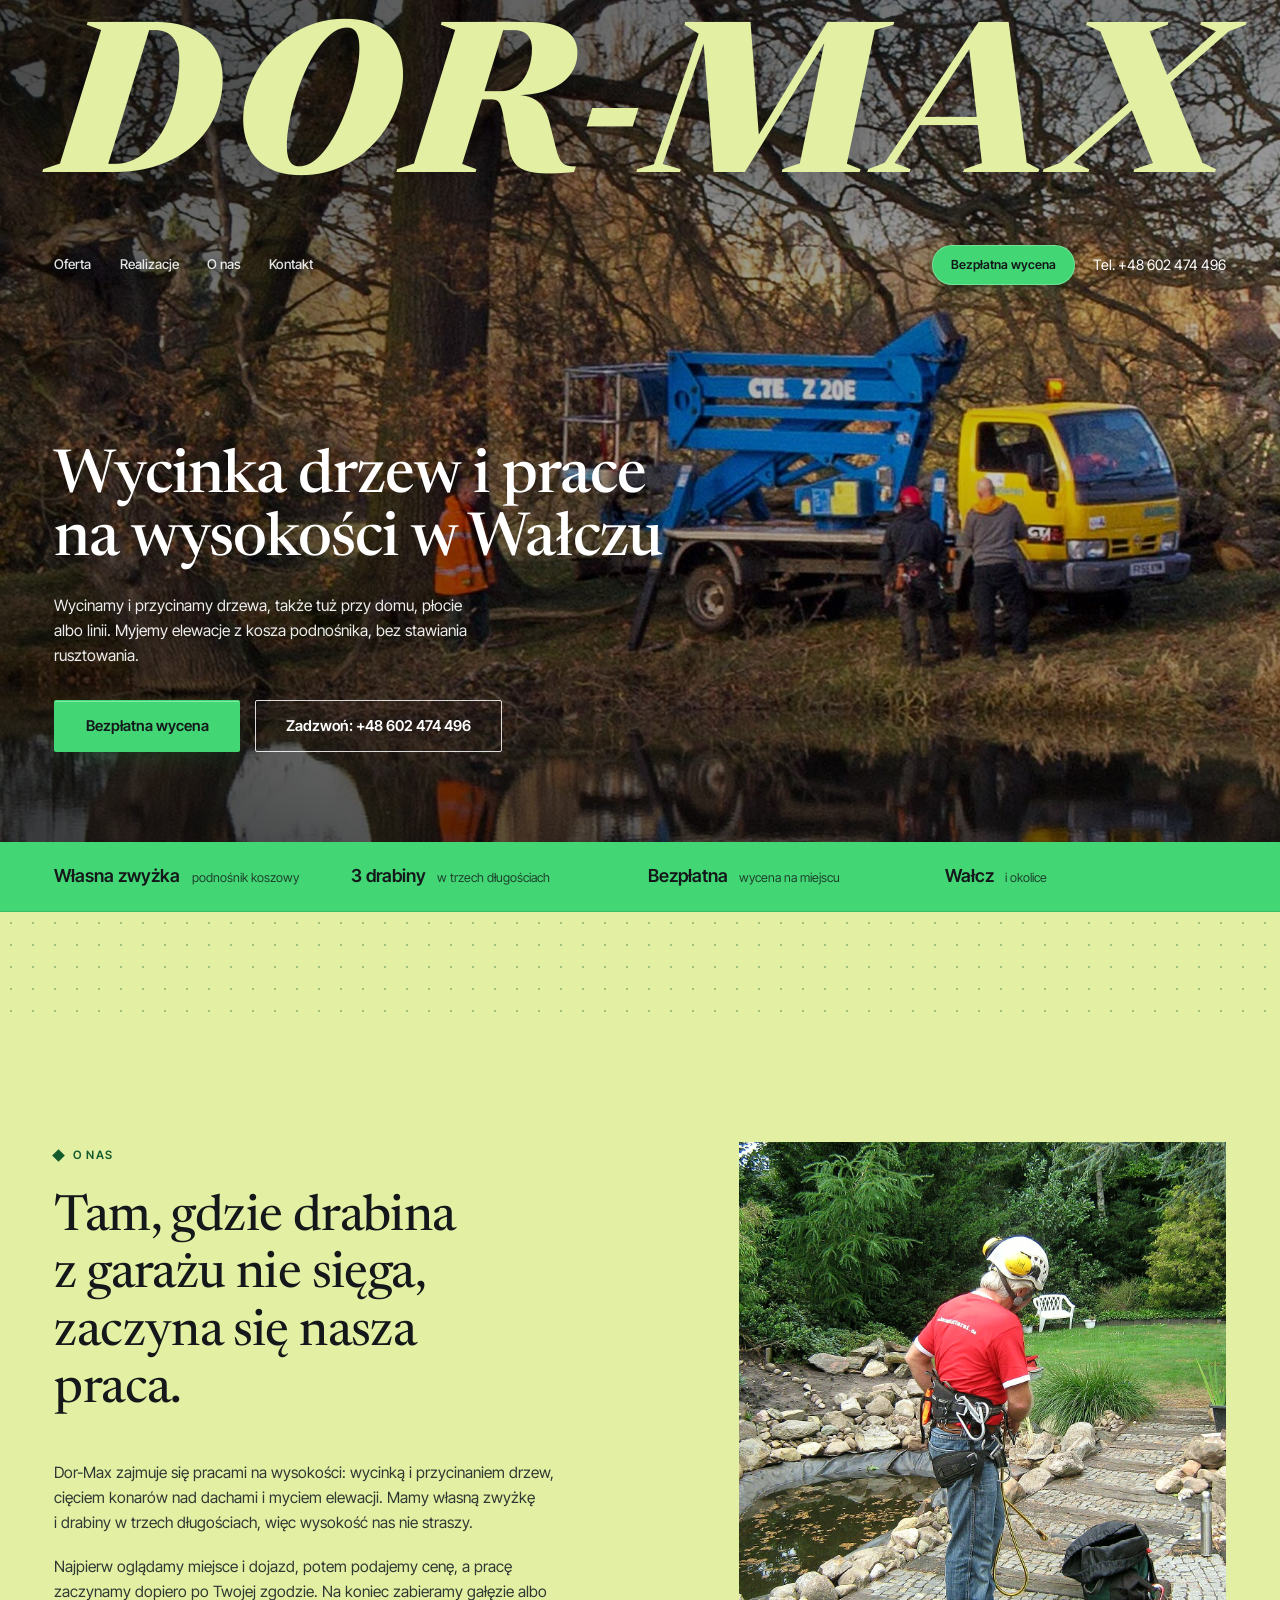
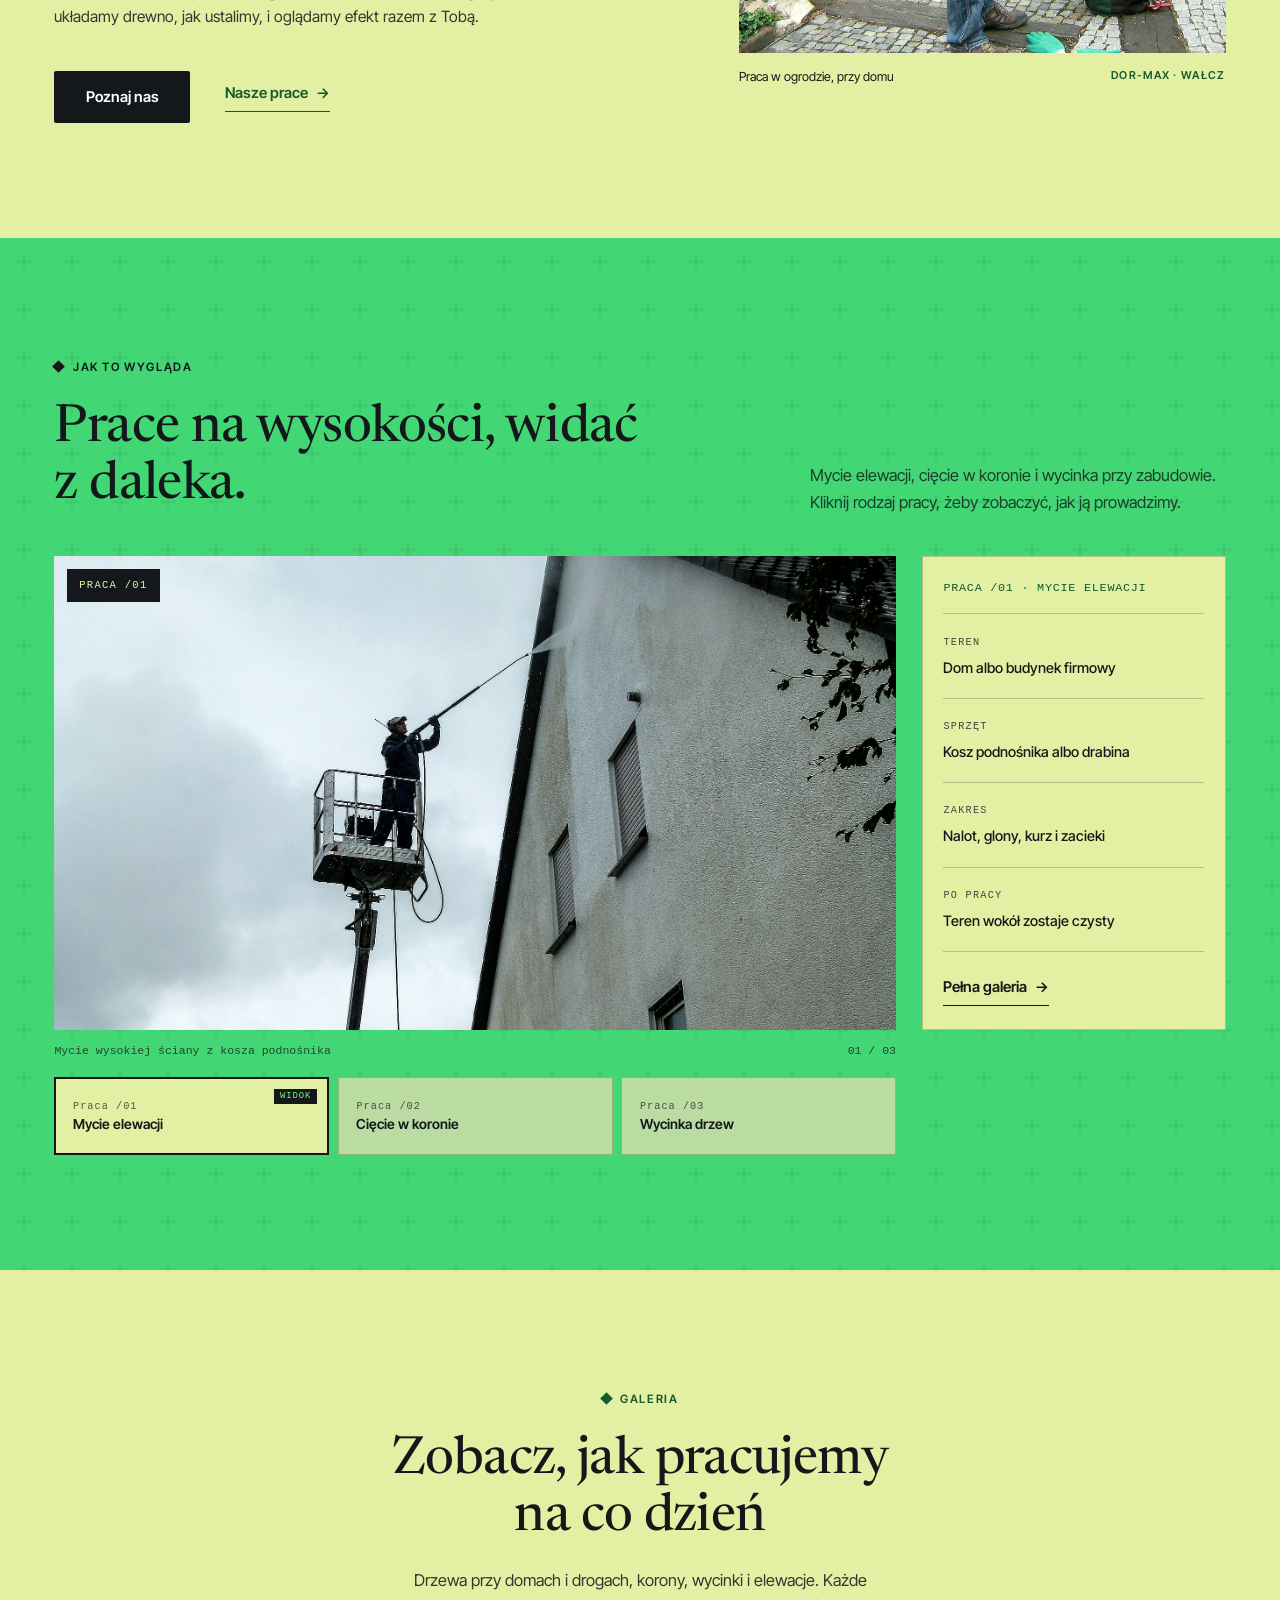
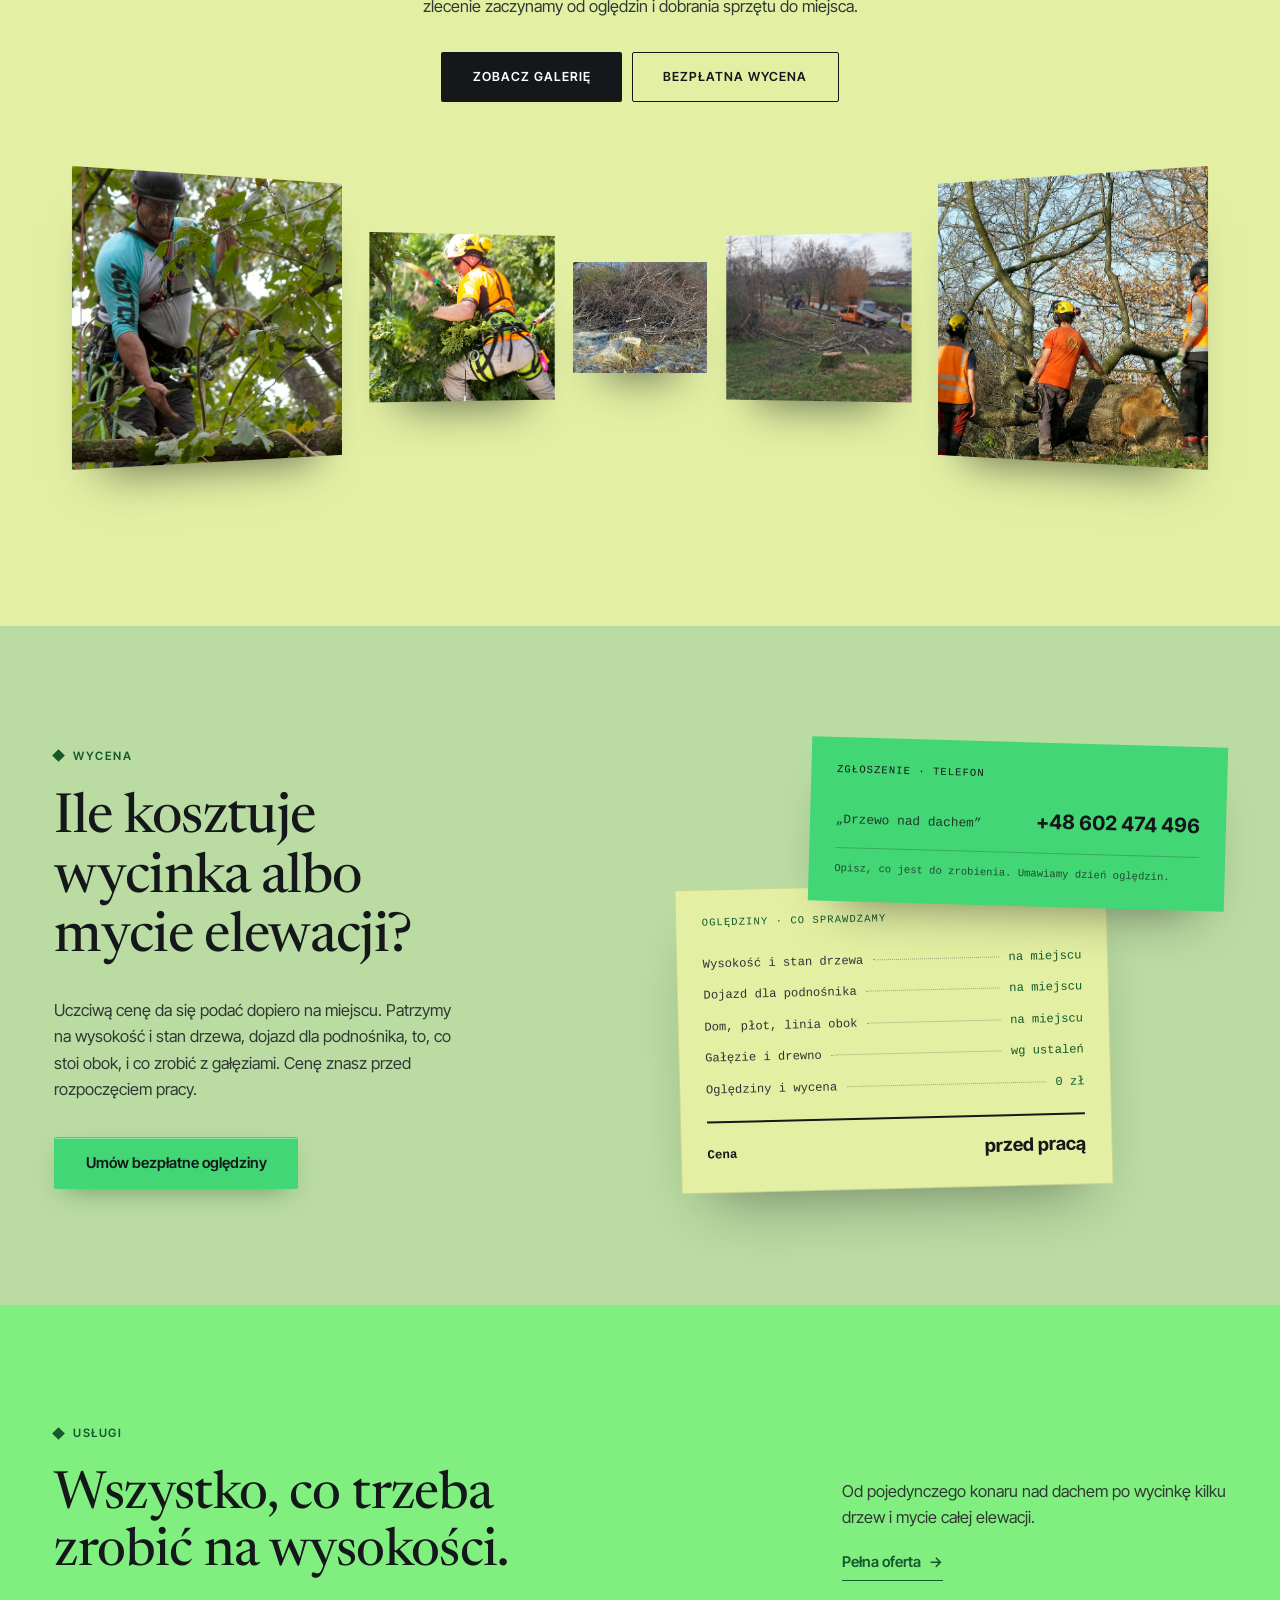
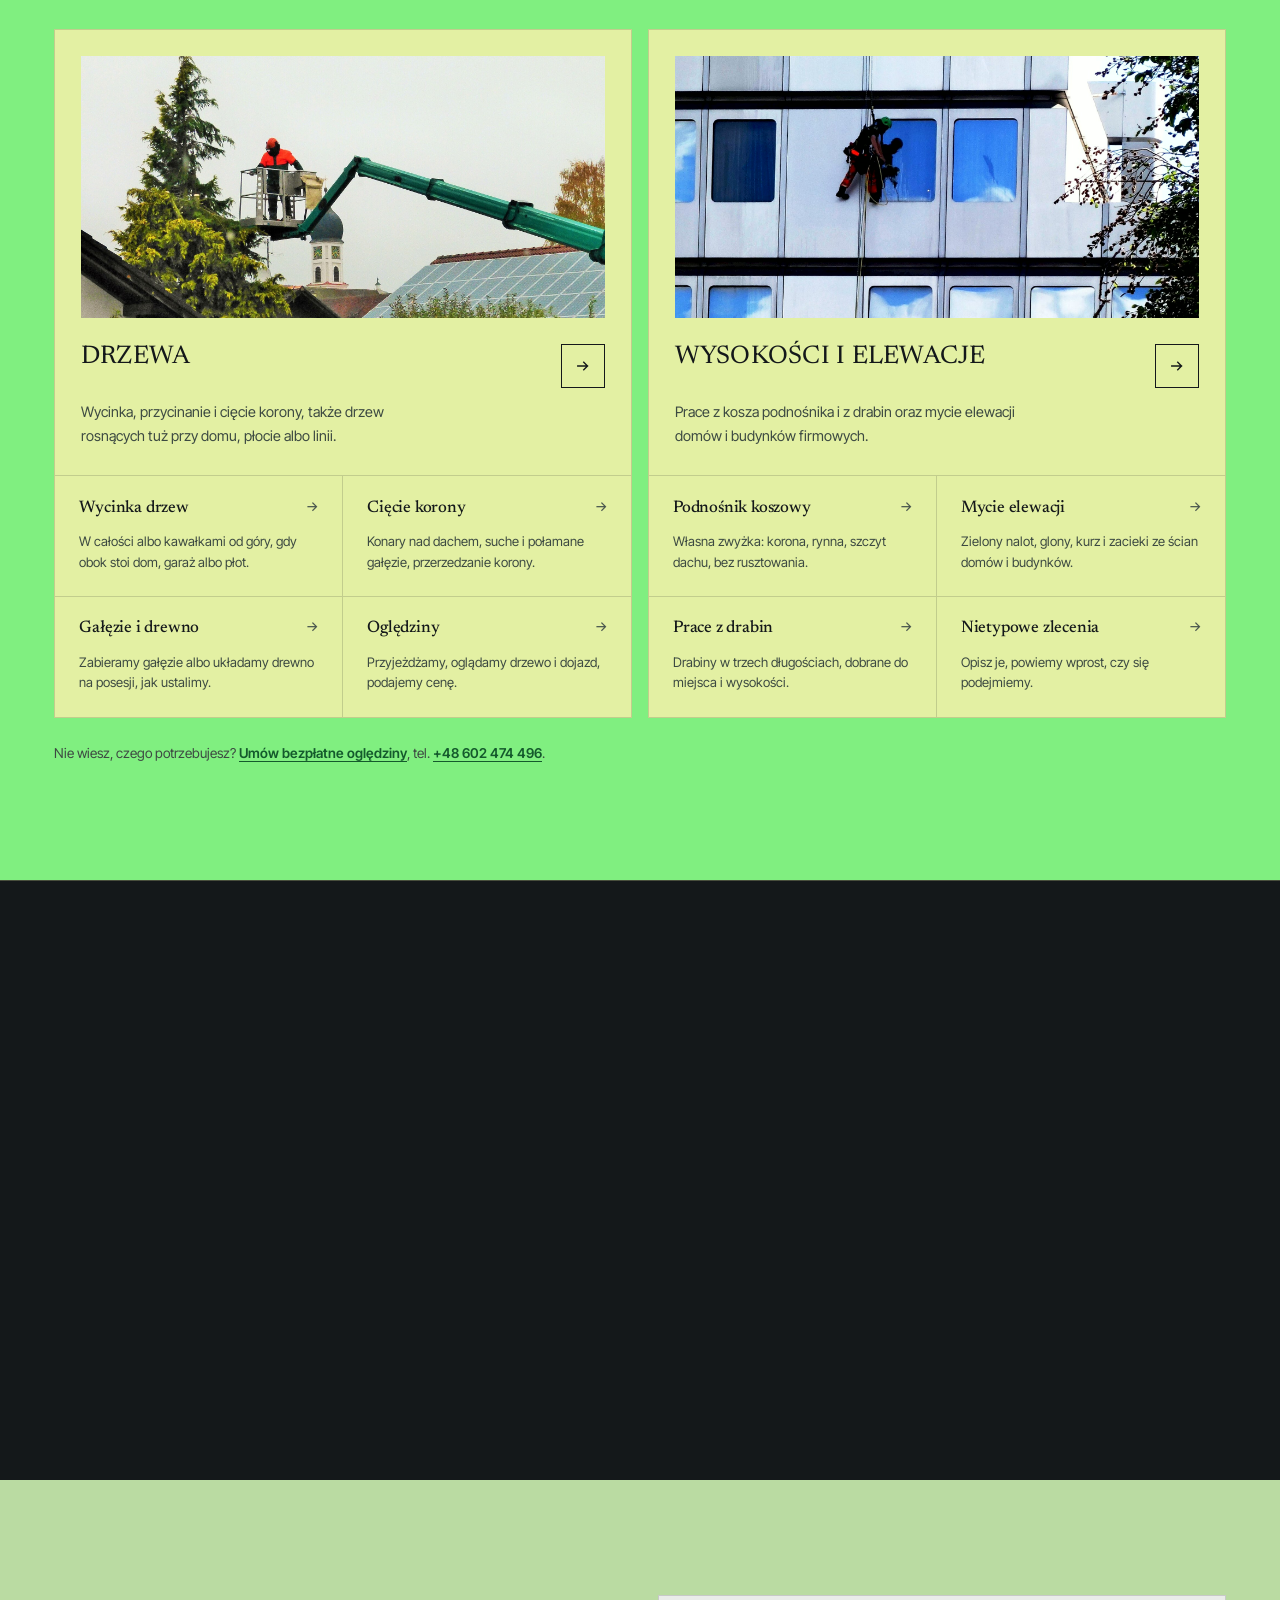
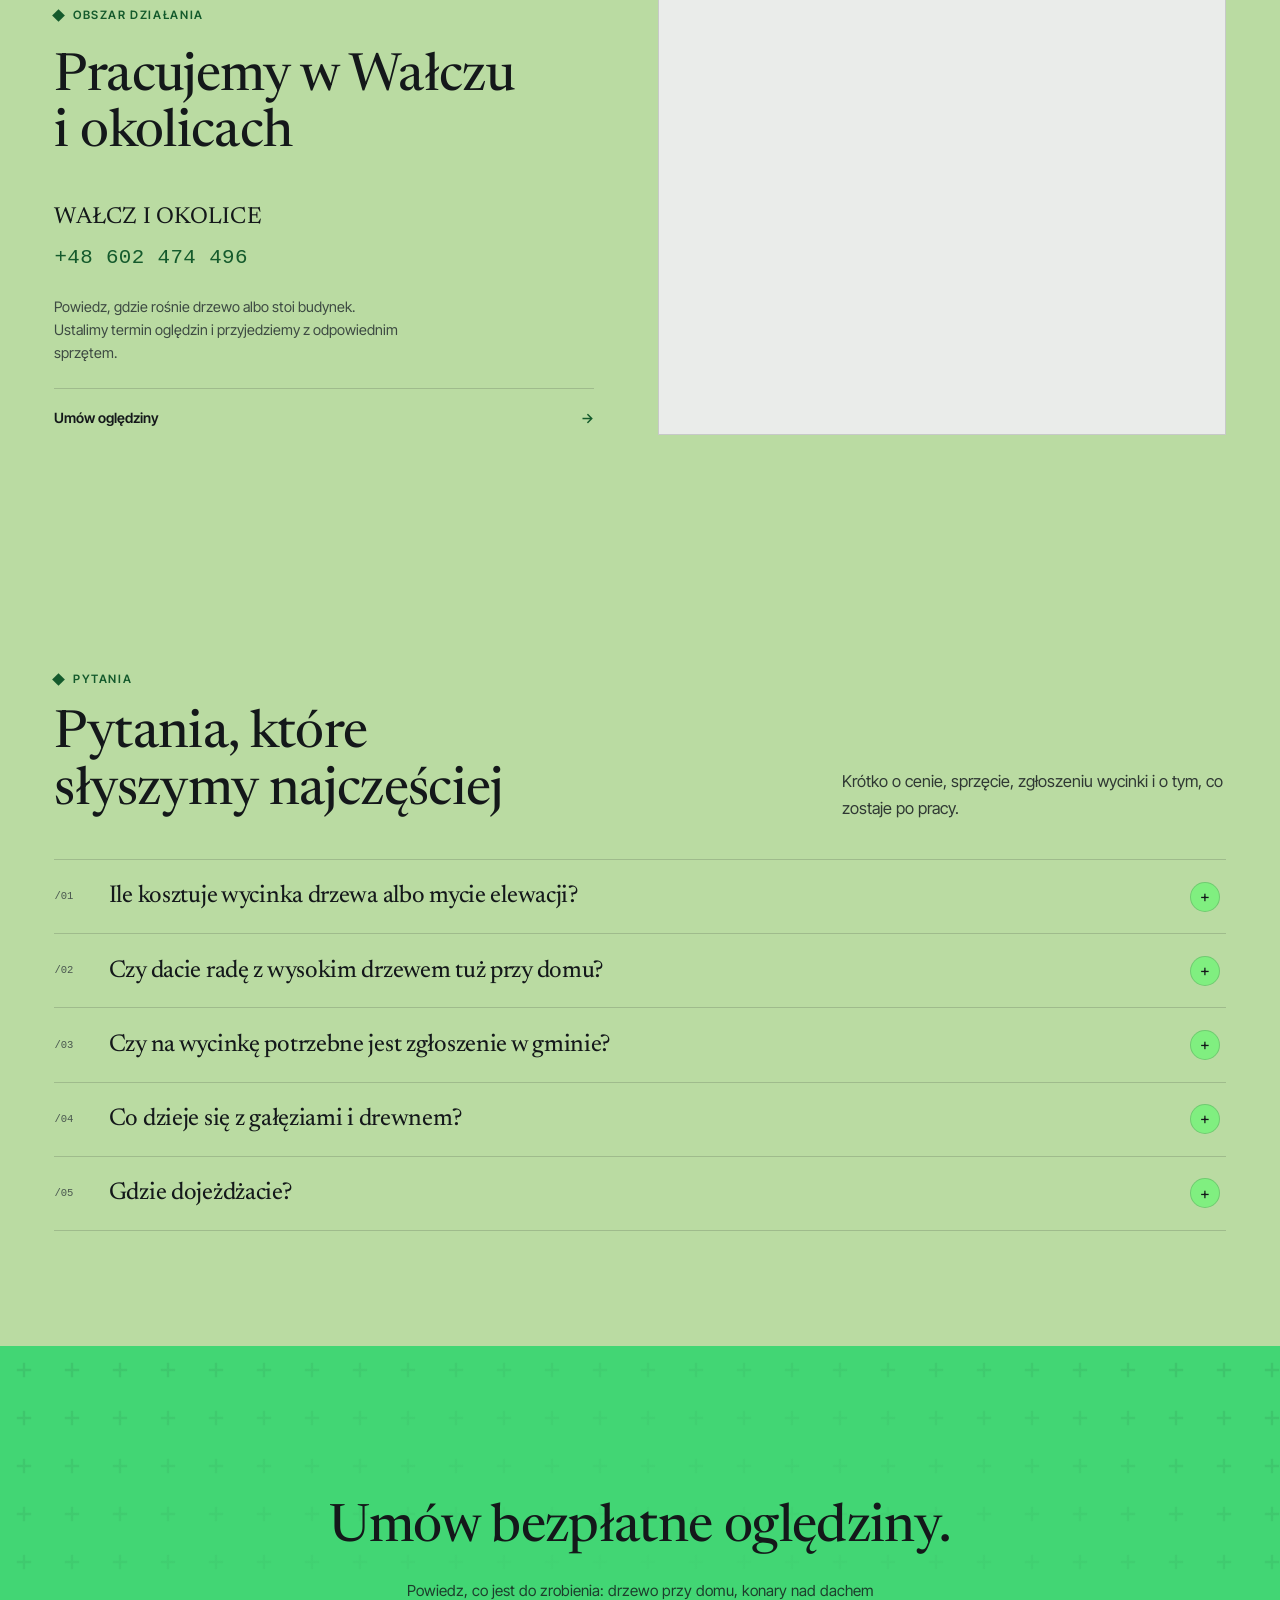
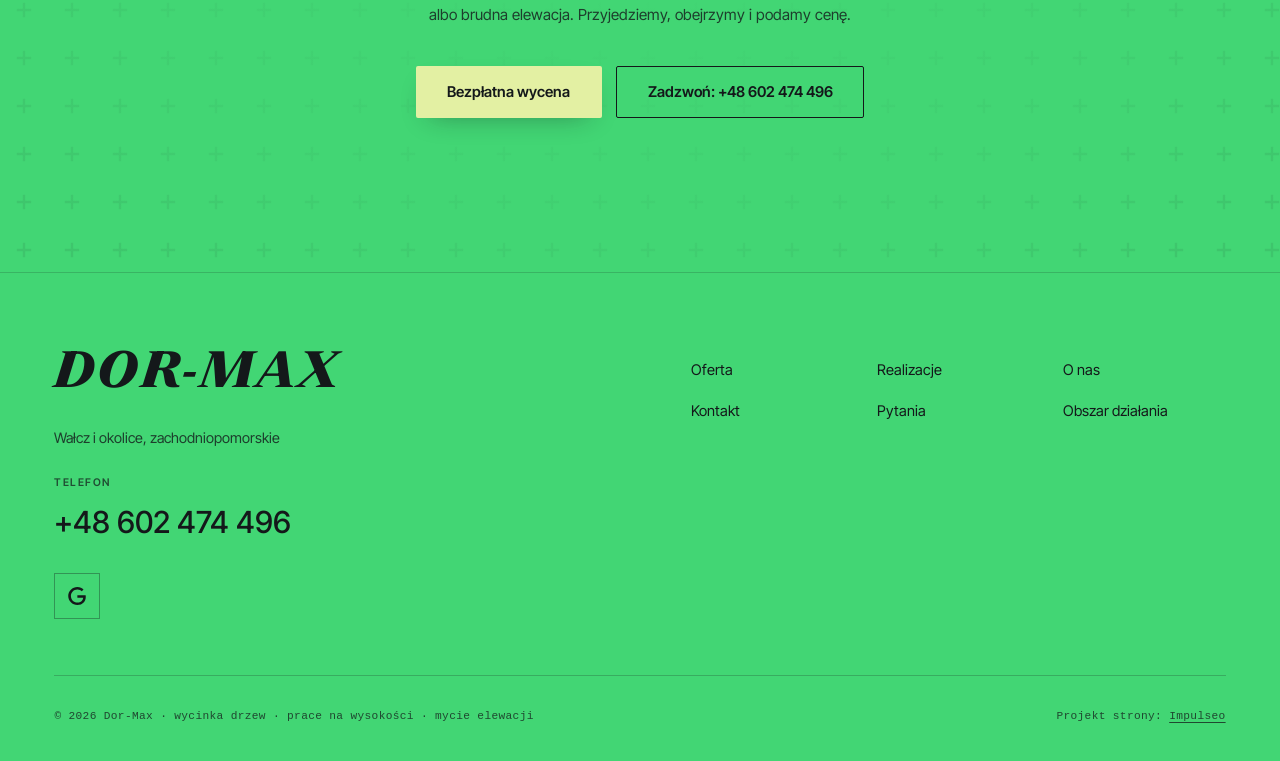
==== commit deba963b: "Kolory: paleta Pistachio dream na całej stronie (tła, pasy, stopka, przyciski); zdjęcia w hero bez k" ====
--- a/index.html
+++ b/index.html
@@ -23,7 +23,7 @@
 <link href="https://fonts.googleapis.com/css2?family=Inter+Tight:wght@400;500;600;700&family=Newsreader:ital,opsz,wght@0,6..72,400;0,6..72,450;0,6..72,500;1,6..72,700;1,6..72,800&display=swap" rel="stylesheet">
 <link rel="stylesheet" href="assets/styles.css?v=20261117">
 <meta name="nb-deploy" content="ebbd238b4041">
-<meta name="theme-color" content="#0e3a3e">
+<meta name="theme-color" content="#42D674">
 <script>document.documentElement.classList.add('js')</script>
 </head>
 <body class="is-home">
--- a/assets/styles.css
+++ b/assets/styles.css
@@ -1,13 +1,16 @@
 /* Dor-Max - styl „swell": wielki napis firmy na zdjęciu, kremowy papier, morski akcent,
    ciemne sekcje z etykietami w kroju maszynowym. */
 :root{
-  --paper:#fafaf7;--paper-2:#f4f3ef;--paper-3:#efede6;
-  --ink:#14181a;--ink-deep:#101619;--ink-panel:#151b1d;
-  --body:#3f4647;--slate:#5c6668;--slate-soft:#8c9394;
-  --hair:#e3e1dc;--rule-dark:#2f3739;
-  --teal:#1aa2a7;--teal-deep:#147f83;--teal-text:#11797d;--teal-light:#6fe3dd;
-  --cream:#f6f1e4;
-  --accent:var(--teal);--accent-d:var(--teal-deep);--accent-soft:#d9f1f1;
+  /* PALETA Pistachio dream: #80EF80 #E3F0A3 #BADBA2 #42D674 - dosłownie na tła, pasy, stopkę i przyciski */
+  --pis-lime:#80EF80;--pis-cream:#E3F0A3;--pis-sage:#BADBA2;--pis-green:#42D674;
+  --paper:var(--pis-cream);--paper-2:var(--pis-lime);--paper-3:var(--pis-sage);
+  --strip:var(--pis-green);
+  --ink:#14181a;--ink-deep:#14181a;--ink-panel:#151b1d;
+  --body:#2f3833;--slate:#3d4a42;--slate-soft:#4a574f;
+  --hair:rgba(20,24,26,.16);--rule-dark:rgba(20,24,26,.22);
+  --teal:#145a2c;--teal-deep:#0f4422;--teal-text:#145a2c;--teal-light:var(--pis-lime);
+  --cream:var(--pis-cream);
+  --accent:var(--pis-green);--accent-d:#145a2c;--accent-soft:var(--pis-sage);
   --f-display:"Newsreader",Georgia,"Times New Roman",serif;
   --f-sans:"Inter Tight",system-ui,-apple-system,"Segoe UI",Roboto,Arial,sans-serif;
   --f-mono:ui-monospace,SFMono-Regular,Menlo,Consolas,monospace;
@@ -29,24 +32,30 @@
 .sec{padding:var(--sec) 0}
 .sec-paper{background:var(--paper)}
 .sec-sunk{background:var(--paper-2)}
-.sec-white{background:#fff}
-.sec-dark{background:var(--ink-deep);color:#c9cfd0}
-.sec-dark h2,.sec-dark h3{color:#fff}
+.sec-white{background:var(--pis-sage)}
+.sec-dark{background:var(--strip);color:var(--ink)}
+.sec-dark h2,.sec-dark h3{color:var(--ink)}
 
 /* etykieta sekcji z małym znakiem */
 .eb{display:inline-flex;align-items:center;gap:.6rem;font-size:.72rem;font-weight:600;letter-spacing:.14em;text-transform:uppercase;color:var(--teal-text)}
 .eb::before{content:"";width:9px;height:9px;background:var(--teal);transform:rotate(45deg);flex:none}
-.sec-dark .eb{color:#e6eeee}
+.sec-dark .eb{color:var(--ink)}
+.sec-dark .eb::before{background:var(--ink)}
 .h2{font-size:clamp(2.15rem,4.1vw,3.45rem);max-width:17ch;margin-top:1.4rem}
 .lead{font-size:1.02rem;color:var(--body);max-width:52ch}
-.sec-dark .lead{color:#aab3b4}
+.sec-dark .lead{color:rgba(20,24,26,.8)}
 .mono{font-family:var(--f-mono);letter-spacing:.04em}
 
 /* przyciski */
 .btn{display:inline-flex;align-items:center;justify-content:center;gap:.55rem;min-height:52px;padding:.9rem 1.9rem;font-family:var(--f-sans);font-size:.93rem;font-weight:600;line-height:1.1;border:1.5px solid transparent;border-radius:2px;cursor:pointer;transition:transform .25s var(--ease),box-shadow .25s var(--ease),background .25s,color .25s,border-color .25s;white-space:nowrap}
 .btn:hover{transform:translateY(-2px)}
-.btn-teal{background:linear-gradient(135deg,#79e8e2 0%,#3cc6c6 55%,#22aeb4 100%);color:var(--ink);box-shadow:0 10px 28px -12px rgba(26,162,167,.75),inset 0 1px 0 rgba(255,255,255,.35)}
-.btn-teal:hover{box-shadow:0 16px 34px -12px rgba(26,162,167,.85),inset 0 1px 0 rgba(255,255,255,.35)}
+.btn-teal{background:var(--pis-green);color:var(--ink);box-shadow:0 10px 28px -12px rgba(20,90,44,.6),inset 0 1px 0 rgba(255,255,255,.35)}
+.btn-teal:hover{background:var(--pis-lime);box-shadow:0 16px 34px -12px rgba(20,90,44,.7),inset 0 1px 0 rgba(255,255,255,.35)}
+/* na zielonych pasach przycisk w pistacjowym kremie */
+.sec-dark .btn-teal,.cta .btn-teal,.c-card .btn-teal{background:var(--pis-cream);box-shadow:0 10px 28px -14px rgba(20,24,26,.45)}
+.sec-dark .btn-teal:hover,.cta .btn-teal:hover,.c-card .btn-teal:hover{background:#fff}
+.cta .btn-line-w,.sec-dark .btn-line-w{border-color:var(--ink);color:var(--ink)}
+.cta .btn-line-w:hover{box-shadow:0 14px 30px -14px rgba(20,24,26,.45)}
 .btn-line{border-color:currentColor;color:var(--ink);background:transparent}
 .btn-line:hover{box-shadow:0 14px 30px -14px rgba(20,24,26,.45)}
 .btn-line-w{border-color:rgba(255,255,255,.85);color:#fff;background:transparent}
@@ -55,28 +64,34 @@
 .btn-dark:hover{box-shadow:0 14px 30px -14px rgba(20,24,26,.6)}
 .lnk{display:inline-flex;align-items:center;gap:.5rem;color:var(--teal-text);font-weight:600;font-size:.93rem;padding-bottom:.35rem;border-bottom:1.5px solid currentColor;transition:gap .25s var(--ease)}
 .lnk:hover{gap:.8rem}
-.sec-dark .lnk{color:#fff;border-color:var(--teal)}
+.sec-dark .lnk{color:var(--ink);border-color:var(--ink)}
 .arr{display:inline-block;transition:transform .25s var(--ease)}
 .btn:hover .arr{transform:translateX(3px)}
 
 /* ===== pływający nagłówek (szkło) ===== */
 .fhead{position:fixed;top:clamp(.5rem,1.35vw,1rem);left:clamp(.5rem,1.35vw,1rem);right:clamp(.5rem,1.35vw,1rem);z-index:80;height:var(--nav-h);
-  background:linear-gradient(135deg,rgba(16,38,41,.86) 0%,rgba(7,23,26,.8) 58%,rgba(8,29,32,.84) 100%);
+  background:rgba(227,240,163,.93);
   backdrop-filter:blur(14px) saturate(140%);-webkit-backdrop-filter:blur(14px) saturate(140%);
-  border-radius:6px;box-shadow:0 1px 0 rgba(255,255,255,.12) inset,0 2px 8px rgba(4,23,25,.12),0 16px 40px rgba(4,23,25,.16);
+  border-radius:6px;box-shadow:0 0 0 1px rgba(20,24,26,.08) inset,0 2px 8px rgba(20,24,26,.10),0 16px 40px rgba(20,24,26,.14);
   transition:transform .5s var(--ease),opacity .4s var(--ease)}
 .fhead .in{height:100%;display:flex;align-items:center;justify-content:space-between;gap:1.5rem;padding:0 clamp(1rem,2vw,1.6rem)}
 .mark{font-family:var(--f-display);font-style:italic;font-weight:800;text-transform:uppercase;color:var(--cream);letter-spacing:.06em;line-height:1}
-.fhead .mark{font-size:1.55rem}
+.fhead .mark{font-size:1.55rem;color:var(--ink)}
+.fhead .nav-links a{color:var(--ink)}
+.fhead .nav-links a:hover,.fhead .nav-links a.active{color:var(--teal-text)}
+.fhead .nav-links a.active{box-shadow:0 1.5px 0 var(--teal-text)}
+.fhead .tel-txt{color:var(--ink);text-shadow:none}
+.fhead .tel-txt:hover{color:var(--teal-text)}
+.fhead .nav-toggle span{background:var(--ink)}
 .nav-links{display:flex;align-items:center;gap:clamp(1rem,2.2vw,2rem)}
 .nav-links a{font-size:.82rem;font-weight:500;color:rgba(255,255,255,.88);transition:color .2s}
 .nav-links a:hover,.nav-links a.active{color:#fff}
-.nav-links a.active{box-shadow:0 1.5px 0 var(--teal-light)}
+.nav-links a.active{box-shadow:0 1.5px 0 var(--pis-lime)}
 .nav-cta{display:flex;align-items:center;gap:1.1rem}
-.pill{display:inline-flex;align-items:center;min-height:40px;padding:.55rem 1.2rem;border-radius:999px;font-size:.78rem;font-weight:600;color:var(--ink)!important;background:linear-gradient(135deg,#79e8e2,#2fb9bd);box-shadow:0 0 0 1px rgba(255,255,255,.25) inset,0 6px 18px -8px rgba(26,162,167,.8);transition:filter .2s,transform .2s}
+.pill{display:inline-flex;align-items:center;min-height:40px;padding:.55rem 1.2rem;border-radius:999px;font-size:.78rem;font-weight:600;color:var(--ink)!important;background:var(--pis-green);box-shadow:0 0 0 1px rgba(255,255,255,.25) inset,0 6px 18px -8px rgba(20,90,44,.6);transition:filter .2s,transform .2s}
 .pill:hover{filter:brightness(1.06);transform:translateY(-1px)}
 .tel-txt{font-size:.9rem;font-weight:400;color:#fff;white-space:nowrap;text-shadow:0 1px 10px rgba(4,20,22,.75)}
-.tel-txt:hover{color:var(--teal-light)}
+.tel-txt:hover{color:var(--pis-lime)}
 .nav-toggle{display:none;width:44px;height:44px;border:0;background:transparent;cursor:pointer;flex-direction:column;align-items:center;justify-content:center;gap:5px;padding:0}
 .nav-toggle span{width:22px;height:2px;background:#fff;transition:transform .3s,opacity .3s}
 .nav-toggle[aria-expanded="true"] span:nth-child(1){transform:translateY(7px) rotate(45deg)}
@@ -88,29 +103,29 @@
 .is-home .fhead.show{transform:none;opacity:1}
 
 /* ===== HERO ===== */
-.hero{position:relative;min-height:min(calc(100svh - 58px),900px);color:#fff;overflow:hidden;background:#0e3a3e;display:flex;flex-direction:column}
+.hero{position:relative;min-height:min(calc(100svh - 58px),900px);color:#fff;overflow:hidden;background:#14181a;display:flex;flex-direction:column}
 .hero-img{position:absolute;inset:0;width:100%;height:100%;object-fit:cover;object-position:50% 58%}
 .hero::before{content:"";position:absolute;inset:0;z-index:1;
   background:
-   linear-gradient(180deg,rgba(13,74,80,.86) 0%,rgba(12,80,86,.74) 30%,rgba(12,70,76,.34) 54%,rgba(8,28,31,.62) 100%),
-   linear-gradient(90deg,rgba(8,40,44,.55) 0%,rgba(8,40,44,.12) 55%,rgba(8,40,44,0) 100%)}
+   linear-gradient(180deg,rgba(0,0,0,.5) 0%,rgba(0,0,0,.34) 30%,rgba(0,0,0,.14) 54%,rgba(0,0,0,.55) 100%),
+   linear-gradient(90deg,rgba(0,0,0,.45) 0%,rgba(0,0,0,.1) 55%,rgba(0,0,0,0) 100%)}
 .hero > *:not(.hero-img){position:relative;z-index:2}
-.hero-word{display:block;padding-top:clamp(1.4rem,2.6vw,2.6rem);text-align:center;font-size:clamp(3.6rem,16.4vw,15.5rem);line-height:.86;letter-spacing:.05em;white-space:nowrap;text-shadow:0 10px 40px rgba(4,30,33,.35);user-select:none}
+.hero-word{display:block;padding-top:clamp(1.4rem,2.6vw,2.6rem);text-align:center;font-size:clamp(3.6rem,16.4vw,15.5rem);line-height:.86;letter-spacing:.05em;white-space:nowrap;text-shadow:0 10px 40px rgba(0,0,0,.35);user-select:none}
 .hero-nav{display:flex;align-items:center;justify-content:space-between;gap:1.5rem;margin-top:clamp(1rem,2.4vw,2.2rem)}
 .hero-nav .nav-links a{font-size:.84rem;text-shadow:0 1px 10px rgba(4,20,22,.75)}
 .hero-body{padding-top:clamp(1.8rem,4vw,3.4rem);padding-bottom:clamp(3rem,7vw,6rem);margin-top:auto}
-.hero h1{color:#fff;font-weight:500;font-size:clamp(2.3rem,4.7vw,4.3rem);line-height:1.04;max-width:17ch;letter-spacing:-.015em;text-shadow:0 6px 30px rgba(4,30,33,.45)}
-.hero-lead{margin-top:1.3rem;max-width:46ch;font-size:clamp(.98rem,1.2vw,1.08rem);color:rgba(255,255,255,.92);text-shadow:0 2px 14px rgba(4,30,33,.5)}
+.hero h1{color:#fff;font-weight:500;font-size:clamp(2.3rem,4.7vw,4.3rem);line-height:1.04;max-width:17ch;letter-spacing:-.015em;text-shadow:0 6px 30px rgba(0,0,0,.45)}
+.hero-lead{margin-top:1.3rem;max-width:46ch;font-size:clamp(.98rem,1.2vw,1.08rem);color:rgba(255,255,255,.92);text-shadow:0 2px 14px rgba(0,0,0,.5)}
 .hero-cta{display:flex;flex-wrap:wrap;gap:.9rem;margin-top:2rem}
 
 /* pasek z faktami */
-.facts{background:var(--ink);color:#fff}
+.facts{background:var(--strip);color:var(--ink);border-bottom:1px solid rgba(20,24,26,.14)}
 .facts ul{display:grid;grid-template-columns:repeat(4,1fr);gap:1rem}
-.facts li{display:flex;align-items:baseline;gap:.7rem;padding:1.25rem 0;font-size:.78rem;color:#9aa3a4}
-.facts b{font-family:var(--f-sans);font-weight:600;font-size:1.12rem;color:#fff;white-space:nowrap}
+.facts li{display:flex;align-items:baseline;gap:.7rem;padding:1.25rem 0;font-size:.78rem;color:rgba(20,24,26,.78)}
+.facts b{font-family:var(--f-sans);font-weight:600;font-size:1.12rem;color:var(--ink);white-space:nowrap}
 
 /* kropki między sekcjami */
-.dots{height:clamp(5rem,9vw,7.5rem);background-color:#fff;background-image:radial-gradient(#cfd3d1 1.1px,transparent 1.2px);background-size:22px 22px}
+.dots{height:clamp(5rem,9vw,7.5rem);background-color:var(--pis-cream);background-image:radial-gradient(rgba(20,90,44,.32) 1.1px,transparent 1.2px);background-size:22px 22px}
 
 /* ===== O NAS ===== */
 .about{display:grid;grid-template-columns:1.1fr .9fr;gap:clamp(2.5rem,7vw,7rem);align-items:start}
@@ -125,29 +140,29 @@
 /* ===== PRACE (ciemna sekcja) ===== */
 .jobs{position:relative;overflow:hidden}
 .jobs::before,.cta::before{content:"";position:absolute;inset:0;opacity:.07;pointer-events:none;
-  background-image:url("data:image/svg+xml,%3Csvg xmlns='http://www.w3.org/2000/svg' width='48' height='48' viewBox='0 0 48 48'%3E%3Cpath d='M24 18v12M18 24h12' stroke='%2363d6d0' stroke-width='2.4' stroke-linecap='square'/%3E%3C/svg%3E");
+  background-image:url("data:image/svg+xml,%3Csvg xmlns='http://www.w3.org/2000/svg' width='48' height='48' viewBox='0 0 48 48'%3E%3Cpath d='M24 18v12M18 24h12' stroke='%2314181a' stroke-width='2.4' stroke-linecap='square'/%3E%3C/svg%3E");
   background-size:48px 48px}
 .jobs > *{position:relative}
 .jobs-head{display:grid;grid-template-columns:1fr minmax(0,26rem);gap:2rem;align-items:end;margin-bottom:2.6rem}
 .jobs-head .h2{max-width:20ch}
 .jobs-grid{display:grid;grid-template-columns:minmax(0,1fr) minmax(0,19rem);gap:clamp(1.2rem,2vw,1.6rem);align-items:start}
-.job-view{position:relative;aspect-ratio:16/9;overflow:hidden;background:#0b1113}
+.job-view{position:relative;aspect-ratio:16/9;overflow:hidden;background:var(--pis-sage)}
 .job-view img{width:100%;height:100%;object-fit:cover;transition:opacity .45s var(--ease)}
 .job-view img.fade{opacity:.15}
-.chip{position:absolute;top:.8rem;left:.8rem;font-family:var(--f-mono);font-size:.66rem;letter-spacing:.12em;text-transform:uppercase;background:#0f1517;color:#e8eeee;padding:.5rem .75rem}
-.job-cap{display:flex;justify-content:space-between;margin-top:.8rem;font-family:var(--f-mono);font-size:.72rem;color:#7f898a}
+.chip{position:absolute;top:.8rem;left:.8rem;font-family:var(--f-mono);font-size:.66rem;letter-spacing:.12em;text-transform:uppercase;background:var(--ink);color:var(--pis-cream);padding:.5rem .75rem}
+.job-cap{display:flex;justify-content:space-between;margin-top:.8rem;font-family:var(--f-mono);font-size:.72rem;color:rgba(20,24,26,.75)}
 .job-tabs{display:grid;grid-template-columns:repeat(3,1fr);gap:.55rem;margin-top:1rem}
-.job-tab{position:relative;text-align:left;cursor:pointer;background:#1a2124;border:1px solid var(--rule-dark);color:#fff;padding:1rem 1.1rem;min-height:78px;font-family:var(--f-sans);transition:border-color .25s,background .25s}
-.job-tab:hover{background:#1f282b}
-.job-tab .n{display:block;font-family:var(--f-mono);font-size:.64rem;letter-spacing:.1em;color:#8a9496}
+.job-tab{position:relative;text-align:left;cursor:pointer;background:var(--pis-sage);border:1px solid var(--rule-dark);color:var(--ink);padding:1rem 1.1rem;min-height:78px;font-family:var(--f-sans);transition:border-color .25s,background .25s}
+.job-tab:hover{background:var(--pis-cream)}
+.job-tab .n{display:block;font-family:var(--f-mono);font-size:.64rem;letter-spacing:.1em;color:rgba(20,24,26,.7)}
 .job-tab .t{display:block;margin-top:.25rem;font-size:.86rem;font-weight:600}
-.job-tab.on{border-color:var(--teal);box-shadow:0 0 0 1px var(--teal) inset}
-.job-tab.on::after{content:"WIDOK";position:absolute;top:.7rem;right:.7rem;font-family:var(--f-mono);font-size:.56rem;letter-spacing:.1em;background:var(--teal);color:var(--ink);padding:.15rem .35rem}
-.job-card{border:1px solid var(--rule-dark);padding:1.4rem 1.3rem;background:rgba(16,22,25,.85)}
-.job-card .ttl{font-family:var(--f-mono);font-size:.74rem;letter-spacing:.06em;color:var(--teal-light);text-transform:uppercase;line-height:1.5;padding-bottom:1rem;border-bottom:1px solid var(--rule-dark)}
+.job-tab.on{background:var(--pis-cream);border-color:var(--ink);box-shadow:0 0 0 1px var(--ink) inset}
+.job-tab.on::after{content:"WIDOK";position:absolute;top:.7rem;right:.7rem;font-family:var(--f-mono);font-size:.56rem;letter-spacing:.1em;background:var(--ink);color:var(--pis-lime);padding:.15rem .35rem}
+.job-card{border:1px solid var(--rule-dark);padding:1.4rem 1.3rem;background:var(--pis-cream)}
+.job-card .ttl{font-family:var(--f-mono);font-size:.74rem;letter-spacing:.06em;color:var(--teal-text);text-transform:uppercase;line-height:1.5;padding-bottom:1rem;border-bottom:1px solid var(--rule-dark)}
 .job-card dl{margin:0}
-.job-card dt{margin-top:1.2rem;font-family:var(--f-mono);font-size:.64rem;letter-spacing:.12em;text-transform:uppercase;color:#7f898a}
-.job-card dd{margin:.35rem 0 0;padding-bottom:1.2rem;border-bottom:1px solid var(--rule-dark);font-size:.9rem;font-weight:500;color:#fff}
+.job-card dt{margin-top:1.2rem;font-family:var(--f-mono);font-size:.64rem;letter-spacing:.12em;text-transform:uppercase;color:var(--slate)}
+.job-card dd{margin:.35rem 0 0;padding-bottom:1.2rem;border-bottom:1px solid var(--rule-dark);font-size:.9rem;font-weight:500;color:var(--ink)}
 .job-card .lnk{margin-top:1.5rem}
 
 /* ===== łuk zdjęć ===== */
@@ -174,18 +189,18 @@
 .quote .lead{margin-top:1.8rem;max-width:46ch}
 .quote .btn{margin-top:2.2rem}
 .cards{position:relative;min-height:28rem}
-.card-dark{position:absolute;top:0;right:0;width:min(100%,26rem);background:var(--ink);color:#fff;padding:1.5rem 1.6rem;transform:rotate(1.6deg);box-shadow:0 30px 50px -30px rgba(0,0,0,.6);z-index:2}
-.card-dark .k{font-family:var(--f-mono);font-size:.66rem;letter-spacing:.1em;color:var(--teal-light);text-transform:uppercase}
-.card-dark .q{display:flex;justify-content:space-between;align-items:baseline;gap:1rem;margin-top:1.4rem;padding-bottom:.9rem;border-bottom:1px solid #2b3335}
-.card-dark .q span{font-family:var(--f-mono);font-size:.8rem;color:#c3caca}
+.card-dark{position:absolute;top:0;right:0;width:min(100%,26rem);background:var(--strip);color:var(--ink);padding:1.5rem 1.6rem;transform:rotate(1.6deg);box-shadow:0 30px 50px -30px rgba(20,24,26,.55);z-index:2}
+.card-dark .k{font-family:var(--f-mono);font-size:.66rem;letter-spacing:.1em;color:var(--ink);text-transform:uppercase}
+.card-dark .q{display:flex;justify-content:space-between;align-items:baseline;gap:1rem;margin-top:1.4rem;padding-bottom:.9rem;border-bottom:1px solid rgba(20,24,26,.22)}
+.card-dark .q span{font-family:var(--f-mono);font-size:.8rem;color:rgba(20,24,26,.82)}
 .card-dark .q b{font-size:1.25rem;font-weight:700;white-space:nowrap}
-.card-dark small{display:block;margin-top:.8rem;font-family:var(--f-mono);font-size:.66rem;color:#7f898a}
-.card-paper{position:absolute;left:0;bottom:0;width:min(100%,27rem);background:var(--cream);padding:1.5rem 1.6rem 1.6rem;transform:rotate(-1.4deg);box-shadow:0 34px 60px -30px rgba(20,24,26,.45);border:1px solid #e6dfcd}
+.card-dark small{display:block;margin-top:.8rem;font-family:var(--f-mono);font-size:.66rem;color:rgba(20,24,26,.72)}
+.card-paper{position:absolute;left:0;bottom:0;width:min(100%,27rem);background:var(--cream);padding:1.5rem 1.6rem 1.6rem;transform:rotate(-1.4deg);box-shadow:0 34px 60px -30px rgba(20,24,26,.45);border:1px solid rgba(20,24,26,.12)}
 .card-paper .k{font-family:var(--f-mono);font-size:.66rem;letter-spacing:.1em;color:var(--teal-text);text-transform:uppercase}
 .card-paper ul{margin-top:1.1rem}
 .card-paper li{display:flex;gap:.6rem;align-items:baseline;font-family:var(--f-mono);font-size:.76rem;color:#2c3335;padding:.38rem 0}
 .card-paper li span:first-child{white-space:nowrap}
-.card-paper li i{flex:1;border-bottom:1px dotted #b9b2a0;transform:translateY(-3px)}
+.card-paper li i{flex:1;border-bottom:1px dotted rgba(20,24,26,.35);transform:translateY(-3px)}
 .card-paper li span:last-child{white-space:nowrap;color:var(--teal-text)}
 .card-paper .sum{display:flex;justify-content:space-between;align-items:baseline;margin-top:.9rem;padding-top:.9rem;border-top:2px solid var(--ink);font-family:var(--f-mono);font-size:.78rem;font-weight:700;color:var(--ink)}
 .card-paper .sum b{font-family:var(--f-sans);font-size:1.15rem}
@@ -196,7 +211,7 @@
 .svc-head .h2{max-width:15ch}
 .svc-head .lead{margin-bottom:1.2rem}
 .svc-two{display:grid;grid-template-columns:1fr 1fr;gap:1rem}
-.svc{background:#fff;border:1px solid var(--hair);display:flex;flex-direction:column;transition:transform .25s var(--ease),box-shadow .25s var(--ease)}
+.svc{background:var(--pis-cream);border:1px solid var(--hair);display:flex;flex-direction:column;transition:transform .25s var(--ease),box-shadow .25s var(--ease)}
 .svc:hover{transform:translateY(-2px);box-shadow:0 18px 36px -24px rgba(20,24,26,.35)}
 .svc-top{padding:clamp(1.2rem,2vw,1.6rem) clamp(1.2rem,2vw,1.6rem) 1.8rem}
 .svc-top img{width:100%;aspect-ratio:2/1;object-fit:cover}
@@ -209,7 +224,7 @@
 .svc-sub a{display:block;padding:1.4rem clamp(1.1rem,2vw,1.5rem) 1.5rem;border-bottom:1px solid var(--hair);transition:background .25s}
 .svc-sub a:nth-child(odd){border-right:1px solid var(--hair)}
 .svc-sub a:nth-last-child(-n+2){border-bottom:0}
-.svc-sub a:hover{background:var(--paper)}
+.svc-sub a:hover{background:var(--pis-sage)}
 .svc-sub h4{display:flex;justify-content:space-between;gap:.8rem;font-size:1.05rem;font-weight:500}
 .svc-sub h4 span{font-family:var(--f-sans);font-size:.85rem;color:var(--slate-soft)}
 .svc-sub p{margin-top:.9rem;font-size:.82rem;color:var(--slate);line-height:1.55}
@@ -250,57 +265,57 @@
 .faq summary::-webkit-details-marker{display:none}
 .faq summary .n{font-family:var(--f-mono);font-size:.66rem;color:var(--slate-soft)}
 .faq summary h3{font-size:clamp(1.15rem,1.9vw,1.55rem);font-weight:450}
-.faq summary .pl{display:grid;place-items:center;width:30px;height:30px;border-radius:50%;border:1px solid var(--hair);background:#f3faf9;color:var(--teal-text);font-size:1rem;transition:transform .3s var(--ease)}
+.faq summary .pl{display:grid;place-items:center;width:30px;height:30px;border-radius:50%;border:1px solid var(--hair);background:var(--pis-lime);color:var(--ink);font-size:1rem;transition:transform .3s var(--ease)}
 .faq details[open] .pl{transform:rotate(45deg)}
 .faq .a{padding:0 2.6rem 1.6rem 3.4rem;max-width:72ch;font-size:.95rem;color:var(--body)}
 
 /* ===== CTA ===== */
-.cta{position:relative;overflow:hidden;background:#0f2326;color:#fff;text-align:center;padding:clamp(6rem,12vw,10rem) 0}
-.cta::before{opacity:.13}
-.cta::after{content:"";position:absolute;inset:0;background:radial-gradient(60% 70% at 50% 50%,rgba(15,35,38,.92) 0%,rgba(15,35,38,.55) 60%,rgba(15,35,38,0) 100%);pointer-events:none}
+.cta{position:relative;overflow:hidden;background:var(--strip);color:var(--ink);text-align:center;padding:clamp(6rem,12vw,10rem) 0}
+.cta::before{opacity:.09}
+.cta::after{content:"";position:absolute;inset:0;background:radial-gradient(60% 70% at 50% 50%,rgba(66,214,116,.95) 0%,rgba(66,214,116,.6) 60%,rgba(66,214,116,0) 100%);pointer-events:none}
 .cta .wrap{position:relative;z-index:1}
-.cta h2{color:#fff;font-size:clamp(2.1rem,4.2vw,3.3rem);font-weight:450}
-.cta p{margin:1.4rem auto 0;max-width:52ch;color:#a9b4b5;font-size:.95rem}
+.cta h2{color:var(--ink);font-size:clamp(2.1rem,4.2vw,3.3rem);font-weight:450}
+.cta p{margin:1.4rem auto 0;max-width:52ch;color:rgba(20,24,26,.8);font-size:.95rem}
 .cta-act{display:flex;justify-content:center;flex-wrap:wrap;gap:.9rem;margin-top:2.4rem}
 
 /* ===== stopka ===== */
-footer{background:#14181a;color:#9aa3a4;padding:clamp(3.5rem,6vw,5rem) 0 2.2rem;font-size:.9rem}
+footer{background:var(--strip);color:rgba(20,24,26,.8);border-top:1px solid rgba(20,24,26,.18);padding:clamp(3.5rem,6vw,5rem) 0 2.2rem;font-size:.9rem}
 .f-top{display:grid;grid-template-columns:1.1fr 1fr;gap:3rem}
 .f-brand{display:flex;align-items:center;gap:.9rem}
-.f-brand .mark{font-size:clamp(2.4rem,4vw,3.3rem)}
+.f-brand .mark{font-size:clamp(2.4rem,4vw,3.3rem);color:var(--ink)}
 .f-addr{margin-top:1.6rem}
-.f-lbl{margin-top:1.6rem;font-size:.66rem;font-weight:600;letter-spacing:.14em;text-transform:uppercase;color:#7f898a}
-.f-tel{display:inline-block;margin-top:.4rem;font-size:clamp(1.5rem,2.4vw,1.9rem);font-weight:500;color:#fff}
-.f-tel:hover{color:var(--teal-light)}
+.f-lbl{margin-top:1.6rem;font-size:.66rem;font-weight:600;letter-spacing:.14em;text-transform:uppercase;color:rgba(20,24,26,.72)}
+.f-tel{display:inline-block;margin-top:.4rem;font-size:clamp(1.5rem,2.4vw,1.9rem);font-weight:500;color:var(--ink)}
+.f-tel:hover{color:var(--teal-text)}
 .f-soc{display:flex;gap:.7rem;margin-top:1.6rem}
-.f-soc a{display:grid;place-items:center;width:46px;height:46px;border:1px solid #3a4245;color:#fff;transition:border-color .2s,color .2s}
-.f-soc a:hover{border-color:var(--teal);color:var(--teal-light)}
+.f-soc a{display:grid;place-items:center;width:46px;height:46px;border:1px solid rgba(20,24,26,.35);color:var(--ink);transition:border-color .2s,color .2s,background .2s}
+.f-soc a:hover{border-color:var(--ink);background:var(--ink);color:var(--pis-lime)}
 .f-soc svg{width:18px;height:18px}
 .f-nav{display:grid;grid-template-columns:repeat(3,1fr);gap:1.1rem 1.5rem;align-content:start;padding-top:.6rem}
-.f-nav a{color:#fff;font-size:.92rem}
-.f-nav a:hover{color:var(--teal-light)}
-.f-bot{display:flex;justify-content:space-between;flex-wrap:wrap;gap:1rem;margin-top:3.5rem;padding-top:2rem;border-top:1px solid #2b3335;font-family:var(--f-mono);font-size:.7rem;letter-spacing:.03em;color:#7f898a}
+.f-nav a{color:var(--ink);font-size:.92rem}
+.f-nav a:hover{color:var(--teal-text)}
+.f-bot{display:flex;justify-content:space-between;flex-wrap:wrap;gap:1rem;margin-top:3.5rem;padding-top:2rem;border-top:1px solid rgba(20,24,26,.22);font-family:var(--f-mono);font-size:.7rem;letter-spacing:.03em;color:rgba(20,24,26,.75)}
 .f-bot a{text-decoration:underline;text-underline-offset:3px}
 
 /* ===== podstrony ===== */
-.pagehead{position:relative;min-height:clamp(420px,62vh,620px);min-height:clamp(420px,62svh,620px);display:flex;align-items:flex-end;color:#fff;overflow:hidden;background:#0e3a3e}
+.pagehead{position:relative;min-height:clamp(420px,62vh,620px);min-height:clamp(420px,62svh,620px);display:flex;align-items:flex-end;color:#fff;overflow:hidden;background:#14181a}
 .pagehead > img{position:absolute;inset:0;width:100%;height:100%;object-fit:cover}
-.pagehead::before{content:"";position:absolute;inset:0;z-index:1;background:linear-gradient(180deg,rgba(13,74,80,.74) 0%,rgba(12,66,72,.62) 45%,rgba(8,28,31,.82) 100%)}
+.pagehead::before{content:"";position:absolute;inset:0;z-index:1;background:linear-gradient(180deg,rgba(0,0,0,.42) 0%,rgba(0,0,0,.3) 45%,rgba(0,0,0,.66) 100%)}
 .pagehead .wrap{position:relative;z-index:2;padding-top:7.5rem;padding-bottom:clamp(2.8rem,6vw,4.6rem)}
 .pagehead .eb{color:#fff;text-shadow:0 1px 12px rgba(0,0,0,.75)}
-.pagehead .eb::before{background:var(--teal-light)}
-.pagehead h1{margin-top:1.1rem;color:#fff;font-weight:500;font-size:clamp(2.6rem,5.4vw,4.6rem);max-width:16ch;text-shadow:0 6px 30px rgba(4,30,33,.45)}
-.pagehead p{margin-top:1.1rem;max-width:56ch;color:rgba(255,255,255,.92);text-shadow:0 2px 14px rgba(4,30,33,.5)}
+.pagehead .eb::before{background:var(--pis-lime)}
+.pagehead h1{margin-top:1.1rem;color:#fff;font-weight:500;font-size:clamp(2.6rem,5.4vw,4.6rem);max-width:16ch;text-shadow:0 6px 30px rgba(0,0,0,.45)}
+.pagehead p{margin-top:1.1rem;max-width:56ch;color:rgba(255,255,255,.92);text-shadow:0 2px 14px rgba(0,0,0,.5)}
 
 .svc-grid{display:grid;grid-template-columns:repeat(2,1fr);gap:1rem}
-.svc-card{background:#fff;border:1px solid var(--hair);padding:clamp(1.2rem,2vw,1.6rem) clamp(1.2rem,2vw,1.6rem) 1.9rem}
+.svc-card{background:var(--pis-cream);border:1px solid var(--hair);padding:clamp(1.2rem,2vw,1.6rem) clamp(1.2rem,2vw,1.6rem) 1.9rem}
 .svc-card img{width:100%;aspect-ratio:16/9;object-fit:cover}
 .svc-card .n{display:block;margin-top:1.4rem;font-family:var(--f-mono);font-size:.68rem;color:var(--teal-text)}
 .svc-card .svc-tt{margin-top:.4rem}
 .svc-card p{margin-top:.8rem;font-size:.92rem;color:var(--slate);max-width:52ch}
 
 .masonry{columns:3 300px;column-gap:1rem}
-.masonry figure{break-inside:avoid;margin:0 0 1rem;position:relative;overflow:hidden;background:#e9e7e0}
+.masonry figure{break-inside:avoid;margin:0 0 1rem;position:relative;overflow:hidden;background:var(--pis-sage)}
 .masonry img{width:100%;height:auto;transition:transform .8s var(--ease)}
 .masonry figure:hover img{transform:scale(1.03)}
 .masonry figcaption{position:absolute;left:.7rem;bottom:.7rem;font-family:var(--f-mono);font-size:.64rem;letter-spacing:.1em;text-transform:uppercase;background:#111719;color:#f1f5f5;padding:.45rem .7rem}
@@ -311,10 +326,10 @@
 .split .about-txt{margin-top:1.8rem}
 
 .contact{display:grid;grid-template-columns:1fr 1.1fr;gap:clamp(2rem,5vw,5rem);align-items:start}
-.c-card{background:var(--ink);color:#c9cfd0;padding:clamp(1.8rem,3vw,2.6rem)}
-.c-card h2{color:#fff;font-size:clamp(1.9rem,3vw,2.5rem)}
+.c-card{background:var(--strip);color:var(--ink);padding:clamp(1.8rem,3vw,2.6rem)}
+.c-card h2{color:var(--ink);font-size:clamp(1.9rem,3vw,2.5rem)}
 .c-card .f-lbl{margin-top:2rem}
-.c-card .f-tel{font-size:clamp(1.7rem,3vw,2.3rem)}
+.c-card .f-tel{font-size:clamp(1.7rem,3vw,2.3rem);color:var(--ink)}
 .c-card p{margin-top:1rem;font-size:.92rem}
 .c-card .btn{margin-top:2rem;width:100%}
 .c-list{margin-top:2.2rem;border-top:1px solid var(--hair)}
@@ -347,7 +362,7 @@
 .demo-wazne{position:fixed;top:calc(var(--nav-h) + 30px);right:18px;z-index:95;display:inline-flex;align-items:center;gap:.45em;background:rgba(21,25,28,.82);color:#fff;font-size:.72rem;font-weight:600;letter-spacing:.01em;padding:.42em .8em .42em .62em;border-radius:999px;backdrop-filter:saturate(140%) blur(8px);border:1px solid rgba(255,255,255,.14);box-shadow:0 10px 24px -14px rgba(0,0,0,.6);pointer-events:none;opacity:0;transform:translateY(-10px);transition:opacity .7s var(--ease),transform .7s var(--ease)}
 .demo-wazne.is-on{opacity:1;transform:none}
 .demo-wazne .dw-ico{flex:none;opacity:.85}
-.demo-wazne b{font-weight:700;font-variant-numeric:tabular-nums;color:#9ff0ea}
+.demo-wazne b{font-weight:700;font-variant-numeric:tabular-nums;color:var(--pis-lime)}
 .demo-wazne .dw-zeg{font-variant-numeric:tabular-nums;opacity:.72;margin-left:.15em}
 .demo-wazne.is-pilne{background:rgba(150,32,28,.9)}
 
@@ -372,9 +387,9 @@
   .hero-body{padding-top:clamp(5rem,26vw,9rem)}
   .nav-toggle{display:flex}
   .fhead .nav-cta .pill{display:none}
-  .fhead .nav-links{position:fixed;top:calc(var(--nav-h) + 1.1rem);left:.5rem;right:.5rem;flex-direction:column;align-items:stretch;gap:0;padding:.6rem 1.2rem 1.2rem;background:rgba(10,24,27,.97);border-radius:6px;box-shadow:0 20px 40px rgba(0,0,0,.35);transform:translateY(-12px);opacity:0;pointer-events:none;transition:transform .35s var(--ease),opacity .3s}
+  .fhead .nav-links{position:fixed;top:calc(var(--nav-h) + 1.1rem);left:.5rem;right:.5rem;flex-direction:column;align-items:stretch;gap:0;padding:.6rem 1.2rem 1.2rem;background:rgba(227,240,163,.98);border-radius:6px;box-shadow:0 20px 40px rgba(0,0,0,.35);transform:translateY(-12px);opacity:0;pointer-events:none;transition:transform .35s var(--ease),opacity .3s}
   .fhead .nav-links.open{transform:none;opacity:1;pointer-events:auto}
-  .fhead .nav-links a{padding:1rem 0;border-bottom:1px solid rgba(255,255,255,.08);font-size:1rem}
+  .fhead .nav-links a{padding:1rem 0;border-bottom:1px solid rgba(20,24,26,.1);font-size:1rem}
   .fhead .nav-links .m-only{display:inline-flex;justify-content:center;margin-top:1rem;border-bottom:0}
   .about,.quote,.why,.area,.split,.contact{grid-template-columns:1fr}
   .jobs-head,.svc-head,.faq-head{grid-template-columns:1fr}
@@ -385,11 +400,11 @@
   .arc figure{width:72vw!important;transform:none!important;scroll-snap-align:center}
   .arc figure img{aspect-ratio:4/3!important}
   .why-fig{min-height:20rem}
-  .sticky-call{display:grid;grid-template-columns:1fr 1fr;position:fixed;left:0;right:0;bottom:0;z-index:90;padding-bottom:env(safe-area-inset-bottom);background:var(--ink);transition:transform .35s var(--ease),opacity .3s}
+  .sticky-call{display:grid;grid-template-columns:1fr 1fr;position:fixed;left:0;right:0;bottom:0;z-index:90;padding-bottom:env(safe-area-inset-bottom);background:var(--strip);transition:transform .35s var(--ease),opacity .3s}
   .sticky-call.schowany{transform:translateY(110%);opacity:0;pointer-events:none}
   .sticky-call a{display:flex;align-items:center;justify-content:center;gap:.5rem;padding:15px 8px;font-weight:700;font-size:.95rem}
-  .sticky-call .sc-call{background:linear-gradient(135deg,#79e8e2,#2fb9bd);color:var(--ink)}
-  .sticky-call .sc-quote{color:#fff}
+  .sticky-call .sc-call{background:var(--ink);color:var(--pis-lime)}
+  .sticky-call .sc-quote{color:var(--ink)}
   body{padding-bottom:calc(54px + env(safe-area-inset-bottom))}
   .demo-wazne{top:auto;bottom:72px;right:10px}
 }
